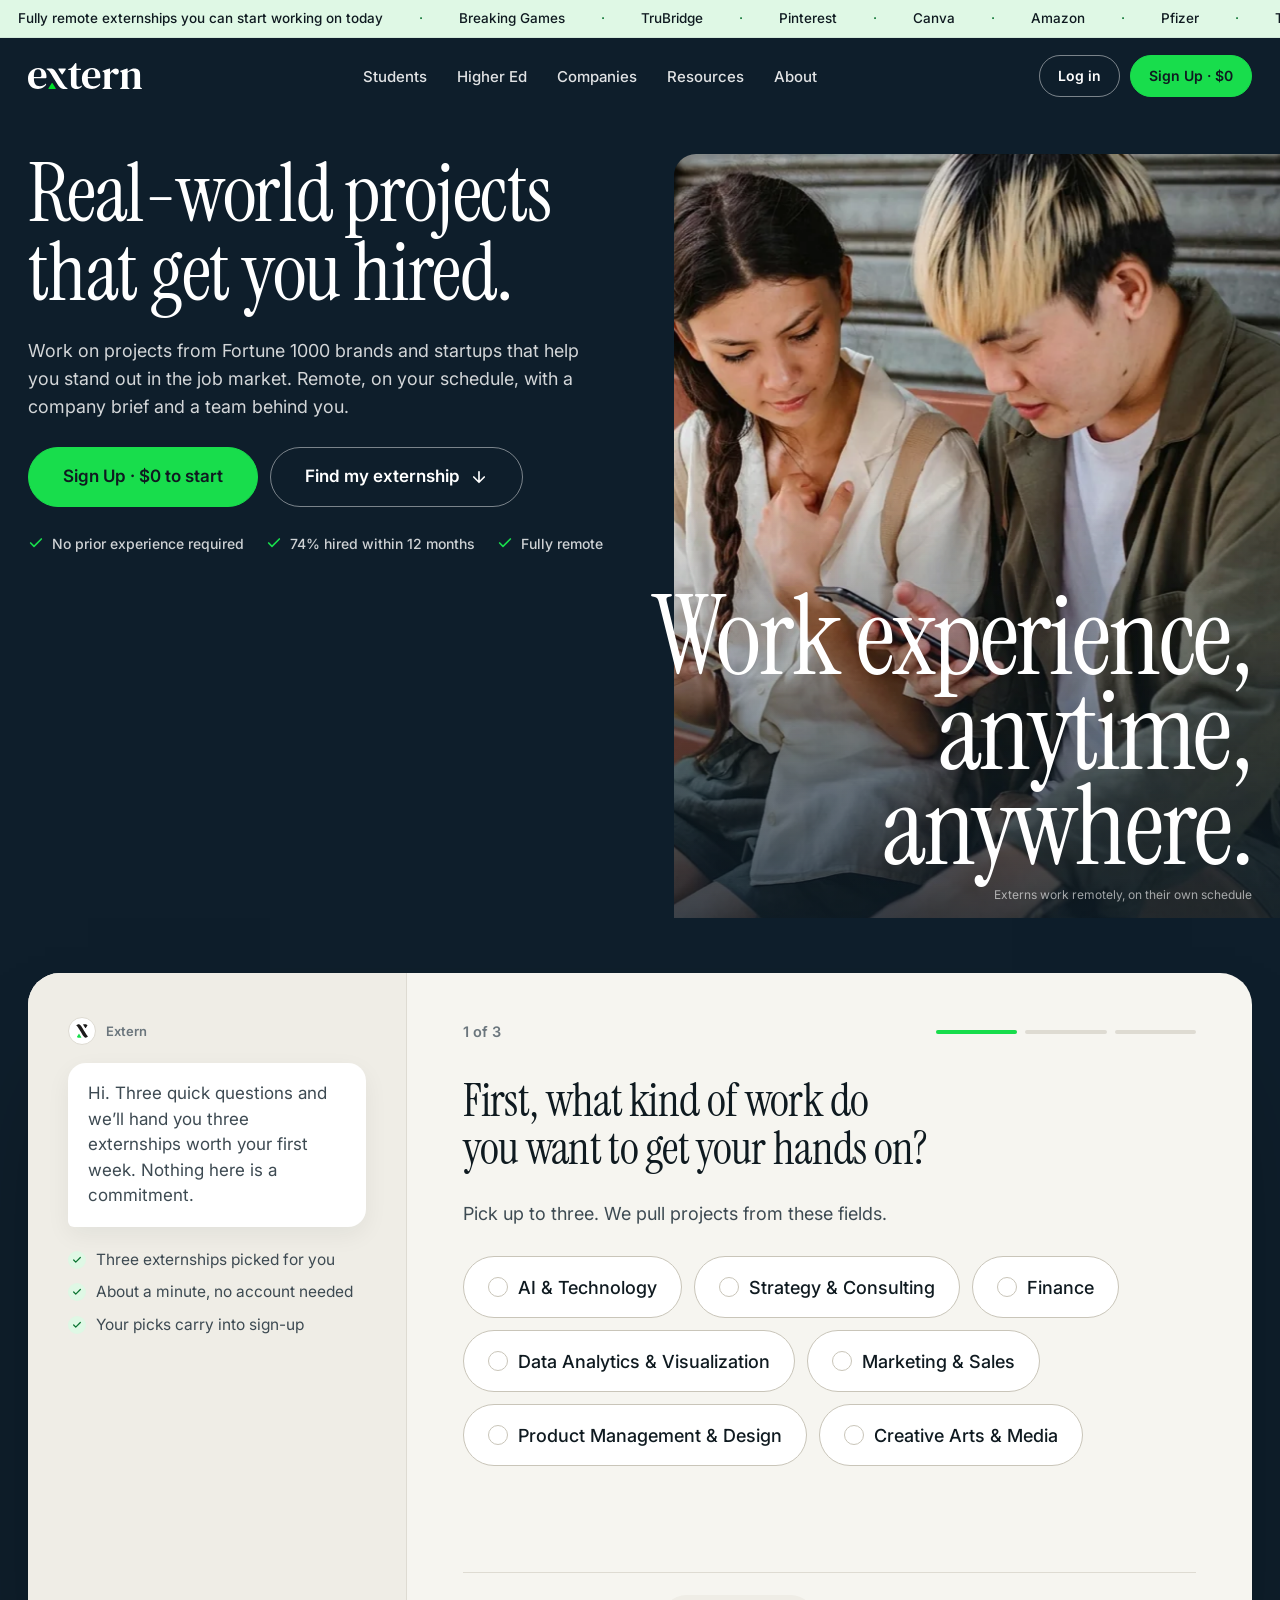
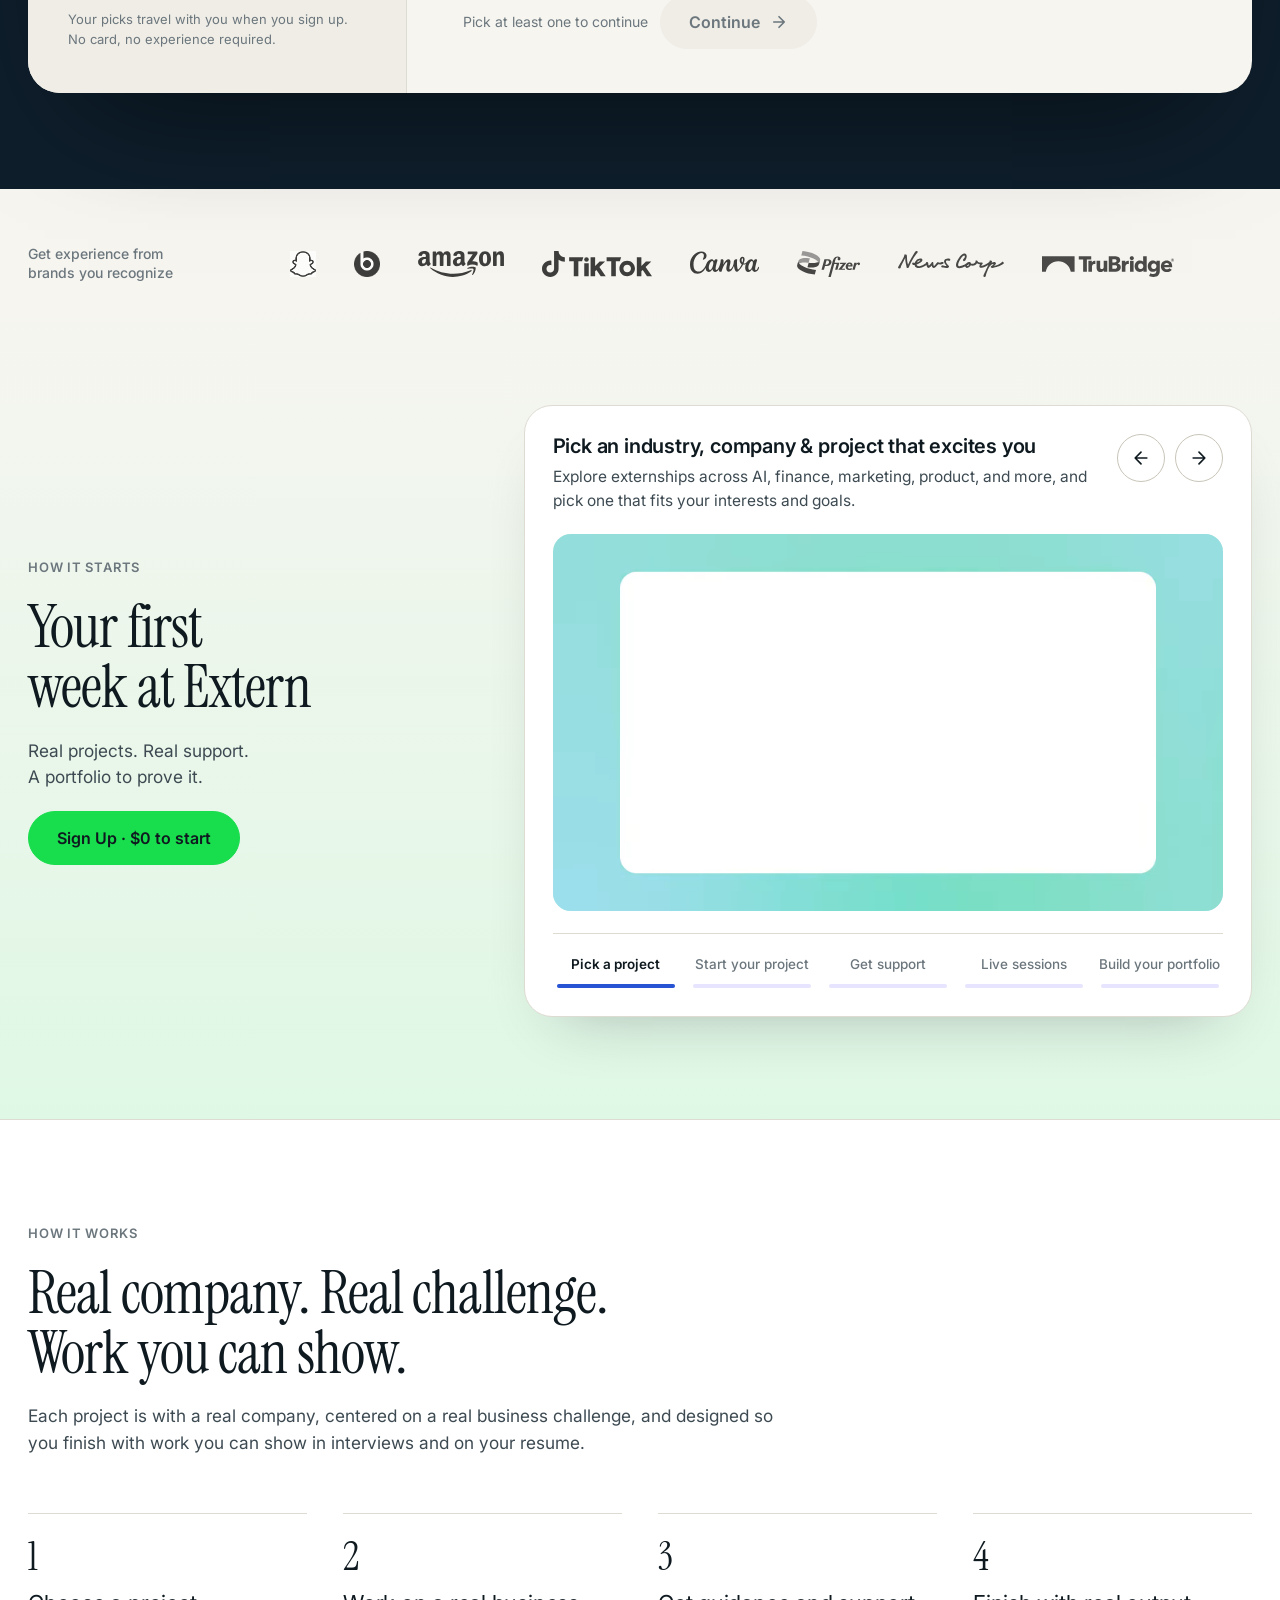
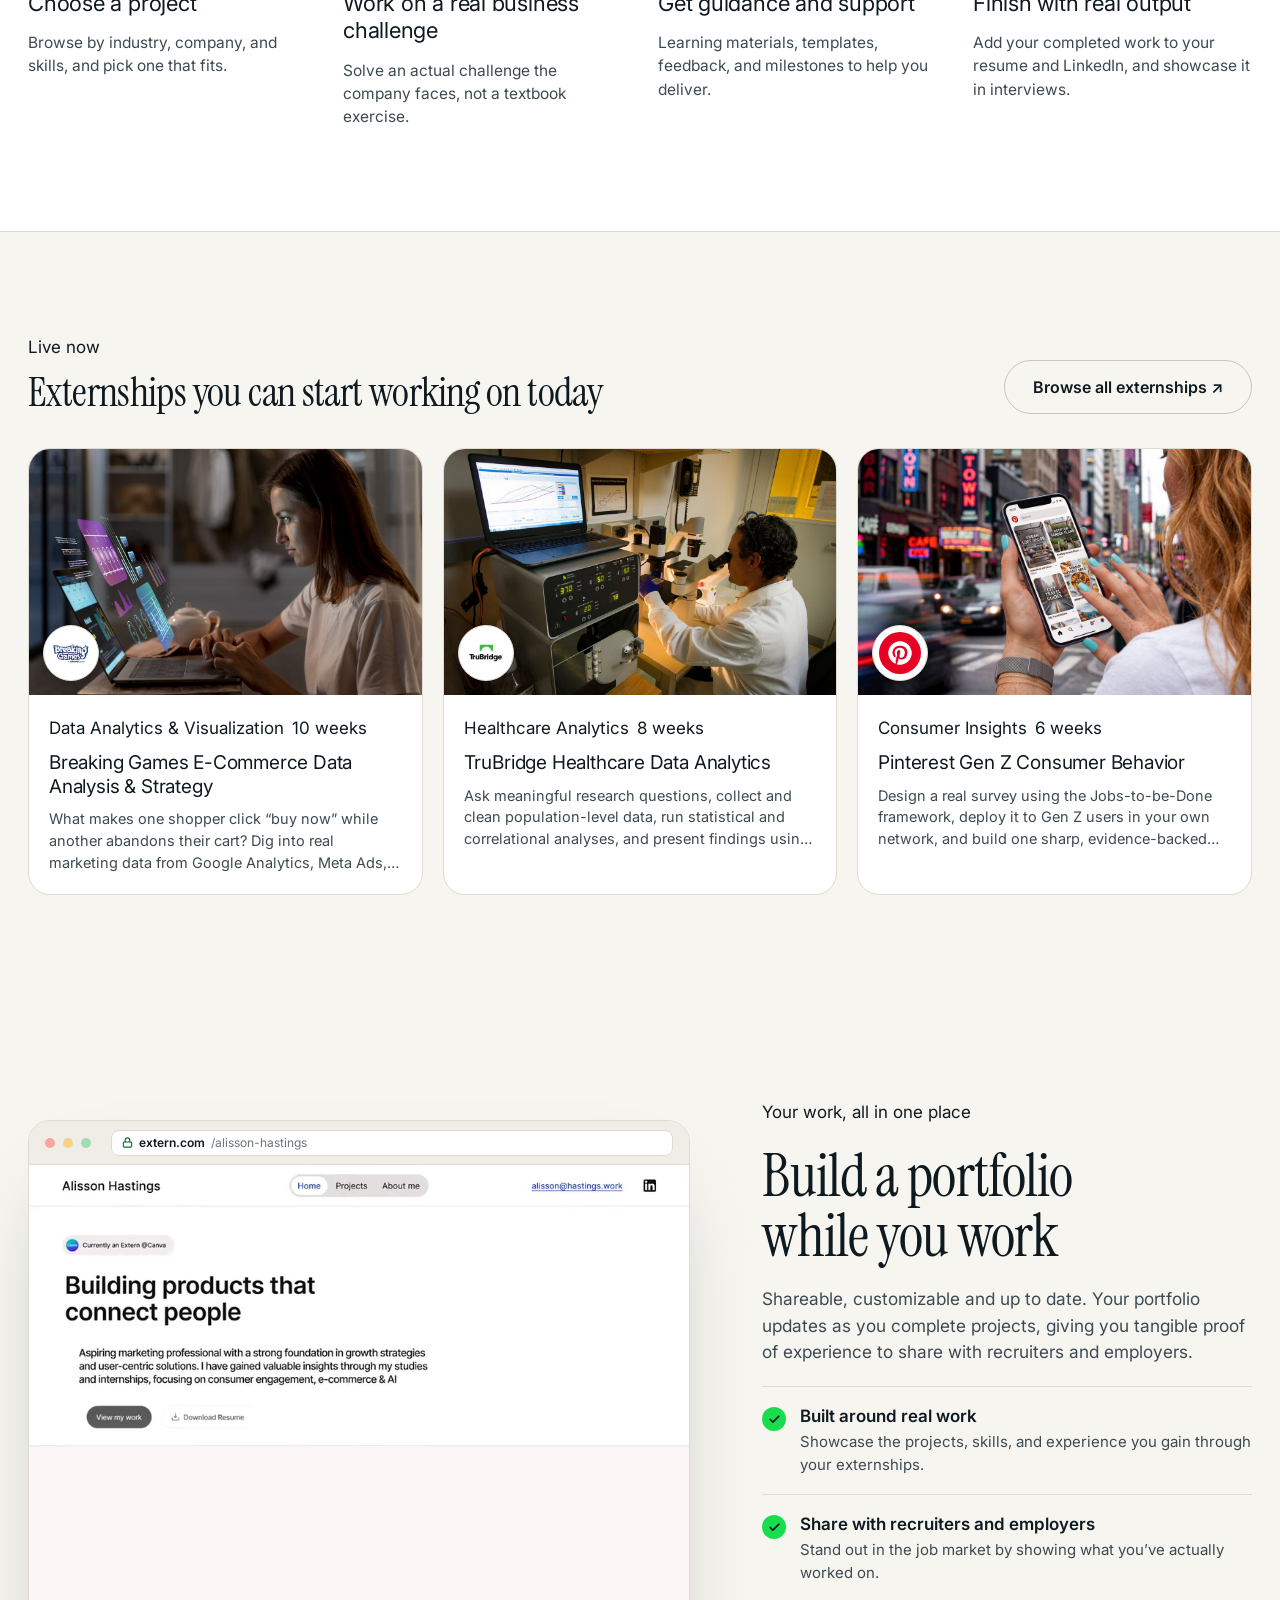
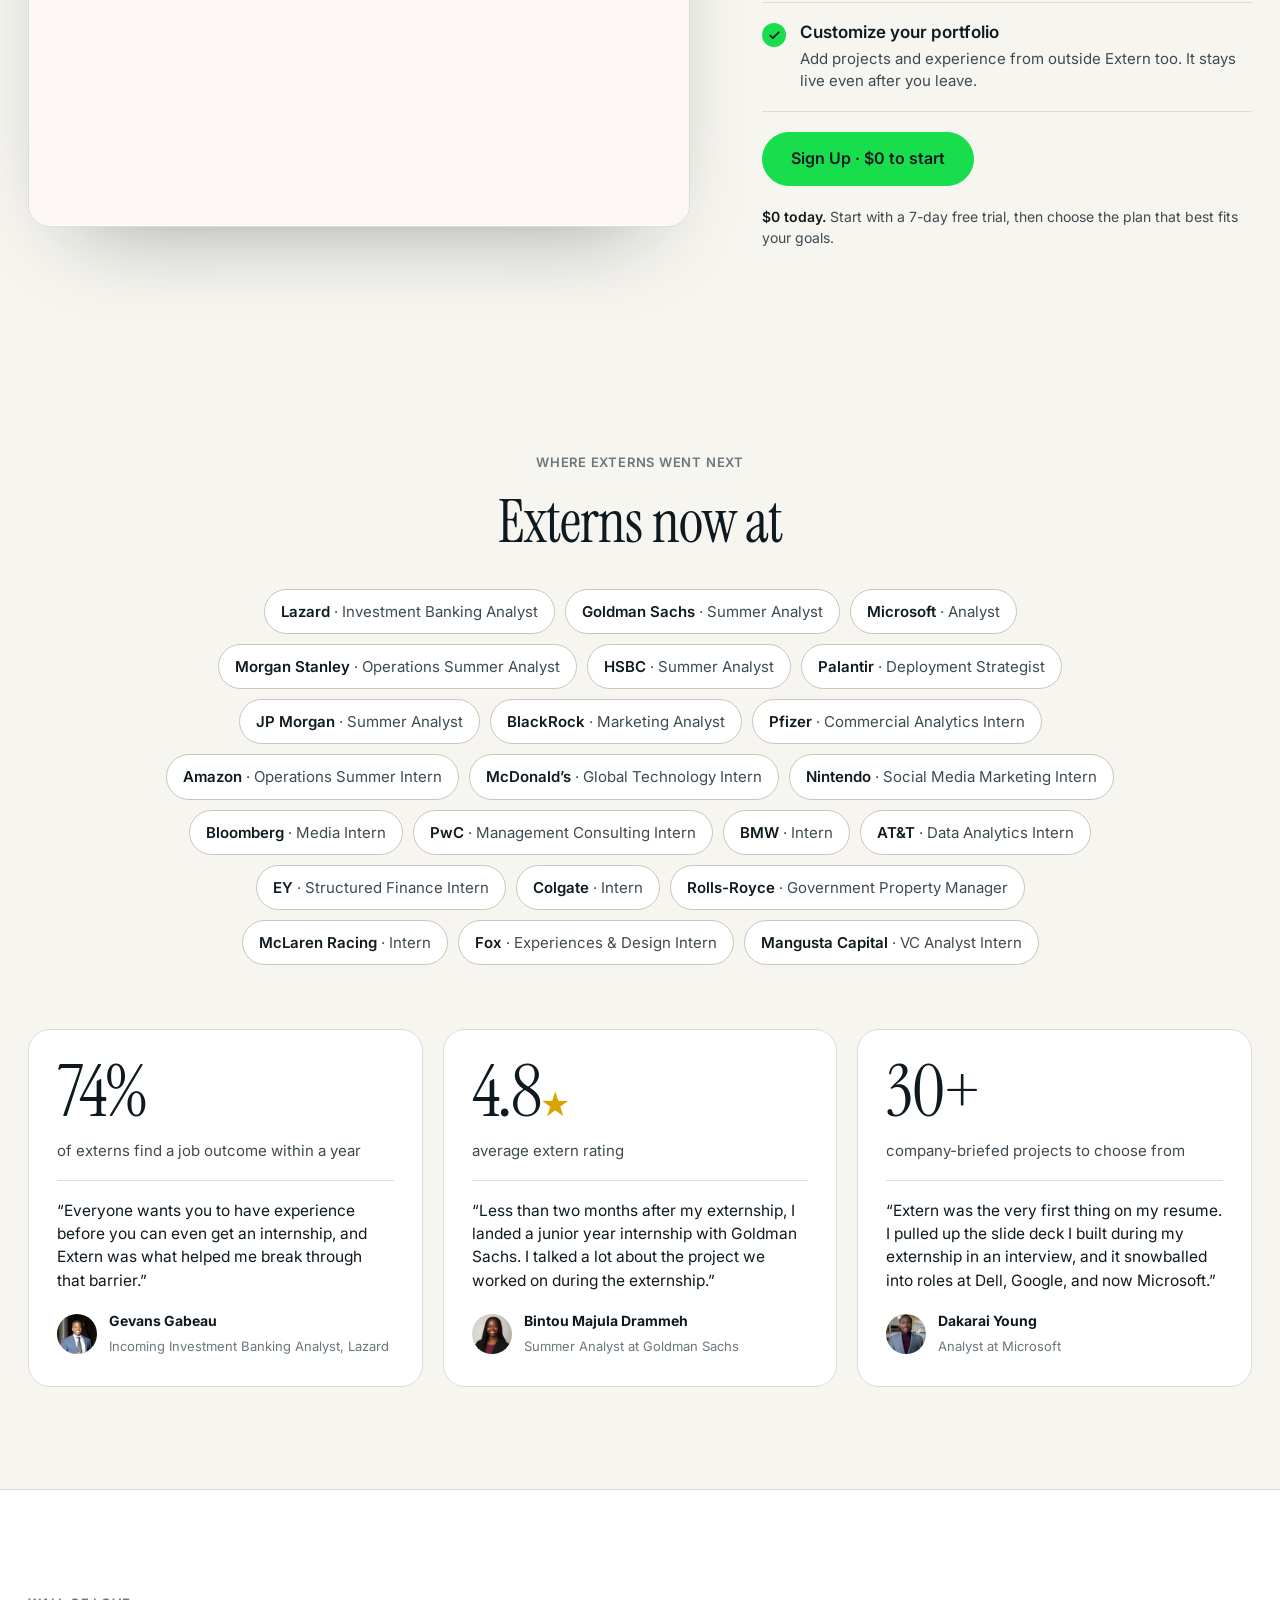
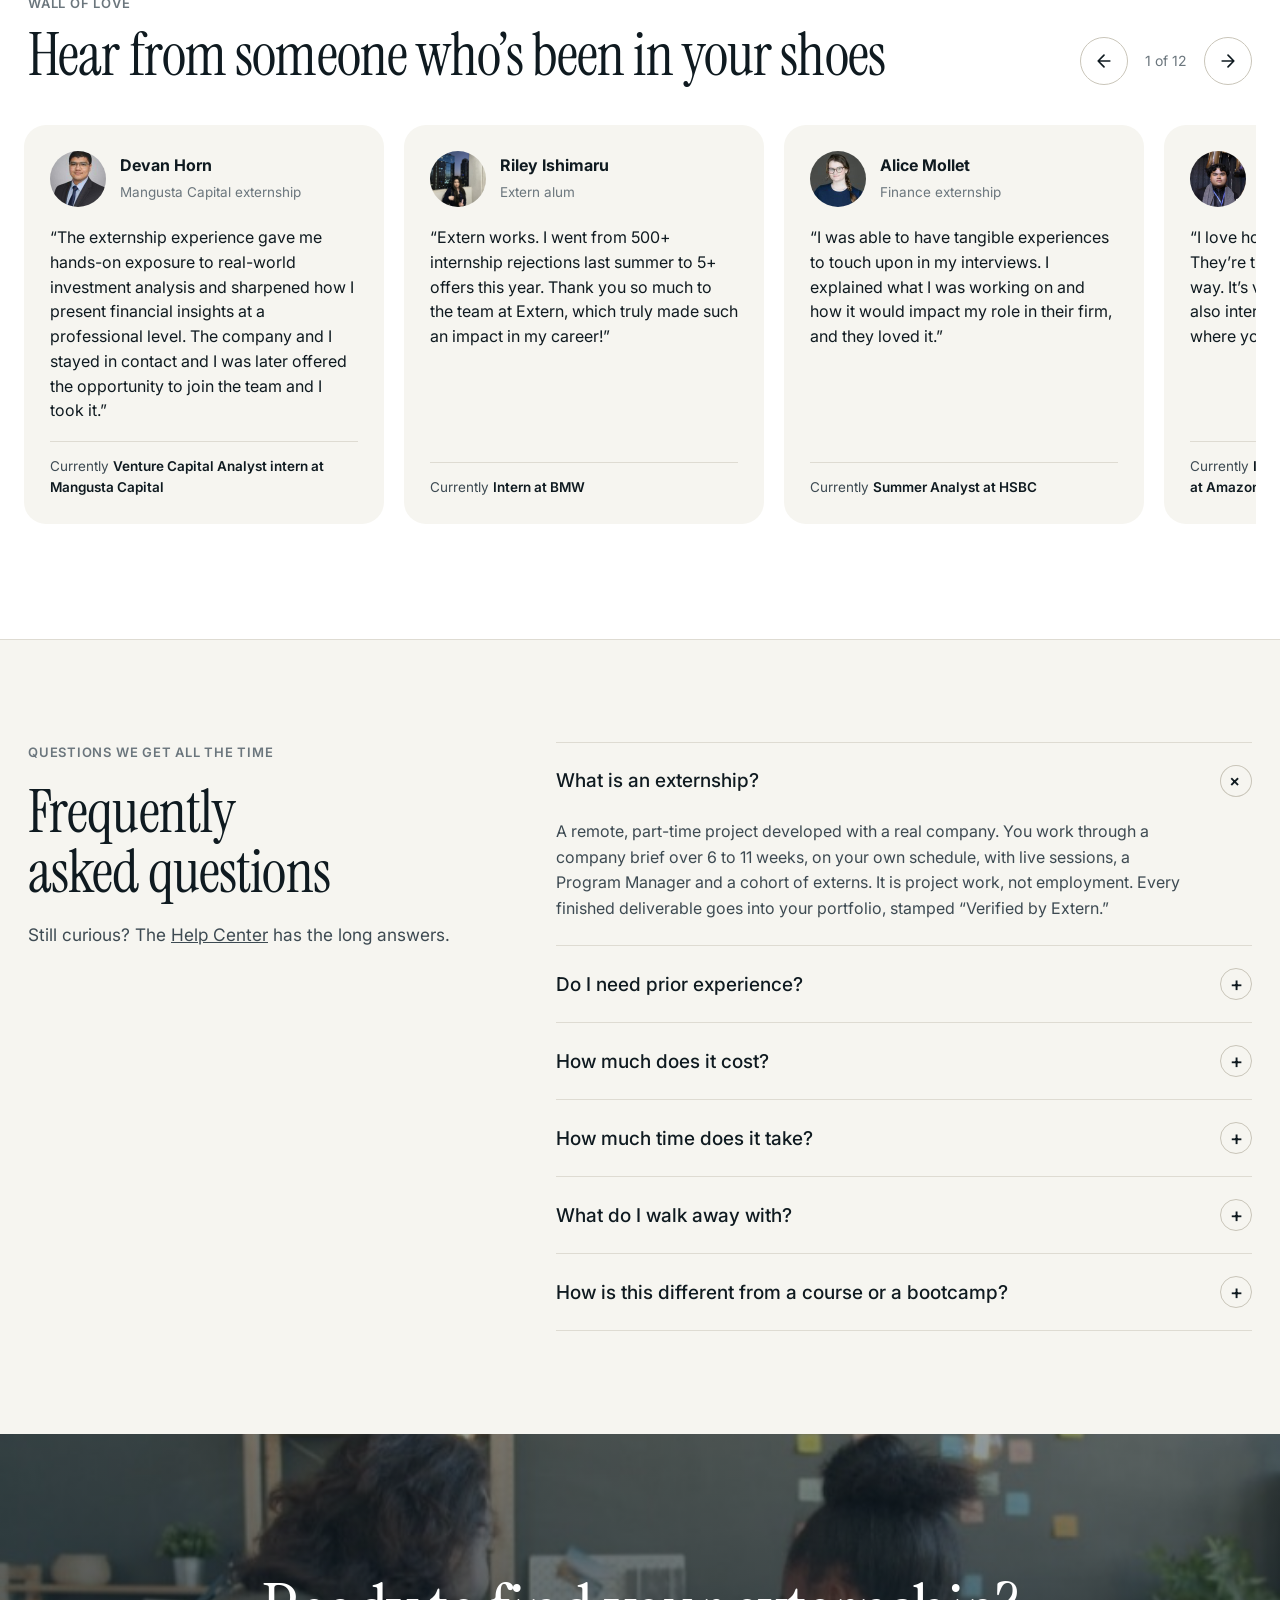
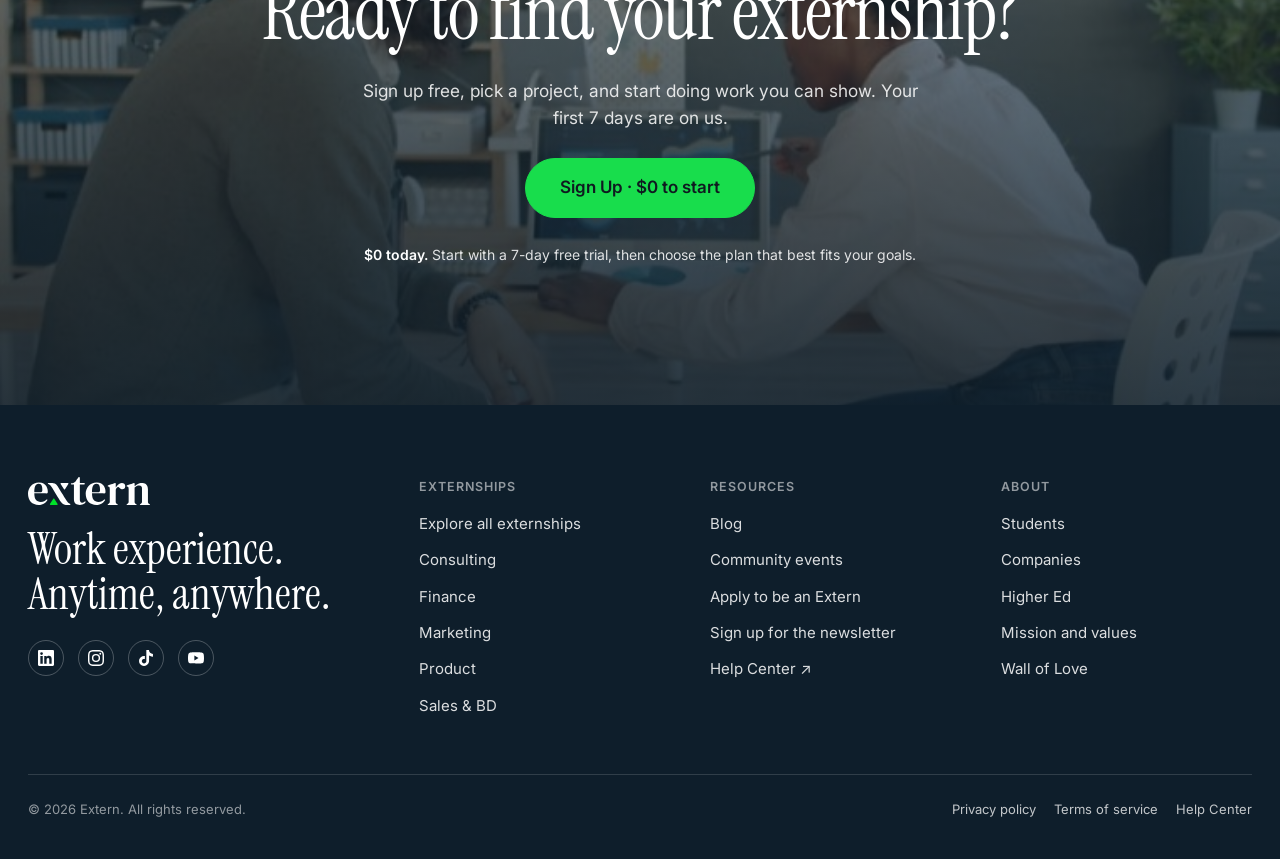
==== index.html @ e228551d "Nav links point at sibling pages; shared kit.css extracted Co-Authored-By: Claude Fable 5.1 <noreply" ====
<!doctype html>
<html lang="en">
<head>
<meta charset="utf-8">
<meta name="viewport" content="width=device-width, initial-scale=1">
<meta name="robots" content="noindex,nofollow">
<title>Extern · Real-world projects that get you hired</title>
<meta name="description" content="Work on projects from Fortune 1000 brands and startups that help you stand out in the job market. Sign up free.">
<link rel="icon" href="assets/extern_mark.svg">
<link rel="preconnect" href="https://fonts.googleapis.com">
<link rel="preconnect" href="https://fonts.gstatic.com" crossorigin>
<link href="https://fonts.googleapis.com/css2?family=Instrument+Serif:ital@0;1&family=Inter:wght@400;500;600;700&display=swap" rel="stylesheet">
<style>
:root{
  --cream:#f6f5f0;--cream2:#efede6;--paper:#fff;
  --ink:#0f1a20;--ink2:#3d4a52;--muted:#6b767d;--line:#dedbd2;--line2:#c9c5b9;
  --deep:#0e1e2b;--deep2:#14303e;
  --green:#18dd4c;--green-dk:#0fc43f;--green-soft:#dff8e5;--green-tx:#0b7431;
  --blue:#2853d2;--peach:#fde7d3;--lav:#e6e4ff;
  --r:22px;--rs:14px;--wrapmax:1360px;
}
@media (min-width:1800px){:root{--wrapmax:1560px}}
*{box-sizing:border-box}
html{scroll-behavior:smooth;-webkit-text-size-adjust:100%}
body{margin:0;background:var(--cream);color:var(--ink);font-family:Inter,system-ui,-apple-system,"Segoe UI",sans-serif;font-size:17px;line-height:1.55;-webkit-font-smoothing:antialiased}
img{max-width:100%;display:block}
a{color:inherit;text-decoration:none}
button{font-family:inherit;cursor:pointer}
p{margin:0}
h1,h2,h3{margin:0;font-weight:400}
.serif{font-family:"Instrument Serif",Georgia,serif;font-weight:400;letter-spacing:-.015em}
.wrap{max-width:var(--wrapmax);margin:0 auto;padding:0 28px}
section{padding:clamp(80px,8vw,120px) 0}
.eyebrow{font-size:13px;font-weight:600;letter-spacing:.06em;text-transform:uppercase;color:var(--muted)}
h1{font-size:clamp(46px,6.4vw,96px);line-height:.96;letter-spacing:-.02em;text-wrap:balance}
h2{font-size:clamp(38px,4.6vw,68px);line-height:1.02;letter-spacing:-.015em;text-wrap:balance}
h3{font-size:22px;line-height:1.25;letter-spacing:-.01em}
.lead{font-size:clamp(17px,1.35vw,20px);line-height:1.55;color:var(--ink2);text-wrap:pretty}
.fine{font-size:13px;color:var(--muted);line-height:1.5}
.terms{font-size:14px;color:var(--ink2);line-height:1.5}.terms b{color:var(--ink);font-weight:600}

/* buttons */
.btn{display:inline-flex;align-items:center;justify-content:center;gap:10px;height:54px;padding:0 28px;border-radius:999px;font-weight:600;font-size:16px;white-space:nowrap;border:1.5px solid transparent;transition:transform .15s,background .15s,color .15s,border-color .15s}
.btn:active{transform:scale(.98)}
.btn.primary{background:var(--green);color:var(--ink);border-color:var(--green)}
.btn.primary:hover{background:var(--green-dk);border-color:var(--green-dk)}
.btn.ghost{background:transparent;color:var(--ink);border-color:var(--line2)}
.btn.ghost:hover{background:rgba(15,26,32,.05)}
.btn.ghost.onDark{color:#fff;border-color:rgba(255,255,255,.45)}
.btn.ghost.onDark:hover{background:rgba(255,255,255,.1)}
.btn.sm{height:42px;padding:0 18px;font-size:14px}
.btn.lg{height:60px;padding:0 34px;font-size:17px}
.btn:focus-visible,a:focus-visible,button:focus-visible{outline:3px solid var(--blue);outline-offset:3px}
.onDark .btn:focus-visible,.onDark a:focus-visible{outline-color:#fff}

/* marquee bar */
.bar{background:var(--green-soft);color:var(--ink);font-size:13.5px;font-weight:500;overflow:hidden;height:38px;display:flex;align-items:center;border-bottom:1px solid rgba(15,26,32,.06)}
.bar .track{display:flex;gap:0;white-space:nowrap;animation:marq 42s linear infinite;will-change:transform}
.bar .track span{padding:0 18px}
.bar .track span::after{content:"·";margin-left:36px;color:var(--green-tx)}
@keyframes marq{to{transform:translateX(-50%)}}

/* nav */
.nav{height:76px;display:flex;align-items:center;justify-content:space-between;gap:24px}
.nav .logo img{height:26px;width:auto}
.nav ul{list-style:none;margin:0;padding:0;display:flex;gap:30px;align-items:center}
.nav ul a{font-size:15px;font-weight:500;color:rgba(255,255,255,.88)}
.nav ul a:hover{color:#fff}
.nav .acts{display:flex;gap:10px;align-items:center}
.burger{display:none;width:44px;height:44px;border:0;background:transparent;color:#fff;align-items:center;justify-content:center;border-radius:12px}
.burger svg{width:26px;height:26px}
.menu{display:none}
.menu.open{display:flex;flex-direction:column;gap:6px;padding:8px 0 20px}
.menu a{padding:12px 8px;border-radius:12px;color:#fff;font-size:17px;font-weight:500}
.menu a:hover{background:rgba(255,255,255,.08)}

/* hero */
.hero{background:var(--deep);color:#fff;padding:0;position:relative;overflow:hidden}
.hero .wrap{position:relative}
.heroGrid{display:grid;grid-template-columns:minmax(0,1.05fr) minmax(0,1fr);grid-template-rows:auto auto;column-gap:40px;align-items:start;padding:40px 0 0;position:relative}
.heroCopy{display:flex;flex-direction:column;gap:26px;padding-bottom:36px;position:relative;z-index:2;grid-column:1;grid-row:1}
.heroCopy .lead{color:rgba(255,255,255,.82);max-width:560px;font-size:clamp(17px,1.4vw,21px)}
.heroCopy .lead .short{display:none}
.heroCopy .row{display:flex;gap:12px;flex-wrap:wrap;align-items:center}
.trust{display:flex;gap:22px;flex-wrap:wrap;font-size:14px;color:rgba(255,255,255,.8);font-weight:500}
.trust span{display:inline-flex;gap:8px;align-items:center}
.trust svg{width:16px;height:16px;flex:0 0 auto;color:var(--green)}
.heroArt{position:relative;align-self:stretch;grid-column:2;grid-row:1/3}
.heroArt .photo{position:absolute;inset:0 calc((min(var(--wrapmax),100vw) - 100vw)/2 - 28px) 0 0;border-radius:var(--r) 0 0 0;overflow:hidden}
.heroArt .photo img{width:100%;height:100%;object-fit:cover;object-position:55% 35%;transform:scale(1.02);animation:kenburns 14s ease-out forwards}
@keyframes kenburns{to{transform:scale(1.08)}}
.heroArt .photo::after{content:"";position:absolute;inset:0;background:linear-gradient(180deg,rgba(14,30,43,0) 45%,rgba(14,30,43,.75) 100%)}
.bigline{grid-column:1/3;grid-row:2;position:relative;z-index:3;padding:0 0 44px;pointer-events:none;text-align:right;font-size:clamp(56px,8.6vw,150px);line-height:.86;letter-spacing:-.02em;color:#fff}
.bigline b{font-weight:400;display:block}
.bigline .l,.bigline .m,.bigline .r{padding:0}
.bigline .tw{display:inline-block;opacity:0;transform:translateY(24px);animation:rise .9s cubic-bezier(.2,.7,.2,1) forwards}
.bigline .tw:nth-child(2){animation-delay:.25s}.bigline .tw:nth-child(3){animation-delay:.5s}
@keyframes rise{to{opacity:1;transform:none}}
.cap{position:absolute;right:0;bottom:14px;z-index:4;font-size:12px;color:rgba(255,255,255,.6)}

/* logo strip */
.logos{padding:56px 0 20px}
.logos .inner{display:flex;align-items:center;gap:34px;flex-wrap:wrap;justify-content:space-between}
.logos p{font-size:14px;color:var(--muted);font-weight:500;max-width:150px;line-height:1.35}
.logos ul{list-style:none;margin:0;padding:0;display:flex;gap:38px;flex-wrap:wrap;align-items:center;justify-content:center;flex:1}
.logos img{height:26px;width:auto;opacity:.75;filter:grayscale(1) contrast(1.1)}
.logos li:hover img{opacity:1;filter:none}

/* generic split */
.split{display:grid;grid-template-columns:1fr 1fr;gap:64px;align-items:center}
.split>*{min-width:0}
.split.top{align-items:start}
.stack{display:flex;flex-direction:column;gap:20px;align-items:flex-start}
.stack.c{align-items:center;text-align:center}

/* first week: journey card */
.fw{background:linear-gradient(180deg,var(--cream) 0%,var(--green-soft) 100%)}
.fw .split{grid-template-columns:minmax(0,.8fr) minmax(0,1.35fr);align-items:center}
.jcard{min-width:0;background:var(--paper);border:1px solid var(--line);border-radius:28px;padding:28px;display:flex;flex-direction:column;gap:22px;box-shadow:0 30px 60px -36px rgba(15,26,32,.3)}
.jhead{display:flex;justify-content:space-between;gap:18px;align-items:flex-start}
.jhead h3{font-size:20px;line-height:1.25;letter-spacing:-.01em;font-weight:600}
.jhead p{font-size:15.5px;color:var(--ink2);line-height:1.5;margin-top:6px;max-width:640px}
.jhead .arrows{flex:0 0 auto}
.jmedia{position:relative;aspect-ratio:16/9;border-radius:18px;overflow:hidden;background:linear-gradient(135deg,#dff8e5 0%,#b9efe6 50%,#d8e6ff 100%)}
.jmedia video,.jmedia img{position:absolute;inset:0;width:100%;height:100%;object-fit:cover;opacity:0;transition:opacity .35s}
.jmedia video.on,.jmedia img.on{opacity:1}
.jtabs{display:flex;min-width:0;gap:10px;border-top:1px solid var(--line);padding-top:16px;overflow-x:auto;scrollbar-width:none}
.jtabs::-webkit-scrollbar{display:none}
.jtabs button{flex:1 1 0;min-width:0;white-space:nowrap;background:transparent;border:0;padding:6px 4px 0;display:flex;flex-direction:column;gap:12px;align-items:center;color:var(--muted);font-size:13.5px;font-weight:500;transition:color .15s}
.jtabs button:hover{color:var(--ink)}
.jtabs button.on{color:var(--ink);font-weight:600}
.jtabs .pb{width:100%;height:4px;border-radius:999px;background:var(--lav);overflow:hidden;position:relative}
.jtabs .pb i{position:absolute;inset:0;background:var(--blue);transform-origin:left;transform:scaleX(0)}
.jtabs button.on .pb i{animation:fill var(--dur,12s) linear forwards}
.jtabs button.done .pb i{transform:scaleX(1);background:var(--blue);opacity:.35}
@keyframes fill{to{transform:scaleX(1)}}

/* how it works */
.how{background:var(--paper);border-top:1px solid var(--line);border-bottom:1px solid var(--line)}
.how .head{max-width:760px;margin-bottom:56px}
.g4{display:grid;grid-template-columns:repeat(4,minmax(0,1fr));gap:36px}
.step{display:flex;flex-direction:column;gap:14px;padding-top:22px;border-top:1px solid var(--line)}
.step .num{font-family:"Instrument Serif",Georgia,serif;font-size:40px;line-height:1;color:var(--ink)}
.step p{color:var(--ink2);font-size:15.5px;line-height:1.5}

/* live projects head */
.feat .head{display:flex;justify-content:space-between;align-items:flex-end;gap:24px;flex-wrap:wrap;margin-bottom:34px}

/* matcher (conversational questionnaire) */
.match{background:var(--deep);color:#fff;padding:56px 0 96px;margin-top:-1px}
.match .intro{display:flex;flex-direction:column;gap:14px;align-items:center;text-align:center;max-width:880px;margin:0 auto 44px}
.match .intro h2{font-size:clamp(38px,4.2vw,64px)}

.match .intro .lead{color:rgba(255,255,255,.78)}
.mcard{background:var(--cream);color:var(--ink);border-radius:32px;display:grid;grid-template-columns:minmax(0,.62fr) minmax(0,1.38fr);overflow:hidden;box-shadow:0 60px 120px -60px rgba(0,0,0,.6);min-height:min(720px,82vh)}
.mrail{background:var(--cream2);padding:44px 40px;display:flex;flex-direction:column;gap:18px;border-right:1px solid var(--line)}
.mrail .who{display:flex;gap:10px;align-items:center;font-size:13px;font-weight:600;color:var(--muted)}
.mrail .who img{width:28px;height:28px;border-radius:50%;background:#fff;border:1px solid var(--line);padding:5px}
.mb{background:#fff;border-radius:18px 18px 18px 6px;padding:18px 20px;font-size:17px;line-height:1.5;box-shadow:0 8px 24px rgba(15,26,32,.06);max-width:100%}
.mb.q{color:var(--ink2)}
.mb.me{background:var(--ink);color:#fff;border-radius:18px 18px 6px 18px;align-self:flex-end;display:flex;flex-wrap:wrap;gap:6px}
.mb.me span{background:rgba(255,255,255,.14);border-radius:999px;padding:4px 10px;font-size:13px;font-weight:500}
.mb.enter{animation:pop .35s cubic-bezier(.2,.7,.2,1)}
@keyframes pop{from{opacity:0;transform:translateY(8px) scale(.98)}to{opacity:1;transform:none}}
.mget{list-style:none;margin:4px 0 0;padding:0;display:flex;flex-direction:column;gap:10px}
.mget li{display:flex;gap:10px;align-items:flex-start;font-size:15.5px;color:var(--ink2);line-height:1.45}
.mget li::before{content:"";width:18px;height:18px;border-radius:50%;background:var(--green-soft);flex:0 0 auto;margin-top:2px;background-image:url("data:image/svg+xml;utf8,<svg xmlns='http://www.w3.org/2000/svg' viewBox='0 0 24 24' fill='none' stroke='%230b7431' stroke-width='3' stroke-linecap='round' stroke-linejoin='round'><path d='M20 6 9 17l-5-5'/></svg>");background-size:10px;background-position:center;background-repeat:no-repeat}
.mrail .hint{margin-top:auto;font-size:13px;color:var(--muted);line-height:1.5}
.mmain{padding:48px 56px 44px;display:flex;flex-direction:column;gap:32px;min-width:0}
.mtop{display:flex;justify-content:space-between;align-items:center;gap:16px;font-size:14.5px;font-weight:600;color:var(--muted)}
.mprog{display:flex;gap:8px;flex:1;max-width:260px}
.mprog i{height:4px;flex:1;border-radius:999px;background:var(--line);position:relative;overflow:hidden}
.mprog i::after{content:"";position:absolute;inset:0;background:var(--ink);transform:scaleX(0);transform-origin:left;transition:transform .45s cubic-bezier(.2,.7,.2,1)}
.mprog i.done::after,.mprog i.on::after{transform:scaleX(1)}
.mprog i.on::after{background:var(--green)}
.mstep{display:none;flex-direction:column;gap:28px;flex:1}
.mstep.on{display:flex;animation:stepin .4s cubic-bezier(.2,.7,.2,1)}
@keyframes stepin{from{opacity:0;transform:translateX(18px)}to{opacity:1;transform:none}}
.mstep h3{font-family:"Instrument Serif",Georgia,serif;font-weight:400;font-size:clamp(32px,3.6vw,58px);line-height:1.05;letter-spacing:-.015em;text-wrap:balance}
.mstep .sub{font-size:18px;color:var(--ink2)}
.opts{display:flex;flex-wrap:wrap;gap:12px}
.opts button{border:1.5px solid var(--line2);background:#fff;color:var(--ink);border-radius:999px;padding:0 24px;height:62px;font-size:18px;font-weight:500;display:inline-flex;align-items:center;gap:10px;transition:all .15s;text-align:left}
.opts button:hover{border-color:var(--ink)}
.opts button i{width:20px;height:20px;border-radius:50%;border:1.5px solid var(--line2);display:inline-flex;align-items:center;justify-content:center;flex:0 0 auto;transition:all .15s}
.opts button i svg{width:11px;height:11px;opacity:0}
.opts button.on{background:var(--ink);color:#fff;border-color:var(--ink)}
.opts button.on i{background:var(--green);border-color:var(--green)}
.opts button.on i svg{opacity:1}
.opts.single button{height:auto;min-height:62px;padding:16px 24px;border-radius:20px;width:100%;max-width:560px}
.opts button[disabled]{opacity:.45;cursor:not-allowed}
.mfoot{display:flex;justify-content:space-between;align-items:center;gap:14px;margin-top:auto;padding-top:22px;border-top:1px solid var(--line);flex-wrap:wrap}
.mfoot .back{background:transparent;border:0;color:var(--ink2);font-size:15px;font-weight:500;display:inline-flex;gap:8px;align-items:center;padding:8px 4px}
.mfoot .back:hover{color:var(--ink)}
.mfoot .back[hidden],.mfoot .btn[hidden],.mfoot .cue[hidden]{display:none}
.mfoot .right{display:flex;gap:12px;align-items:center;flex-wrap:wrap;justify-content:flex-end}
.mfoot .cue{font-size:14px;color:var(--muted)}
.btn.next[disabled]{background:var(--cream2);border-color:var(--cream2);color:var(--muted);cursor:not-allowed}
.mres{display:grid;grid-template-columns:repeat(3,minmax(0,1fr));gap:14px}
.rcard{background:#fff;border:1px solid var(--line);border-radius:22px;padding:20px;display:flex;flex-direction:column;gap:12px;position:relative}
.rcard.top{border-color:var(--ink)}
.rcard .pick{position:absolute;top:14px;right:14px;font-size:11.5px;font-weight:700;letter-spacing:.04em;text-transform:uppercase;background:var(--green-soft);color:var(--green-tx);border-radius:999px;padding:5px 9px}
.rcard img{width:52px;height:52px;border-radius:14px;object-fit:cover;background:#fff;box-shadow:0 6px 18px rgba(15,26,32,.1)}
.rcard h4{margin:0;font-size:17px;line-height:1.3;font-weight:600}
.rcard .meta{font-size:13px;color:var(--muted)}
.rcard .why{font-size:14px;line-height:1.5;color:var(--ink2);flex:1}
.rcard .why b{color:var(--ink);font-weight:600}
.rcard .btn{width:100%}
.mecho{font-size:15px;color:var(--ink2);display:flex;flex-wrap:wrap;gap:6px;align-items:center}
.mecho span{background:#fff;border:1px solid var(--line);border-radius:999px;padding:5px 11px;font-size:13.5px;color:var(--ink);font-weight:500}

.live3{display:grid;grid-template-columns:repeat(3,minmax(0,1fr));gap:20px;margin-top:22px}
.pcard{background:var(--paper);border:1px solid var(--line);border-radius:var(--r);overflow:hidden;display:flex;flex-direction:column;transition:transform .2s,box-shadow .2s}
.pcard:hover{transform:translateY(-3px);box-shadow:0 22px 40px -20px rgba(15,26,32,.25)}
.pcard .img{position:relative;aspect-ratio:16/10;overflow:hidden}
.pcard .img img{width:100%;height:100%;object-fit:cover}
.pcard .img .sq{position:absolute;left:14px;bottom:14px;width:56px;height:56px;border-radius:50%;background:#fff;object-fit:contain;padding:6px;box-shadow:0 6px 16px rgba(0,0,0,.18)}
.pcard .b{padding:20px;display:flex;flex-direction:column;gap:10px;flex:1}
.pcard .b h3{font-size:19px}
.pcard .b p{font-size:14.5px;color:var(--ink2);line-height:1.5;display:-webkit-box;-webkit-line-clamp:3;-webkit-box-orient:vertical;overflow:hidden}
.pcard .meta{display:flex;gap:8px;flex-wrap:wrap}

/* portfolio section */
.pf .split{grid-template-columns:minmax(0,1.15fr) minmax(0,.85fr);gap:72px}
.browser{background:#fff;border:1px solid var(--line);border-radius:22px;overflow:hidden;box-shadow:0 40px 90px -50px rgba(15,26,32,.45)}
.browser .top{height:44px;display:flex;align-items:center;gap:8px;padding:0 16px;border-bottom:1px solid var(--line);background:var(--cream2)}
.browser .top i{width:10px;height:10px;border-radius:50%;background:var(--line2);display:inline-block}
.browser .top i:nth-child(1){background:#f5a6a0}.browser .top i:nth-child(2){background:#f3d38a}.browser .top i:nth-child(3){background:#9fdcae}
.browser .url{margin-left:12px;flex:1;height:26px;border-radius:8px;background:#fff;border:1px solid var(--line);font-size:12px;color:var(--muted);display:flex;align-items:center;padding:0 10px;gap:6px}
.browser .url b{color:var(--ink);font-weight:600}
.browser .url svg{width:11px;height:11px;color:var(--green-tx)}
.browser video,.browser img{display:block;width:100%;aspect-ratio:1/1;object-fit:cover}
.pfl{list-style:none;margin:0;padding:0;display:flex;flex-direction:column;border-top:1px solid var(--line)}
.pfl li{display:flex;gap:14px;padding:18px 0;border-bottom:1px solid var(--line)}
.pfl li i{width:24px;height:24px;border-radius:50%;background:var(--green);flex:0 0 auto;display:inline-flex;align-items:center;justify-content:center;margin-top:2px}
.pfl li i svg{width:13px;height:13px}
.pfl li b{display:block;font-size:17px;font-weight:600;line-height:1.3}
.pfl li span{display:block;font-size:15px;color:var(--ink2);line-height:1.5;margin-top:4px}

/* outcomes */
.out .cloud{display:flex;flex-wrap:wrap;gap:10px;justify-content:center;max-width:980px;margin:36px auto 0}
.out .cloud span{border:1px solid var(--line2);border-radius:999px;padding:10px 16px;font-size:15px;color:var(--ink2);background:var(--paper)}
.out .cloud span b{color:var(--ink);font-weight:600}
.statq{display:grid;grid-template-columns:repeat(3,minmax(0,1fr));gap:20px;margin-top:64px}
.sq{background:var(--paper);border:1px solid var(--line);border-radius:var(--r);padding:28px;display:flex;flex-direction:column;gap:18px}
.sq .big{font-family:"Instrument Serif",Georgia,serif;font-size:72px;line-height:.95;letter-spacing:-.02em}
.sq .big small{font-size:34px;color:#d9a400}
.sq .lab{font-size:15px;color:var(--ink2);margin-top:-6px}
.sq blockquote{margin:0;border-top:1px solid var(--line);padding-top:18px;font-size:15.5px;line-height:1.5;color:var(--ink)}
.sq .who{display:flex;gap:12px;align-items:center;margin-top:auto}
.sq .who img{width:40px;height:40px;border-radius:50%;object-fit:cover}
.sq .who b{display:block;font-size:14px}.sq .who span{font-size:13px;color:var(--muted)}

/* testimonial carousel */
.tst{background:var(--paper);border-top:1px solid var(--line);border-bottom:1px solid var(--line)}
.tst .head{display:flex;justify-content:space-between;align-items:flex-end;gap:20px;margin-bottom:36px;flex-wrap:wrap}
.arrows{display:flex;gap:10px;align-items:center}
.arrows button{width:48px;height:48px;flex:0 0 auto;border-radius:50%;border:1px solid var(--line2);background:transparent;display:inline-flex;align-items:center;justify-content:center;color:var(--ink)}
.arrows button:hover{background:var(--ink);color:#fff;border-color:var(--ink)}
.arrows .cnt{font-size:14px;color:var(--muted);min-width:56px;text-align:center}
.rail{display:flex;gap:20px;overflow-x:auto;scroll-snap-type:x mandatory;scrollbar-width:none;padding:4px 4px 12px;margin:0 -4px}
.rail::-webkit-scrollbar{display:none}
.tcard{flex:0 0 360px;scroll-snap-align:start;background:var(--cream);border-radius:var(--r);padding:26px;display:flex;flex-direction:column;gap:18px;min-height:340px}
.tcard .who{display:flex;gap:14px;align-items:center}
.tcard .who img{width:56px;height:56px;border-radius:50%;object-fit:cover}
.tcard .who b{display:block;font-size:16px}.tcard .who span{font-size:13.5px;color:var(--muted)}
.tcard blockquote{margin:0;font-size:16px;line-height:1.55;color:var(--ink)}
.tcard .now{margin-top:auto;font-size:13.5px;color:var(--ink2);border-top:1px solid var(--line);padding-top:14px}
.tcard .now b{color:var(--ink);font-weight:600}

/* faq */
.faq .split{grid-template-columns:.8fr 1.2fr;align-items:start}
.acc{border-top:1px solid var(--line)}
.acc details{border-bottom:1px solid var(--line)}
.acc summary{list-style:none;cursor:pointer;padding:22px 0;font-size:19px;font-weight:500;display:flex;justify-content:space-between;gap:20px;align-items:center}
.acc summary::-webkit-details-marker{display:none}
.acc summary i{width:32px;height:32px;border-radius:50%;border:1px solid var(--line2);display:inline-flex;align-items:center;justify-content:center;flex:0 0 auto;transition:transform .2s}
.acc summary i::before{content:"+";font-style:normal;font-size:20px;line-height:1;color:var(--ink)}
.acc details[open] summary i{transform:rotate(45deg)}
.acc .a{padding:0 0 24px;color:var(--ink2);font-size:16px;line-height:1.6;max-width:640px}

/* closing */
.close{position:relative;color:#fff;overflow:hidden;padding:0}
.close img{position:absolute;inset:0;width:100%;height:100%;object-fit:cover}
.close::after{content:"";position:absolute;inset:0;background:linear-gradient(180deg,rgba(14,30,43,.45),rgba(14,30,43,.85))}
.close .wrap{position:relative;z-index:2;padding-top:140px;padding-bottom:140px;display:flex;flex-direction:column;align-items:center;text-align:center;gap:26px}
.close h2{font-size:clamp(44px,6vw,84px)}
.close .lead{color:rgba(255,255,255,.85);max-width:560px}

/* footer */
footer{background:var(--deep);color:#fff;padding:72px 0 40px}
footer .top{display:grid;grid-template-columns:1.4fr repeat(3,minmax(0,1fr));gap:40px}
footer .tag2{font-family:"Instrument Serif",Georgia,serif;font-size:clamp(34px,3.4vw,46px);line-height:1.05;margin-top:22px;max-width:360px}
footer h4{margin:0 0 14px;font-size:12.5px;font-weight:600;letter-spacing:.08em;text-transform:uppercase;color:rgba(255,255,255,.55)}
footer ul{list-style:none;margin:0;padding:0;display:flex;flex-direction:column;gap:10px}
footer ul a{font-size:15px;color:rgba(255,255,255,.85)}footer ul a:hover{color:#fff}
footer .soc{display:flex;gap:14px;margin-top:22px}
footer .soc a{width:36px;height:36px;border-radius:50%;border:1px solid rgba(255,255,255,.25);display:inline-flex;align-items:center;justify-content:center}
footer .soc svg{width:16px;height:16px;fill:#fff}
footer .bot{display:flex;justify-content:space-between;gap:20px;flex-wrap:wrap;margin-top:56px;padding-top:24px;border-top:1px solid rgba(255,255,255,.14);font-size:13px;color:rgba(255,255,255,.55)}
footer .bot a{color:rgba(255,255,255,.75);margin-left:18px}

/* sticky mobile */
.sticky{display:none}

/* scroll-driven headline grow */
@supports (animation-timeline: view()) {
  @media (prefers-reduced-motion:no-preference){
    .grow{animation:grow linear both;animation-timeline:view();animation-range:entry 0% entry 70%;transform-origin:left bottom}
    .stack.c .grow,.close .grow{transform-origin:center bottom}
    @keyframes grow{from{opacity:.25;transform:scale(.9) translateY(14px)}to{opacity:1;transform:none}}
  }
}

/* reveal */
.rv{opacity:0;transform:translateY(18px);transition:opacity .7s ease,transform .7s cubic-bezier(.2,.7,.2,1)}
.rv.in{opacity:1;transform:none}

@media (max-width:1024px){
  .g4{grid-template-columns:repeat(2,minmax(0,1fr))}
  .statq{grid-template-columns:1fr}
  .live3{grid-template-columns:1fr}
  footer .top{grid-template-columns:1fr 1fr}
}
@media (max-width:860px){
  section{padding:72px 0}
  .nav ul{display:none}
  .nav .acts .ghost{display:none}
  .burger{display:inline-flex}
  .heroGrid{grid-template-columns:1fr;gap:0;padding-top:12px}
  .heroCopy{padding-bottom:26px;gap:18px}
  .heroCopy .lead .full{display:none}.heroCopy .lead .short{display:inline}
  .heroCopy .lead{font-size:17px}
  .heroCopy .row{flex-direction:column;align-items:stretch;gap:10px}
  .heroCopy .row .btn{width:100%}
  .heroCopy .row .btn.ghost{height:50px}
  .trust{gap:6px 14px;font-size:13px}
  .heroArt{height:420px;margin:0 -28px}
  .heroArt .photo{inset:0;border-radius:24px 24px 0 0}
  .heroArt .photo img{object-position:55% 30%}
  .heroArt{grid-column:1;grid-row:2}
  .bigline{position:absolute;left:0;right:0;bottom:26px;grid-column:1;padding:0 20px;font-size:clamp(52px,15vw,74px)}
  .cap{right:20px;bottom:8px}
  .split,.fw .split,.faq .split,.pf .split{grid-template-columns:1fr;gap:36px}
  .match{padding:40px 0 56px}
  .mcard{min-height:0}
  .mmain{padding:24px 20px 22px;gap:22px}
  .mstep h3{font-size:clamp(30px,8.6vw,38px)}
  .mstep .sub{font-size:15.5px}
  .opts button{height:50px;font-size:15px;padding:0 16px}
  .mcard{grid-template-columns:1fr;border-radius:24px;min-height:0}
  .mrail{border-right:0;border-bottom:1px solid var(--line);padding:16px 20px;gap:10px}
  .mrail .hint,.mrail .mb.q,.mrail .who,.mrail .mget{display:none}
  .mrail:not(:has([data-echo])){display:none}
  .mres{grid-template-columns:1fr}
  .mfoot .right{width:100%;justify-content:space-between}
  .mfoot .btn{flex:1}
  .logos .inner{flex-direction:column;align-items:flex-start;gap:22px}
  .logos p{max-width:none}
  .logos ul{justify-content:flex-start;gap:26px}
  .logos img{height:22px}
  .jcard{padding:18px;border-radius:22px}
  .jhead{flex-direction:column-reverse;gap:12px}
  .jhead .arrows{align-self:flex-end}
  .jtabs button{min-width:132px;font-size:13.5px}
  .pf .split{gap:36px}
  .browser .top{height:38px}
  .tcard{flex-basis:300px;min-height:0}
  .live3{display:flex;overflow-x:auto;scroll-snap-type:x mandatory;scrollbar-width:none;gap:14px;margin:22px -28px 0;padding:0 28px 8px}
  .live3::-webkit-scrollbar{display:none}
  .live3 .pcard{flex:0 0 82%;scroll-snap-align:start}
  .out .cloud{display:grid;grid-auto-flow:column;grid-template-rows:repeat(3,auto);gap:8px;justify-content:start;overflow-x:auto;scrollbar-width:none;margin:28px -28px 0;padding:0 28px 8px;max-width:none}
  .out .cloud::-webkit-scrollbar{display:none}
  .out .cloud span{white-space:nowrap;font-size:14px;padding:9px 14px}
  .sticky{display:flex;position:fixed;left:0;right:0;bottom:0;z-index:50;padding:10px 16px calc(10px + env(safe-area-inset-bottom));background:rgba(246,245,240,.92);backdrop-filter:blur(12px);border-top:1px solid var(--line);gap:12px;align-items:center;justify-content:space-between;transform:translateY(110%);transition:transform .3s}
  .sticky.show{transform:none}
  .sticky .t{font-size:13px;color:var(--ink2);line-height:1.3}
  .sticky .t b{display:block;color:var(--ink);font-size:14px}
  .sticky .btn{flex:0 0 auto}
  body{padding-bottom:72px}
}
@media (max-width:480px){
  h1{font-size:clamp(40px,11.5vw,52px)}
  h2{font-size:clamp(34px,9.6vw,44px)}
  .bigline{font-size:clamp(46px,14.5vw,64px)}
  .heroArt{height:400px}
  .g4{grid-template-columns:1fr}
  .sq .big{font-size:60px}
}
@media (prefers-reduced-motion:reduce){
  *{animation:none!important;transition:none!important}
  .rv{opacity:1;transform:none}
  .bigline .tw{opacity:1;transform:none}
  .bar .track{animation:none}
  .jtabs button.on .pb i{transform:scaleX(1)}
}
</style>
</head>
<body>

<!-- announcement marquee -->
<div class="bar" aria-hidden="true">
  <div class="track" id="marq">
    <span>Fully remote externships you can start working on today</span><span>Breaking Games</span><span>TruBridge</span><span>Pinterest</span><span>Canva</span><span>Amazon</span><span>Pfizer</span><span>TikTok</span><span>Hydroficient</span><span>No prior experience required</span><span>$0 to start</span>
  </div>
</div>

<header class="hero onDark">
  <div class="wrap">
    <nav class="nav" aria-label="Primary">
      <a class="logo" href="index.html" aria-label="Extern home"><img src="assets/extern_white.svg" alt="Extern"></a>
      <ul>
        <li><a href="students.html">Students</a></li>
        <li><a href="higher-ed.html">Higher Ed</a></li>
        <li><a href="companies.html">Companies</a></li>
        <li><a href="resources.html">Resources</a></li>
        <li><a href="about.html">About</a></li>
      </ul>
      <div class="acts">
        <a class="btn ghost onDark sm" href="https://app.extern.com/sign-in">Log in</a>
        <a class="btn primary sm" href="https://app.extern.com/sign-up" data-cta="nav">Sign Up · $0</a>
        <button class="burger" id="burger" aria-label="Open menu" aria-expanded="false" aria-controls="menu">
          <svg viewBox="0 0 24 24" fill="none" stroke="currentColor" stroke-width="2" stroke-linecap="round"><path d="M4 7h16M4 12h16M4 17h16"/></svg>
        </button>
      </div>
    </nav>
    <div class="menu" id="menu">
      <a href="students.html">Students</a>
      <a href="higher-ed.html">Higher Ed</a>
      <a href="companies.html">Companies</a>
      <a href="resources.html">Resources</a>
      <a href="about.html">About</a>
      <a href="https://app.extern.com/sign-in">Log in</a>
    </div>

    <div class="heroGrid" id="top">
      <div class="heroCopy">
        <h1 class="serif">Real-world projects that get you hired.</h1>
        <p class="lead"><span class="full">Work on projects from Fortune 1000 brands and startups that help you stand out in the job market. Remote, on your schedule, with a company brief and a team behind you.</span><span class="short">Work on projects from Fortune 1000 brands and startups. Remote, on your schedule, with a team behind you.</span></p>
        <div class="row">
          <a class="btn primary lg" href="https://app.extern.com/sign-up" data-cta="hero">Sign Up · $0 to start</a>
          <a class="btn ghost onDark lg" href="#match">Find my externship <svg width="18" height="18" viewBox="0 0 24 24" fill="none" stroke="currentColor" stroke-width="2.2" stroke-linecap="round" stroke-linejoin="round" aria-hidden="true"><path d="M12 5v14M5 12l7 7 7-7"/></svg></a>
        </div>
        <div class="trust">
          <span><svg viewBox="0 0 24 24" fill="none" stroke="currentColor" stroke-width="2.5" stroke-linecap="round" stroke-linejoin="round"><path d="M20 6 9 17l-5-5"/></svg>No prior experience required</span>
          <span><svg viewBox="0 0 24 24" fill="none" stroke="currentColor" stroke-width="2.5" stroke-linecap="round" stroke-linejoin="round"><path d="M20 6 9 17l-5-5"/></svg>74% hired within 12 months</span>
          <span><svg viewBox="0 0 24 24" fill="none" stroke="currentColor" stroke-width="2.5" stroke-linecap="round" stroke-linejoin="round"><path d="M20 6 9 17l-5-5"/></svg>Fully remote</span>
        </div>
      </div>
      <div class="heroArt">
        <div class="photo"><img src="assets/hero_portfolio.webp" alt="Two students reviewing a project together on their phones" fetchpriority="high"></div>
      </div>
      <div class="bigline serif" aria-hidden="true">
        <b class="l"><span class="tw">Work experience,</span></b>
        <b class="m"><span class="tw">anytime,</span></b>
        <b class="r"><span class="tw">anywhere.</span></b>
      </div>
      <p class="cap">Externs work remotely, on their own schedule</p>
    </div>
  </div>
</header>

<!-- matcher -->
<section class="match onDark" id="match">
  <div class="wrap">
    <div class="mcard rv" id="mcard">
      <aside class="mrail" id="mrail" aria-live="polite">
        <div class="who"><img src="assets/extern_mark.svg" alt="">Extern</div>
        <div class="mb q">Hi. Three quick questions and we’ll hand you three externships worth your first week. Nothing here is a commitment.</div>
        <ul class="mget"><li>Three externships picked for you</li><li>About a minute, no account needed</li><li>Your picks carry into sign-up</li></ul>
        <p class="hint">Your picks travel with you when you sign up. No card, no experience required.</p>
      </aside>
      <div class="mmain">
        <div class="mtop"><span id="mcount">1 of 3</span><div class="mprog" id="mprog"><i class="on"></i><i></i><i></i></div></div>

        <div class="mstep on" data-step="0">
          <h3>First, what kind of work do you want to get your hands on?</h3>
          <p class="sub">Pick up to three. We pull projects from these fields.</p>
          <div class="opts" data-q="focus" data-max="3"></div>
        </div>
        <div class="mstep" data-step="1">
          <h3>Got it. What do you want to walk away with?</h3>
          <p class="sub">Pick up to three. This decides which projects we surface first.</p>
          <div class="opts" data-q="goal" data-max="3"></div>
        </div>
        <div class="mstep" data-step="2">
          <h3>Last one. Where are you right now?</h3>
          <p class="sub">One pick. We match the level of the project, not just the topic.</p>
          <div class="opts single" data-q="stage" data-max="1"></div>
        </div>
        <div class="mstep" data-step="3">
          <h3 id="rtitle">Here’s where we’d start you.</h3>
          <div class="mecho" id="mecho"></div>
          <div class="mres" id="mres"></div>
          <p class="sub">All three are remote, part-time and open now. Sign up free to open any of them.</p>
        </div>

        <div class="mfoot">
          <button type="button" class="back" id="mback" hidden><svg width="16" height="16" viewBox="0 0 24 24" fill="none" stroke="currentColor" stroke-width="2" stroke-linecap="round" stroke-linejoin="round"><path d="M19 12H5M12 19l-7-7 7-7"/></svg>Back</button>
          <div class="right">
            <span class="cue" id="mcue">Pick at least one to continue</span>
            <button type="button" class="btn primary next" id="mnext" disabled><span>Continue </span><svg width="18" height="18" viewBox="0 0 24 24" fill="none" stroke="currentColor" stroke-width="2.2" stroke-linecap="round" stroke-linejoin="round"><path d="M5 12h14M12 5l7 7-7 7"/></svg></button>
          </div>
        </div>
      </div>
    </div>
  </div>
</section>

<!-- logo strip -->
<div class="logos">
  <div class="wrap inner rv">
    <p>Get experience from brands you recognize</p>
    <ul aria-label="Partner companies">
      <li><img src="assets/partner_snapchat.png" alt="Snapchat"></li>
      <li><img src="assets/partner_beats.png" alt="Beats by Dre"></li>
      <li><img src="assets/partner_canva.svg" alt="Canva"></li>
      <li><img src="assets/partner_tiktok.svg" alt="Amazon"></li>
      <li><img src="assets/partner_amazon.svg" alt="TikTok"></li>
      <li><img src="assets/partner_pfizer.svg" alt="Pfizer"></li>
      <li><img src="assets/partner_news_corp.svg" alt="News Corp"></li>
      <li><img src="assets/partner_trubridge.svg" alt="TruBridge"></li>
    </ul>
  </div>
</div>

<!-- first week -->
<section class="fw" id="first-week">
  <div class="wrap split">
    <div class="stack rv">
      <span class="eyebrow">How it starts</span>
      <h2 class="serif grow">Your first week at Extern</h2>
      <p class="lead">Real projects. Real support.<br>A portfolio to prove it.</p>
      <a class="btn primary" href="https://app.extern.com/sign-up" data-cta="first-week">Sign Up · $0 to start</a>
    </div>
    <div class="jcard rv" id="journey">
      <div class="jhead">
        <div><h3 id="jt">Pick an industry, company &amp; project that excites you</h3><p id="jd">Explore externships across AI, finance, marketing, product, and more, and pick one that fits your interests and goals.</p></div>
        <div class="arrows">
          <button type="button" id="jprev" aria-label="Previous step"><svg width="20" height="20" viewBox="0 0 24 24" fill="none" stroke="currentColor" stroke-width="2" stroke-linecap="round" stroke-linejoin="round"><path d="M19 12H5M12 19l-7-7 7-7"/></svg></button>
          <button type="button" id="jnext" aria-label="Next step"><svg width="20" height="20" viewBox="0 0 24 24" fill="none" stroke="currentColor" stroke-width="2" stroke-linecap="round" stroke-linejoin="round"><path d="M5 12h14M12 5l7 7-7 7"/></svg></button>
        </div>
      </div>
      <div class="jmedia" id="jmedia"></div>
      <div class="jtabs" id="jtabs" role="tablist" aria-label="Your first week"></div>
    </div>
  </div>
</section>

<!-- how it works -->
<section class="how" id="how">
  <div class="wrap">
    <div class="head stack rv">
      <span class="eyebrow">How it works</span>
      <h2 class="serif grow">Real company. Real challenge. Work you can show.</h2>
      <p class="lead">Each project is with a real company, centered on a real business challenge, and designed so you finish with work you can show in interviews and on your resume.</p>
    </div>
    <div class="g4 rv">
      <div class="step"><span class="num">1</span><h3>Choose a project</h3><p>Browse by industry, company, and skills, and pick one that fits.</p></div>
      <div class="step"><span class="num">2</span><h3>Work on a real business challenge</h3><p>Solve an actual challenge the company faces, not a textbook exercise.</p></div>
      <div class="step"><span class="num">3</span><h3>Get guidance and support</h3><p>Learning materials, templates, feedback, and milestones to help you deliver.</p></div>
      <div class="step"><span class="num">4</span><h3>Finish with real output</h3><p>Add your completed work to your resume and LinkedIn, and showcase it in interviews.</p></div>
    </div>
  </div>
</section>

<!-- live projects -->
<section class="feat" id="projects">
  <div class="wrap">
    <div class="head rv">
      <div class="stack" style="gap:12px">
        <span class="tag live">Live now</span>
        <h2 class="serif grow" style="font-size:clamp(30px,3.2vw,44px)">Externships you can start working on today</h2>
      </div>
      <a class="btn ghost" href="https://www.extern.com/externships">Browse all externships ↗</a>
    </div>
    <div class="live3 rv">
      <a class="pcard" href="https://app.extern.com/sign-up" data-cta="card-breaking">
        <div class="img"><img src="assets/card_breaking.jpg" alt="" loading="lazy"><img class="sq" src="assets/sq_breaking.png" alt="Breaking Games"></div>
        <div class="b">
          <div class="meta"><span class="tag">Data Analytics &amp; Visualization</span><span class="tag">10 weeks</span></div>
          <h3>Breaking Games E-Commerce Data Analysis &amp; Strategy</h3>
          <p>What makes one shopper click “buy now” while another abandons their cart? Dig into real marketing data from Google Analytics, Meta Ads, and Shopify to uncover what drives clicks, conversions, and repeat purchases.</p>
        </div>
      </a>
      <a class="pcard" href="https://app.extern.com/sign-up" data-cta="card-trubridge">
        <div class="img"><img src="assets/card_trubridge.jpg" alt="" loading="lazy"><img class="sq" src="assets/sq_trubridge.png" alt="TruBridge"></div>
        <div class="b">
          <div class="meta"><span class="tag">Healthcare Analytics</span><span class="tag">8 weeks</span></div>
          <h3>TruBridge Healthcare Data Analytics</h3>
          <p>Ask meaningful research questions, collect and clean population-level data, run statistical and correlational analyses, and present findings using AI tools like ChatGPT, Claude, and Gamma.</p>
        </div>
      </a>
      <a class="pcard" href="https://app.extern.com/sign-up" data-cta="card-pinterest">
        <div class="img"><img src="assets/card_pinterest.jpg" alt="" loading="lazy"><img class="sq" src="assets/sq_pinterest.png" alt="Pinterest"></div>
        <div class="b">
          <div class="meta"><span class="tag">Consumer Insights</span><span class="tag">6 weeks</span></div>
          <h3>Pinterest Gen Z Consumer Behavior</h3>
          <p>Design a real survey using the Jobs-to-be-Done framework, deploy it to Gen Z users in your own network, and build one sharp, evidence-backed insight into an advertiser pitch for Pinterest’s own sales team.</p>
        </div>
      </a>
    </div>
  </div>
</section>

<!-- portfolio -->
<section class="pf" id="portfolio">
  <div class="wrap split">
    <div class="browser rv" id="pfbrowser">
      <div class="top"><i></i><i></i><i></i><div class="url"><svg viewBox="0 0 24 24" fill="none" stroke="currentColor" stroke-width="2.5" stroke-linecap="round" stroke-linejoin="round"><rect x="3" y="11" width="18" height="11" rx="2"/><path d="M7 11V7a5 5 0 0 1 10 0v4"/></svg><b>extern.com</b>/alisson-hastings</div></div>
      <video id="pfvid" muted playsinline loop preload="metadata" poster="assets/journey/portfolio-loop-poster.jpg" aria-label="An Extern portfolio filling in as projects are completed">
        <source src="assets/journey/portfolio-loop.webm" type="video/webm">
        <source src="assets/journey/portfolio-loop.mp4" type="video/mp4">
      </video>
    </div>
    <div class="stack rv">
      <span class="tag b">Your work, all in one place</span>
      <h2 class="serif grow">Build a portfolio while you work</h2>
      <p class="lead">Shareable, customizable and up to date. Your portfolio updates as you complete projects, giving you tangible proof of experience to share with recruiters and employers.</p>
      <ul class="pfl">
        <li><i><svg viewBox="0 0 24 24" fill="none" stroke="#0f1a20" stroke-width="3.2" stroke-linecap="round" stroke-linejoin="round"><path d="M20 6 9 17l-5-5"/></svg></i><div><b>Built around real work</b><span>Showcase the projects, skills, and experience you gain through your externships.</span></div></li>
        <li><i><svg viewBox="0 0 24 24" fill="none" stroke="#0f1a20" stroke-width="3.2" stroke-linecap="round" stroke-linejoin="round"><path d="M20 6 9 17l-5-5"/></svg></i><div><b>Share with recruiters and employers</b><span>Stand out in the job market by showing what you’ve actually worked on.</span></div></li>
        <li><i><svg viewBox="0 0 24 24" fill="none" stroke="#0f1a20" stroke-width="3.2" stroke-linecap="round" stroke-linejoin="round"><path d="M20 6 9 17l-5-5"/></svg></i><div><b>Customize your portfolio</b><span>Add projects and experience from outside Extern too. It stays live even after you leave.</span></div></li>
      </ul>
      <a class="btn primary" href="https://app.extern.com/sign-up" data-cta="portfolio">Sign Up · $0 to start</a>
      <p class="terms"><b>$0 today.</b> Start with a 7-day free trial, then choose the plan that best fits your goals.</p>
    </div>
  </div>
</section>

<!-- outcomes -->
<section class="out" id="outcomes">
  <div class="wrap">
    <div class="stack c rv" style="max-width:760px;margin:0 auto">
      <span class="eyebrow">Where externs went next</span>
      <h2 class="serif grow">Externs now at</h2>
    </div>
    <div class="cloud rv" aria-label="Roles externs went on to hold">
      <span><b>Lazard</b> · Investment Banking Analyst</span><span><b>Goldman Sachs</b> · Summer Analyst</span><span><b>Microsoft</b> · Analyst</span><span><b>Morgan Stanley</b> · Operations Summer Analyst</span><span><b>HSBC</b> · Summer Analyst</span><span><b>Palantir</b> · Deployment Strategist</span><span><b>JP Morgan</b> · Summer Analyst</span><span><b>BlackRock</b> · Marketing Analyst</span><span><b>Pfizer</b> · Commercial Analytics Intern</span><span><b>Amazon</b> · Operations Summer Intern</span><span><b>McDonald’s</b> · Global Technology Intern</span><span><b>Nintendo</b> · Social Media Marketing Intern</span><span><b>Bloomberg</b> · Media Intern</span><span><b>PwC</b> · Management Consulting Intern</span><span><b>BMW</b> · Intern</span><span><b>AT&amp;T</b> · Data Analytics Intern</span><span><b>EY</b> · Structured Finance Intern</span><span><b>Colgate</b> · Intern</span><span><b>Rolls-Royce</b> · Government Property Manager</span><span><b>McLaren Racing</b> · Intern</span><span><b>Fox</b> · Experiences &amp; Design Intern</span><span><b>Mangusta Capital</b> · VC Analyst Intern</span>
    </div>
    <div class="statq rv">
      <div class="sq">
        <div class="big">74%</div><div class="lab">of externs find a job outcome within a year</div>
        <blockquote>“Everyone wants you to have experience before you can even get an internship, and Extern was what helped me break through that barrier.”</blockquote>
        <div class="who"><img src="assets/face_gevans-gabeau.jpg" alt=""><div><b>Gevans Gabeau</b><span>Incoming Investment Banking Analyst, Lazard</span></div></div>
      </div>
      <div class="sq">
        <div class="big">4.8<small>★</small></div><div class="lab">average extern rating</div>
        <blockquote>“Less than two months after my externship, I landed a junior year internship with Goldman Sachs. I talked a lot about the project we worked on during the externship.”</blockquote>
        <div class="who"><img src="assets/face_bintou-drammeh.jpg" alt=""><div><b>Bintou Majula Drammeh</b><span>Summer Analyst at Goldman Sachs</span></div></div>
      </div>
      <div class="sq">
        <div class="big">30+</div><div class="lab">company-briefed projects to choose from</div>
        <blockquote>“Extern was the very first thing on my resume. I pulled up the slide deck I built during my externship in an interview, and it snowballed into roles at Dell, Google, and now Microsoft.”</blockquote>
        <div class="who"><img src="assets/face_dakarai-young.png" alt=""><div><b>Dakarai Young</b><span>Analyst at Microsoft</span></div></div>
      </div>
    </div>
  </div>
</section>

<!-- testimonials carousel -->
<section class="tst" id="stories">
  <div class="wrap">
    <div class="head rv">
      <div class="stack" style="gap:12px">
        <span class="eyebrow">Wall of love</span>
        <h2 class="serif grow">Hear from someone who’s been in your shoes</h2>
      </div>
      <div class="arrows">
        <button type="button" id="prev" aria-label="Previous"><svg width="20" height="20" viewBox="0 0 24 24" fill="none" stroke="currentColor" stroke-width="2" stroke-linecap="round" stroke-linejoin="round"><path d="M19 12H5M12 19l-7-7 7-7"/></svg></button>
        <span class="cnt" id="cnt">1 of 12</span>
        <button type="button" id="next" aria-label="Next"><svg width="20" height="20" viewBox="0 0 24 24" fill="none" stroke="currentColor" stroke-width="2" stroke-linecap="round" stroke-linejoin="round"><path d="M5 12h14M12 5l7 7-7 7"/></svg></button>
      </div>
    </div>
    <div class="rail rv" id="rail">
      <div class="tcard"><div class="who"><img src="assets/face_devan-horn.jpg" alt=""><div><b>Devan Horn</b><span>Mangusta Capital externship</span></div></div><blockquote>“The externship experience gave me hands-on exposure to real-world investment analysis and sharpened how I present financial insights at a professional level. The company and I stayed in contact and I was later offered the opportunity to join the team and I took it.”</blockquote><p class="now">Currently <b>Venture Capital Analyst intern at Mangusta Capital</b></p></div>
      <div class="tcard"><div class="who"><img src="assets/face_riley-ishimaru.jpg" alt=""><div><b>Riley Ishimaru</b><span>Extern alum</span></div></div><blockquote>“Extern works. I went from 500+ internship rejections last summer to 5+ offers this year. Thank you so much to the team at Extern, which truly made such an impact in my career!”</blockquote><p class="now">Currently <b>Intern at BMW</b></p></div>
      <div class="tcard"><div class="who"><img src="assets/face_alice-mollet.jpg" alt=""><div><b>Alice Mollet</b><span>Finance externship</span></div></div><blockquote>“I was able to have tangible experiences to touch upon in my interviews. I explained what I was working on and how it would impact my role in their firm, and they loved it.”</blockquote><p class="now">Currently <b>Summer Analyst at HSBC</b></p></div>
      <div class="tcard"><div class="who"><img src="assets/face_gabrielle-villagonzalo.jpg" alt=""><div><b>Gabrielle Villagonzalo</b><span>Extern alum</span></div></div><blockquote>“I love how Extern guides their externs. They’re there with you every step of the way. It’s very beginner friendly and it’s also interactive learning that meets you where you’re at.”</blockquote><p class="now">Currently <b>Incoming Operations Summer Intern at Amazon</b></p></div>
      <div class="tcard"><div class="who"><img src="assets/face_khalid-farah.jpg" alt=""><div><b>Khalid Farah</b><span>Finance externship</span></div></div><blockquote>“The project felt real, practical, useful, and using AI made things easier to understand. Overall, it was a good experience that showed me how things actually work.”</blockquote><p class="now">Currently <b>Private Equity Summer Analyst at Ally Equity Partners</b></p></div>
      <div class="tcard"><div class="who"><img src="assets/face_chance-lim.jpg" alt=""><div><b>Chance Lim</b><span>Extern alum</span></div></div><blockquote>“Gaining real world experience with Extern, I was able to secure 2 full time offers in FinTech and 5 internship offers from Fortune 500 companies as an international student.”</blockquote><p class="now">Currently <b>Associate Product Manager at Sage</b></p></div>
      <div class="tcard"><div class="who"><img src="assets/face_daniel-shaker.jpg" alt=""><div><b>Daniel Shaker</b><span>Finance externship</span></div></div><blockquote>“Overall it was a great experience and great way to learn new skills. They really take the time to guide you and when you’re learning new skills, you’re also learning about the tools which is huge.”</blockquote><p class="now">Currently <b>Incoming Operations Summer Analyst at Morgan Stanley</b></p></div>
      <div class="tcard"><div class="who"><img src="assets/face_alejandra-campos.jpg" alt=""><div><b>Alejandra Campos</b><span>Extern alum</span></div></div><blockquote>“I was only able to get amazing opportunities because I finally had experience on my resume from my externships.”</blockquote><p class="now">Currently <b>Marketing Analyst at BlackRock</b></p></div>
      <div class="tcard"><div class="who"><img src="assets/face_elizabeth-guzman-de-anda.jpg" alt=""><div><b>Elizabeth Guzman De Anda</b><span>Data externship</span></div></div><blockquote>“My Master’s program is more transactional. You do the assignments, you learn the theory, but Extern helped me see how to actually use those skills in a business context.”</blockquote><p class="now">Currently <b>Data &amp; Operations Analyst at University of San Francisco</b></p></div>
      <div class="tcard"><div class="who"><img src="assets/face_garrett-boyce.png" alt=""><div><b>Garrett Boyce</b><span>HP Tech Ventures externship</span></div></div><blockquote>“If I hadn’t done an externship, I’d be spending hours watching YouTube videos to understand which careers I might enjoy! Externships should be a requirement for every college student.”</blockquote><p class="now">Currently <b>Deployment Strategist at Palantir</b></p></div>
      <div class="tcard"><div class="who"><img src="assets/face_alyssa-jhingree.jpg" alt=""><div><b>Alyssa Jhingree</b><span>VC externship</span></div></div><blockquote>“Positive aspects included hands-on experience in structuring investment memos and utilizing AI to streamline content creation. This is the type of experience that matters when interviewing.”</blockquote><p class="now">Currently <b>Intern at McLaren Racing</b></p></div>
      <div class="tcard"><div class="who"><img src="assets/face_sabine-kabuika.png" alt=""><div><b>Sabine Kabuika</b><span>Extern alum</span></div></div><blockquote>“I got to work with real data and present insights that mattered. Those externships gave me the confidence and portfolio to land my next opportunity.”</blockquote><p class="now">Currently <b>Global Technology Intern at McDonald’s</b></p></div>
    </div>
  </div>
</section>

<!-- faq -->
<section class="faq" id="faq">
  <div class="wrap split">
    <div class="stack rv">
      <span class="eyebrow">Questions we get all the time</span>
      <h2 class="serif grow">Frequently asked questions</h2>
      <p class="lead">Still curious? The <a href="https://intercom.help/externhelp/en" style="text-decoration:underline">Help Center</a> has the long answers.</p>
    </div>
    <div class="acc rv">
      <details open><summary>What is an externship?<i></i></summary><div class="a">A remote, part-time project developed with a real company. You work through a company brief over 6 to 11 weeks, on your own schedule, with live sessions, a Program Manager and a cohort of externs. It is project work, not employment. Every finished deliverable goes into your portfolio, stamped “Verified by Extern.”</div></details>
      <details><summary>Do I need prior experience?<i></i></summary><div class="a">No. There is no experience or GPA requirement. Guaranteed acceptance to every externship and project. Learning materials, templates, feedback and milestones are built in.</div></details>
      <details><summary>How much does it cost?<i></i></summary><div class="a">Signing up is free and takes about a minute. Your first project starts with a 7-day free trial. After that you choose the plan that best fits your goals. Paying buys growth and permanence, never access.</div></details>
      <details><summary>How much time does it take?<i></i></summary><div class="a">Externships run 6 to 11 weeks, part-time and fully remote. Live sessions are recorded. Externs regularly finish alongside school or a job.</div></details>
      <details><summary>What do I walk away with?<i></i></summary><div class="a">Real output you can show: a memo, a model, a dashboard, a deck or a prototype, built for a real company. It lives in a shareable portfolio you can send to recruiters, and it stays live even after you leave Extern.</div></details>
      <details><summary>How is this different from a course or a bootcamp?<i></i></summary><div class="a">You are not watching lectures. You are solving an actual challenge the company faces, with the company in the loop, and you finish with work you can put on your resume and talk through in interviews.</div></details>
    </div>
  </div>
</section>

<!-- closing -->
<section class="close onDark">
  <img src="assets/step_do_the_work.jpg" alt="" loading="lazy">
  <div class="wrap rv">
    <h2 class="serif grow">Ready to find your externship?</h2>
    <p class="lead">Sign up free, pick a project, and start doing work you can show. Your first 7 days are on us.</p>
    <a class="btn primary lg" href="https://app.extern.com/sign-up" data-cta="closing">Sign Up · $0 to start</a>
    <p class="terms" style="color:rgba(255,255,255,.85)"><b style="color:#fff">$0 today.</b> Start with a 7-day free trial, then choose the plan that best fits your goals.</p>
  </div>
</section>

<footer>
  <div class="wrap">
    <div class="top">
      <div>
        <img src="assets/extern_white.svg" alt="Extern" style="height:28px;width:auto">
        <p class="tag2">Work experience. Anytime, anywhere.</p>
        <div class="soc">
          <a href="https://www.linkedin.com/company/externhq/" aria-label="LinkedIn"><svg viewBox="0 0 24 24"><path d="M20.45 20.45h-3.55v-5.57c0-1.33-.03-3.04-1.85-3.04-1.85 0-2.14 1.45-2.14 2.94v5.67H9.36V9h3.41v1.56h.05c.48-.9 1.64-1.85 3.37-1.85 3.6 0 4.27 2.37 4.27 5.46v6.28zM5.34 7.43a2.06 2.06 0 1 1 0-4.12 2.06 2.06 0 0 1 0 4.12zM7.12 20.45H3.56V9h3.56v11.45zM22.22 0H1.77C.79 0 0 .77 0 1.73v20.54C0 23.23.79 24 1.77 24h20.45c.98 0 1.78-.77 1.78-1.73V1.73C24 .77 23.2 0 22.22 0z"/></svg></a>
          <a href="https://www.instagram.com/externhq/" aria-label="Instagram"><svg viewBox="0 0 24 24"><path d="M12 2.16c3.2 0 3.58.01 4.85.07 3.25.15 4.77 1.69 4.92 4.92.06 1.27.07 1.65.07 4.85s-.01 3.58-.07 4.85c-.15 3.23-1.66 4.77-4.92 4.92-1.27.06-1.64.07-4.85.07s-3.58-.01-4.85-.07c-3.26-.15-4.77-1.7-4.92-4.92C2.17 15.58 2.16 15.2 2.16 12s.01-3.58.07-4.85C2.38 3.92 3.9 2.38 7.15 2.23 8.42 2.17 8.8 2.16 12 2.16zM12 0C8.74 0 8.33.01 7.05.07 2.7.27.27 2.69.07 7.05.01 8.33 0 8.74 0 12s.01 3.67.07 4.95c.2 4.36 2.62 6.78 6.98 6.98C8.33 23.99 8.74 24 12 24s3.67-.01 4.95-.07c4.35-.2 6.78-2.62 6.98-6.98.06-1.28.07-1.69.07-4.95s-.01-3.67-.07-4.95c-.2-4.35-2.62-6.78-6.98-6.98C15.67.01 15.26 0 12 0zm0 5.84A6.16 6.16 0 1 0 12 18.16 6.16 6.16 0 0 0 12 5.84zM12 16a4 4 0 1 1 0-8 4 4 0 0 1 0 8zm6.4-11.85a1.44 1.44 0 1 0 0 2.88 1.44 1.44 0 0 0 0-2.88z"/></svg></a>
          <a href="https://www.tiktok.com/@externhq" aria-label="TikTok"><svg viewBox="0 0 24 24"><path d="M12.53.02C13.84 0 15.14.01 16.44 0c.08 1.53.63 3.09 1.75 4.17 1.12 1.11 2.7 1.62 4.24 1.79v4.03c-1.44-.05-2.89-.35-4.2-.97-.57-.26-1.1-.59-1.62-.93-.01 2.92.01 5.84-.02 8.75-.08 1.4-.54 2.79-1.35 3.94-1.31 1.92-3.58 3.17-5.91 3.21-1.43.08-2.86-.31-4.08-1.03-2.02-1.19-3.44-3.37-3.65-5.71-.02-.5-.03-1-.01-1.49.18-1.9 1.12-3.72 2.58-4.96 1.66-1.44 3.98-2.13 6.15-1.72.02 1.48-.04 2.96-.04 4.44-.99-.32-2.15-.23-3.02.37-.63.41-1.11 1.04-1.36 1.75-.21.51-.15 1.07-.14 1.61.24 1.64 1.82 3.02 3.5 2.87 1.12-.01 2.19-.66 2.77-1.61.19-.33.4-.67.41-1.06.1-1.79.06-3.57.07-5.36.01-4.03-.01-8.05.02-12.07z"/></svg></a>
          <a href="https://www.youtube.com/@externhq" aria-label="YouTube"><svg viewBox="0 0 24 24"><path d="M23.5 6.19a3.02 3.02 0 0 0-2.12-2.14C19.5 3.55 12 3.55 12 3.55s-7.5 0-9.38.5A3.02 3.02 0 0 0 .5 6.19C0 8.07 0 12 0 12s0 3.93.5 5.81a3.02 3.02 0 0 0 2.12 2.14c1.88.5 9.38.5 9.38.5s7.5 0 9.38-.5a3.02 3.02 0 0 0 2.12-2.14C24 15.93 24 12 24 12s0-3.93-.5-5.81zM9.55 15.57V8.43L15.82 12l-6.27 3.57z"/></svg></a>
        </div>
      </div>
      <div><h4>Externships</h4><ul>
        <li><a href="https://www.extern.com/externships">Explore all externships</a></li>
        <li><a href="https://www.extern.com/explore/consulting">Consulting</a></li>
        <li><a href="https://www.extern.com/explore/finance">Finance</a></li>
        <li><a href="https://www.extern.com/explore/marketing">Marketing</a></li>
        <li><a href="https://www.extern.com/explore/product">Product</a></li>
        <li><a href="https://www.extern.com/explore/sales-business-development">Sales &amp; BD</a></li>
      </ul></div>
      <div><h4>Resources</h4><ul>
        <li><a href="https://www.extern.com/blog">Blog</a></li>
        <li><a href="https://www.extern.com/events">Community events</a></li>
        <li><a href="https://app.extern.com/sign-up">Apply to be an Extern</a></li>
        <li><a href="https://www.extern.com/the-edge-newsletter/join">Sign up for the newsletter</a></li>
        <li><a href="https://intercom.help/externhelp/en">Help Center ↗</a></li>
      </ul></div>
      <div><h4>About</h4><ul>
        <li><a href="students.html">Students</a></li>
        <li><a href="companies.html">Companies</a></li>
        <li><a href="higher-ed.html">Higher Ed</a></li>
        <li><a href="about.html">Mission and values</a></li>
        <li><a href="https://www.extern.com/wall-of-love">Wall of Love</a></li>
      </ul></div>
    </div>
    <div class="bot">
      <span>© 2026 Extern. All rights reserved.</span>
      <span><a href="https://www.extern.com/privacy-policy">Privacy policy</a><a href="https://www.extern.com/terms-of-service">Terms of service</a><a href="https://intercom.help/externhelp/en">Help Center</a></span>
    </div>
  </div>
</footer>

<div class="sticky" id="sticky">
  <div class="t"><b>Real projects that get you hired</b>$0 to start · no experience required</div>
  <a class="btn primary" href="https://app.extern.com/sign-up" data-cta="sticky">Sign Up · $0</a>
</div>

<script>
(function(){
  var reduce=window.matchMedia('(prefers-reduced-motion: reduce)').matches;

  // marquee: duplicate content once for a seamless loop
  var m=document.getElementById('marq'); m.innerHTML+=m.innerHTML;

  // mobile menu
  var burger=document.getElementById('burger'),menu=document.getElementById('menu');
  burger.addEventListener('click',function(){var o=menu.classList.toggle('open');burger.setAttribute('aria-expanded',o);});

  // reveal on scroll
  var rv=document.querySelectorAll('.rv');
  if(reduce||!('IntersectionObserver' in window)){rv.forEach(function(e){e.classList.add('in')});}
  else{var io=new IntersectionObserver(function(es){es.forEach(function(e){if(e.isIntersecting){e.target.classList.add('in');io.unobserve(e.target);}})},{rootMargin:'0px 0px -8% 0px',threshold:.08});rv.forEach(function(e){io.observe(e)});}

  // first week: journey card (videos from the live homepage)
  var J=[
    {label:'Pick a project',title:'Pick an industry, company & project that excites you',d:'Explore externships across AI, finance, marketing, product, and more, and pick one that fits your interests and goals.',v:'pick-a-project',ms:20042},
    {label:'Start your project',title:'Meet the company and start doing the work',d:'Meet the company, understand the problem you’re solving, and start making an impact from day one.',v:'start-your-project',ms:12542},
    {label:'Get support',title:'Meet your Program Manager & community',d:'Connect with your Program Manager and fellow externs, ask questions, and get feedback and support as you work.',v:'get-support',ms:12542},
    {label:'Live sessions',title:'Join live sessions & events',d:'Meet company leaders, join project sessions and workshops, and connect with externs from around the world.',v:'live-sessions',ms:15042},
    {label:'Build your portfolio',title:'Build a shareable portfolio as you work',d:'Your work automatically becomes part of a shareable portfolio. Recruiters can see what you’ve actually built.',v:'build-your-portfolio',ms:20042}
  ];
  var jm=document.getElementById('jmedia'),jtabs=document.getElementById('jtabs'),jt=document.getElementById('jt'),jd=document.getElementById('jd'),jcur=0,jtimer=null,jpaused=false,jvis=false;
  J.forEach(function(st,i){
    var b=document.createElement('button');b.type='button';b.setAttribute('role','tab');b.innerHTML='<span>'+st.label+'</span><span class="pb"><i></i></span>';b.style.setProperty('--dur',st.ms+'ms');b.addEventListener('click',function(){jshow(i,true)});jtabs.appendChild(b);
    if(reduce){var im=document.createElement('img');im.src='assets/journey/'+st.v+'-poster.webp';im.alt='';jm.appendChild(im);}
    else{var v=document.createElement('video');v.muted=true;v.playsInline=true;v.setAttribute('playsinline','');v.setAttribute('muted','');v.preload=i===0?'auto':'metadata';v.poster='assets/journey/'+st.v+'-poster.webp';v.innerHTML='<source src="assets/journey/'+st.v+'.webm" type="video/webm"><source src="assets/journey/'+st.v+'.mp4" type="video/mp4">';v.addEventListener('ended',function(){if(!jpaused)jshow((jcur+1)%J.length)});jm.appendChild(v);}
  });
  var jmedia=[].slice.call(jm.children),jbtns=[].slice.call(jtabs.children);
  function jshow(i,user){
    jcur=i;jt.textContent=J[i].title;jd.textContent=J[i].d;
    jbtns.forEach(function(b,k){b.classList.toggle('on',k===i);b.classList.toggle('done',k<i);b.setAttribute('aria-selected',k===i);var bar=b.querySelector('.pb i');bar.style.animation='none';void bar.offsetWidth;bar.style.animation='';});
    jmedia.forEach(function(m,k){m.classList.toggle('on',k===i);if(m.tagName==='VIDEO'){if(k===i){try{m.currentTime=0}catch(e){}if(jvis&&!reduce){m.play().catch(function(){})}}else{m.pause()}}});
    if(user&&jbtns[i].scrollIntoView){jbtns[i].scrollIntoView({block:'nearest',inline:'center',behavior:'smooth'})}
    if(reduce){clearTimeout(jtimer);jtimer=setTimeout(function(){jshow((jcur+1)%J.length)},J[i].ms)}
  }
  document.getElementById('jnext').addEventListener('click',function(){jshow((jcur+1)%J.length,true)});
  document.getElementById('jprev').addEventListener('click',function(){jshow((jcur-1+J.length)%J.length,true)});
  var fw=document.getElementById('journey');
  fw.addEventListener('mouseenter',function(){jpaused=true;var v=jmedia[jcur];if(v.tagName==='VIDEO')v.pause();});
  fw.addEventListener('mouseleave',function(){jpaused=false;var v=jmedia[jcur];if(v.tagName==='VIDEO'&&jvis)v.play().catch(function(){});});
  if('IntersectionObserver' in window){new IntersectionObserver(function(es){es.forEach(function(e){jvis=e.isIntersecting;var v=jmedia[jcur];if(v.tagName==='VIDEO'){if(jvis&&!jpaused)v.play().catch(function(){});else v.pause();}})},{threshold:.25}).observe(fw);}else{jvis=true}
  jshow(0);

  // conversational matcher
  var PROG=[
    {slug:'canva',co:'Canva',logo:'assets/co_canva.png',title:'Canva Data Visualization & AI Design',weeks:'6 weeks',focus:['Creative Arts & Media','Data Analytics & Visualization'],gives:[1,2],why:'Infographics and interactive data stories built with Canva and Flourish, shown at the Canva AI Design Challenge.'},
    {slug:'imh',co:'Institute of Mental Health',logo:'assets/co_institute_of_mental_health.png',title:'Healthcare Operations & Consulting',weeks:'6 weeks',focus:['Strategy & Consulting'],gives:[3,5],why:'Map how care coordination really works and hand the team recommendations they can act on.'},
    {slug:'bereal',co:'BeReal',logo:'assets/co_bereal.png',title:'BeReal Product Management',weeks:'8 weeks',focus:['Product Management & Design'],gives:[1,3],why:'Benchmark competitors, design a growth feature and defend a product recommendation.'},
    {slug:'beats',co:'Beats by Dre',logo:'assets/co_beats_by_dr_dre.png',title:'Beats by Dre Consumer Behavior & Market Analysis',weeks:'8 weeks',focus:['Data Analytics & Visualization','Marketing & Sales'],gives:[1,2],why:'Design a survey, analyze real consumer data with AI tools and explain what makes people buy.'},
    {slug:'amazon',co:'Amazon',logo:'assets/co_amazon.png',title:'Amazon Operational Strategy & People Analytics',weeks:'8 weeks',focus:['Data Analytics & Visualization','Strategy & Consulting'],gives:[1,0],why:'Scrape real employee reviews, run sentiment analysis in Python and recommend how Amazon keeps new hires.'},
    {slug:'hydroficient',co:'Hydroficient',logo:'assets/co_hydroficient.png',title:'Hydroficient IoT Cyber Defense',weeks:'8 weeks',focus:['AI & Technology'],gives:[2,0],why:'Attack and defend real IoT infrastructure, then hand the company a security playbook.'},
    {slug:'yinan',co:'Yinan Zhao',logo:'assets/co_yinan_zhao.png',title:'Value Investing & Financial Modeling',weeks:'11 weeks',focus:['Finance'],gives:[2,0,5],why:'Read the 10-K, build the model in Excel, set a price target and pitch an investment memo to a panel.'},
    {slug:'tiktok',co:'TikTok',logo:'assets/co_tiktok.png',title:'TikTok Social Media Content & Brand Strategy',weeks:'6 weeks',focus:['Marketing & Sales','Creative Arts & Media'],gives:[1,3],why:'Define a brand’s voice and build the content system, hooks and captions behind it.'},
    {slug:'pfizer',co:'Pfizer',logo:'assets/co_pfizer.png',title:'Pfizer Advanced: AI-Powered Document Insights',weeks:'10 weeks',focus:['AI & Technology','Data Analytics & Visualization'],gives:[1,2],adv:true,why:'Prototype document intelligence with OCR, LLMs and RAG on real enterprise PDF workflows.'},
    {slug:'breaking',co:'Breaking Games',logo:'assets/sq_breaking.png',title:'Breaking Games E-Commerce Data Analysis & Strategy',weeks:'10 weeks',focus:['Data Analytics & Visualization','Marketing & Sales'],gives:[2,0],why:'Real Google Analytics, Meta Ads and Shopify data. Find the drop-offs and turn them into revenue.'},
    {slug:'trubridge',co:'TruBridge',logo:'assets/sq_trubridge.png',title:'TruBridge Healthcare Data Analytics',weeks:'8 weeks',focus:['Data Analytics & Visualization'],gives:[2,3],why:'Ask a research question, clean population-level data and present findings with AI tools.'},
    {slug:'pinterest',co:'Pinterest',logo:'assets/sq_pinterest.png',title:'Pinterest Gen Z Consumer Behavior',weeks:'6 weeks',focus:['Marketing & Sales','Strategy & Consulting'],gives:[1,0],why:'A real survey, a real insight and an advertiser pitch built for Pinterest’s own sales team.'}
  ];
  var Q={
    focus:['AI & Technology','Strategy & Consulting','Finance','Data Analytics & Visualization','Marketing & Sales','Product Management & Design','Creative Arts & Media'],
    goal:['Real work I can talk about in interviews','Recognizable company names on my resume','One specific skill, practiced for real','A first look at a new field','A professional certificate','Structured feedback on my work'],
    stage:['Little work experience so far','Some experience, but my career hasn’t really started','Started my career, thinking about a change','Established, coming back after a break','Firmly established in my career']
  };
  var QLABEL={focus:'Fields',goal:'Walk away with',stage:'Right now'};
  var ans={focus:[],goal:[],stage:[]},step=0,ORDER=['focus','goal','stage'];
  var steps=[].slice.call(document.querySelectorAll('.mstep')),prog=[].slice.call(document.querySelectorAll('#mprog i')),mcount=document.getElementById('mcount'),mnext=document.getElementById('mnext'),mback=document.getElementById('mback'),mcue=document.getElementById('mcue'),mrail=document.getElementById('mrail'),mcard=document.getElementById('mcard');
  var CHECK='<i><svg viewBox="0 0 24 24" fill="none" stroke="#0f1a20" stroke-width="3.5" stroke-linecap="round" stroke-linejoin="round"><path d="M20 6 9 17l-5-5"/></svg></i>';
  document.querySelectorAll('.opts').forEach(function(box){
    var q=box.dataset.q,max=+box.dataset.max;
    Q[q].forEach(function(label){
      var b=document.createElement('button');b.type='button';b.innerHTML=CHECK+'<span>'+label+'</span>';b.setAttribute('aria-pressed','false');
      b.addEventListener('click',function(){
        var on=b.classList.contains('on');
        if(max===1){ans[q]=[label];[].slice.call(box.children).forEach(function(x){x.classList.remove('on');x.setAttribute('aria-pressed','false')});b.classList.add('on');b.setAttribute('aria-pressed','true');}
        else if(on){b.classList.remove('on');b.setAttribute('aria-pressed','false');ans[q]=ans[q].filter(function(x){return x!==label})}
        else if(ans[q].length<max){b.classList.add('on');b.setAttribute('aria-pressed','true');ans[q].push(label)}
        [].slice.call(box.children).forEach(function(x){x.disabled=max>1&&ans[q].length>=max&&!x.classList.contains('on')});
        cue();
      });
      box.appendChild(b);
    });
  });
  function cue(){
    var q=ORDER[step]; if(!q)return;
    var n=ans[q].length,max=+document.querySelector('.opts[data-q="'+q+'"]').dataset.max;
    mnext.disabled=n===0;
    mcue.textContent=n===0?(max===1?'Pick one to continue':'Pick at least one to continue'):(max===1?'Nice.':(n+' of '+max+' picked'));
  }
  function railEcho(q){
    var old=mrail.querySelector('[data-echo="'+q+'"]'); if(old)old.remove();
    var b=document.createElement('div');b.className='mb me enter';b.dataset.echo=q;b.innerHTML='<small style="width:100%;font-size:11.5px;opacity:.6;font-weight:600">'+QLABEL[q]+'</small>'+ans[q].map(function(a){return '<span>'+a+'</span>'}).join('');
    mrail.insertBefore(b,mrail.querySelector('.hint'));
  }
  function go(i){
    step=i;
    steps.forEach(function(st,k){st.classList.toggle('on',k===i)});
    prog.forEach(function(p,k){p.classList.toggle('done',k<i);p.classList.toggle('on',k===i)});
    mback.hidden=i===0;
    var r=document.querySelector('.mfoot .right .restart'); if(r)r.remove();
    if(i<3){mcount.textContent=(i+1)+' of 3';mnext.hidden=false;mcue.hidden=false;mnext.firstChild.textContent=i===2?'Show my externships ':'Continue ';cue();}
    else{mcount.textContent='Your externships';mnext.hidden=true;mcue.hidden=true;results();}
    if(mcard.getBoundingClientRect().top<0)mcard.scrollIntoView({behavior:reduce?'auto':'smooth',block:'start'});
  }
  function results(){
    var stageIdx=Q.stage.indexOf(ans.stage[0]),goalIdx=ans.goal.map(function(g){return Q.goal.indexOf(g)});
    var scored=PROG.map(function(p,i){var f=p.focus.filter(function(x){return ans.focus.indexOf(x)>-1}).length;var g=p.gives.filter(function(x){return goalIdx.indexOf(x)>-1}).length;return {p:p,sc:f*3+g+(p.adv?(stageIdx>=2?1:-1):0),i:i}}).sort(function(a,b){return b.sc-a.sc||a.i-b.i}).slice(0,3);
    var params='?focus='+encodeURIComponent(ans.focus.join('|'))+'&goal='+encodeURIComponent(ans.goal.join('|'))+'&stage='+encodeURIComponent(ans.stage[0]||'');
    document.getElementById('mecho').innerHTML='Based on '+ans.focus.map(function(a){return '<span>'+a+'</span>'}).join('')+' and wanting '+ans.goal.map(function(a){return '<span>'+a.charAt(0).toLowerCase()+a.slice(1)+'</span>'}).join('');
    document.getElementById('mres').innerHTML=scored.map(function(x,k){var m=x.p.focus.filter(function(f){return ans.focus.indexOf(f)>-1});return '<div class="rcard'+(k===0?' top':'')+'">'+(k===0?'<span class="pick">Top pick</span>':'')+'<img src="'+x.p.logo+'" alt="'+x.p.co+'"><h4>'+x.p.title+'</h4><div class="meta">'+x.p.co+' · '+x.p.weeks+' · Remote</div><p class="why">'+(m.length?'<b>Matches '+m.join(' and ')+'.</b> ':'')+x.p.why+'</p><a class="btn primary" href="https://app.extern.com/sign-up'+params+'&program='+x.p.slug+'" data-cta="match-'+x.p.slug+'">Learn More</a></div>'}).join('');
    var restart=document.createElement('button');restart.type='button';restart.className='back restart';restart.textContent='Start over';
    restart.addEventListener('click',function(){ans={focus:[],goal:[],stage:[]};document.querySelectorAll('.opts button').forEach(function(b){b.classList.remove('on');b.disabled=false;b.setAttribute('aria-pressed','false')});mrail.querySelectorAll('[data-echo]').forEach(function(e){e.remove()});go(0);});
    document.querySelector('.mfoot .right').appendChild(restart);
  }
  mnext.addEventListener('click',function(){if(mnext.disabled)return;railEcho(ORDER[step]);go(step+1)});
  mback.addEventListener('click',function(){go(step-1)});
  cue();

  // testimonial rail
  var rail=document.getElementById('rail'),cards=rail.children,cnt=document.getElementById('cnt');
  function idx(){var c=cards[0],w=c.offsetWidth+20;return Math.min(cards.length,Math.round(rail.scrollLeft/w)+1)}
  function upd(){cnt.textContent=idx()+' of '+cards.length}
  rail.addEventListener('scroll',function(){requestAnimationFrame(upd)});
  document.getElementById('next').addEventListener('click',function(){rail.scrollBy({left:cards[0].offsetWidth+20,behavior:reduce?'auto':'smooth'})});
  document.getElementById('prev').addEventListener('click',function(){rail.scrollBy({left:-(cards[0].offsetWidth+20),behavior:reduce?'auto':'smooth'})});
  upd();

  // portfolio animation in the trial band
  var pv=document.getElementById('pfvid');
  if(pv&&!reduce&&'IntersectionObserver' in window){new IntersectionObserver(function(es){es.forEach(function(e){if(e.isIntersecting)pv.play().catch(function(){});else pv.pause();})},{threshold:.3}).observe(pv);}

  // sticky mobile CTA after the hero
  var sticky=document.getElementById('sticky'),hero=document.querySelector('.hero');
  function onScroll(){var r=hero.getBoundingClientRect();sticky.classList.toggle('show',r.bottom<0);}
  window.addEventListener('scroll',onScroll,{passive:true});onScroll();
})();
</script>
</body>
</html>
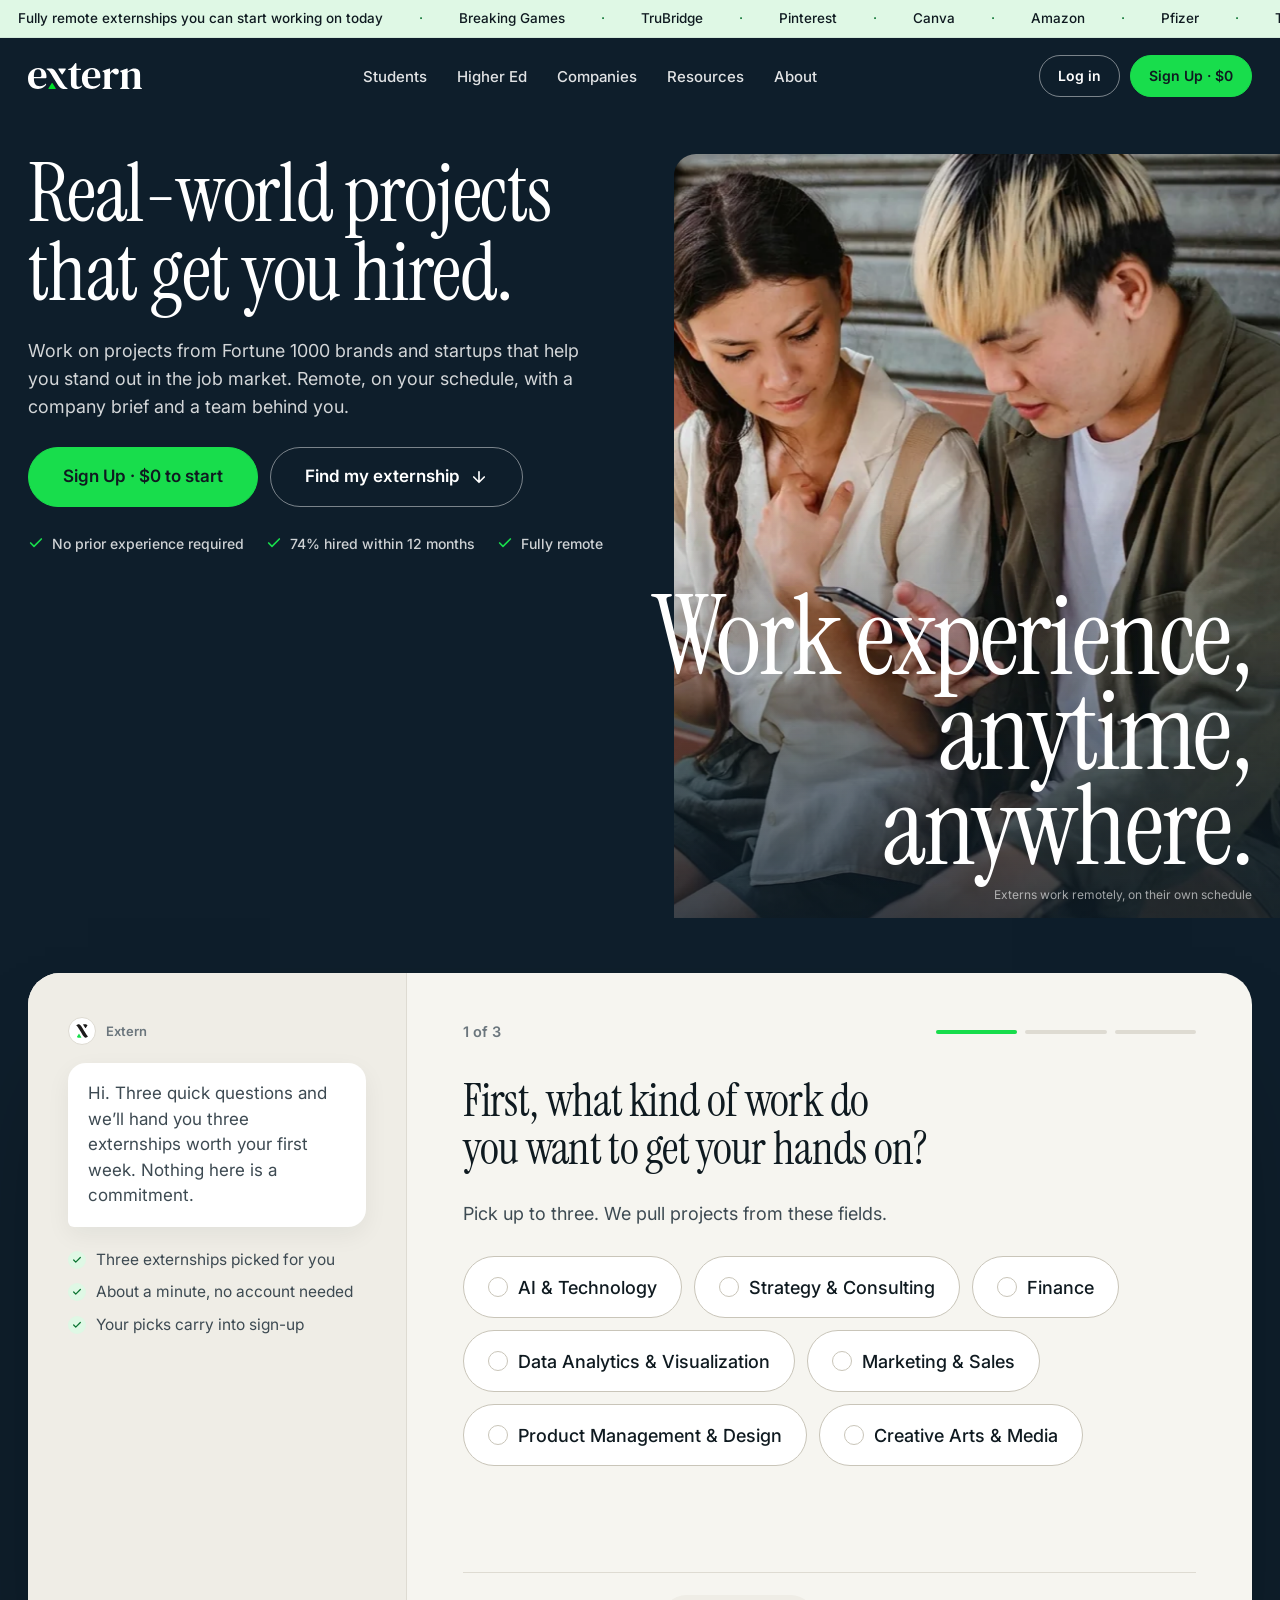
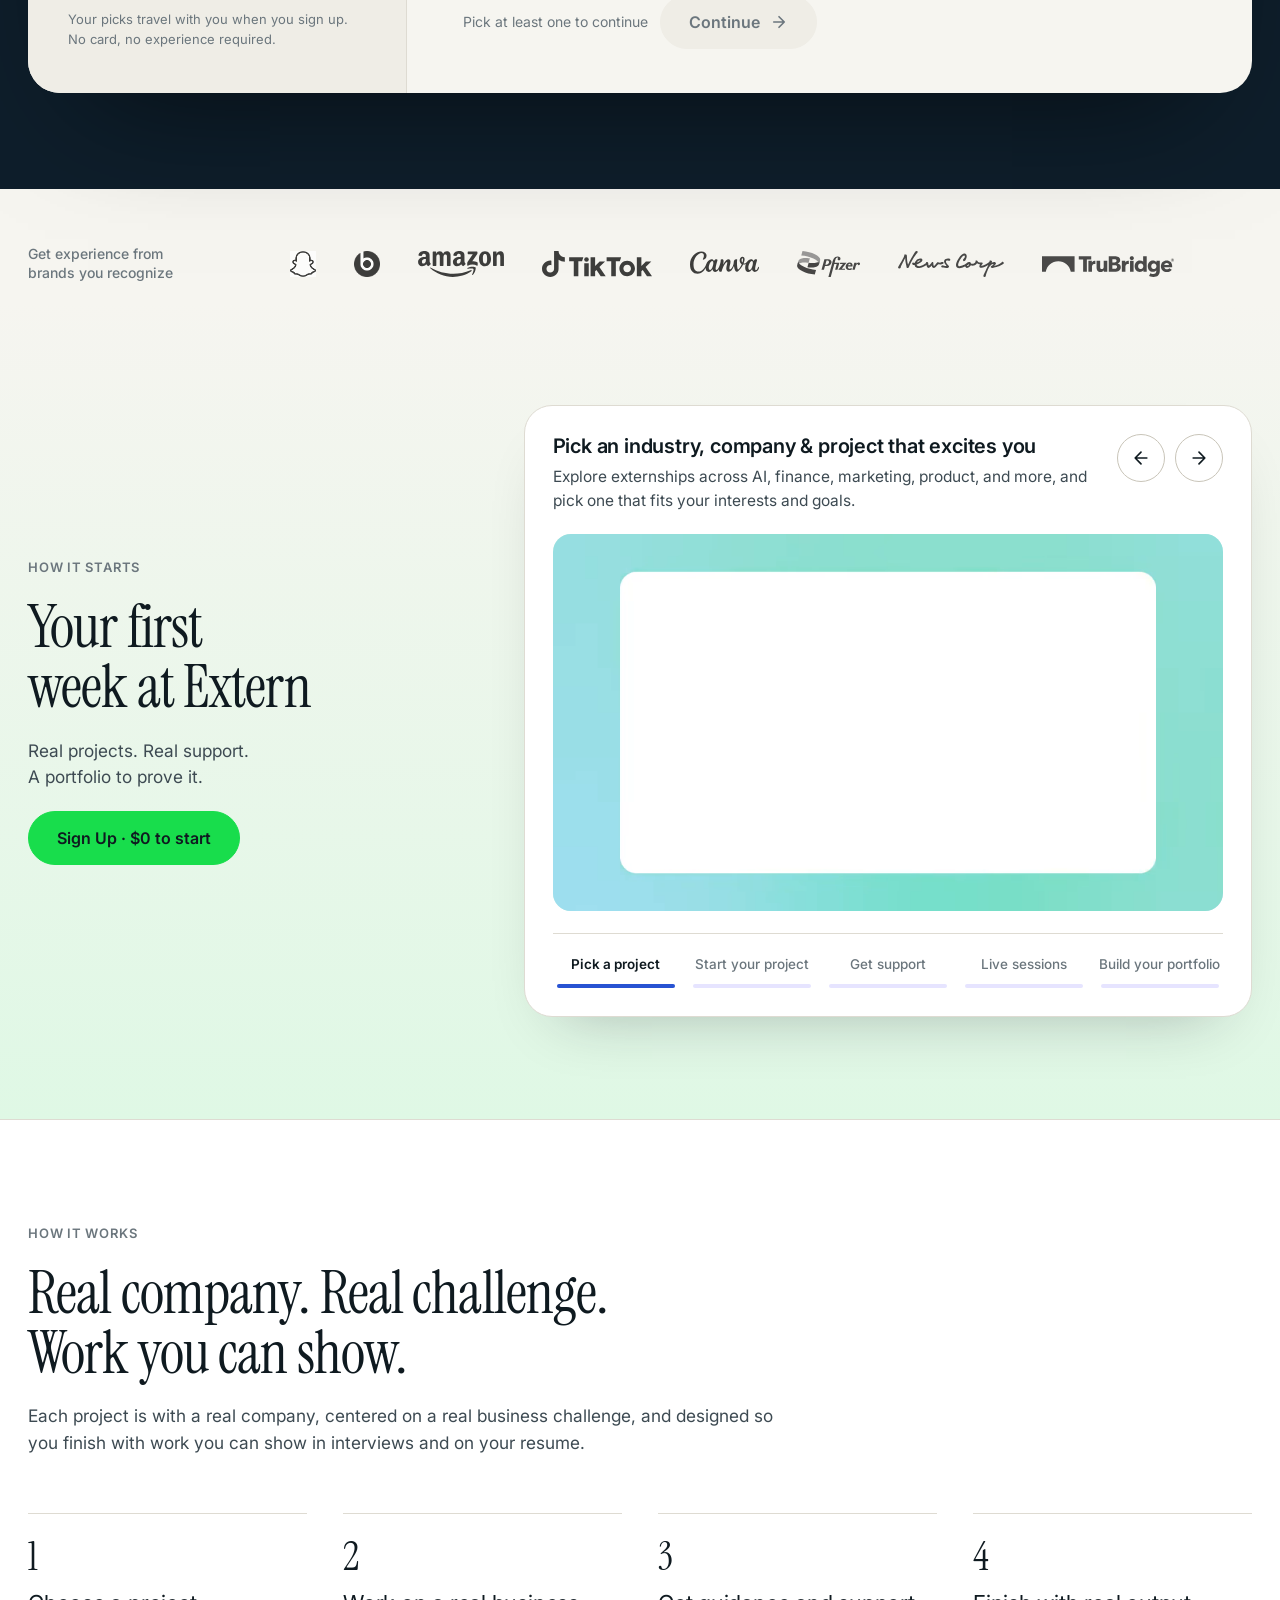
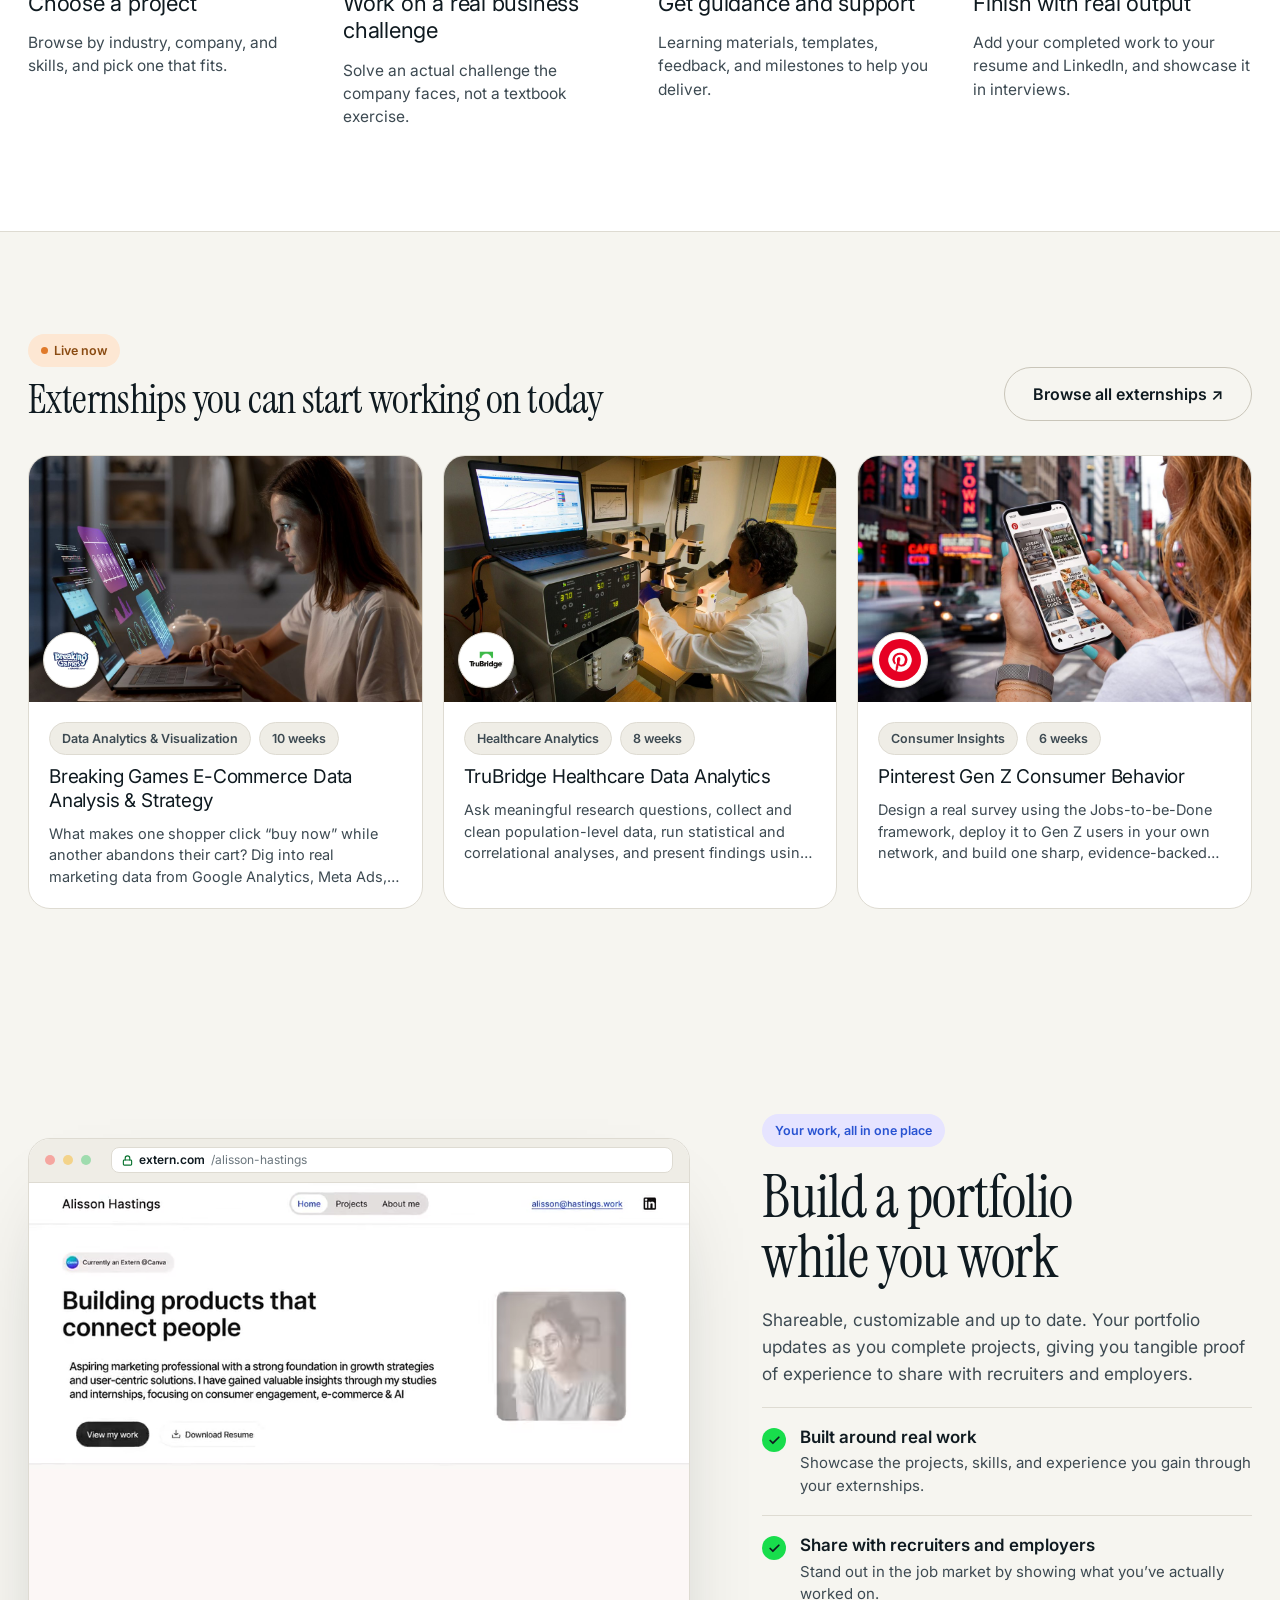
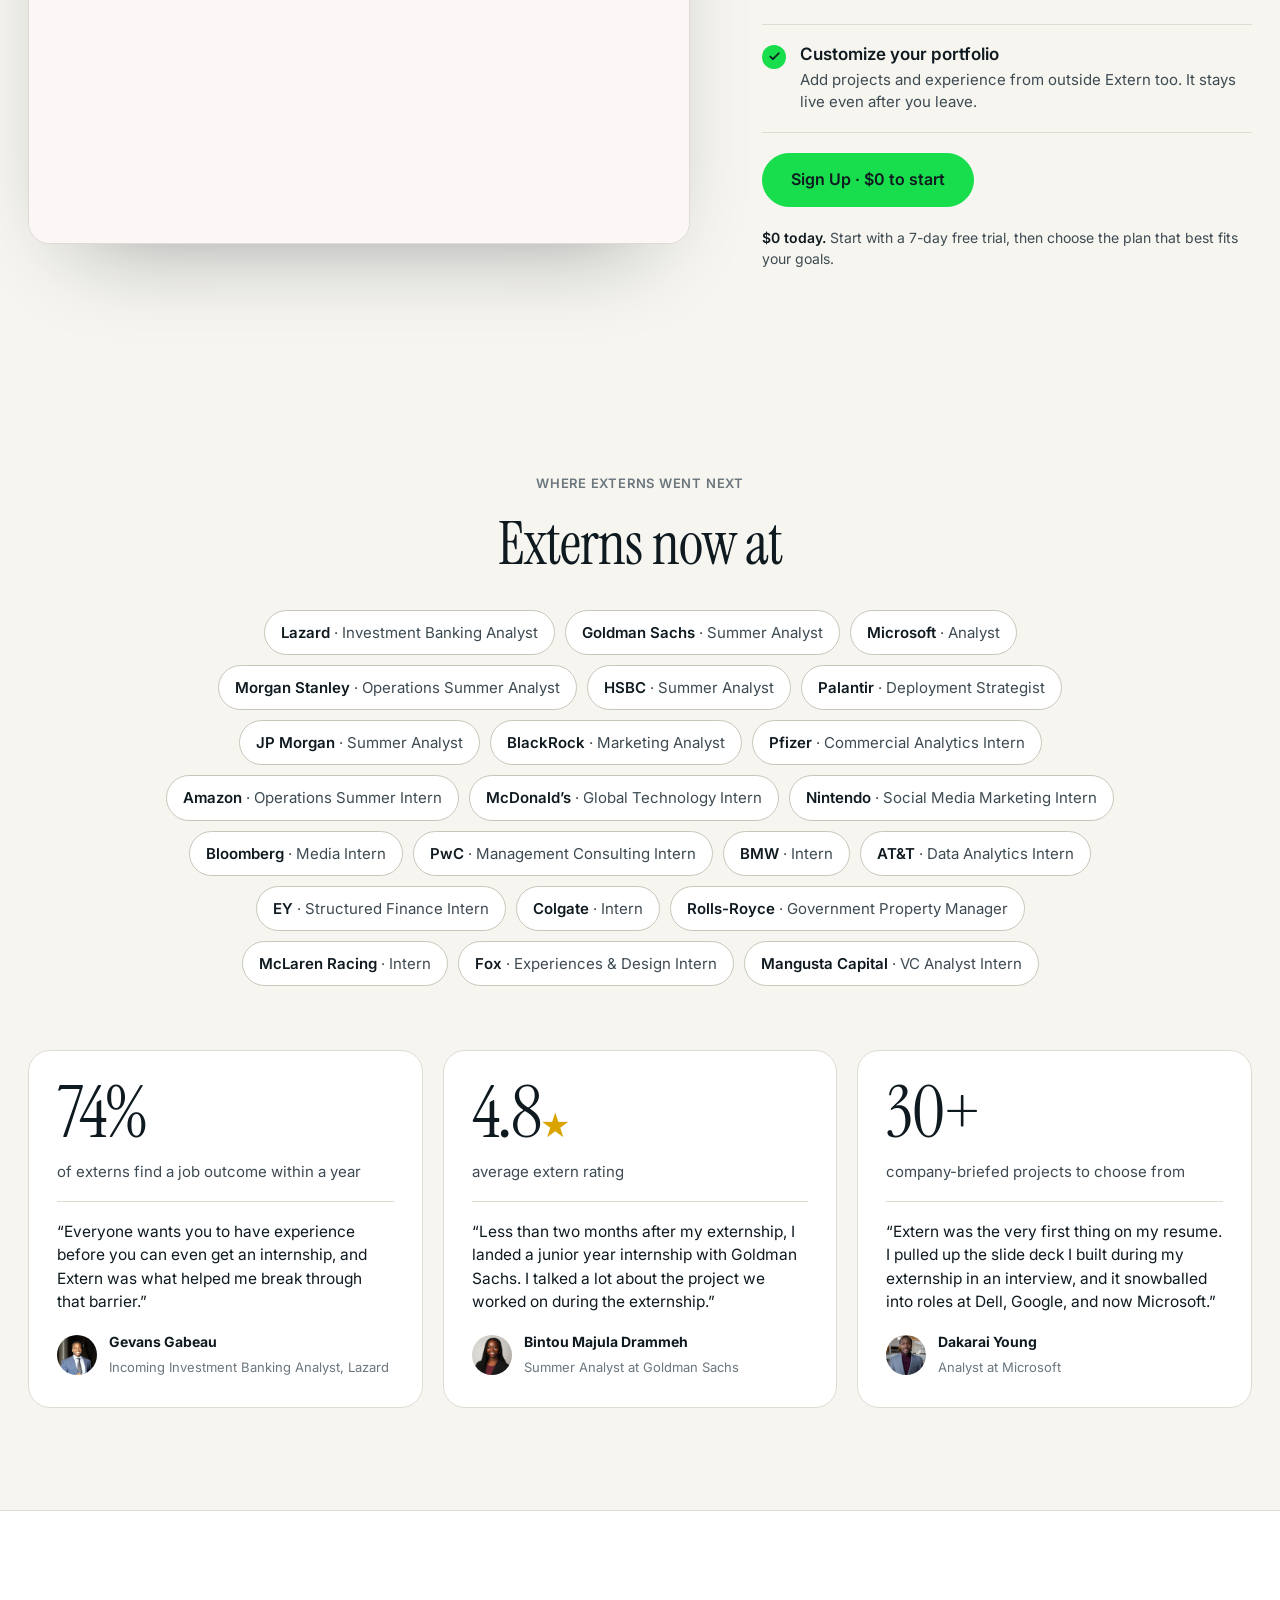
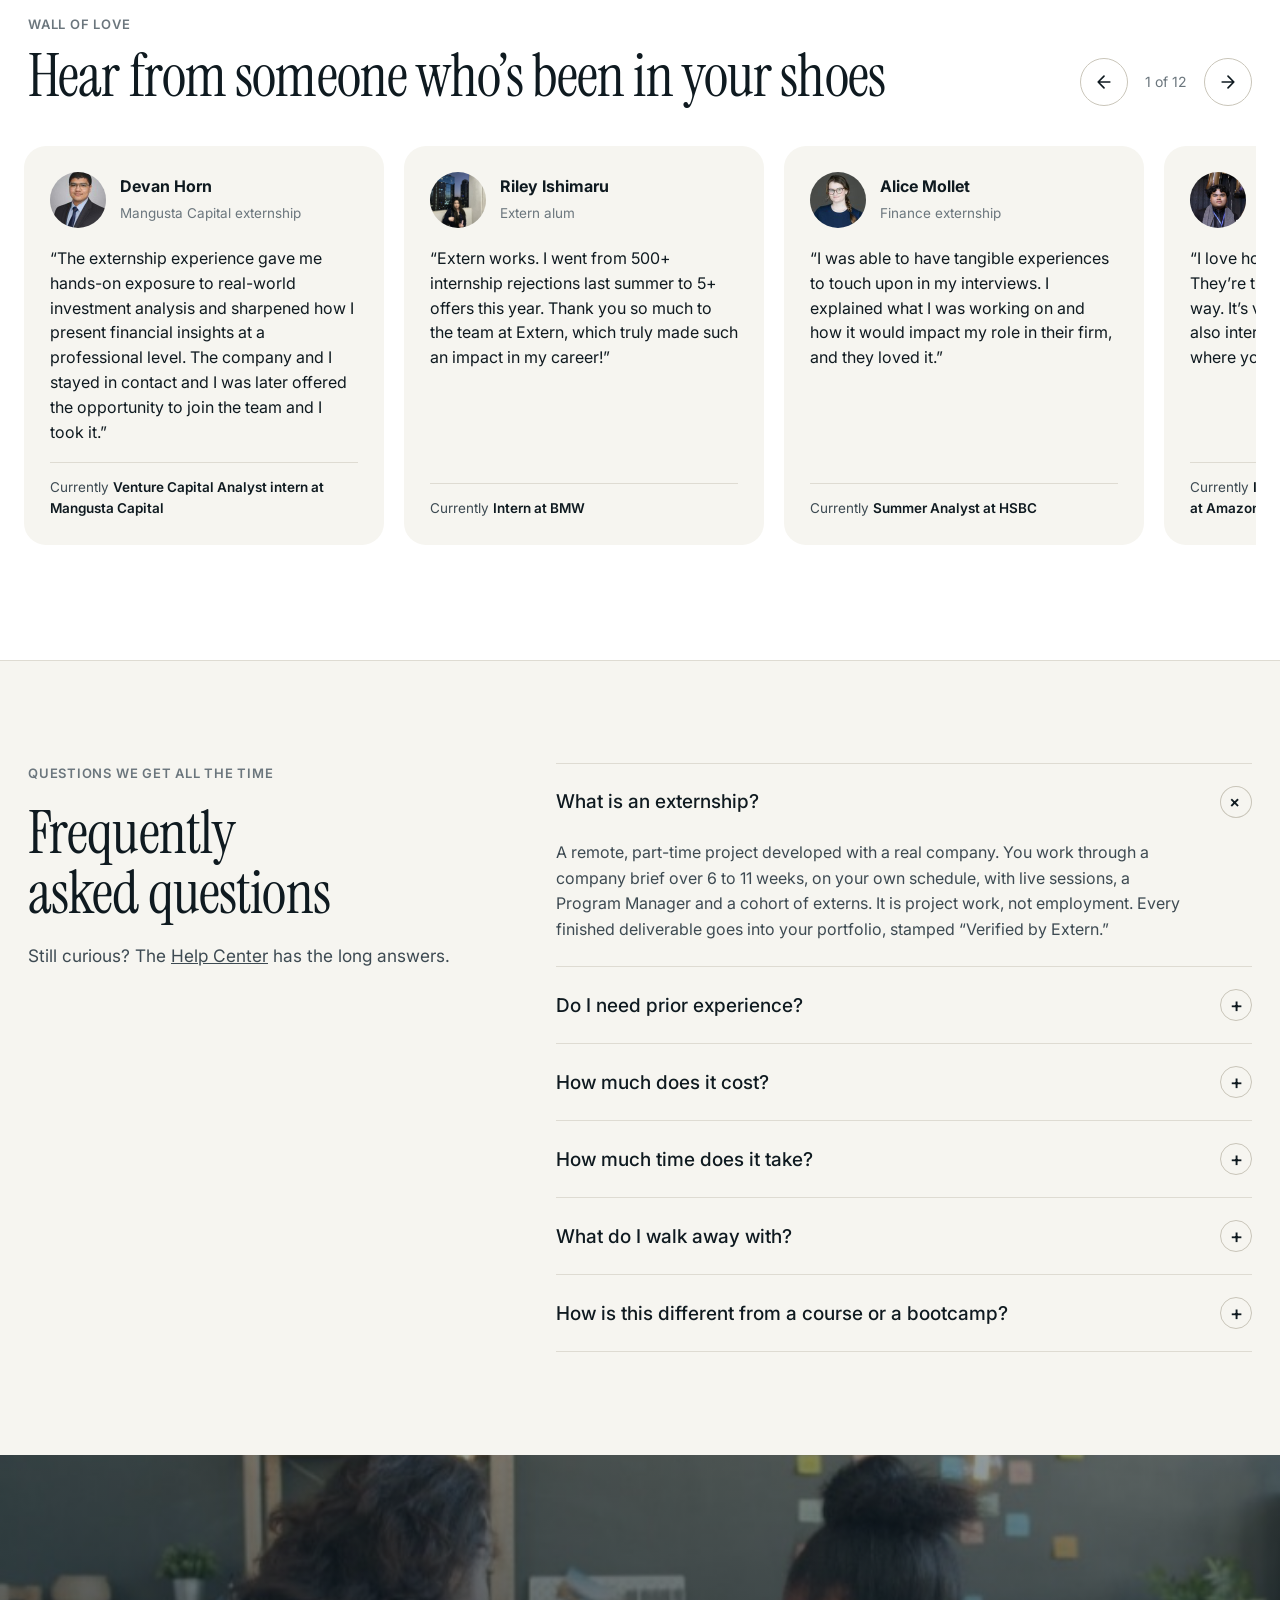
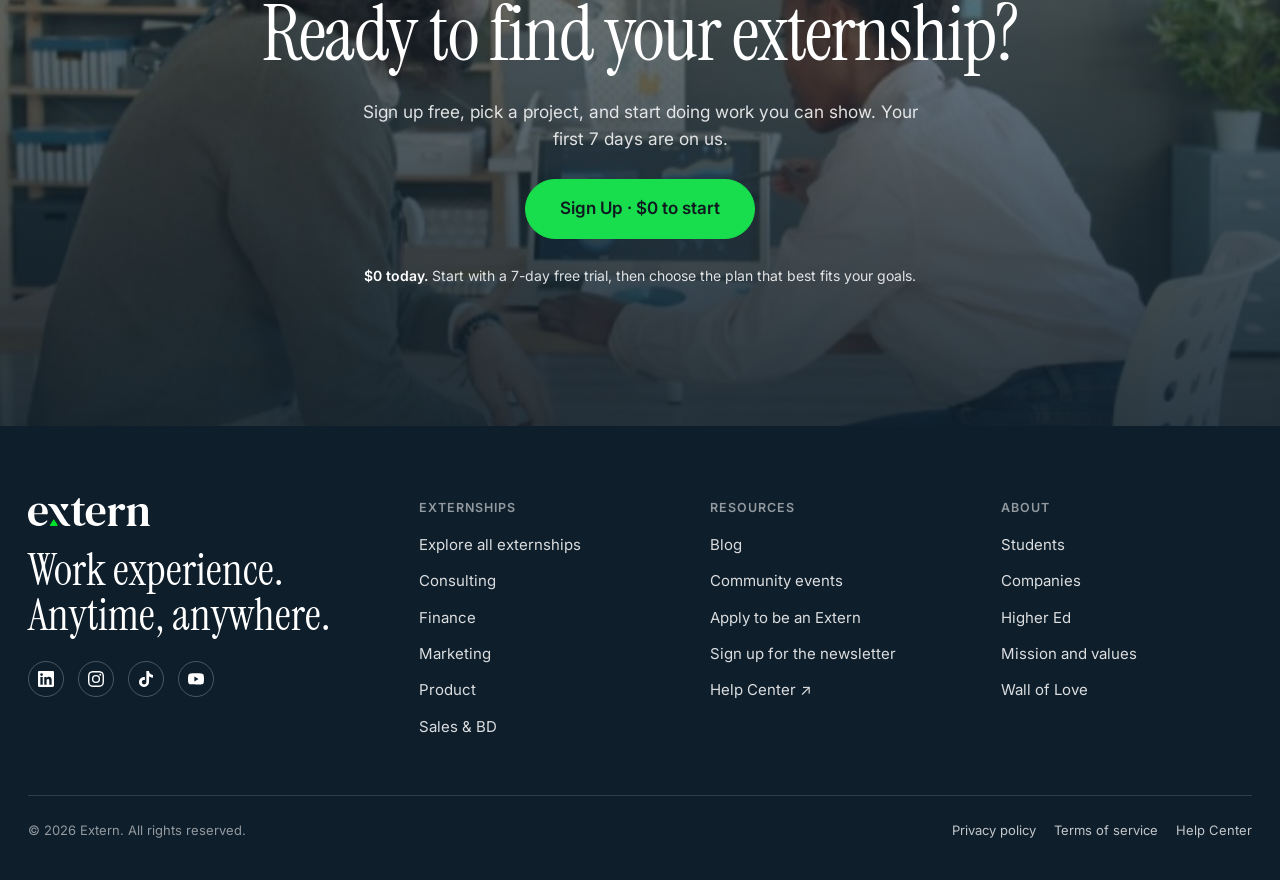
==== commit c3587747: "Restore chip styles; add About, Higher Ed and Resources pages in the homepage design Co-Authored-By:" ====
--- a/index.html
+++ b/index.html
@@ -142,6 +142,13 @@
 .step{display:flex;flex-direction:column;gap:14px;padding-top:22px;border-top:1px solid var(--line)}
 .step .num{font-family:"Instrument Serif",Georgia,serif;font-size:40px;line-height:1;color:var(--ink)}
 .step p{color:var(--ink2);font-size:15.5px;line-height:1.5}
+
+.tag{display:inline-flex;align-items:center;gap:6px;font-size:12.5px;font-weight:600;border-radius:999px;padding:6px 12px;background:var(--cream2);color:var(--ink2);border:1px solid var(--line)}
+.tag.ex{background:#fff;color:var(--muted)}
+.tag.live{background:var(--peach);color:#8a4b12;border-color:transparent}
+.tag.live::before{content:"";width:7px;height:7px;border-radius:50%;background:#e07a2a}
+.tag.g{background:var(--green-soft);color:var(--green-tx);border-color:transparent}
+.tag.b{background:var(--lav);color:var(--blue);border-color:transparent}
 
 /* live projects head */
 .feat .head{display:flex;justify-content:space-between;align-items:flex-end;gap:24px;flex-wrap:wrap;margin-bottom:34px}
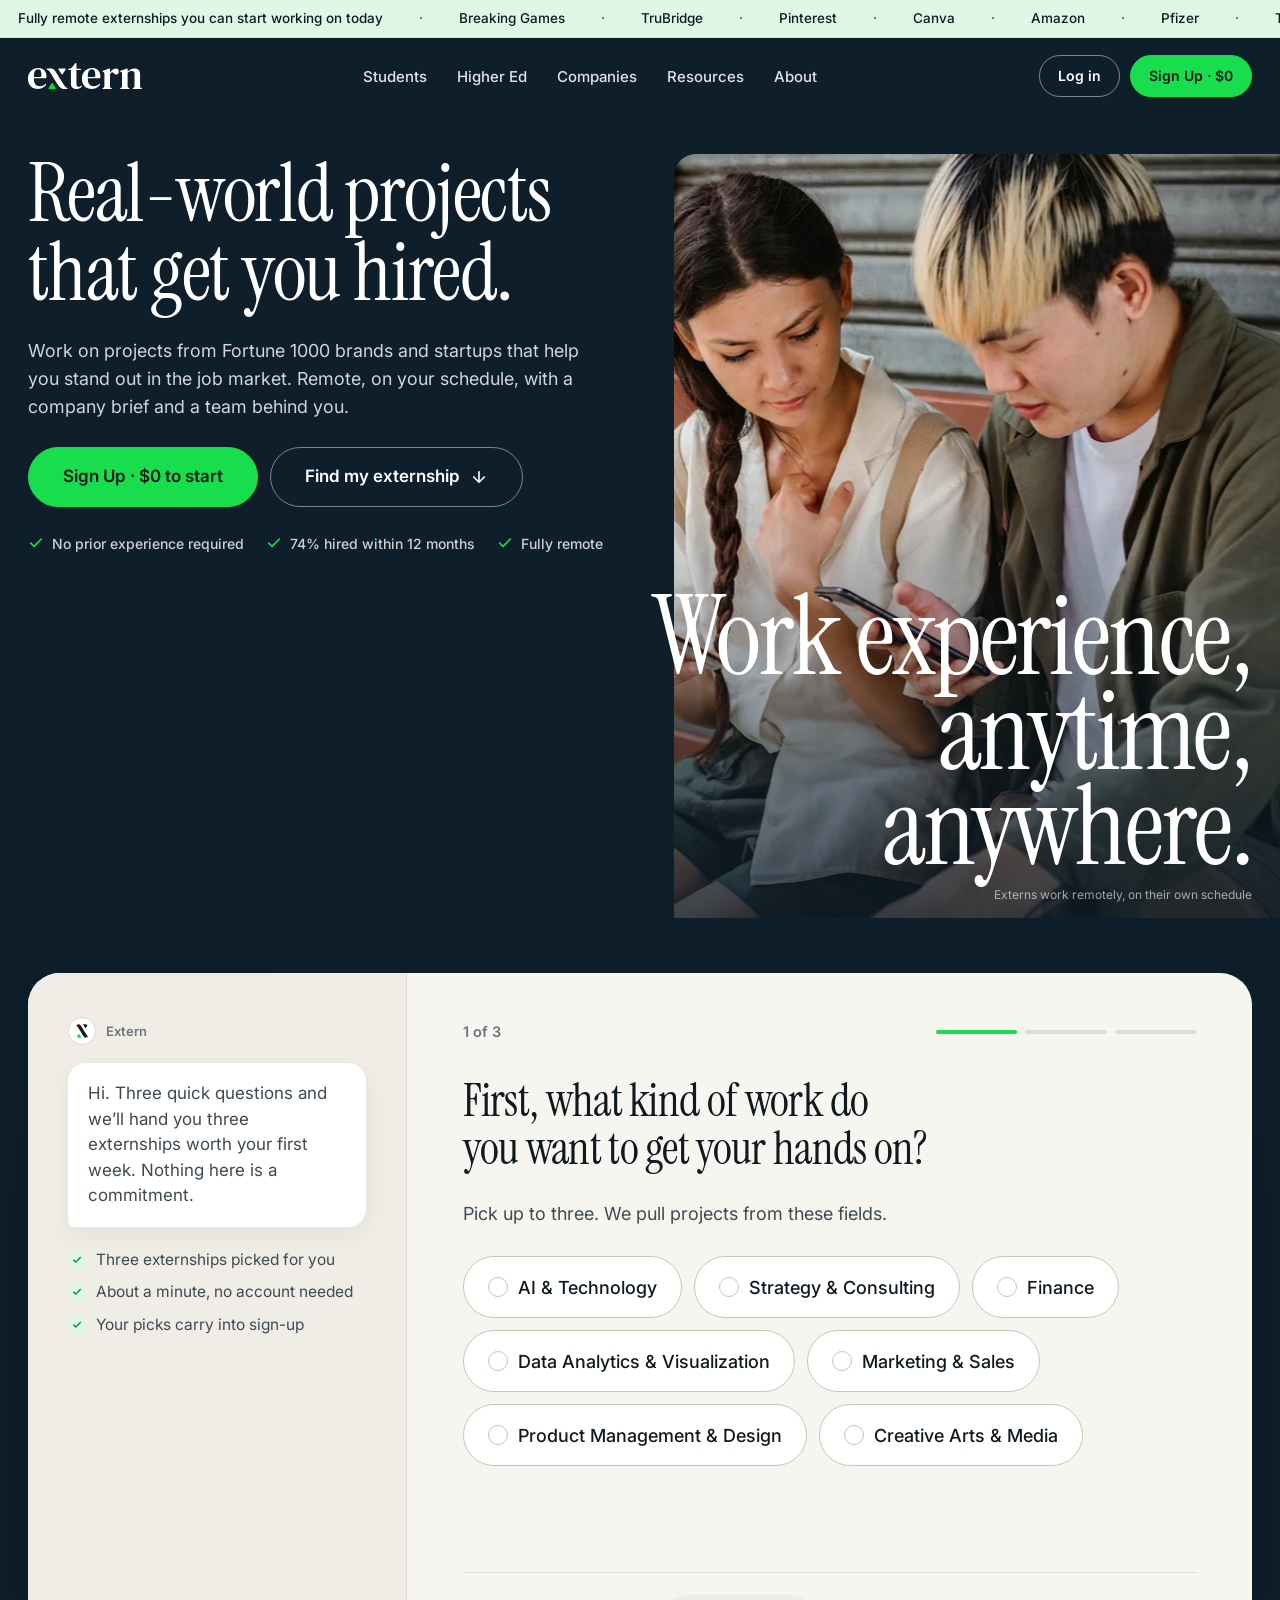
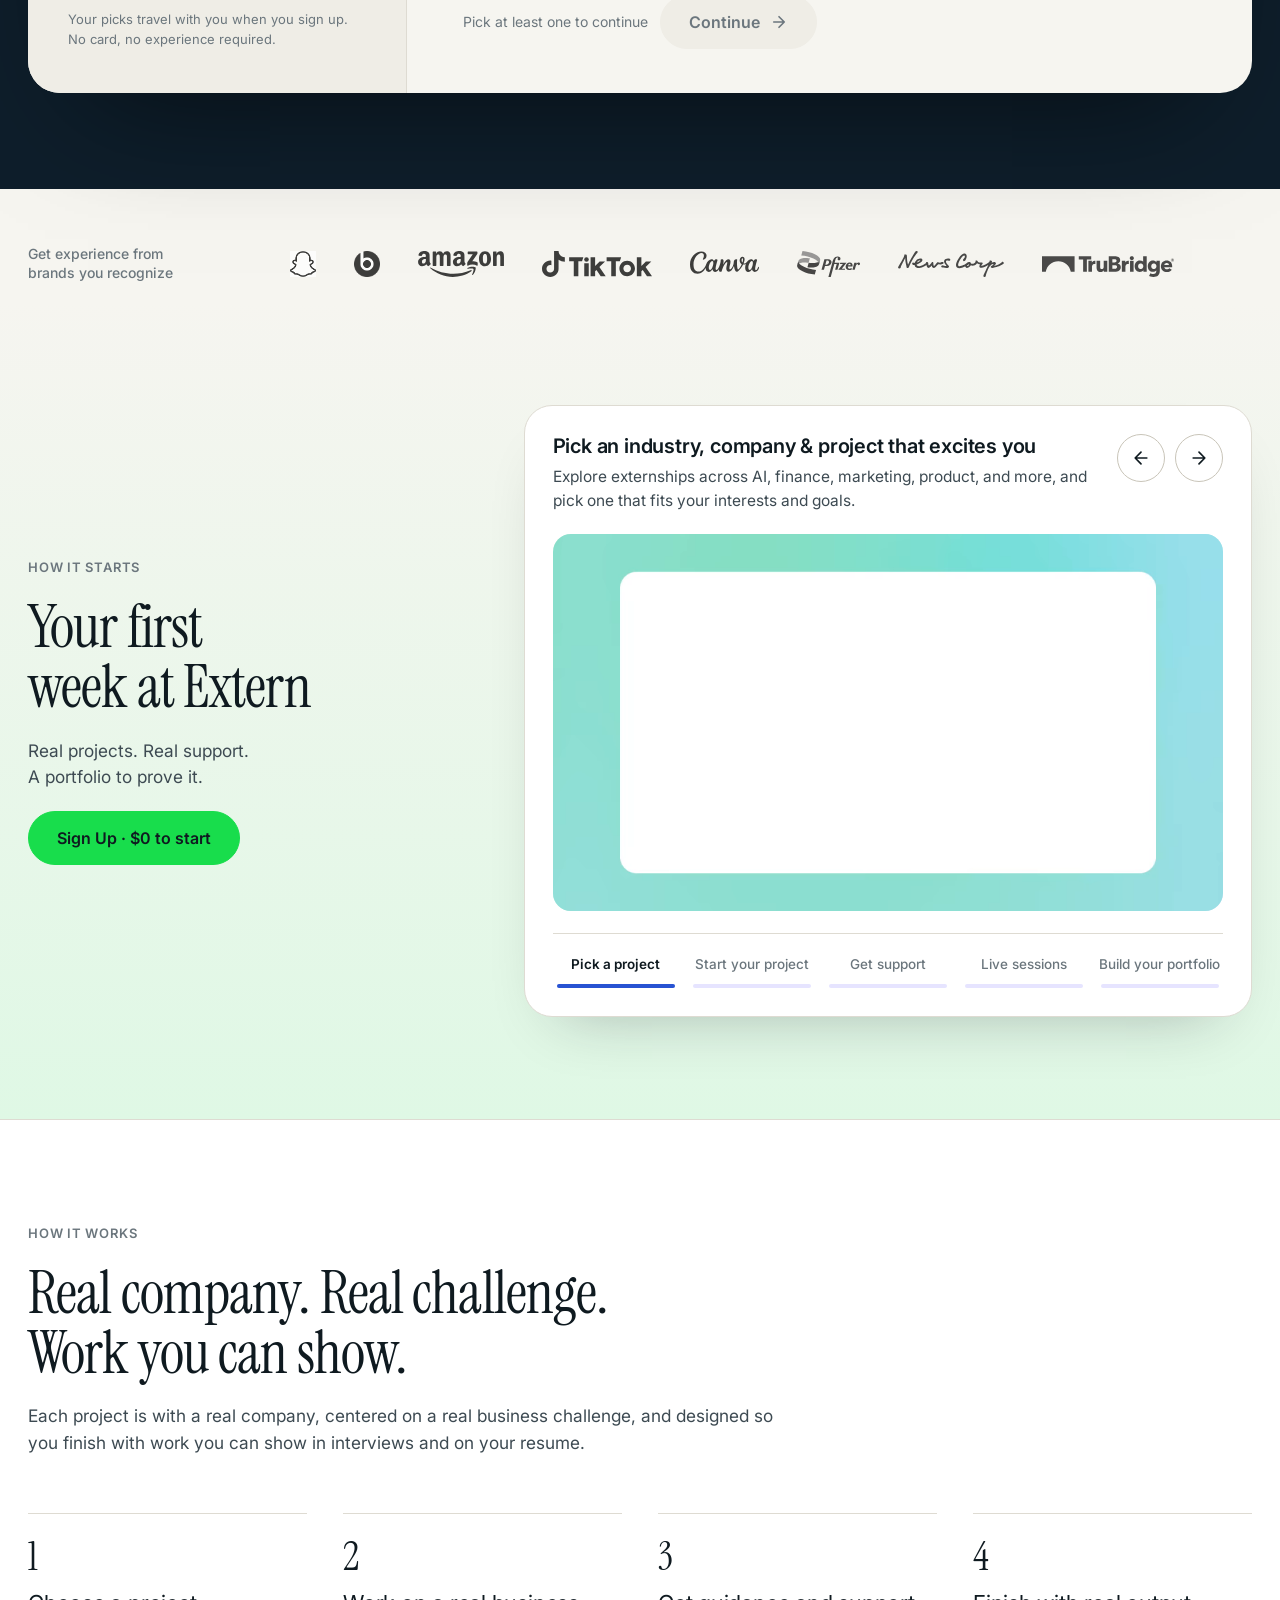
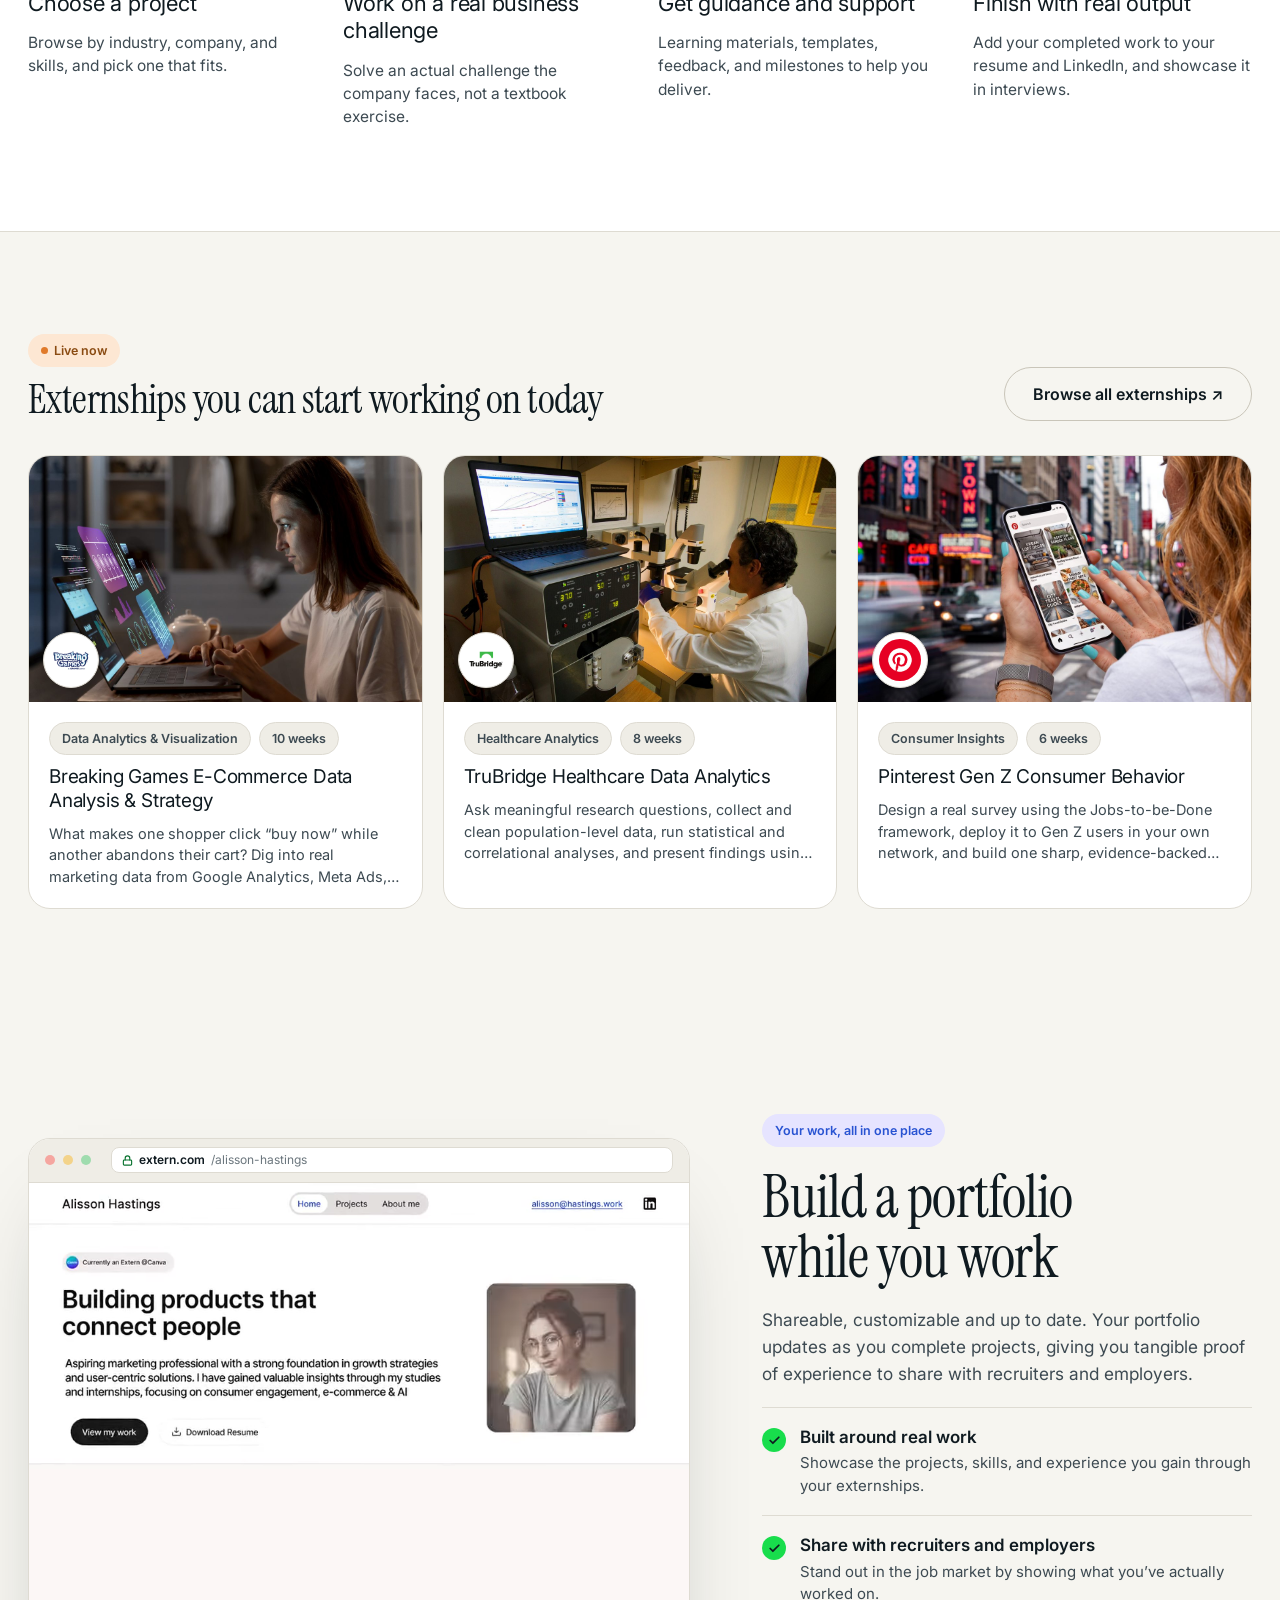
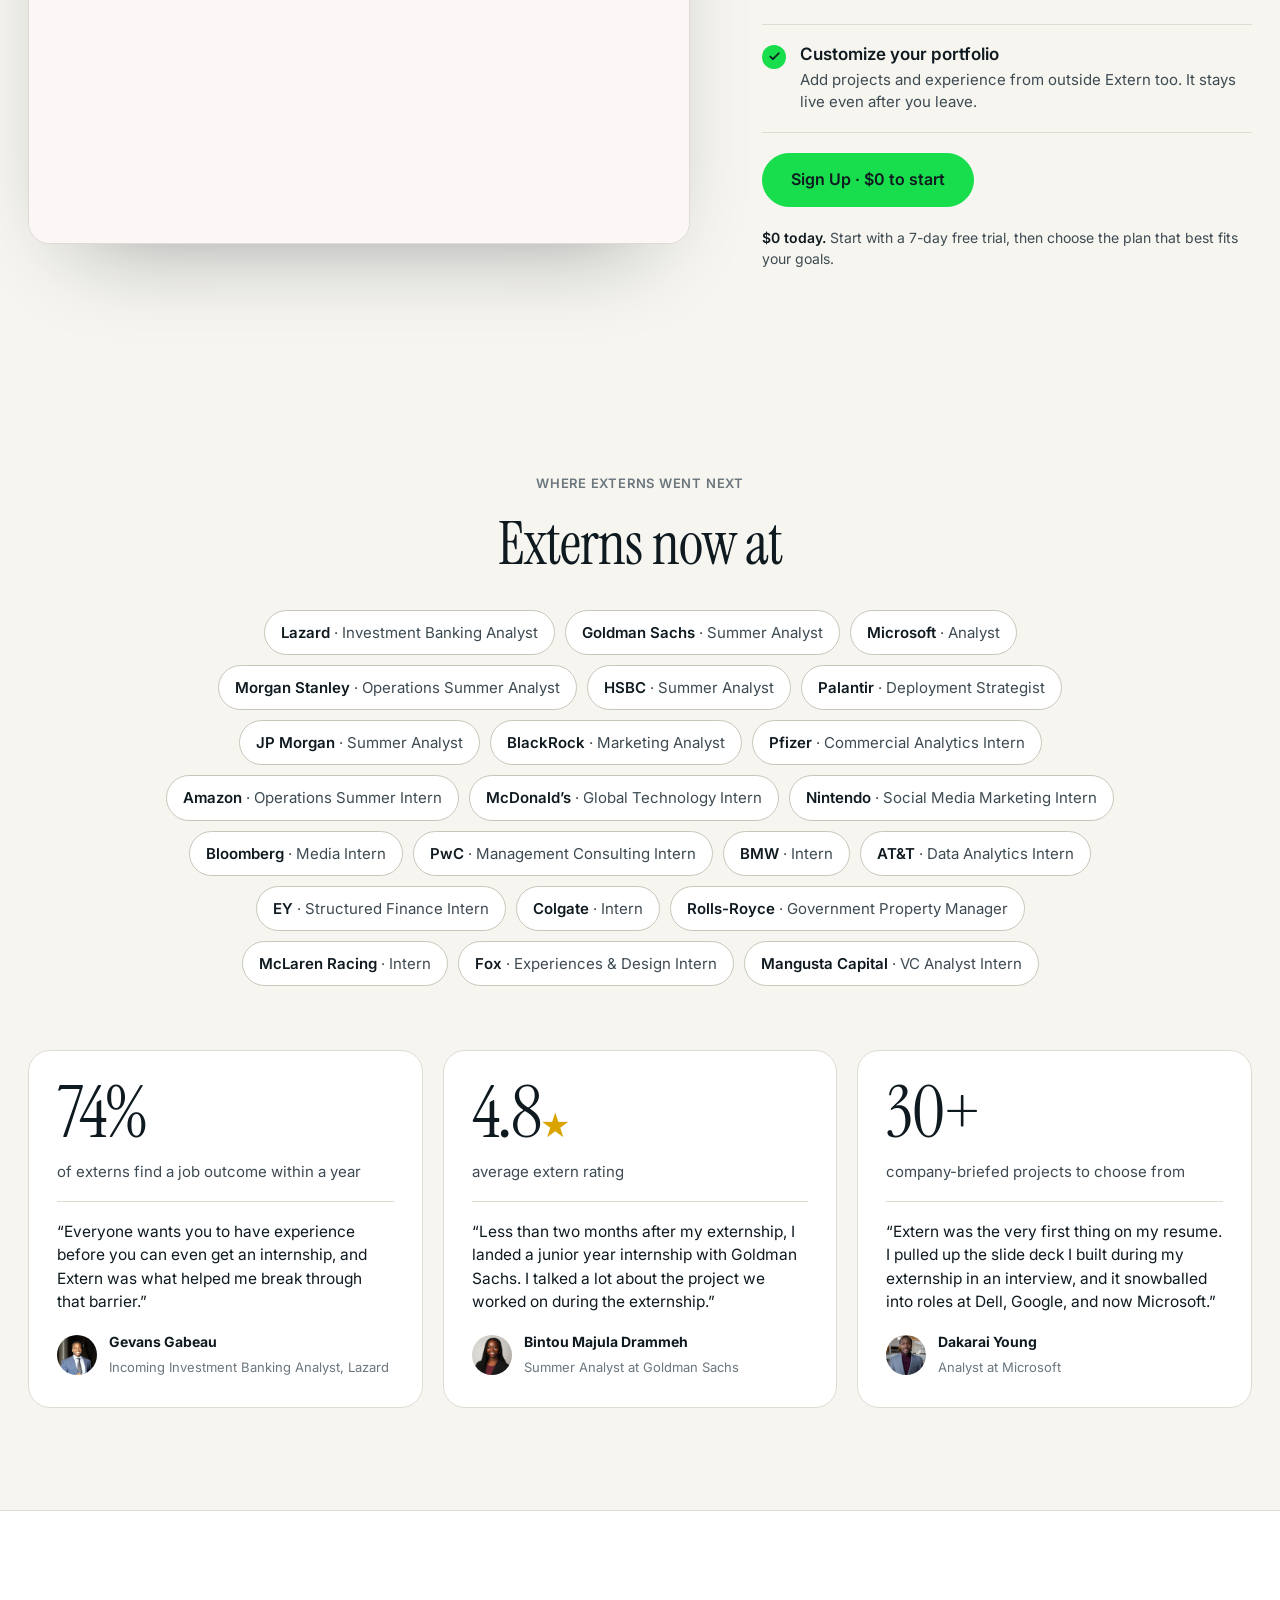
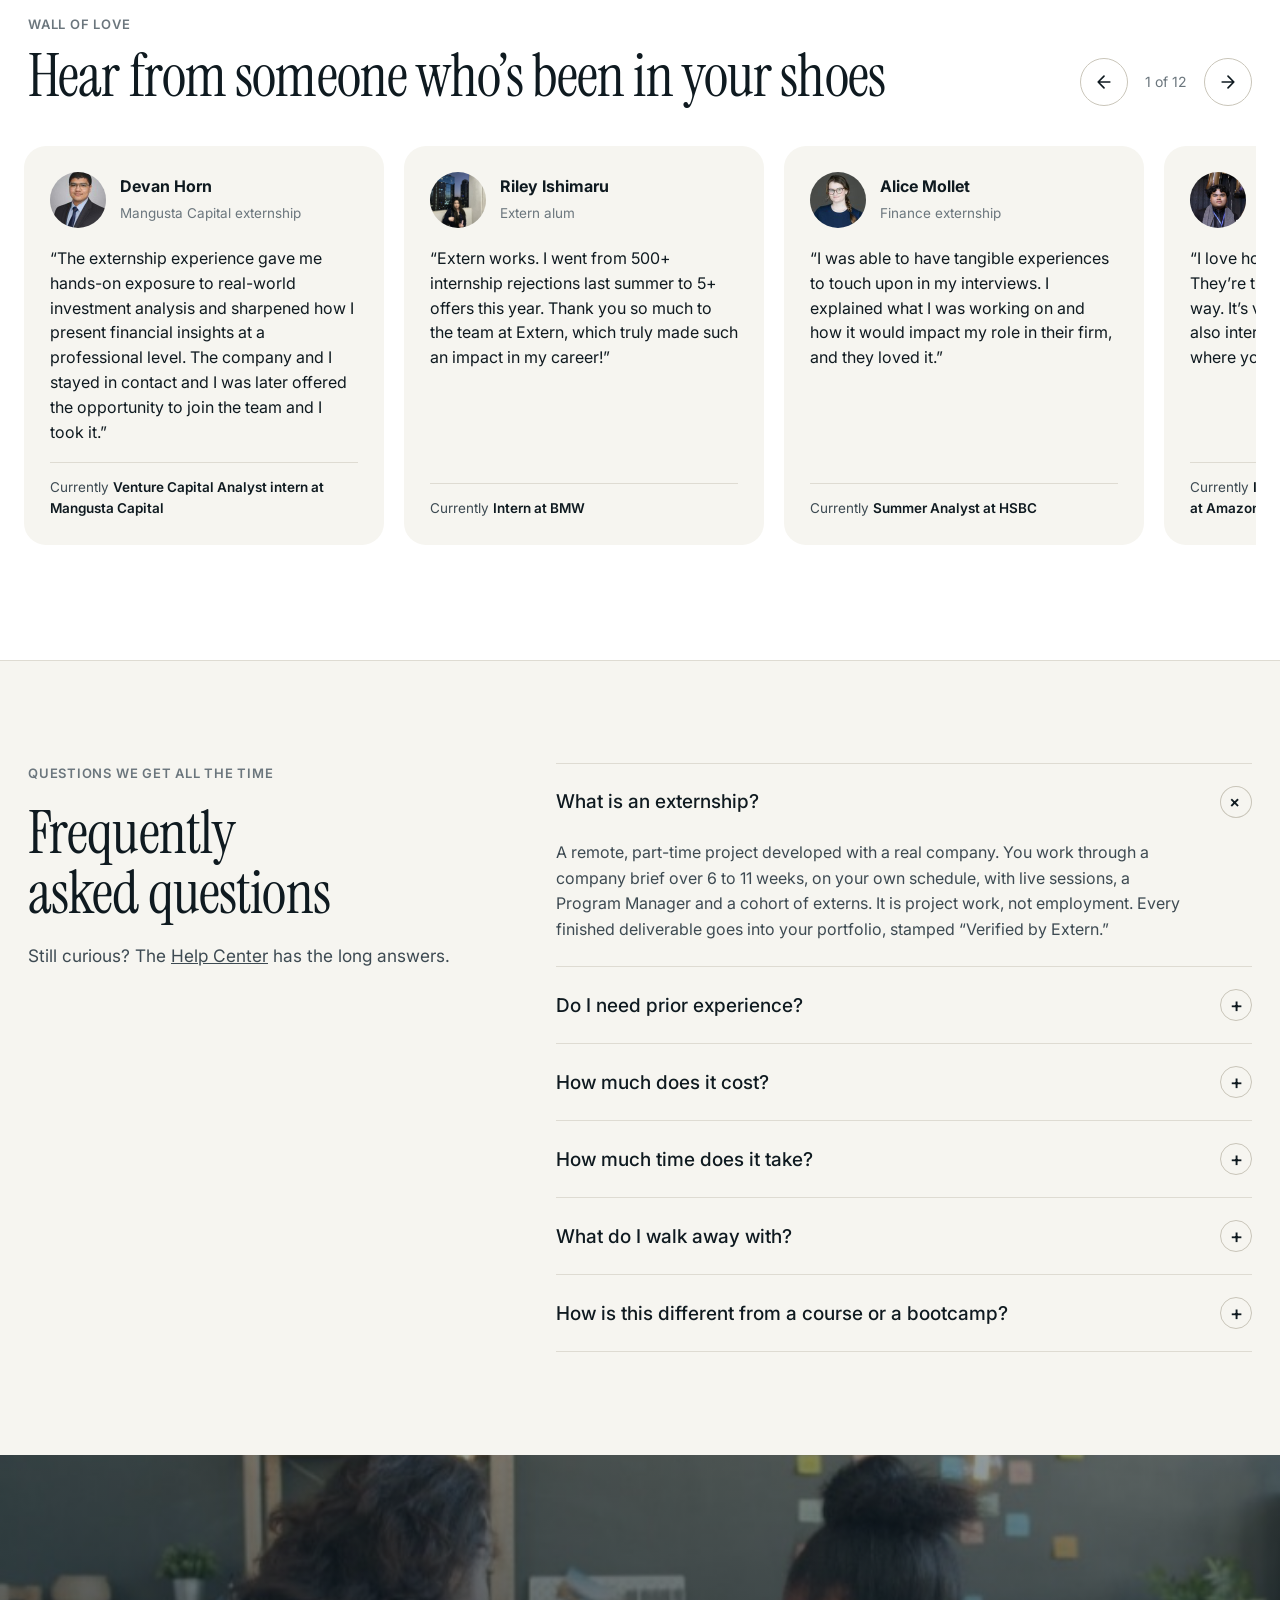
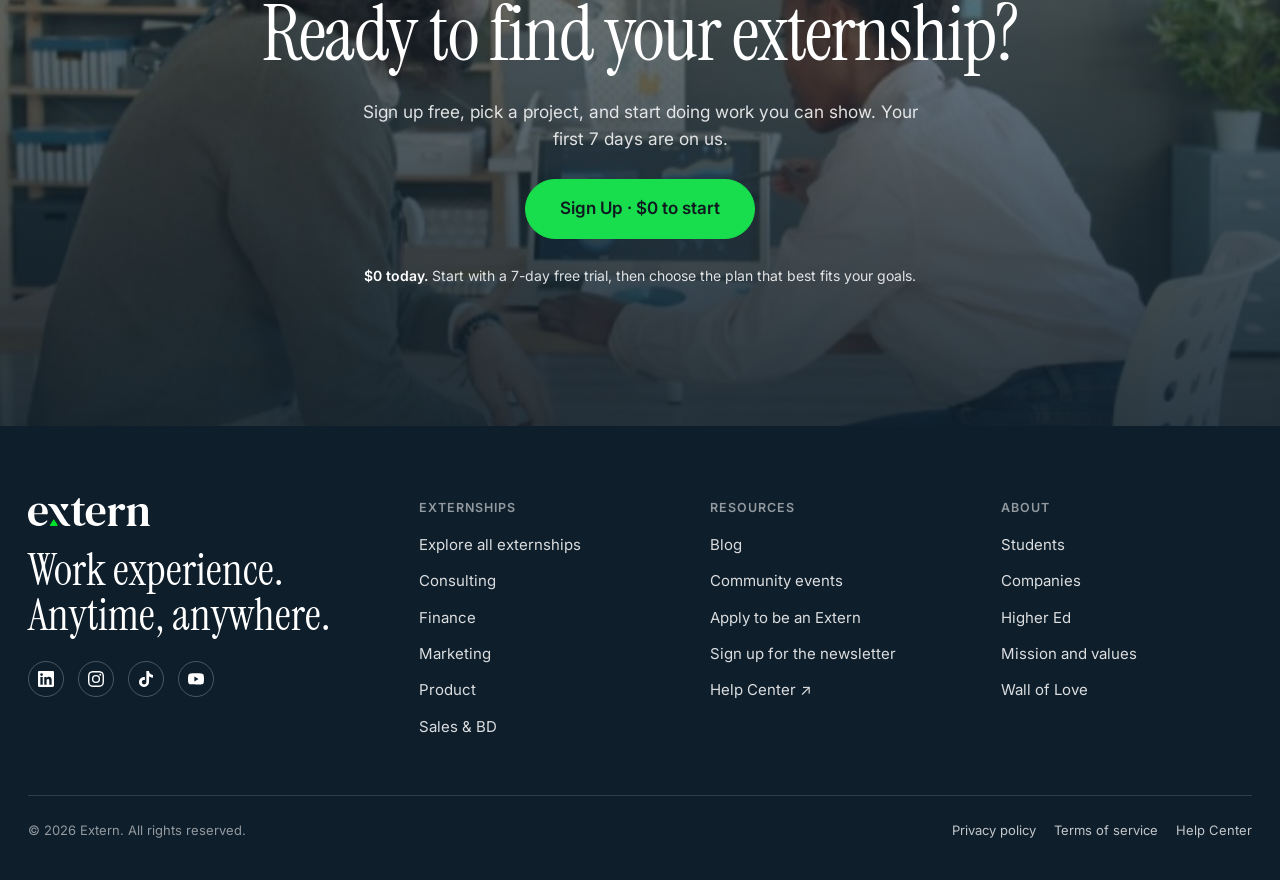
==== commit b0202df2: "Add Students and Companies pages; fix partner logo files; drop unverified stat Co-Authored-By: Claud" ====
--- a/index.html
+++ b/index.html
@@ -520,9 +520,9 @@
     <ul aria-label="Partner companies">
       <li><img src="assets/partner_snapchat.png" alt="Snapchat"></li>
       <li><img src="assets/partner_beats.png" alt="Beats by Dre"></li>
+      <li><img src="assets/partner_amazon.svg" alt="Amazon"></li>
+      <li><img src="assets/partner_tiktok.svg" alt="TikTok"></li>
       <li><img src="assets/partner_canva.svg" alt="Canva"></li>
-      <li><img src="assets/partner_tiktok.svg" alt="Amazon"></li>
-      <li><img src="assets/partner_amazon.svg" alt="TikTok"></li>
       <li><img src="assets/partner_pfizer.svg" alt="Pfizer"></li>
       <li><img src="assets/partner_news_corp.svg" alt="News Corp"></li>
       <li><img src="assets/partner_trubridge.svg" alt="TruBridge"></li>
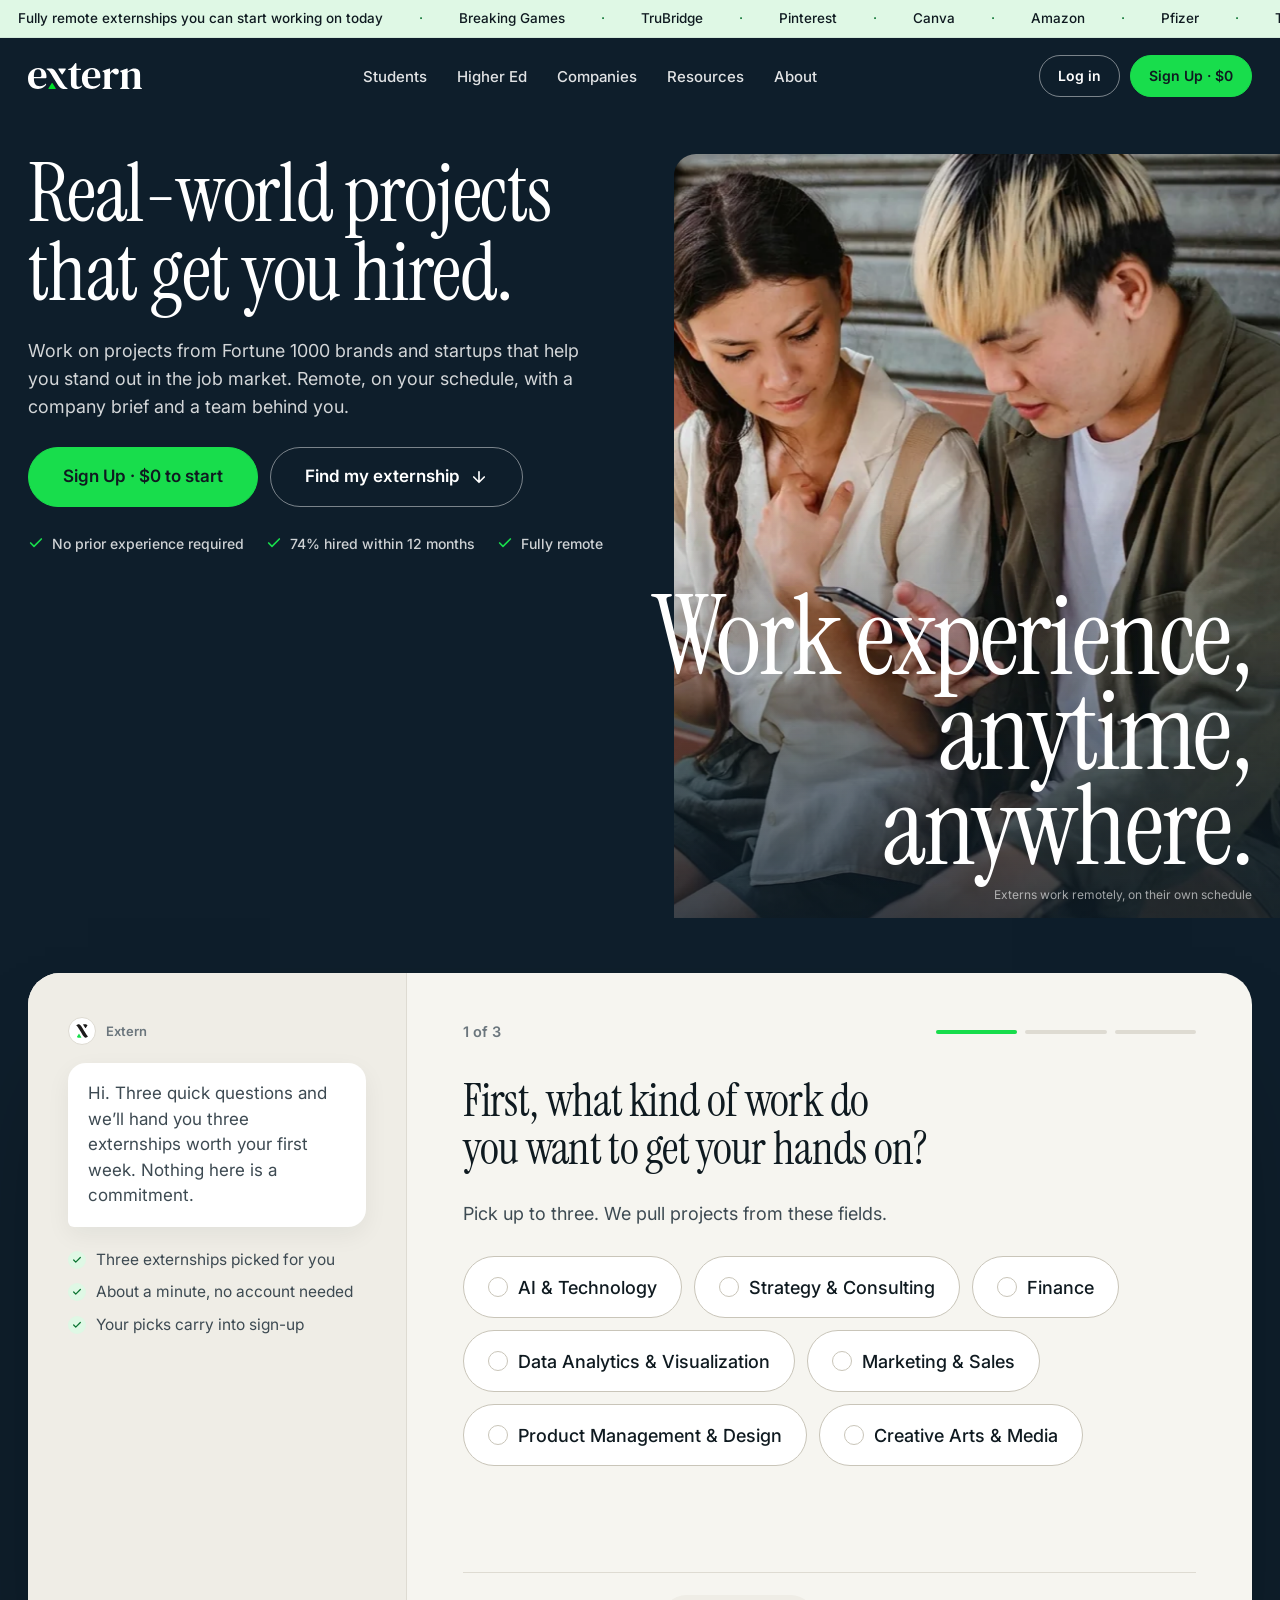
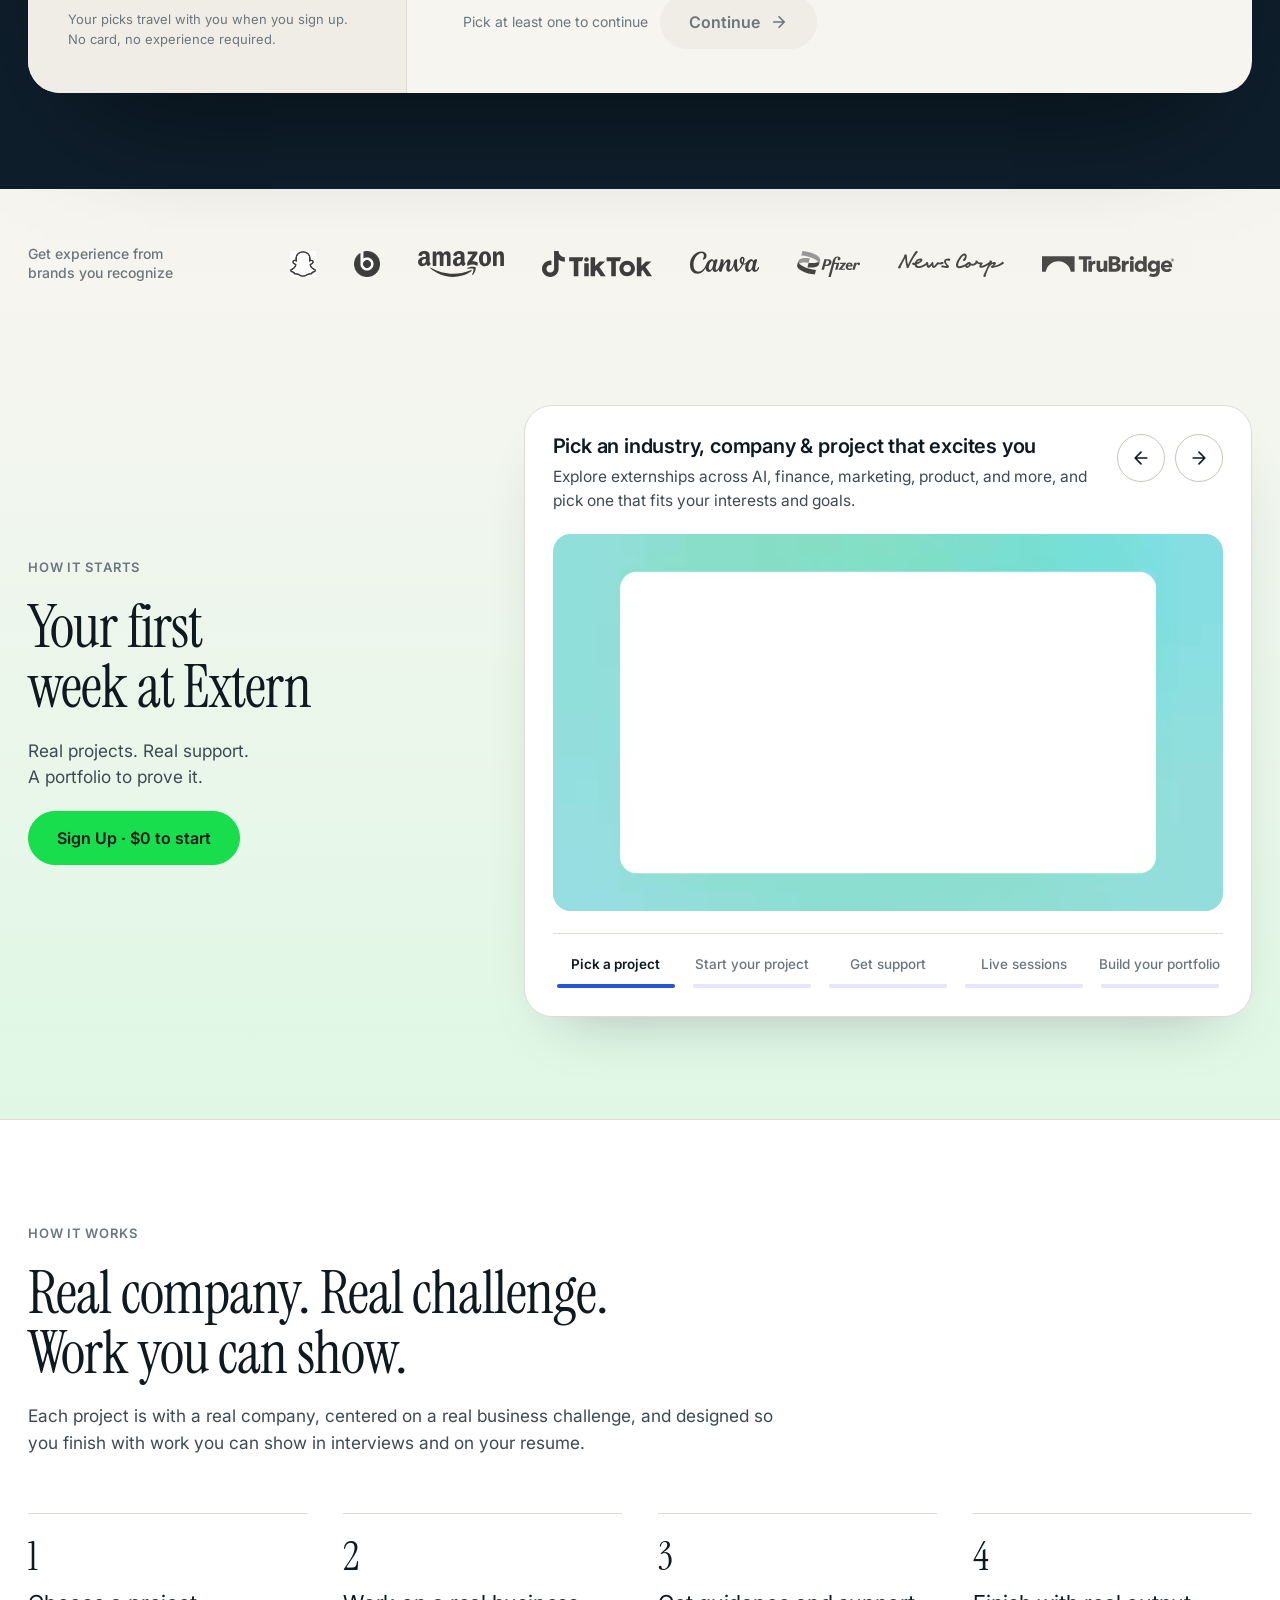
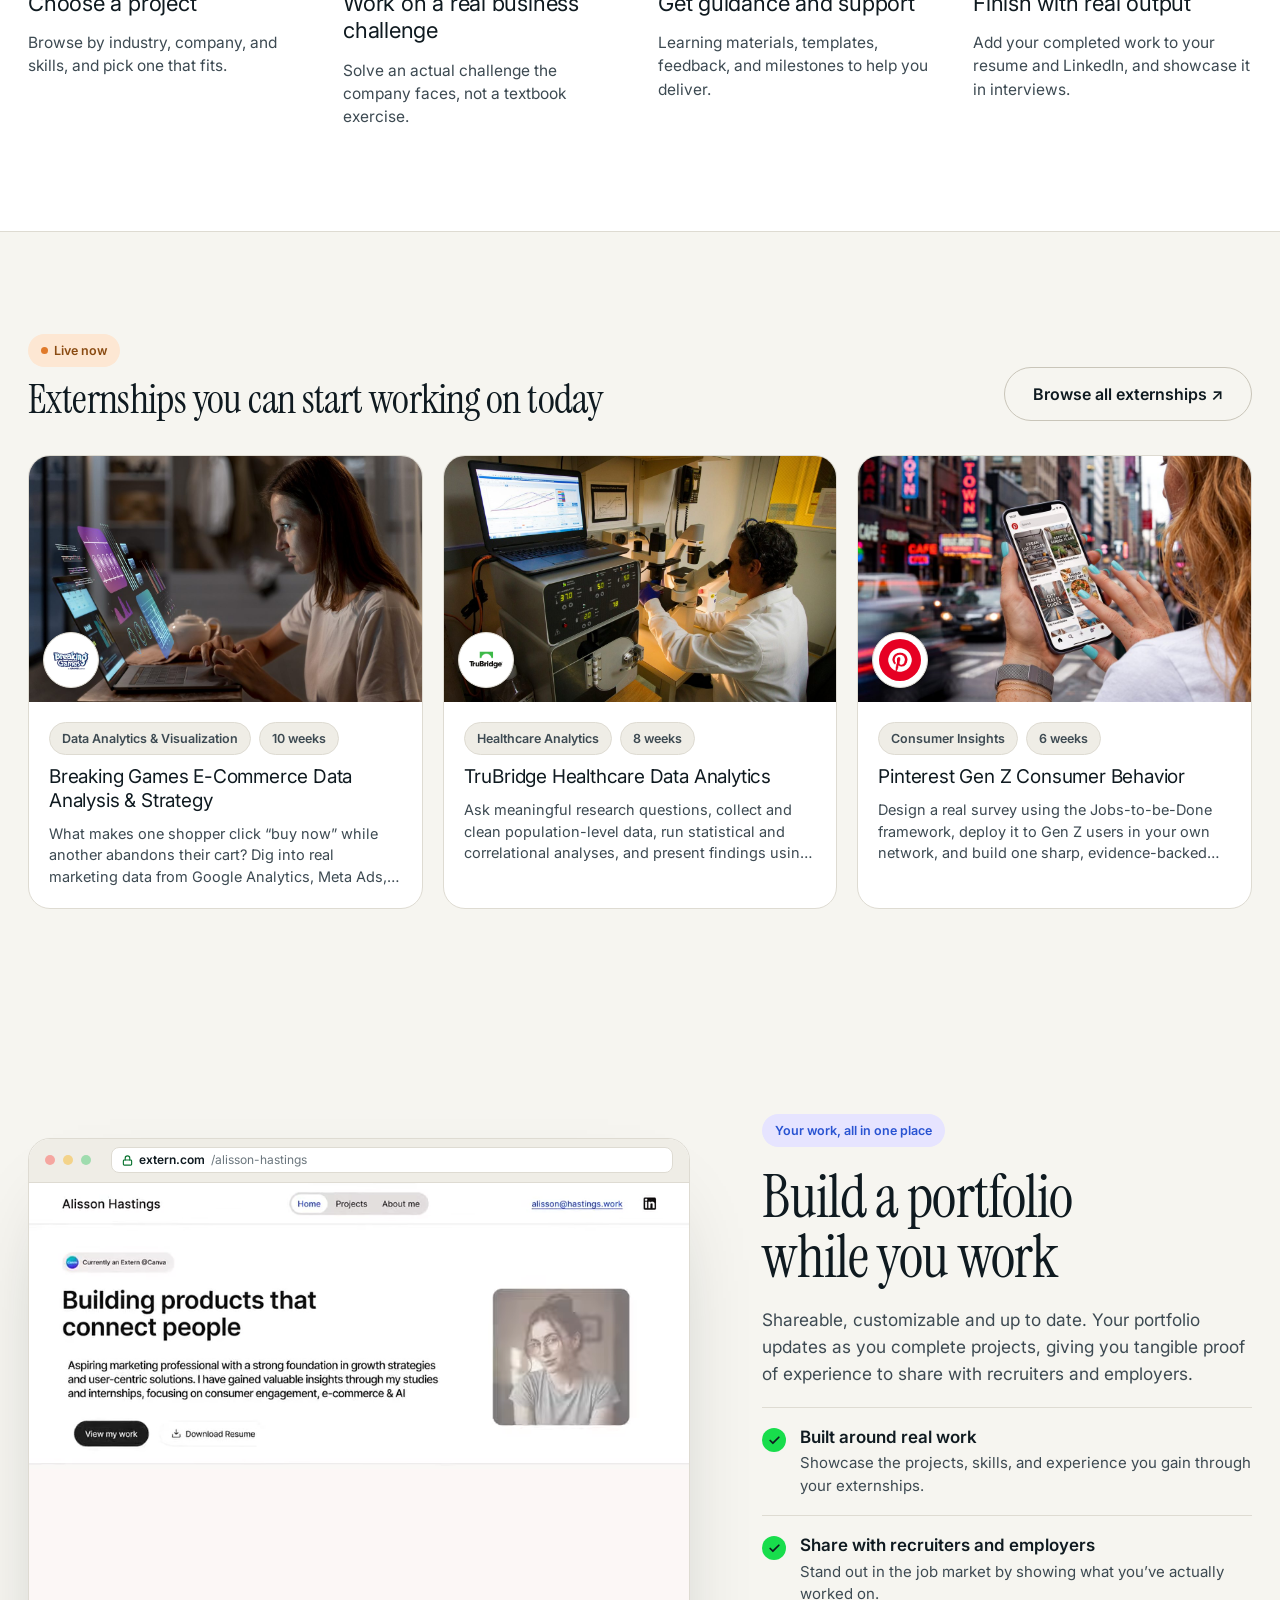
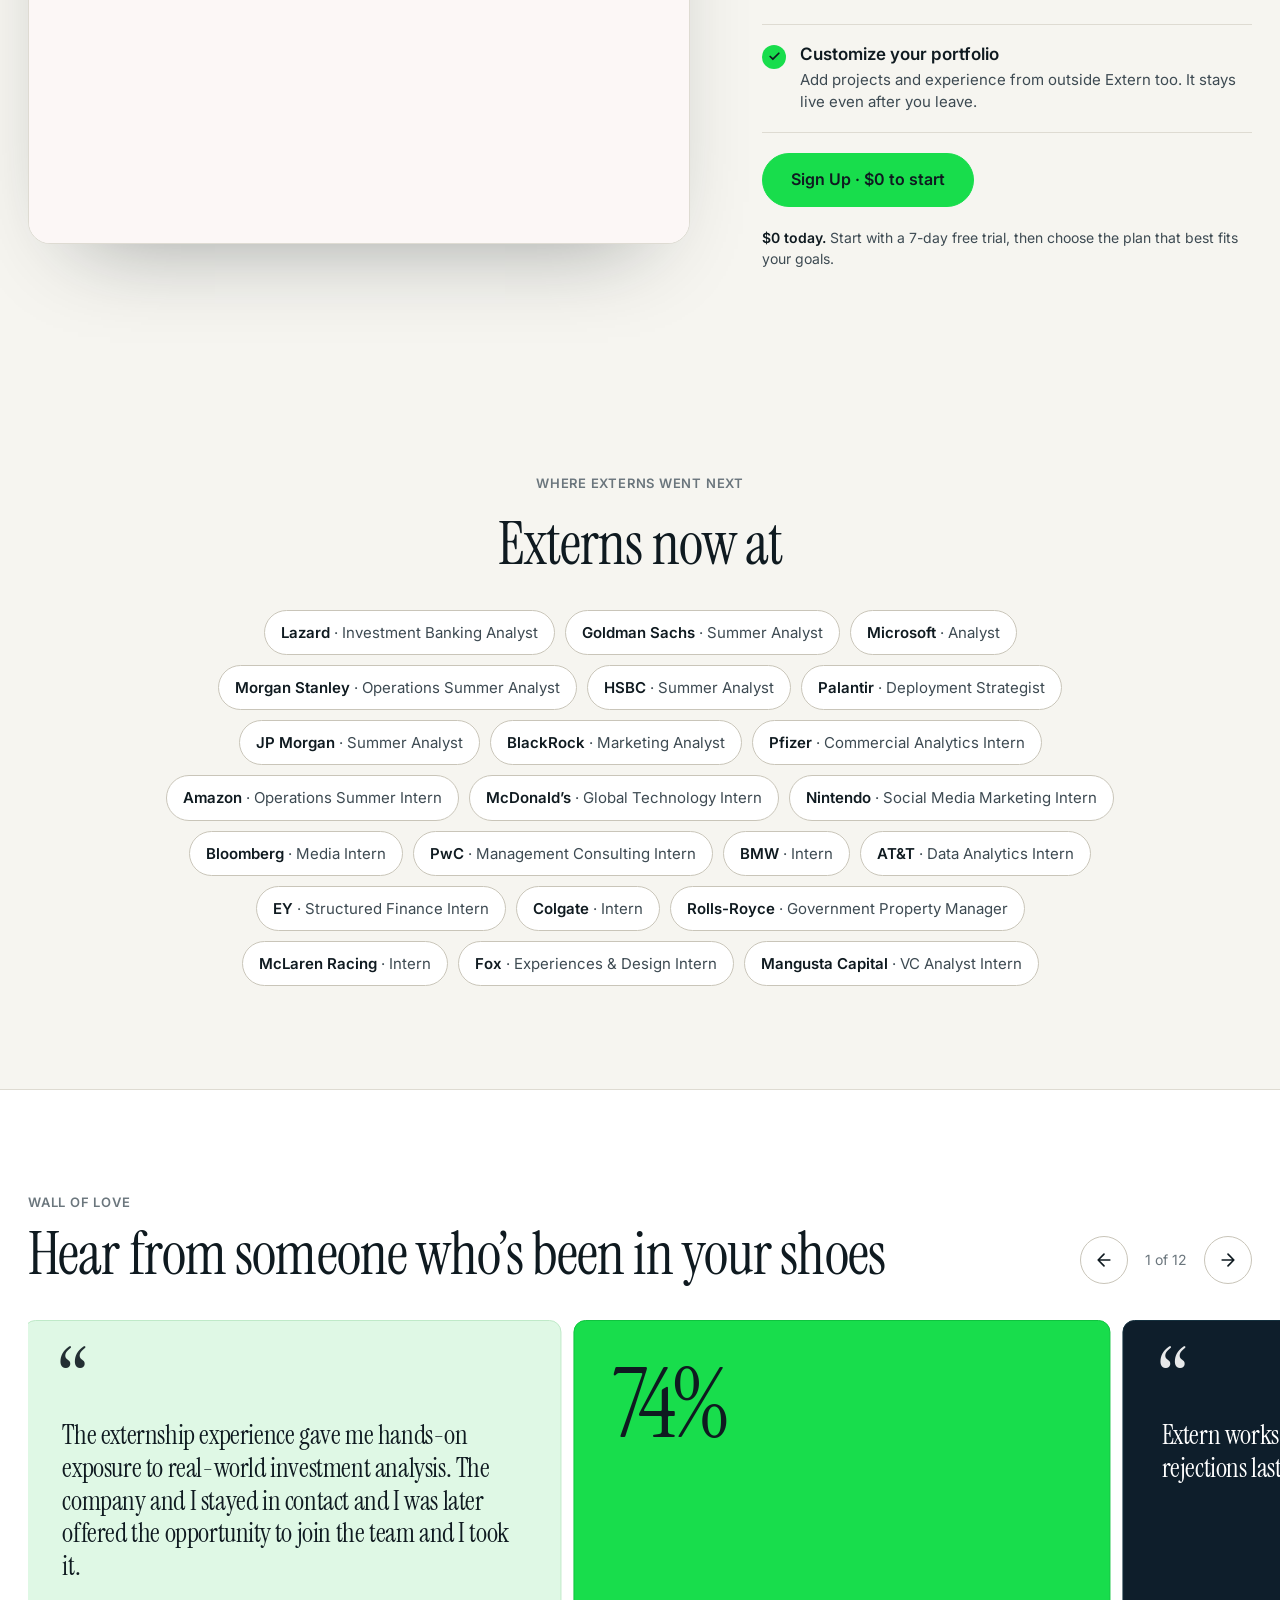
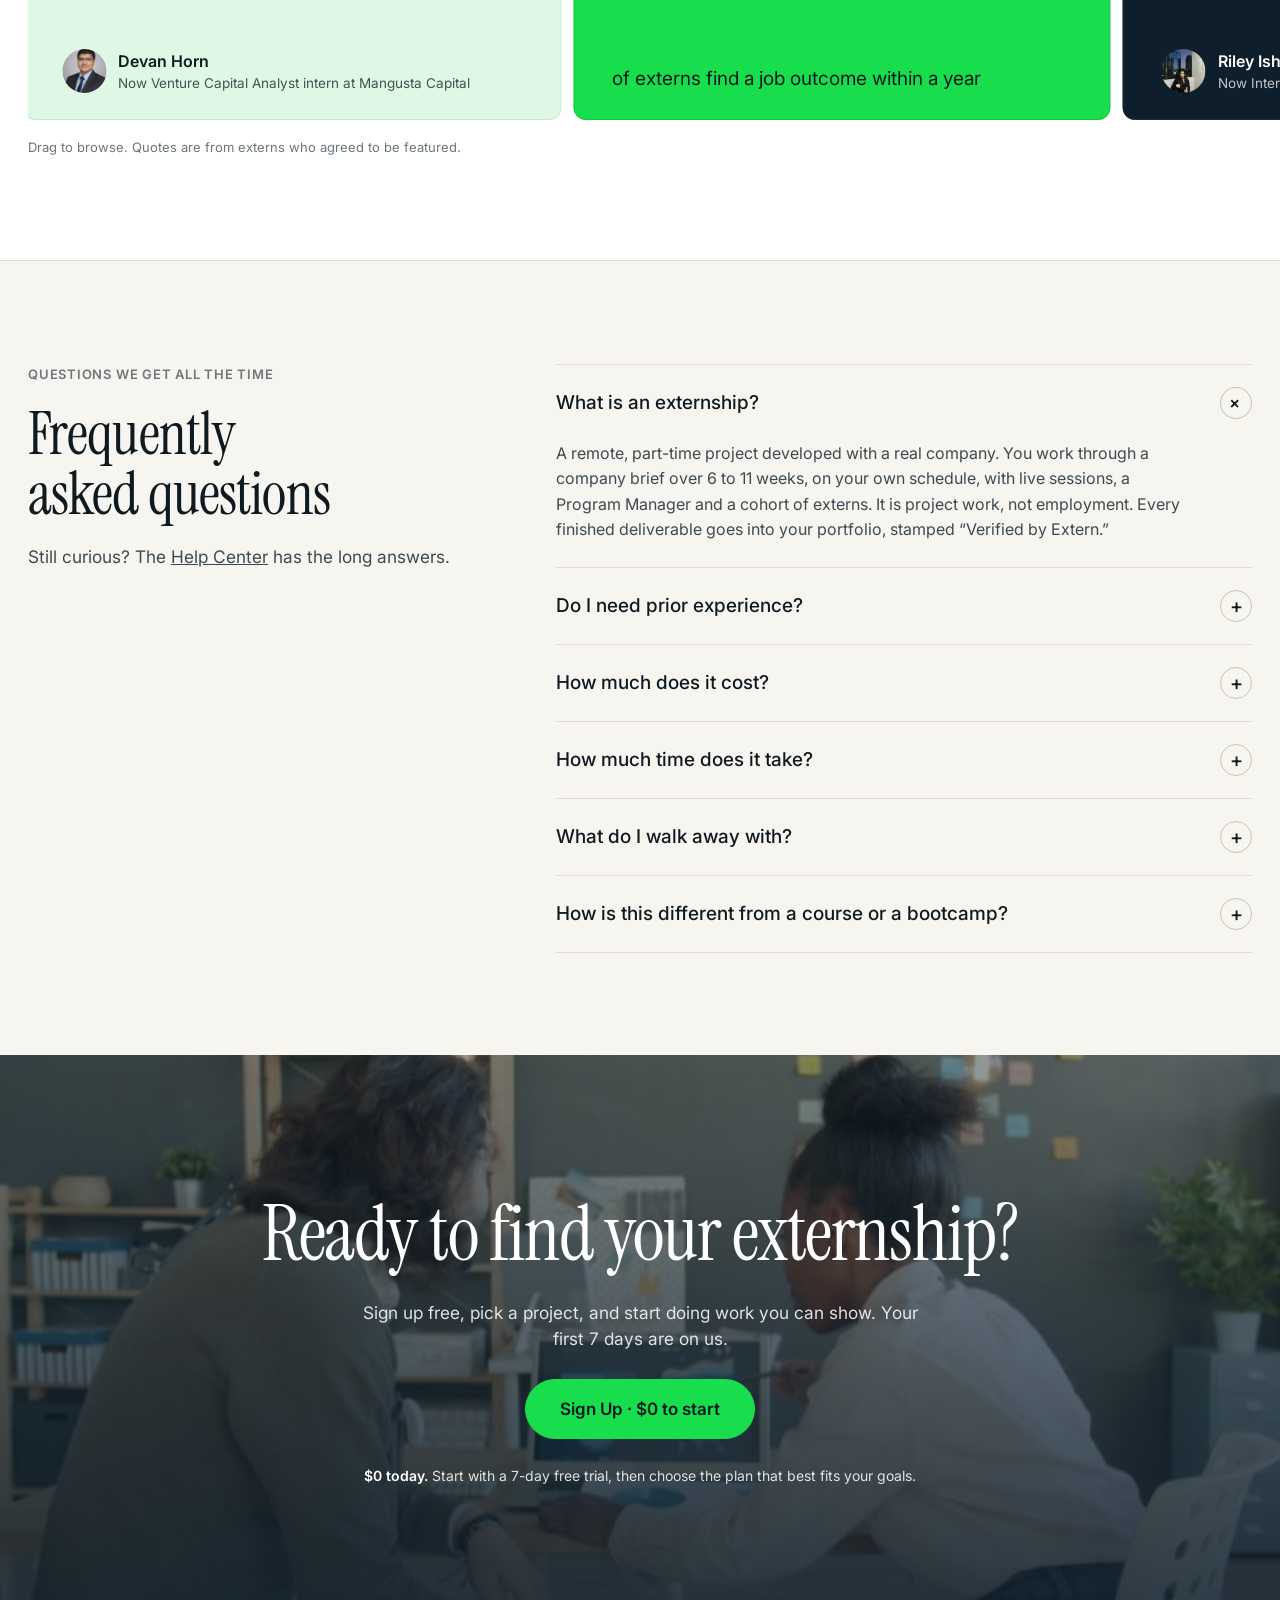
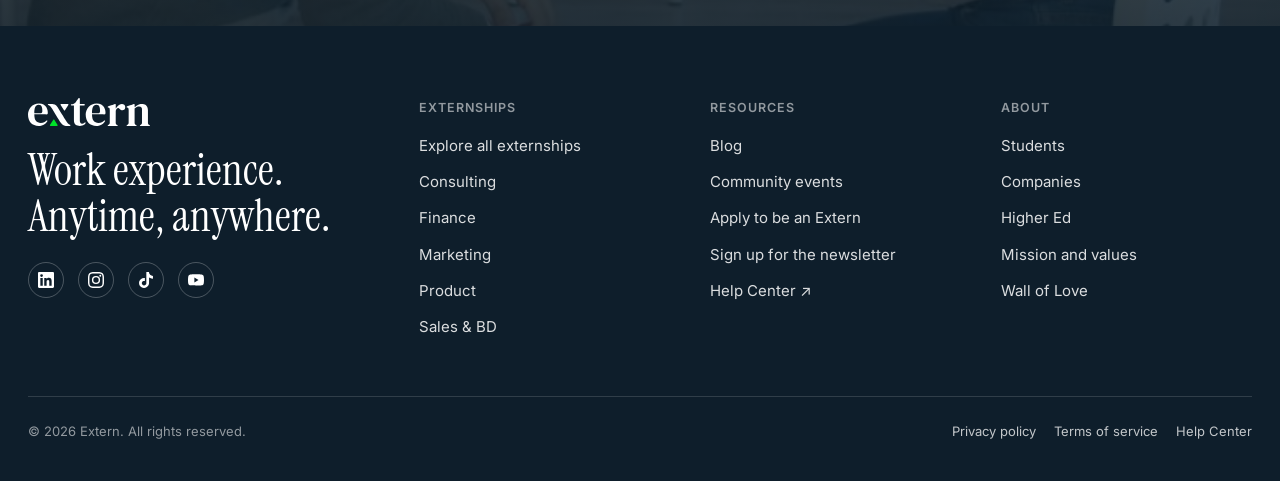
==== commit 10331036: "Wall of love: Dandelion-style drag rail with colored quote and count-up stat cards Co-Authored-By: C" ====
--- a/index.html
+++ b/index.html
@@ -257,22 +257,42 @@
 .sq .who img{width:40px;height:40px;border-radius:50%;object-fit:cover}
 .sq .who b{display:block;font-size:14px}.sq .who span{font-size:13px;color:var(--muted)}
 
-/* testimonial carousel */
-.tst{background:var(--paper);border-top:1px solid var(--line);border-bottom:1px solid var(--line)}
+/* wall of love: drag rail of colored quote + stat cards (Dandelion-style) */
+.tst{background:var(--paper);border-top:1px solid var(--line);border-bottom:1px solid var(--line);overflow:hidden}
 .tst .head{display:flex;justify-content:space-between;align-items:flex-end;gap:20px;margin-bottom:36px;flex-wrap:wrap}
 .arrows{display:flex;gap:10px;align-items:center}
-.arrows button{width:48px;height:48px;flex:0 0 auto;border-radius:50%;border:1px solid var(--line2);background:transparent;display:inline-flex;align-items:center;justify-content:center;color:var(--ink)}
+.arrows button{width:48px;height:48px;border-radius:50%;border:1px solid var(--line2);background:transparent;display:inline-flex;align-items:center;justify-content:center;color:var(--ink);flex:0 0 auto}
 .arrows button:hover{background:var(--ink);color:#fff;border-color:var(--ink)}
 .arrows .cnt{font-size:14px;color:var(--muted);min-width:56px;text-align:center}
-.rail{display:flex;gap:20px;overflow-x:auto;scroll-snap-type:x mandatory;scrollbar-width:none;padding:4px 4px 12px;margin:0 -4px}
-.rail::-webkit-scrollbar{display:none}
-.tcard{flex:0 0 360px;scroll-snap-align:start;background:var(--cream);border-radius:var(--r);padding:26px;display:flex;flex-direction:column;gap:18px;min-height:340px}
-.tcard .who{display:flex;gap:14px;align-items:center}
-.tcard .who img{width:56px;height:56px;border-radius:50%;object-fit:cover}
-.tcard .who b{display:block;font-size:16px}.tcard .who span{font-size:13.5px;color:var(--muted)}
-.tcard blockquote{margin:0;font-size:16px;line-height:1.55;color:var(--ink)}
-.tcard .now{margin-top:auto;font-size:13.5px;color:var(--ink2);border-top:1px solid var(--line);padding-top:14px}
-.tcard .now b{color:var(--ink);font-weight:600}
+.vp{width:calc(100% + (100vw - min(var(--wrapmax),100vw))/2 + 28px);overflow:hidden;cursor:grab;user-select:none;-webkit-user-select:none}
+.vp.drag{cursor:grabbing}
+.rail{display:flex;gap:12px;will-change:transform;touch-action:pan-y pinch-zoom}
+.qc{margin:0;flex:0 0 min(560px,42vw);min-height:400px;border-radius:12px;padding:40px 38px 26px;display:flex;flex-direction:column;position:relative;border:1px solid transparent}
+.qc .qm{font-family:"Instrument Serif",Georgia,serif;font-size:96px;line-height:.6;height:44px;opacity:.9}
+.qc blockquote{margin:14px 0 30px;font-family:"Instrument Serif",Georgia,serif;font-size:clamp(24px,2.1vw,34px);line-height:1.22;letter-spacing:-.015em;max-width:17em}
+.qc .who{margin-top:auto;display:flex;gap:12px;align-items:center}
+.qc .who img,.qc .who .av{width:44px;height:44px;border-radius:50%;object-fit:cover;background:rgba(255,255,255,.4);display:inline-flex;align-items:center;justify-content:center;font-weight:700}
+.qc .who b{display:block;font-size:16px;font-weight:600}
+.qc .who span{display:block;font-size:13.5px;opacity:.75;line-height:1.35}
+.qc.c1{background:var(--green-soft);color:var(--ink);border-color:#bfe9c8}
+.qc.c2{background:var(--deep);color:#fff;border-color:var(--deep2)}
+.qc.c3{background:var(--lav);color:#1d2a7a;border-color:#cfcbff}
+.qc.c4{background:var(--peach);color:#5a2b05;border-color:#f6d3b6}
+.qc.c5{background:var(--ink);color:#fff;border-color:#2b2f33}
+.qc.stat{justify-content:space-between}
+.qc.stat .num{font-family:"Instrument Serif",Georgia,serif;font-size:clamp(76px,7.6vw,124px);line-height:.9;letter-spacing:-.04em;font-variant-numeric:tabular-nums}
+.qc.stat .num small{font-size:.42em;color:#e6a100;vertical-align:.5em}
+.qc.stat p{margin:auto 0 0;font-size:19px;line-height:1.42;max-width:440px}
+.qc.stat.s1{background:var(--green);color:var(--ink);border-color:var(--green-dk)}
+.qc.stat.s2{background:#fff;color:var(--ink);border-color:var(--line2)}
+.qc.stat.s3{background:var(--blue);color:#fff;border-color:#1f43ad}
+@media (max-width:860px){
+  .vp{width:calc(100% + 28px)}
+  .qc{flex-basis:min(82vw,460px);min-height:380px;padding:30px 24px 22px}
+  .qc blockquote{font-size:clamp(22px,5.8vw,28px)}
+  .qc.stat .num{font-size:clamp(70px,20vw,100px)}
+  .qc.stat p{font-size:16px}
+}
 
 /* faq */
 .faq .split{grid-template-columns:.8fr 1.2fr;align-items:start}
@@ -644,27 +664,10 @@
     <div class="cloud rv" aria-label="Roles externs went on to hold">
       <span><b>Lazard</b> · Investment Banking Analyst</span><span><b>Goldman Sachs</b> · Summer Analyst</span><span><b>Microsoft</b> · Analyst</span><span><b>Morgan Stanley</b> · Operations Summer Analyst</span><span><b>HSBC</b> · Summer Analyst</span><span><b>Palantir</b> · Deployment Strategist</span><span><b>JP Morgan</b> · Summer Analyst</span><span><b>BlackRock</b> · Marketing Analyst</span><span><b>Pfizer</b> · Commercial Analytics Intern</span><span><b>Amazon</b> · Operations Summer Intern</span><span><b>McDonald’s</b> · Global Technology Intern</span><span><b>Nintendo</b> · Social Media Marketing Intern</span><span><b>Bloomberg</b> · Media Intern</span><span><b>PwC</b> · Management Consulting Intern</span><span><b>BMW</b> · Intern</span><span><b>AT&amp;T</b> · Data Analytics Intern</span><span><b>EY</b> · Structured Finance Intern</span><span><b>Colgate</b> · Intern</span><span><b>Rolls-Royce</b> · Government Property Manager</span><span><b>McLaren Racing</b> · Intern</span><span><b>Fox</b> · Experiences &amp; Design Intern</span><span><b>Mangusta Capital</b> · VC Analyst Intern</span>
     </div>
-    <div class="statq rv">
-      <div class="sq">
-        <div class="big">74%</div><div class="lab">of externs find a job outcome within a year</div>
-        <blockquote>“Everyone wants you to have experience before you can even get an internship, and Extern was what helped me break through that barrier.”</blockquote>
-        <div class="who"><img src="assets/face_gevans-gabeau.jpg" alt=""><div><b>Gevans Gabeau</b><span>Incoming Investment Banking Analyst, Lazard</span></div></div>
-      </div>
-      <div class="sq">
-        <div class="big">4.8<small>★</small></div><div class="lab">average extern rating</div>
-        <blockquote>“Less than two months after my externship, I landed a junior year internship with Goldman Sachs. I talked a lot about the project we worked on during the externship.”</blockquote>
-        <div class="who"><img src="assets/face_bintou-drammeh.jpg" alt=""><div><b>Bintou Majula Drammeh</b><span>Summer Analyst at Goldman Sachs</span></div></div>
-      </div>
-      <div class="sq">
-        <div class="big">30+</div><div class="lab">company-briefed projects to choose from</div>
-        <blockquote>“Extern was the very first thing on my resume. I pulled up the slide deck I built during my externship in an interview, and it snowballed into roles at Dell, Google, and now Microsoft.”</blockquote>
-        <div class="who"><img src="assets/face_dakarai-young.png" alt=""><div><b>Dakarai Young</b><span>Analyst at Microsoft</span></div></div>
-      </div>
-    </div>
   </div>
 </section>
 
-<!-- testimonials carousel -->
+<!-- wall of love: drag rail -->
 <section class="tst" id="stories">
   <div class="wrap">
     <div class="head rv">
@@ -678,20 +681,21 @@
         <button type="button" id="next" aria-label="Next"><svg width="20" height="20" viewBox="0 0 24 24" fill="none" stroke="currentColor" stroke-width="2" stroke-linecap="round" stroke-linejoin="round"><path d="M5 12h14M12 5l7 7-7 7"/></svg></button>
       </div>
     </div>
-    <div class="rail rv" id="rail">
-      <div class="tcard"><div class="who"><img src="assets/face_devan-horn.jpg" alt=""><div><b>Devan Horn</b><span>Mangusta Capital externship</span></div></div><blockquote>“The externship experience gave me hands-on exposure to real-world investment analysis and sharpened how I present financial insights at a professional level. The company and I stayed in contact and I was later offered the opportunity to join the team and I took it.”</blockquote><p class="now">Currently <b>Venture Capital Analyst intern at Mangusta Capital</b></p></div>
-      <div class="tcard"><div class="who"><img src="assets/face_riley-ishimaru.jpg" alt=""><div><b>Riley Ishimaru</b><span>Extern alum</span></div></div><blockquote>“Extern works. I went from 500+ internship rejections last summer to 5+ offers this year. Thank you so much to the team at Extern, which truly made such an impact in my career!”</blockquote><p class="now">Currently <b>Intern at BMW</b></p></div>
-      <div class="tcard"><div class="who"><img src="assets/face_alice-mollet.jpg" alt=""><div><b>Alice Mollet</b><span>Finance externship</span></div></div><blockquote>“I was able to have tangible experiences to touch upon in my interviews. I explained what I was working on and how it would impact my role in their firm, and they loved it.”</blockquote><p class="now">Currently <b>Summer Analyst at HSBC</b></p></div>
-      <div class="tcard"><div class="who"><img src="assets/face_gabrielle-villagonzalo.jpg" alt=""><div><b>Gabrielle Villagonzalo</b><span>Extern alum</span></div></div><blockquote>“I love how Extern guides their externs. They’re there with you every step of the way. It’s very beginner friendly and it’s also interactive learning that meets you where you’re at.”</blockquote><p class="now">Currently <b>Incoming Operations Summer Intern at Amazon</b></p></div>
-      <div class="tcard"><div class="who"><img src="assets/face_khalid-farah.jpg" alt=""><div><b>Khalid Farah</b><span>Finance externship</span></div></div><blockquote>“The project felt real, practical, useful, and using AI made things easier to understand. Overall, it was a good experience that showed me how things actually work.”</blockquote><p class="now">Currently <b>Private Equity Summer Analyst at Ally Equity Partners</b></p></div>
-      <div class="tcard"><div class="who"><img src="assets/face_chance-lim.jpg" alt=""><div><b>Chance Lim</b><span>Extern alum</span></div></div><blockquote>“Gaining real world experience with Extern, I was able to secure 2 full time offers in FinTech and 5 internship offers from Fortune 500 companies as an international student.”</blockquote><p class="now">Currently <b>Associate Product Manager at Sage</b></p></div>
-      <div class="tcard"><div class="who"><img src="assets/face_daniel-shaker.jpg" alt=""><div><b>Daniel Shaker</b><span>Finance externship</span></div></div><blockquote>“Overall it was a great experience and great way to learn new skills. They really take the time to guide you and when you’re learning new skills, you’re also learning about the tools which is huge.”</blockquote><p class="now">Currently <b>Incoming Operations Summer Analyst at Morgan Stanley</b></p></div>
-      <div class="tcard"><div class="who"><img src="assets/face_alejandra-campos.jpg" alt=""><div><b>Alejandra Campos</b><span>Extern alum</span></div></div><blockquote>“I was only able to get amazing opportunities because I finally had experience on my resume from my externships.”</blockquote><p class="now">Currently <b>Marketing Analyst at BlackRock</b></p></div>
-      <div class="tcard"><div class="who"><img src="assets/face_elizabeth-guzman-de-anda.jpg" alt=""><div><b>Elizabeth Guzman De Anda</b><span>Data externship</span></div></div><blockquote>“My Master’s program is more transactional. You do the assignments, you learn the theory, but Extern helped me see how to actually use those skills in a business context.”</blockquote><p class="now">Currently <b>Data &amp; Operations Analyst at University of San Francisco</b></p></div>
-      <div class="tcard"><div class="who"><img src="assets/face_garrett-boyce.png" alt=""><div><b>Garrett Boyce</b><span>HP Tech Ventures externship</span></div></div><blockquote>“If I hadn’t done an externship, I’d be spending hours watching YouTube videos to understand which careers I might enjoy! Externships should be a requirement for every college student.”</blockquote><p class="now">Currently <b>Deployment Strategist at Palantir</b></p></div>
-      <div class="tcard"><div class="who"><img src="assets/face_alyssa-jhingree.jpg" alt=""><div><b>Alyssa Jhingree</b><span>VC externship</span></div></div><blockquote>“Positive aspects included hands-on experience in structuring investment memos and utilizing AI to streamline content creation. This is the type of experience that matters when interviewing.”</blockquote><p class="now">Currently <b>Intern at McLaren Racing</b></p></div>
-      <div class="tcard"><div class="who"><img src="assets/face_sabine-kabuika.png" alt=""><div><b>Sabine Kabuika</b><span>Extern alum</span></div></div><blockquote>“I got to work with real data and present insights that mattered. Those externships gave me the confidence and portfolio to land my next opportunity.”</blockquote><p class="now">Currently <b>Global Technology Intern at McDonald’s</b></p></div>
-    </div>
+    <div class="vp rv" id="vp"><div class="rail" id="rail">
+      <figure class="qc c1"><span class="qm" aria-hidden="true">“</span><blockquote>The externship experience gave me hands-on exposure to real-world investment analysis. The company and I stayed in contact and I was later offered the opportunity to join the team and I took it.</blockquote><figcaption class="who"><img src="assets/face_devan-horn.jpg" alt=""><div><b>Devan Horn</b><span>Now Venture Capital Analyst intern at Mangusta Capital</span></div></figcaption></figure>
+      <article class="qc stat s1" aria-label="74% of externs find a job outcome within a year"><span class="num" data-count="74" data-suffix="%">74%</span><p>of externs find a job outcome within a year</p></article>
+      <figure class="qc c2"><span class="qm" aria-hidden="true">“</span><blockquote>Extern works. I went from 500+ internship rejections last summer to 5+ offers this year.</blockquote><figcaption class="who"><img src="assets/face_riley-ishimaru.jpg" alt=""><div><b>Riley Ishimaru</b><span>Now Intern at BMW</span></div></figcaption></figure>
+      <figure class="qc c3"><span class="qm" aria-hidden="true">“</span><blockquote>I was able to have tangible experiences to touch upon in my interviews. I explained what I was working on and how it would impact my role in their firm, and they loved it.</blockquote><figcaption class="who"><img src="assets/face_alice-mollet.jpg" alt=""><div><b>Alice Mollet</b><span>Now Summer Analyst at HSBC</span></div></figcaption></figure>
+      <article class="qc stat s2" aria-label="4.8★ average extern rating across completed externships"><span class="num" data-count="4.8" data-dec="1">4.8<small>★</small></span><p>average extern rating across completed externships</p></article>
+      <figure class="qc c4"><span class="qm" aria-hidden="true">“</span><blockquote>I love how Extern guides their externs. They’re there with you every step of the way. It’s very beginner friendly.</blockquote><figcaption class="who"><img src="assets/face_gabrielle-villagonzalo.jpg" alt=""><div><b>Gabrielle Villagonzalo</b><span>Now Incoming Operations Summer Intern at Amazon</span></div></figcaption></figure>
+      <figure class="qc c5"><span class="qm" aria-hidden="true">“</span><blockquote>Extern was the very first thing on my resume. I pulled up the slide deck I built during my externship in an interview, and it snowballed into roles at Dell, Google, and now Microsoft.</blockquote><figcaption class="who"><img src="assets/face_dakarai-young.png" alt=""><div><b>Dakarai Young</b><span>Now Analyst at Microsoft</span></div></figcaption></figure>
+      <article class="qc stat s3" aria-label="30+ company-briefed projects to choose from, all remote"><span class="num" data-count="30" data-suffix="+">30+</span><p>company-briefed projects to choose from, all remote</p></article>
+      <figure class="qc c1"><span class="qm" aria-hidden="true">“</span><blockquote>Less than two months after my externship, I landed a junior year internship with Goldman Sachs. I talked a lot about the project we worked on during the externship.</blockquote><figcaption class="who"><img src="assets/face_bintou-drammeh.jpg" alt=""><div><b>Bintou Majula Drammeh</b><span>Now Summer Analyst at Goldman Sachs</span></div></figcaption></figure>
+      <figure class="qc c3"><span class="qm" aria-hidden="true">“</span><blockquote>The project felt real, practical, useful, and using AI made things easier to understand. Overall, it was a good experience that showed me how things actually work.</blockquote><figcaption class="who"><img src="assets/face_khalid-farah.jpg" alt=""><div><b>Khalid Farah</b><span>Now Private Equity Summer Analyst at Ally Equity Partners</span></div></figcaption></figure>
+      <figure class="qc c2"><span class="qm" aria-hidden="true">“</span><blockquote>Gaining real world experience with Extern, I was able to secure 2 full time offers in FinTech and 5 internship offers from Fortune 500 companies as an international student.</blockquote><figcaption class="who"><img src="assets/face_chance-lim.jpg" alt=""><div><b>Chance Lim</b><span>Now Associate Product Manager at Sage</span></div></figcaption></figure>
+      <figure class="qc c4"><span class="qm" aria-hidden="true">“</span><blockquote>My Master’s program is more transactional. You do the assignments, you learn the theory, but Extern helped me see how to actually use those skills in a business context.</blockquote><figcaption class="who"><img src="assets/face_elizabeth-guzman-de-anda.jpg" alt=""><div><b>Elizabeth Guzman De Anda</b><span>Now Data &amp; Operations Analyst at University of San Francisco</span></div></figcaption></figure>
+    </div></div>
+    <p class="fine rv" style="margin-top:18px">Drag to browse. Quotes are from externs who agreed to be featured.</p>
   </div>
 </section>
 
@@ -893,16 +897,41 @@
   mback.addEventListener('click',function(){go(step-1)});
   cue();
 
-  // testimonial rail
-  var rail=document.getElementById('rail'),cards=rail.children,cnt=document.getElementById('cnt');
-  function idx(){var c=cards[0],w=c.offsetWidth+20;return Math.min(cards.length,Math.round(rail.scrollLeft/w)+1)}
-  function upd(){cnt.textContent=idx()+' of '+cards.length}
-  rail.addEventListener('scroll',function(){requestAnimationFrame(upd)});
-  document.getElementById('next').addEventListener('click',function(){rail.scrollBy({left:cards[0].offsetWidth+20,behavior:reduce?'auto':'smooth'})});
-  document.getElementById('prev').addEventListener('click',function(){rail.scrollBy({left:-(cards[0].offsetWidth+20),behavior:reduce?'auto':'smooth'})});
-  upd();
-
-  // portfolio animation in the trial band
+// wall of love: infinite drag rail with drift + count-up stats
+  var vp=document.getElementById('vp'),rail=document.getElementById('rail'),cnt=document.getElementById('cnt');
+  var N=rail.children.length;
+  rail.innerHTML+=rail.innerHTML; // duplicate for seamless wrap
+  var cards=[].slice.call(rail.children),GAP=12;
+  function cw(){return cards[0].getBoundingClientRect().width+GAP}
+  var x=0,vx=0,drift=reduce?0:-0.35,dragging=false,startX=0,lastX=0,lastT=0,hover=false,inview=false,half=0;
+  function measure(){half=cw()*N}
+  measure(); window.addEventListener('resize',measure);
+  function wrap(){if(x<=-half)x+=half;if(x>0)x-=half}
+  function render(){rail.style.transform='translate3d('+x+'px,0,0)';var i=Math.round(-x/cw())%N;if(i<0)i+=N;cnt.textContent=(i+1)+' of '+N;}
+  function tick(){
+    if(!dragging){
+      if(Math.abs(vx)>0.05){x+=vx;vx*=0.94}else if(inview&&!hover){x+=drift}
+      wrap();render();
+    }
+    requestAnimationFrame(tick);
+  }
+  requestAnimationFrame(tick);
+  vp.addEventListener('mouseenter',function(){hover=true});vp.addEventListener('mouseleave',function(){hover=false});
+  vp.addEventListener('pointerdown',function(e){dragging=true;vp.classList.add('drag');startX=lastX=e.clientX;lastT=performance.now();vx=0;vp.setPointerCapture(e.pointerId)});
+  vp.addEventListener('pointermove',function(e){if(!dragging)return;var dx=e.clientX-lastX,t=performance.now();x+=dx;vx=dx/Math.max(1,t-lastT)*16;lastX=e.clientX;lastT=t;wrap();render();});
+  function endDrag(e){if(!dragging)return;dragging=false;vp.classList.remove('drag');if(Math.abs(e.clientX-startX)>6){var sup=function(ev){ev.preventDefault();ev.stopPropagation()};vp.addEventListener('click',sup,{once:true,capture:true})}}
+  vp.addEventListener('pointerup',endDrag);vp.addEventListener('pointercancel',endDrag);
+  function glide(target){var steps=0,from=x,d=target-from;vx=0;(function step(){steps++;var t=Math.min(1,steps/28),e=1-Math.pow(1-t,3);x=from+d*e;wrap();render();if(t<1)requestAnimationFrame(step)})()}
+  document.getElementById('next').addEventListener('click',function(){glide(Math.round(x/cw())*cw()-cw())});
+  document.getElementById('prev').addEventListener('click',function(){glide(Math.round(x/cw())*cw()+cw())});
+  // count-up on stats
+  var counted=false;
+  function countUp(el){var to=parseFloat(el.dataset.count),dec=+(el.dataset.dec||0),suf=el.dataset.suffix||'',small=el.querySelector('small'),t0=null;(function f(ts){if(!t0)t0=ts;var p=Math.min(1,(ts-t0)/1400),e=1-Math.pow(1-p,3),v=(to*e).toFixed(dec);el.textContent=v+suf;if(small)el.appendChild(small);if(p<1)requestAnimationFrame(f)})}
+  function countUpAll(){if(counted||reduce)return;counted=true;cards.forEach(function(c){var n=c.querySelector('.num');if(n)requestAnimationFrame(function(ts){countUp(n)(ts)})})}
+  if('IntersectionObserver' in window){new IntersectionObserver(function(es){es.forEach(function(e){inview=e.isIntersecting;if(inview)countUpAll();})},{threshold:.2}).observe(vp);}else{inview=true;countUpAll();}
+  render();
+
+    // portfolio animation in the trial band
   var pv=document.getElementById('pfvid');
   if(pv&&!reduce&&'IntersectionObserver' in window){new IntersectionObserver(function(es){es.forEach(function(e){if(e.isIntersecting)pv.play().catch(function(){});else pv.pause();})},{threshold:.3}).observe(pv);}
 
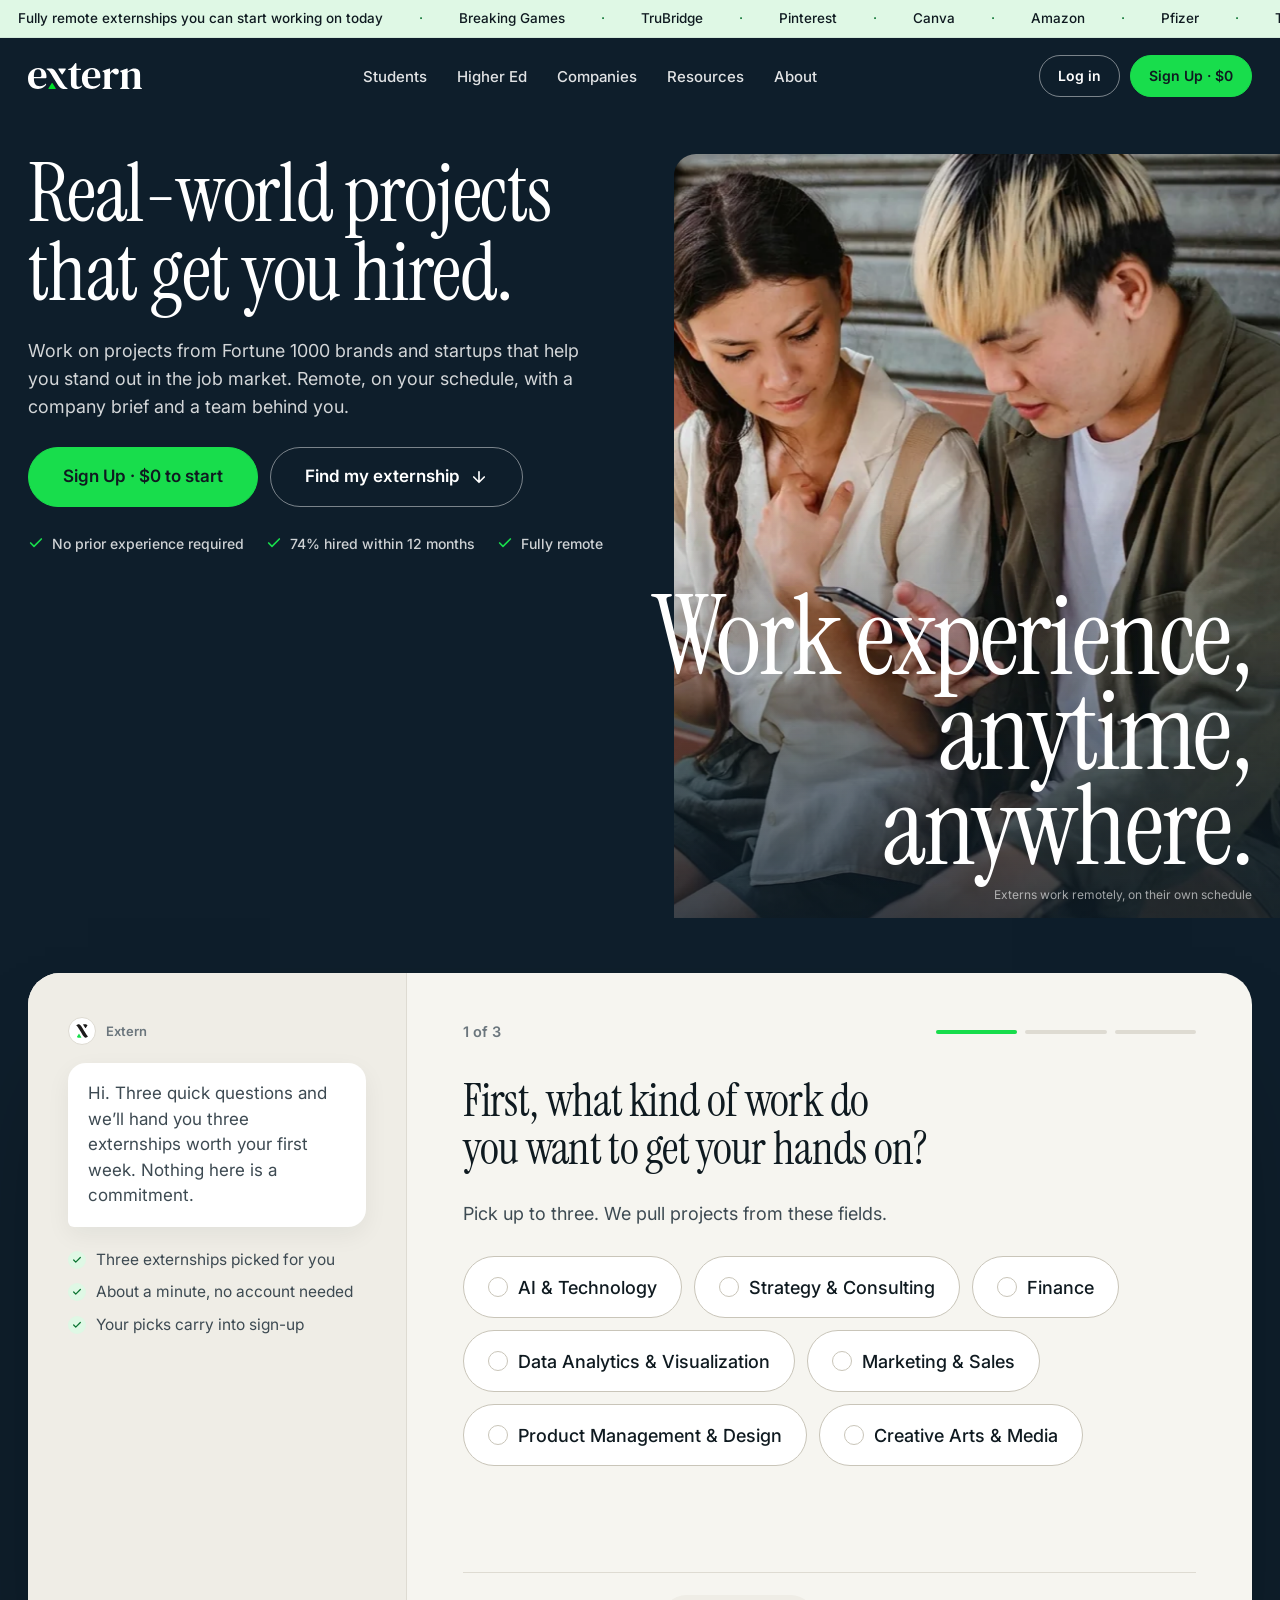
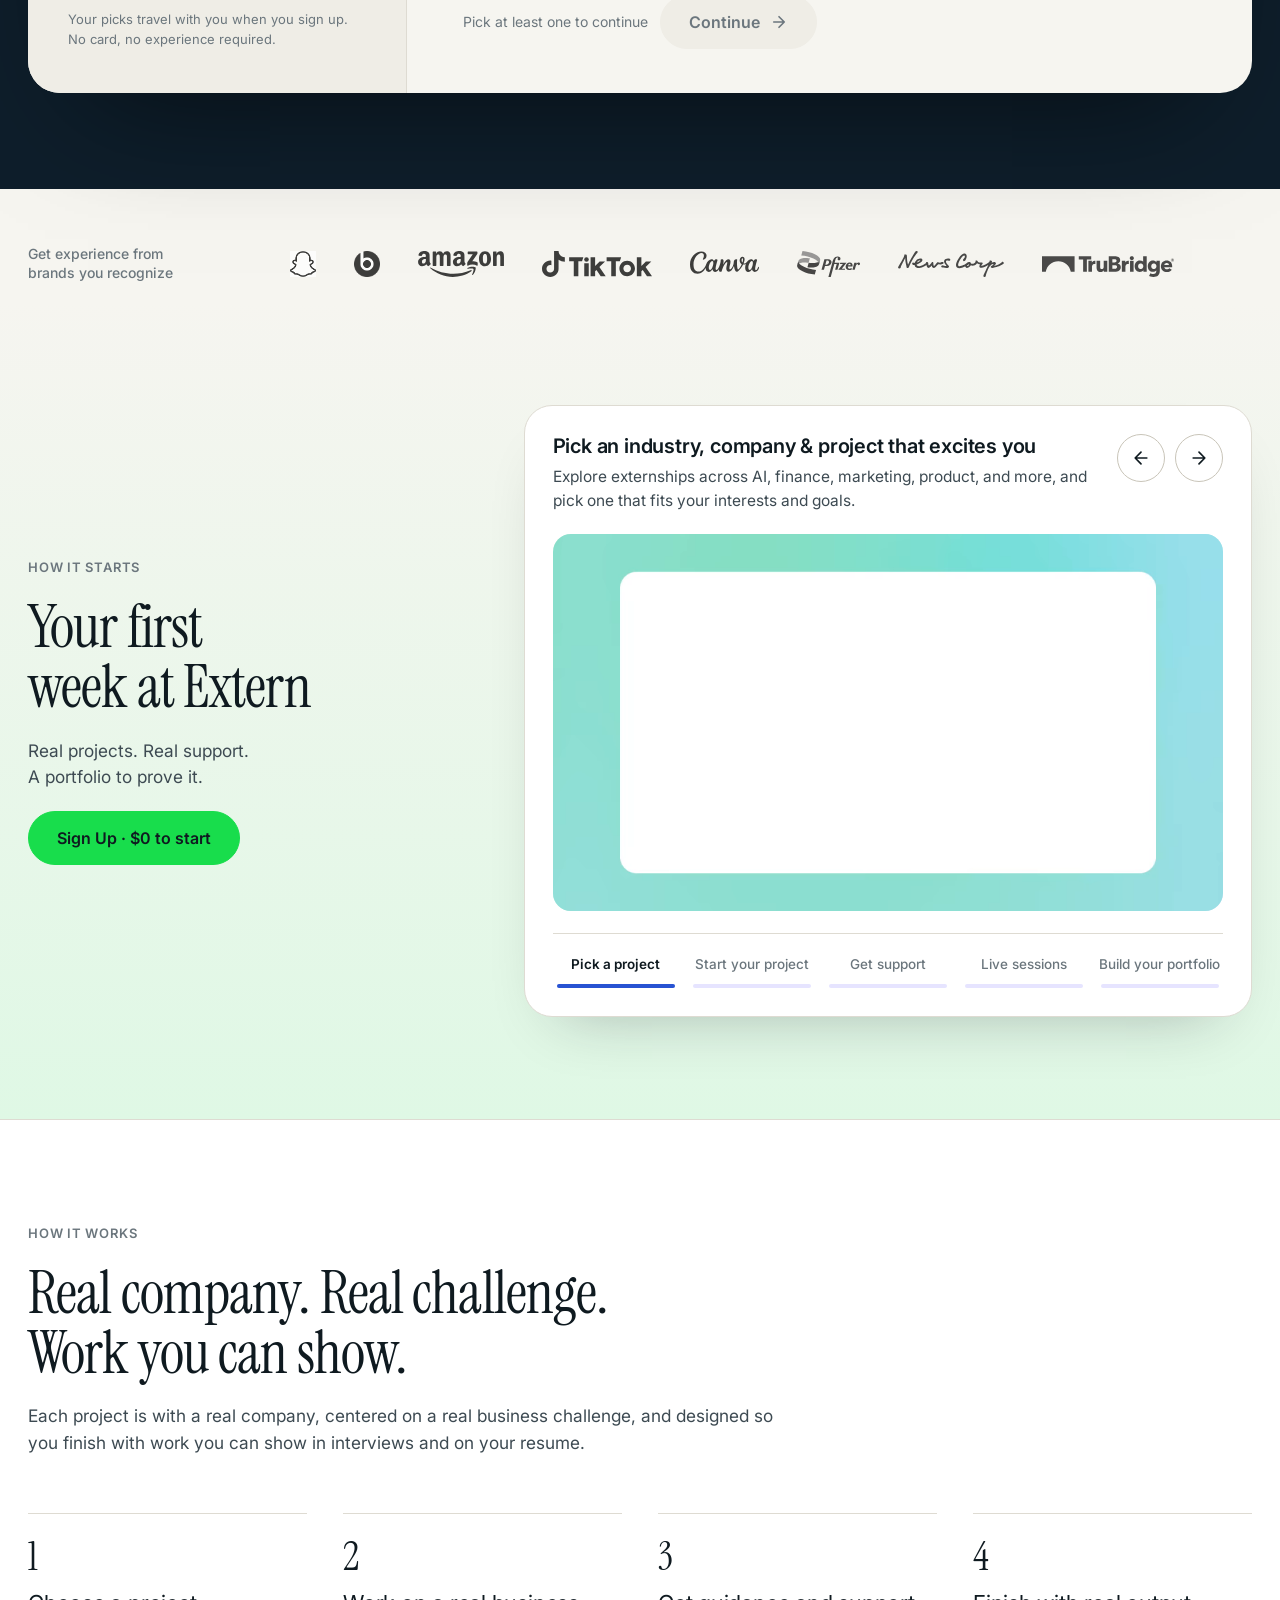
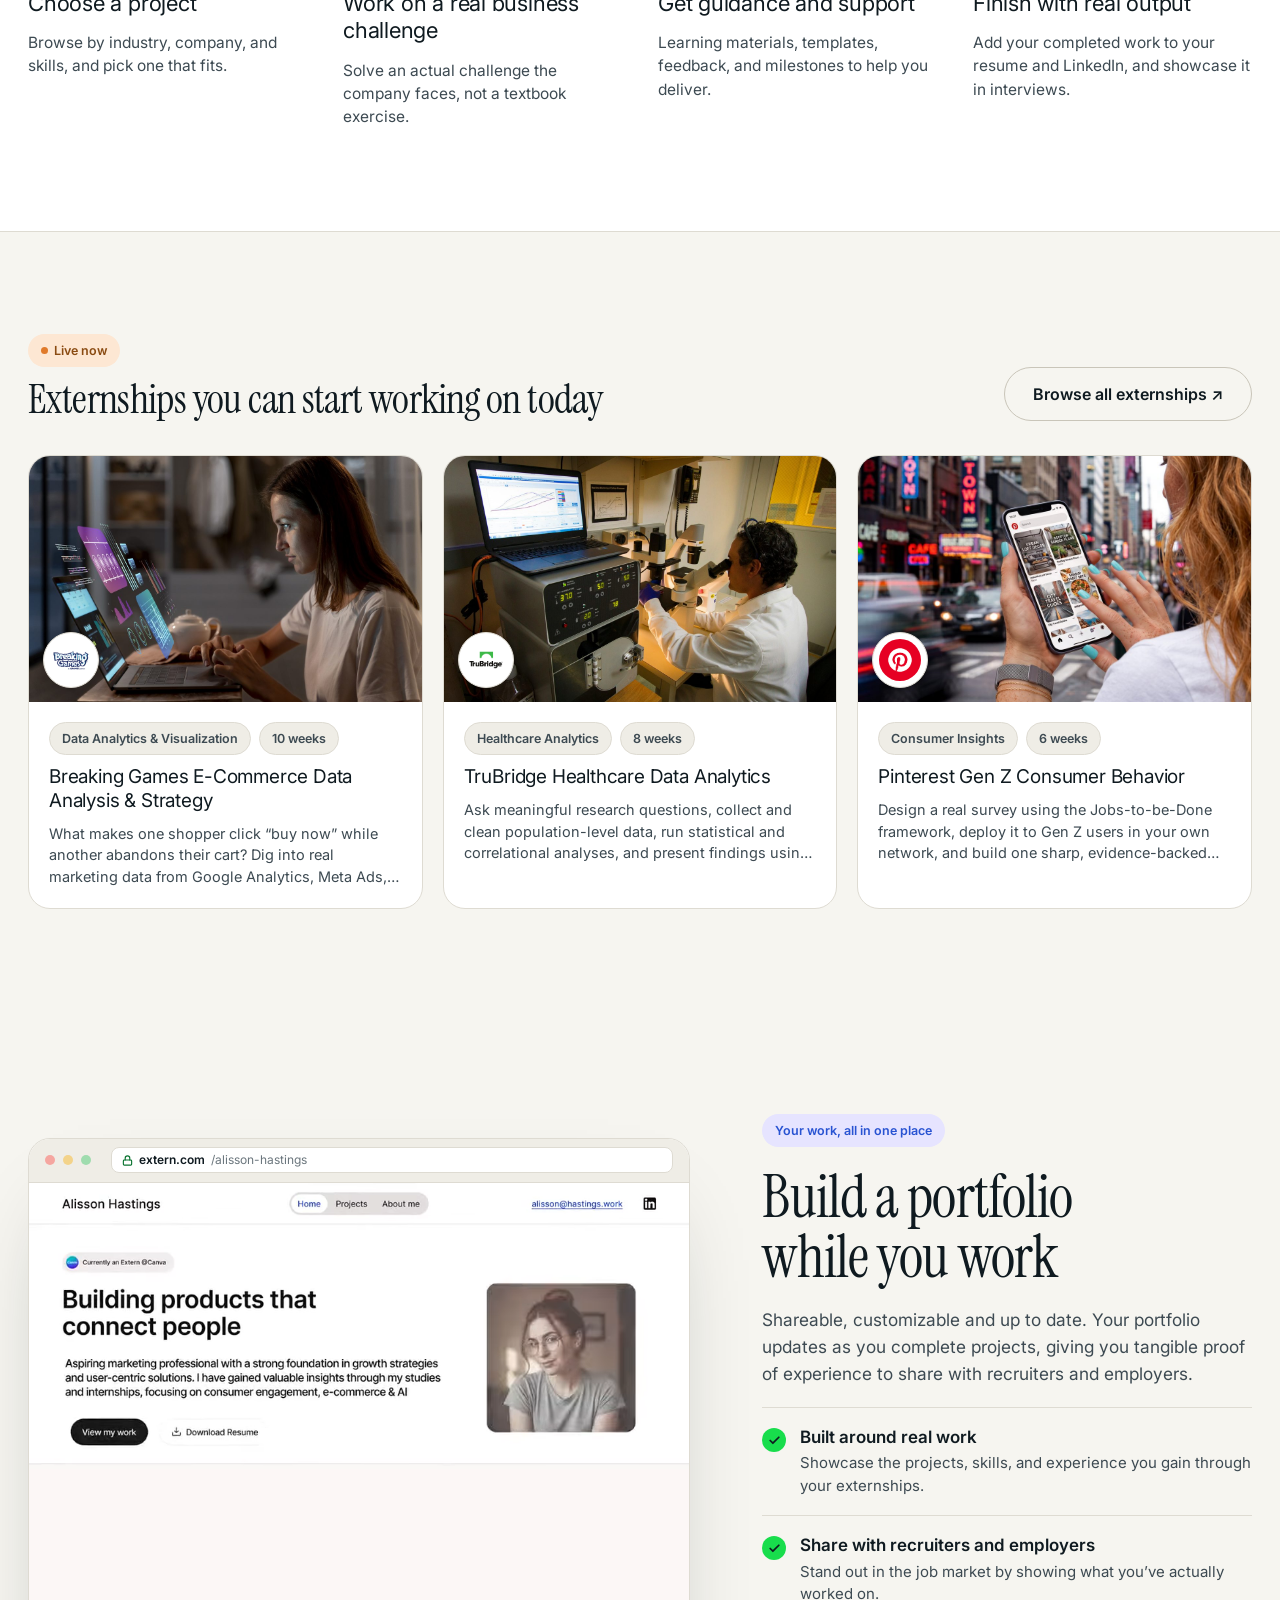
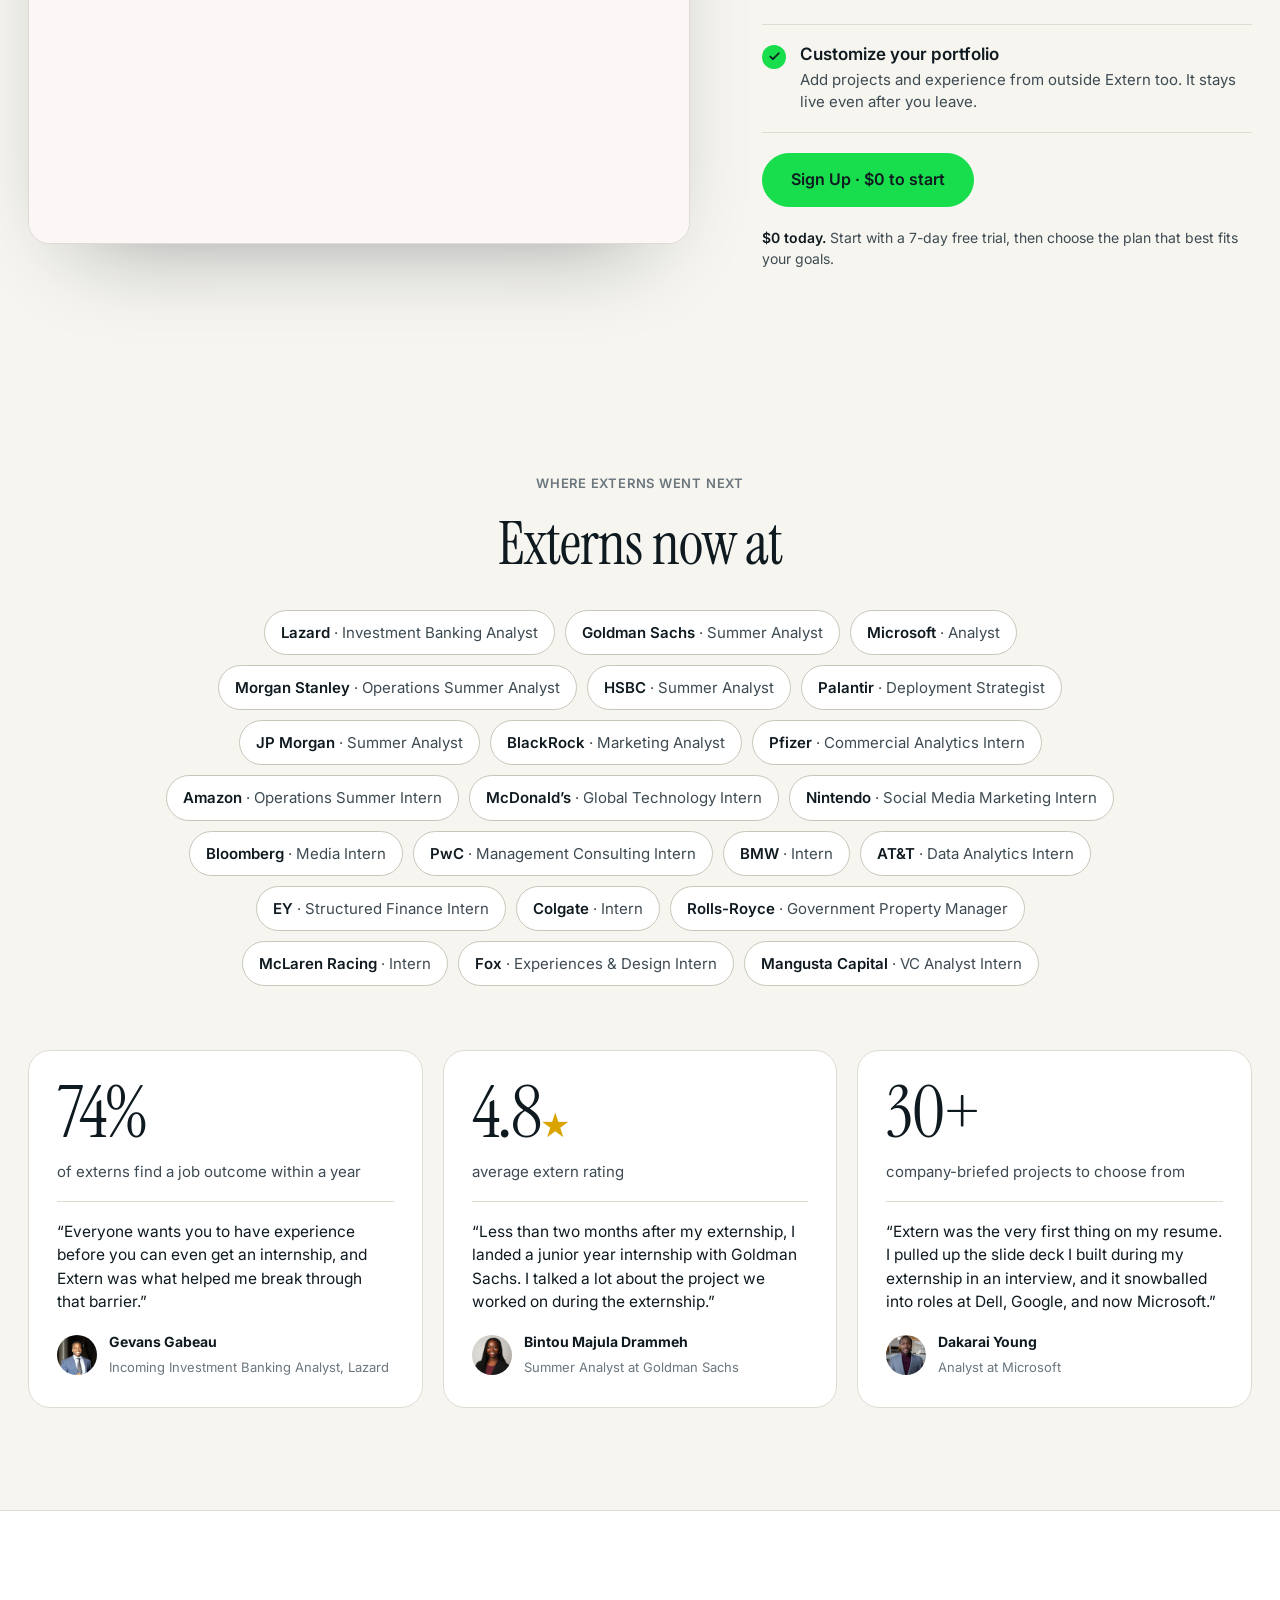
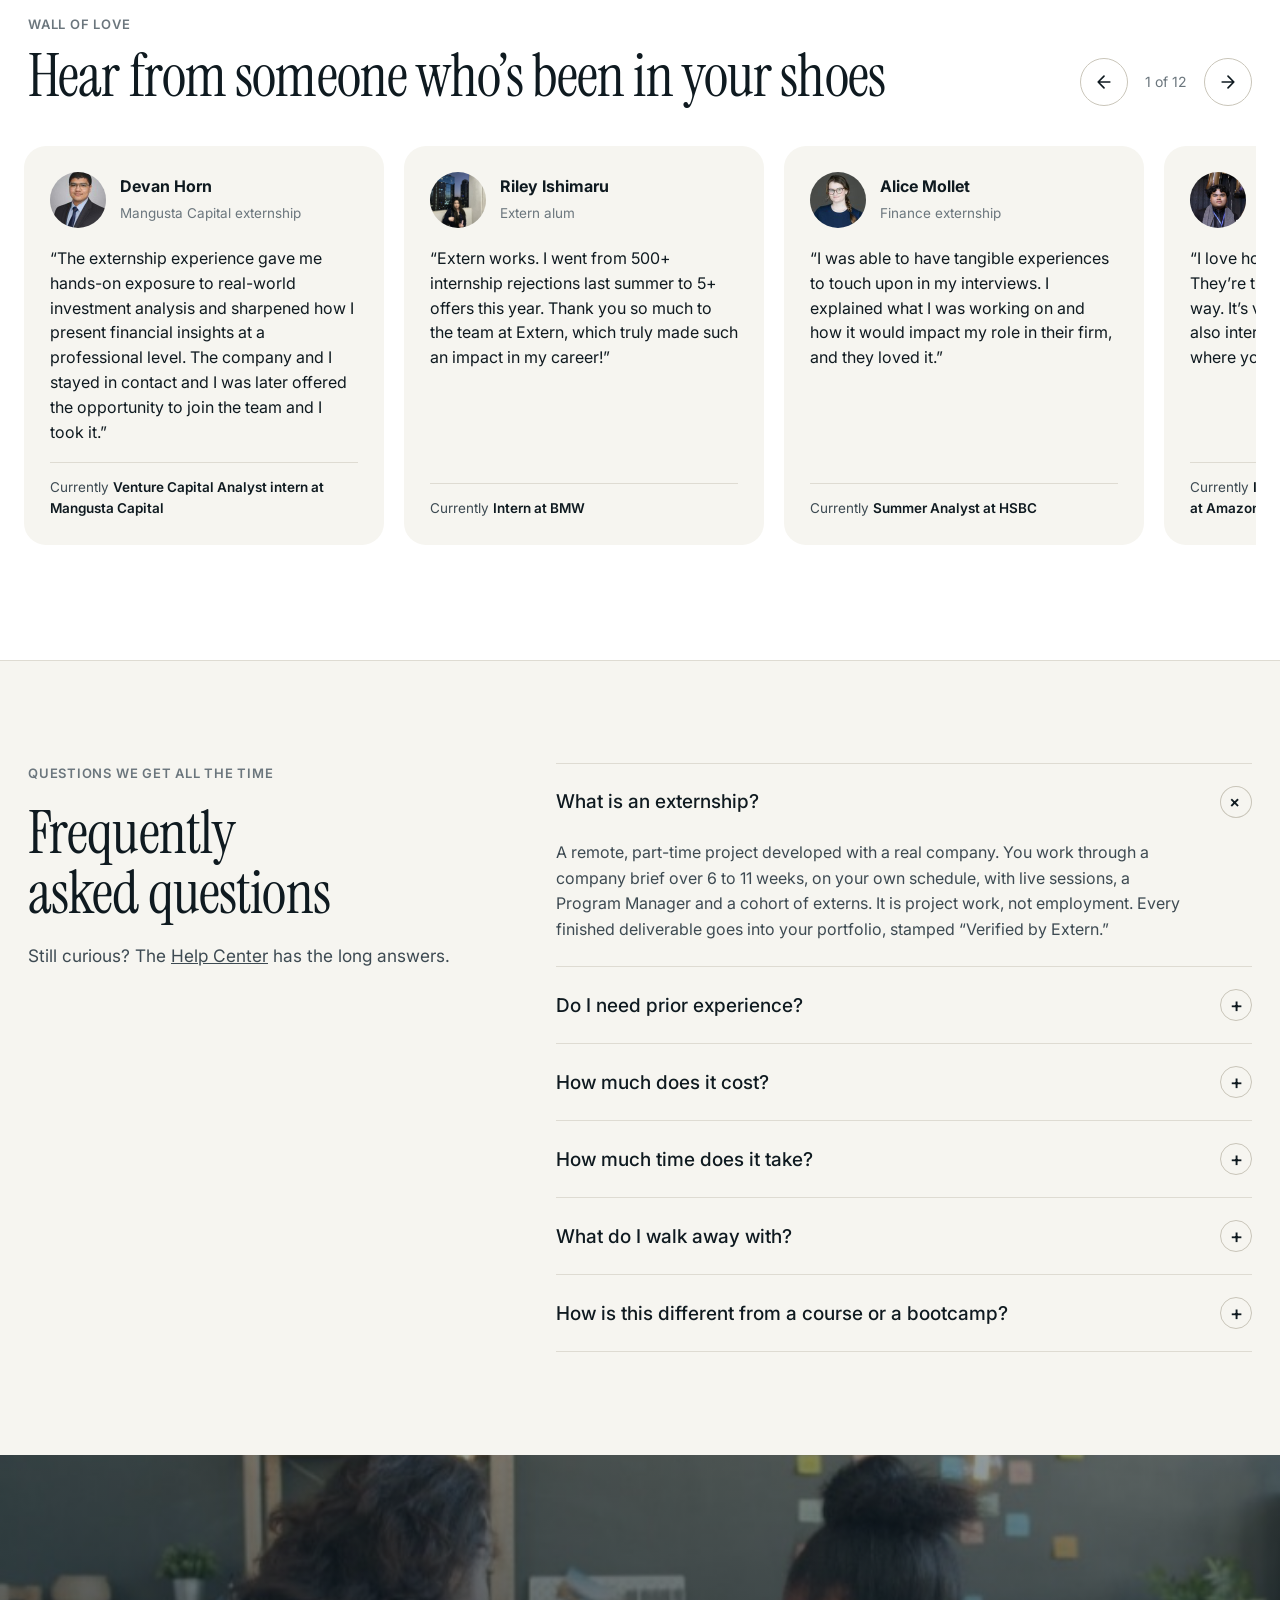
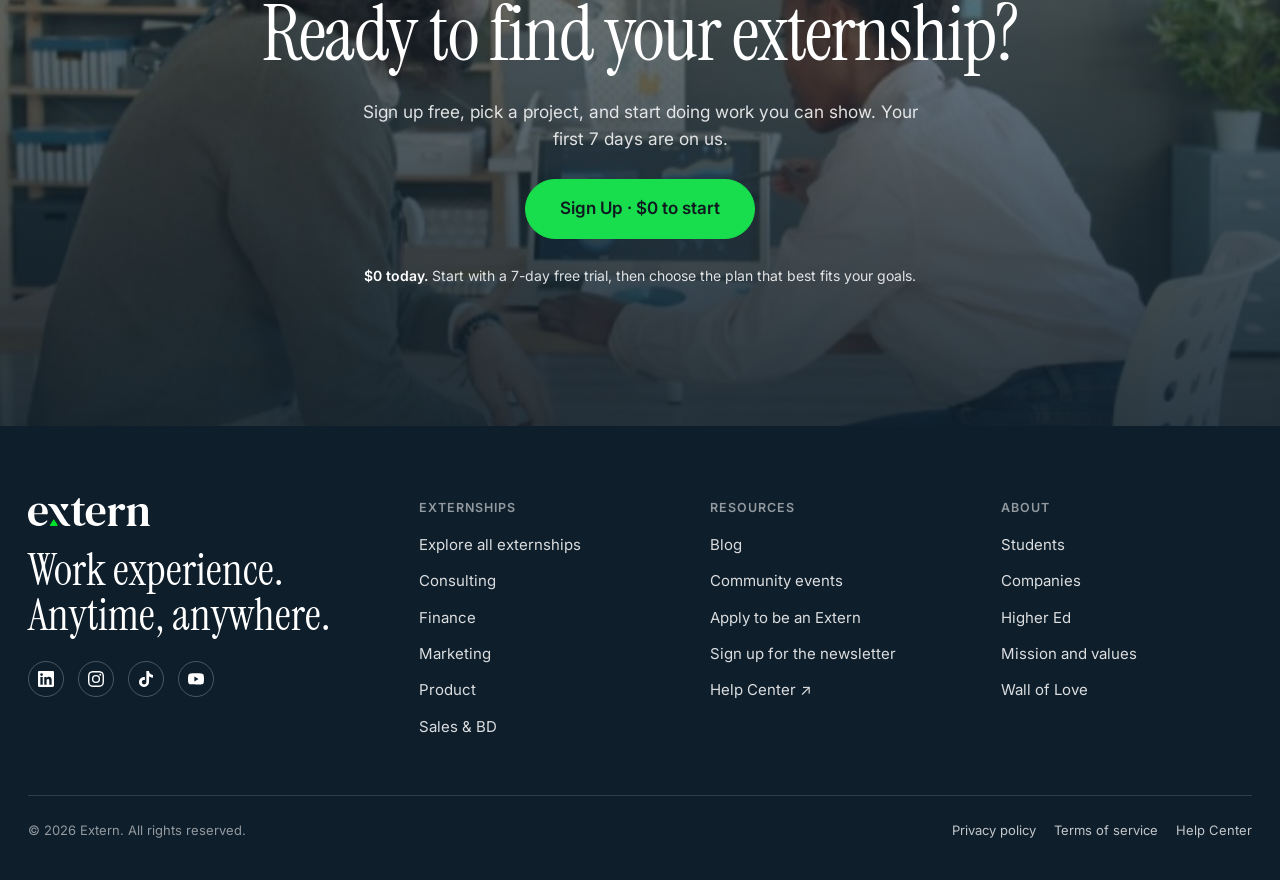
==== commit accd9259: "Revert the wall-of-love drag rail; back to the card carousel and stat cards Co-Authored-By: Claude F" ====
--- a/index.html
+++ b/index.html
@@ -257,42 +257,22 @@
 .sq .who img{width:40px;height:40px;border-radius:50%;object-fit:cover}
 .sq .who b{display:block;font-size:14px}.sq .who span{font-size:13px;color:var(--muted)}
 
-/* wall of love: drag rail of colored quote + stat cards (Dandelion-style) */
-.tst{background:var(--paper);border-top:1px solid var(--line);border-bottom:1px solid var(--line);overflow:hidden}
+/* testimonial carousel */
+.tst{background:var(--paper);border-top:1px solid var(--line);border-bottom:1px solid var(--line)}
 .tst .head{display:flex;justify-content:space-between;align-items:flex-end;gap:20px;margin-bottom:36px;flex-wrap:wrap}
 .arrows{display:flex;gap:10px;align-items:center}
-.arrows button{width:48px;height:48px;border-radius:50%;border:1px solid var(--line2);background:transparent;display:inline-flex;align-items:center;justify-content:center;color:var(--ink);flex:0 0 auto}
+.arrows button{width:48px;height:48px;flex:0 0 auto;border-radius:50%;border:1px solid var(--line2);background:transparent;display:inline-flex;align-items:center;justify-content:center;color:var(--ink)}
 .arrows button:hover{background:var(--ink);color:#fff;border-color:var(--ink)}
 .arrows .cnt{font-size:14px;color:var(--muted);min-width:56px;text-align:center}
-.vp{width:calc(100% + (100vw - min(var(--wrapmax),100vw))/2 + 28px);overflow:hidden;cursor:grab;user-select:none;-webkit-user-select:none}
-.vp.drag{cursor:grabbing}
-.rail{display:flex;gap:12px;will-change:transform;touch-action:pan-y pinch-zoom}
-.qc{margin:0;flex:0 0 min(560px,42vw);min-height:400px;border-radius:12px;padding:40px 38px 26px;display:flex;flex-direction:column;position:relative;border:1px solid transparent}
-.qc .qm{font-family:"Instrument Serif",Georgia,serif;font-size:96px;line-height:.6;height:44px;opacity:.9}
-.qc blockquote{margin:14px 0 30px;font-family:"Instrument Serif",Georgia,serif;font-size:clamp(24px,2.1vw,34px);line-height:1.22;letter-spacing:-.015em;max-width:17em}
-.qc .who{margin-top:auto;display:flex;gap:12px;align-items:center}
-.qc .who img,.qc .who .av{width:44px;height:44px;border-radius:50%;object-fit:cover;background:rgba(255,255,255,.4);display:inline-flex;align-items:center;justify-content:center;font-weight:700}
-.qc .who b{display:block;font-size:16px;font-weight:600}
-.qc .who span{display:block;font-size:13.5px;opacity:.75;line-height:1.35}
-.qc.c1{background:var(--green-soft);color:var(--ink);border-color:#bfe9c8}
-.qc.c2{background:var(--deep);color:#fff;border-color:var(--deep2)}
-.qc.c3{background:var(--lav);color:#1d2a7a;border-color:#cfcbff}
-.qc.c4{background:var(--peach);color:#5a2b05;border-color:#f6d3b6}
-.qc.c5{background:var(--ink);color:#fff;border-color:#2b2f33}
-.qc.stat{justify-content:space-between}
-.qc.stat .num{font-family:"Instrument Serif",Georgia,serif;font-size:clamp(76px,7.6vw,124px);line-height:.9;letter-spacing:-.04em;font-variant-numeric:tabular-nums}
-.qc.stat .num small{font-size:.42em;color:#e6a100;vertical-align:.5em}
-.qc.stat p{margin:auto 0 0;font-size:19px;line-height:1.42;max-width:440px}
-.qc.stat.s1{background:var(--green);color:var(--ink);border-color:var(--green-dk)}
-.qc.stat.s2{background:#fff;color:var(--ink);border-color:var(--line2)}
-.qc.stat.s3{background:var(--blue);color:#fff;border-color:#1f43ad}
-@media (max-width:860px){
-  .vp{width:calc(100% + 28px)}
-  .qc{flex-basis:min(82vw,460px);min-height:380px;padding:30px 24px 22px}
-  .qc blockquote{font-size:clamp(22px,5.8vw,28px)}
-  .qc.stat .num{font-size:clamp(70px,20vw,100px)}
-  .qc.stat p{font-size:16px}
-}
+.rail{display:flex;gap:20px;overflow-x:auto;scroll-snap-type:x mandatory;scrollbar-width:none;padding:4px 4px 12px;margin:0 -4px}
+.rail::-webkit-scrollbar{display:none}
+.tcard{flex:0 0 360px;scroll-snap-align:start;background:var(--cream);border-radius:var(--r);padding:26px;display:flex;flex-direction:column;gap:18px;min-height:340px}
+.tcard .who{display:flex;gap:14px;align-items:center}
+.tcard .who img{width:56px;height:56px;border-radius:50%;object-fit:cover}
+.tcard .who b{display:block;font-size:16px}.tcard .who span{font-size:13.5px;color:var(--muted)}
+.tcard blockquote{margin:0;font-size:16px;line-height:1.55;color:var(--ink)}
+.tcard .now{margin-top:auto;font-size:13.5px;color:var(--ink2);border-top:1px solid var(--line);padding-top:14px}
+.tcard .now b{color:var(--ink);font-weight:600}
 
 /* faq */
 .faq .split{grid-template-columns:.8fr 1.2fr;align-items:start}
@@ -664,10 +644,27 @@
     <div class="cloud rv" aria-label="Roles externs went on to hold">
       <span><b>Lazard</b> · Investment Banking Analyst</span><span><b>Goldman Sachs</b> · Summer Analyst</span><span><b>Microsoft</b> · Analyst</span><span><b>Morgan Stanley</b> · Operations Summer Analyst</span><span><b>HSBC</b> · Summer Analyst</span><span><b>Palantir</b> · Deployment Strategist</span><span><b>JP Morgan</b> · Summer Analyst</span><span><b>BlackRock</b> · Marketing Analyst</span><span><b>Pfizer</b> · Commercial Analytics Intern</span><span><b>Amazon</b> · Operations Summer Intern</span><span><b>McDonald’s</b> · Global Technology Intern</span><span><b>Nintendo</b> · Social Media Marketing Intern</span><span><b>Bloomberg</b> · Media Intern</span><span><b>PwC</b> · Management Consulting Intern</span><span><b>BMW</b> · Intern</span><span><b>AT&amp;T</b> · Data Analytics Intern</span><span><b>EY</b> · Structured Finance Intern</span><span><b>Colgate</b> · Intern</span><span><b>Rolls-Royce</b> · Government Property Manager</span><span><b>McLaren Racing</b> · Intern</span><span><b>Fox</b> · Experiences &amp; Design Intern</span><span><b>Mangusta Capital</b> · VC Analyst Intern</span>
     </div>
+    <div class="statq rv">
+      <div class="sq">
+        <div class="big">74%</div><div class="lab">of externs find a job outcome within a year</div>
+        <blockquote>“Everyone wants you to have experience before you can even get an internship, and Extern was what helped me break through that barrier.”</blockquote>
+        <div class="who"><img src="assets/face_gevans-gabeau.jpg" alt=""><div><b>Gevans Gabeau</b><span>Incoming Investment Banking Analyst, Lazard</span></div></div>
+      </div>
+      <div class="sq">
+        <div class="big">4.8<small>★</small></div><div class="lab">average extern rating</div>
+        <blockquote>“Less than two months after my externship, I landed a junior year internship with Goldman Sachs. I talked a lot about the project we worked on during the externship.”</blockquote>
+        <div class="who"><img src="assets/face_bintou-drammeh.jpg" alt=""><div><b>Bintou Majula Drammeh</b><span>Summer Analyst at Goldman Sachs</span></div></div>
+      </div>
+      <div class="sq">
+        <div class="big">30+</div><div class="lab">company-briefed projects to choose from</div>
+        <blockquote>“Extern was the very first thing on my resume. I pulled up the slide deck I built during my externship in an interview, and it snowballed into roles at Dell, Google, and now Microsoft.”</blockquote>
+        <div class="who"><img src="assets/face_dakarai-young.png" alt=""><div><b>Dakarai Young</b><span>Analyst at Microsoft</span></div></div>
+      </div>
+    </div>
   </div>
 </section>
 
-<!-- wall of love: drag rail -->
+<!-- testimonials carousel -->
 <section class="tst" id="stories">
   <div class="wrap">
     <div class="head rv">
@@ -681,21 +678,20 @@
         <button type="button" id="next" aria-label="Next"><svg width="20" height="20" viewBox="0 0 24 24" fill="none" stroke="currentColor" stroke-width="2" stroke-linecap="round" stroke-linejoin="round"><path d="M5 12h14M12 5l7 7-7 7"/></svg></button>
       </div>
     </div>
-    <div class="vp rv" id="vp"><div class="rail" id="rail">
-      <figure class="qc c1"><span class="qm" aria-hidden="true">“</span><blockquote>The externship experience gave me hands-on exposure to real-world investment analysis. The company and I stayed in contact and I was later offered the opportunity to join the team and I took it.</blockquote><figcaption class="who"><img src="assets/face_devan-horn.jpg" alt=""><div><b>Devan Horn</b><span>Now Venture Capital Analyst intern at Mangusta Capital</span></div></figcaption></figure>
-      <article class="qc stat s1" aria-label="74% of externs find a job outcome within a year"><span class="num" data-count="74" data-suffix="%">74%</span><p>of externs find a job outcome within a year</p></article>
-      <figure class="qc c2"><span class="qm" aria-hidden="true">“</span><blockquote>Extern works. I went from 500+ internship rejections last summer to 5+ offers this year.</blockquote><figcaption class="who"><img src="assets/face_riley-ishimaru.jpg" alt=""><div><b>Riley Ishimaru</b><span>Now Intern at BMW</span></div></figcaption></figure>
-      <figure class="qc c3"><span class="qm" aria-hidden="true">“</span><blockquote>I was able to have tangible experiences to touch upon in my interviews. I explained what I was working on and how it would impact my role in their firm, and they loved it.</blockquote><figcaption class="who"><img src="assets/face_alice-mollet.jpg" alt=""><div><b>Alice Mollet</b><span>Now Summer Analyst at HSBC</span></div></figcaption></figure>
-      <article class="qc stat s2" aria-label="4.8★ average extern rating across completed externships"><span class="num" data-count="4.8" data-dec="1">4.8<small>★</small></span><p>average extern rating across completed externships</p></article>
-      <figure class="qc c4"><span class="qm" aria-hidden="true">“</span><blockquote>I love how Extern guides their externs. They’re there with you every step of the way. It’s very beginner friendly.</blockquote><figcaption class="who"><img src="assets/face_gabrielle-villagonzalo.jpg" alt=""><div><b>Gabrielle Villagonzalo</b><span>Now Incoming Operations Summer Intern at Amazon</span></div></figcaption></figure>
-      <figure class="qc c5"><span class="qm" aria-hidden="true">“</span><blockquote>Extern was the very first thing on my resume. I pulled up the slide deck I built during my externship in an interview, and it snowballed into roles at Dell, Google, and now Microsoft.</blockquote><figcaption class="who"><img src="assets/face_dakarai-young.png" alt=""><div><b>Dakarai Young</b><span>Now Analyst at Microsoft</span></div></figcaption></figure>
-      <article class="qc stat s3" aria-label="30+ company-briefed projects to choose from, all remote"><span class="num" data-count="30" data-suffix="+">30+</span><p>company-briefed projects to choose from, all remote</p></article>
-      <figure class="qc c1"><span class="qm" aria-hidden="true">“</span><blockquote>Less than two months after my externship, I landed a junior year internship with Goldman Sachs. I talked a lot about the project we worked on during the externship.</blockquote><figcaption class="who"><img src="assets/face_bintou-drammeh.jpg" alt=""><div><b>Bintou Majula Drammeh</b><span>Now Summer Analyst at Goldman Sachs</span></div></figcaption></figure>
-      <figure class="qc c3"><span class="qm" aria-hidden="true">“</span><blockquote>The project felt real, practical, useful, and using AI made things easier to understand. Overall, it was a good experience that showed me how things actually work.</blockquote><figcaption class="who"><img src="assets/face_khalid-farah.jpg" alt=""><div><b>Khalid Farah</b><span>Now Private Equity Summer Analyst at Ally Equity Partners</span></div></figcaption></figure>
-      <figure class="qc c2"><span class="qm" aria-hidden="true">“</span><blockquote>Gaining real world experience with Extern, I was able to secure 2 full time offers in FinTech and 5 internship offers from Fortune 500 companies as an international student.</blockquote><figcaption class="who"><img src="assets/face_chance-lim.jpg" alt=""><div><b>Chance Lim</b><span>Now Associate Product Manager at Sage</span></div></figcaption></figure>
-      <figure class="qc c4"><span class="qm" aria-hidden="true">“</span><blockquote>My Master’s program is more transactional. You do the assignments, you learn the theory, but Extern helped me see how to actually use those skills in a business context.</blockquote><figcaption class="who"><img src="assets/face_elizabeth-guzman-de-anda.jpg" alt=""><div><b>Elizabeth Guzman De Anda</b><span>Now Data &amp; Operations Analyst at University of San Francisco</span></div></figcaption></figure>
-    </div></div>
-    <p class="fine rv" style="margin-top:18px">Drag to browse. Quotes are from externs who agreed to be featured.</p>
+    <div class="rail rv" id="rail">
+      <div class="tcard"><div class="who"><img src="assets/face_devan-horn.jpg" alt=""><div><b>Devan Horn</b><span>Mangusta Capital externship</span></div></div><blockquote>“The externship experience gave me hands-on exposure to real-world investment analysis and sharpened how I present financial insights at a professional level. The company and I stayed in contact and I was later offered the opportunity to join the team and I took it.”</blockquote><p class="now">Currently <b>Venture Capital Analyst intern at Mangusta Capital</b></p></div>
+      <div class="tcard"><div class="who"><img src="assets/face_riley-ishimaru.jpg" alt=""><div><b>Riley Ishimaru</b><span>Extern alum</span></div></div><blockquote>“Extern works. I went from 500+ internship rejections last summer to 5+ offers this year. Thank you so much to the team at Extern, which truly made such an impact in my career!”</blockquote><p class="now">Currently <b>Intern at BMW</b></p></div>
+      <div class="tcard"><div class="who"><img src="assets/face_alice-mollet.jpg" alt=""><div><b>Alice Mollet</b><span>Finance externship</span></div></div><blockquote>“I was able to have tangible experiences to touch upon in my interviews. I explained what I was working on and how it would impact my role in their firm, and they loved it.”</blockquote><p class="now">Currently <b>Summer Analyst at HSBC</b></p></div>
+      <div class="tcard"><div class="who"><img src="assets/face_gabrielle-villagonzalo.jpg" alt=""><div><b>Gabrielle Villagonzalo</b><span>Extern alum</span></div></div><blockquote>“I love how Extern guides their externs. They’re there with you every step of the way. It’s very beginner friendly and it’s also interactive learning that meets you where you’re at.”</blockquote><p class="now">Currently <b>Incoming Operations Summer Intern at Amazon</b></p></div>
+      <div class="tcard"><div class="who"><img src="assets/face_khalid-farah.jpg" alt=""><div><b>Khalid Farah</b><span>Finance externship</span></div></div><blockquote>“The project felt real, practical, useful, and using AI made things easier to understand. Overall, it was a good experience that showed me how things actually work.”</blockquote><p class="now">Currently <b>Private Equity Summer Analyst at Ally Equity Partners</b></p></div>
+      <div class="tcard"><div class="who"><img src="assets/face_chance-lim.jpg" alt=""><div><b>Chance Lim</b><span>Extern alum</span></div></div><blockquote>“Gaining real world experience with Extern, I was able to secure 2 full time offers in FinTech and 5 internship offers from Fortune 500 companies as an international student.”</blockquote><p class="now">Currently <b>Associate Product Manager at Sage</b></p></div>
+      <div class="tcard"><div class="who"><img src="assets/face_daniel-shaker.jpg" alt=""><div><b>Daniel Shaker</b><span>Finance externship</span></div></div><blockquote>“Overall it was a great experience and great way to learn new skills. They really take the time to guide you and when you’re learning new skills, you’re also learning about the tools which is huge.”</blockquote><p class="now">Currently <b>Incoming Operations Summer Analyst at Morgan Stanley</b></p></div>
+      <div class="tcard"><div class="who"><img src="assets/face_alejandra-campos.jpg" alt=""><div><b>Alejandra Campos</b><span>Extern alum</span></div></div><blockquote>“I was only able to get amazing opportunities because I finally had experience on my resume from my externships.”</blockquote><p class="now">Currently <b>Marketing Analyst at BlackRock</b></p></div>
+      <div class="tcard"><div class="who"><img src="assets/face_elizabeth-guzman-de-anda.jpg" alt=""><div><b>Elizabeth Guzman De Anda</b><span>Data externship</span></div></div><blockquote>“My Master’s program is more transactional. You do the assignments, you learn the theory, but Extern helped me see how to actually use those skills in a business context.”</blockquote><p class="now">Currently <b>Data &amp; Operations Analyst at University of San Francisco</b></p></div>
+      <div class="tcard"><div class="who"><img src="assets/face_garrett-boyce.png" alt=""><div><b>Garrett Boyce</b><span>HP Tech Ventures externship</span></div></div><blockquote>“If I hadn’t done an externship, I’d be spending hours watching YouTube videos to understand which careers I might enjoy! Externships should be a requirement for every college student.”</blockquote><p class="now">Currently <b>Deployment Strategist at Palantir</b></p></div>
+      <div class="tcard"><div class="who"><img src="assets/face_alyssa-jhingree.jpg" alt=""><div><b>Alyssa Jhingree</b><span>VC externship</span></div></div><blockquote>“Positive aspects included hands-on experience in structuring investment memos and utilizing AI to streamline content creation. This is the type of experience that matters when interviewing.”</blockquote><p class="now">Currently <b>Intern at McLaren Racing</b></p></div>
+      <div class="tcard"><div class="who"><img src="assets/face_sabine-kabuika.png" alt=""><div><b>Sabine Kabuika</b><span>Extern alum</span></div></div><blockquote>“I got to work with real data and present insights that mattered. Those externships gave me the confidence and portfolio to land my next opportunity.”</blockquote><p class="now">Currently <b>Global Technology Intern at McDonald’s</b></p></div>
+    </div>
   </div>
 </section>
 
@@ -897,41 +893,16 @@
   mback.addEventListener('click',function(){go(step-1)});
   cue();
 
-// wall of love: infinite drag rail with drift + count-up stats
-  var vp=document.getElementById('vp'),rail=document.getElementById('rail'),cnt=document.getElementById('cnt');
-  var N=rail.children.length;
-  rail.innerHTML+=rail.innerHTML; // duplicate for seamless wrap
-  var cards=[].slice.call(rail.children),GAP=12;
-  function cw(){return cards[0].getBoundingClientRect().width+GAP}
-  var x=0,vx=0,drift=reduce?0:-0.35,dragging=false,startX=0,lastX=0,lastT=0,hover=false,inview=false,half=0;
-  function measure(){half=cw()*N}
-  measure(); window.addEventListener('resize',measure);
-  function wrap(){if(x<=-half)x+=half;if(x>0)x-=half}
-  function render(){rail.style.transform='translate3d('+x+'px,0,0)';var i=Math.round(-x/cw())%N;if(i<0)i+=N;cnt.textContent=(i+1)+' of '+N;}
-  function tick(){
-    if(!dragging){
-      if(Math.abs(vx)>0.05){x+=vx;vx*=0.94}else if(inview&&!hover){x+=drift}
-      wrap();render();
-    }
-    requestAnimationFrame(tick);
-  }
-  requestAnimationFrame(tick);
-  vp.addEventListener('mouseenter',function(){hover=true});vp.addEventListener('mouseleave',function(){hover=false});
-  vp.addEventListener('pointerdown',function(e){dragging=true;vp.classList.add('drag');startX=lastX=e.clientX;lastT=performance.now();vx=0;vp.setPointerCapture(e.pointerId)});
-  vp.addEventListener('pointermove',function(e){if(!dragging)return;var dx=e.clientX-lastX,t=performance.now();x+=dx;vx=dx/Math.max(1,t-lastT)*16;lastX=e.clientX;lastT=t;wrap();render();});
-  function endDrag(e){if(!dragging)return;dragging=false;vp.classList.remove('drag');if(Math.abs(e.clientX-startX)>6){var sup=function(ev){ev.preventDefault();ev.stopPropagation()};vp.addEventListener('click',sup,{once:true,capture:true})}}
-  vp.addEventListener('pointerup',endDrag);vp.addEventListener('pointercancel',endDrag);
-  function glide(target){var steps=0,from=x,d=target-from;vx=0;(function step(){steps++;var t=Math.min(1,steps/28),e=1-Math.pow(1-t,3);x=from+d*e;wrap();render();if(t<1)requestAnimationFrame(step)})()}
-  document.getElementById('next').addEventListener('click',function(){glide(Math.round(x/cw())*cw()-cw())});
-  document.getElementById('prev').addEventListener('click',function(){glide(Math.round(x/cw())*cw()+cw())});
-  // count-up on stats
-  var counted=false;
-  function countUp(el){var to=parseFloat(el.dataset.count),dec=+(el.dataset.dec||0),suf=el.dataset.suffix||'',small=el.querySelector('small'),t0=null;(function f(ts){if(!t0)t0=ts;var p=Math.min(1,(ts-t0)/1400),e=1-Math.pow(1-p,3),v=(to*e).toFixed(dec);el.textContent=v+suf;if(small)el.appendChild(small);if(p<1)requestAnimationFrame(f)})}
-  function countUpAll(){if(counted||reduce)return;counted=true;cards.forEach(function(c){var n=c.querySelector('.num');if(n)requestAnimationFrame(function(ts){countUp(n)(ts)})})}
-  if('IntersectionObserver' in window){new IntersectionObserver(function(es){es.forEach(function(e){inview=e.isIntersecting;if(inview)countUpAll();})},{threshold:.2}).observe(vp);}else{inview=true;countUpAll();}
-  render();
-
-    // portfolio animation in the trial band
+  // testimonial rail
+  var rail=document.getElementById('rail'),cards=rail.children,cnt=document.getElementById('cnt');
+  function idx(){var c=cards[0],w=c.offsetWidth+20;return Math.min(cards.length,Math.round(rail.scrollLeft/w)+1)}
+  function upd(){cnt.textContent=idx()+' of '+cards.length}
+  rail.addEventListener('scroll',function(){requestAnimationFrame(upd)});
+  document.getElementById('next').addEventListener('click',function(){rail.scrollBy({left:cards[0].offsetWidth+20,behavior:reduce?'auto':'smooth'})});
+  document.getElementById('prev').addEventListener('click',function(){rail.scrollBy({left:-(cards[0].offsetWidth+20),behavior:reduce?'auto':'smooth'})});
+  upd();
+
+  // portfolio animation in the trial band
   var pv=document.getElementById('pfvid');
   if(pv&&!reduce&&'IntersectionObserver' in window){new IntersectionObserver(function(es){es.forEach(function(e){if(e.isIntersecting)pv.play().catch(function(){});else pv.pause();})},{threshold:.3}).observe(pv);}
 
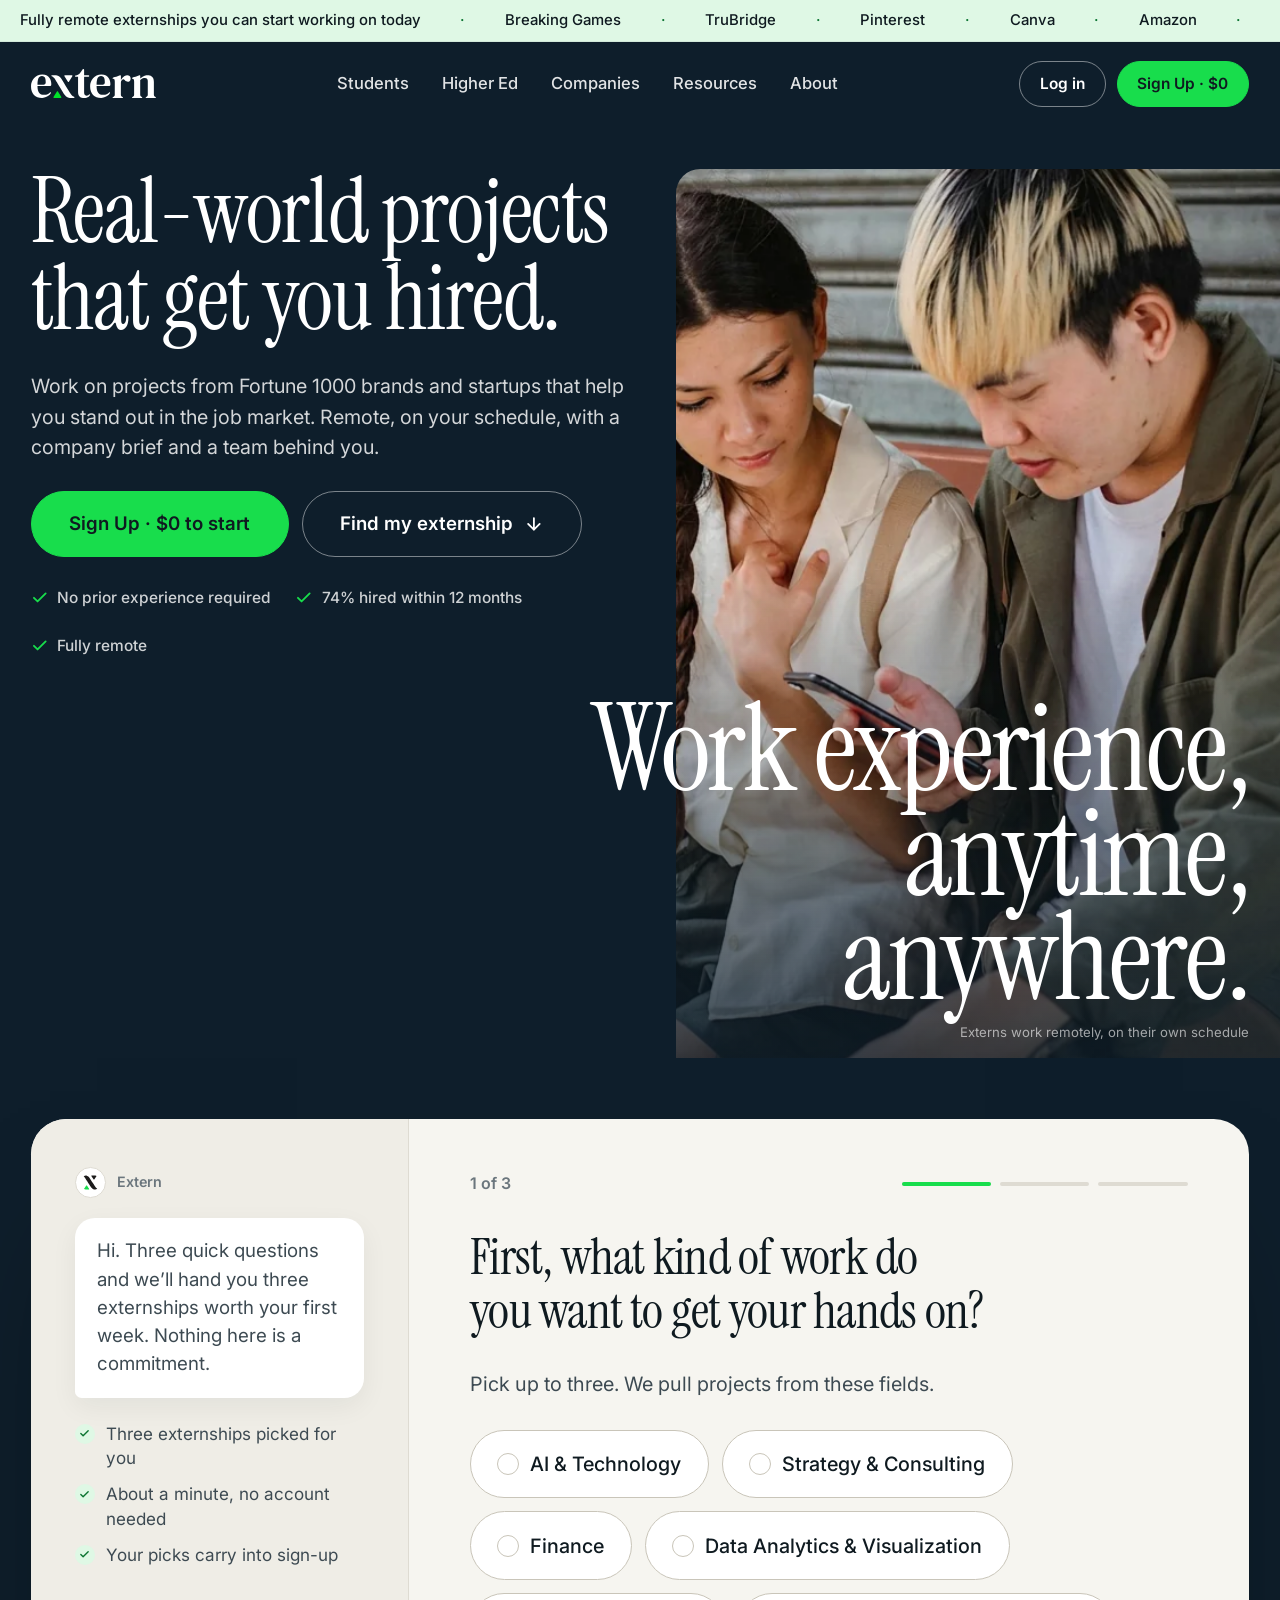
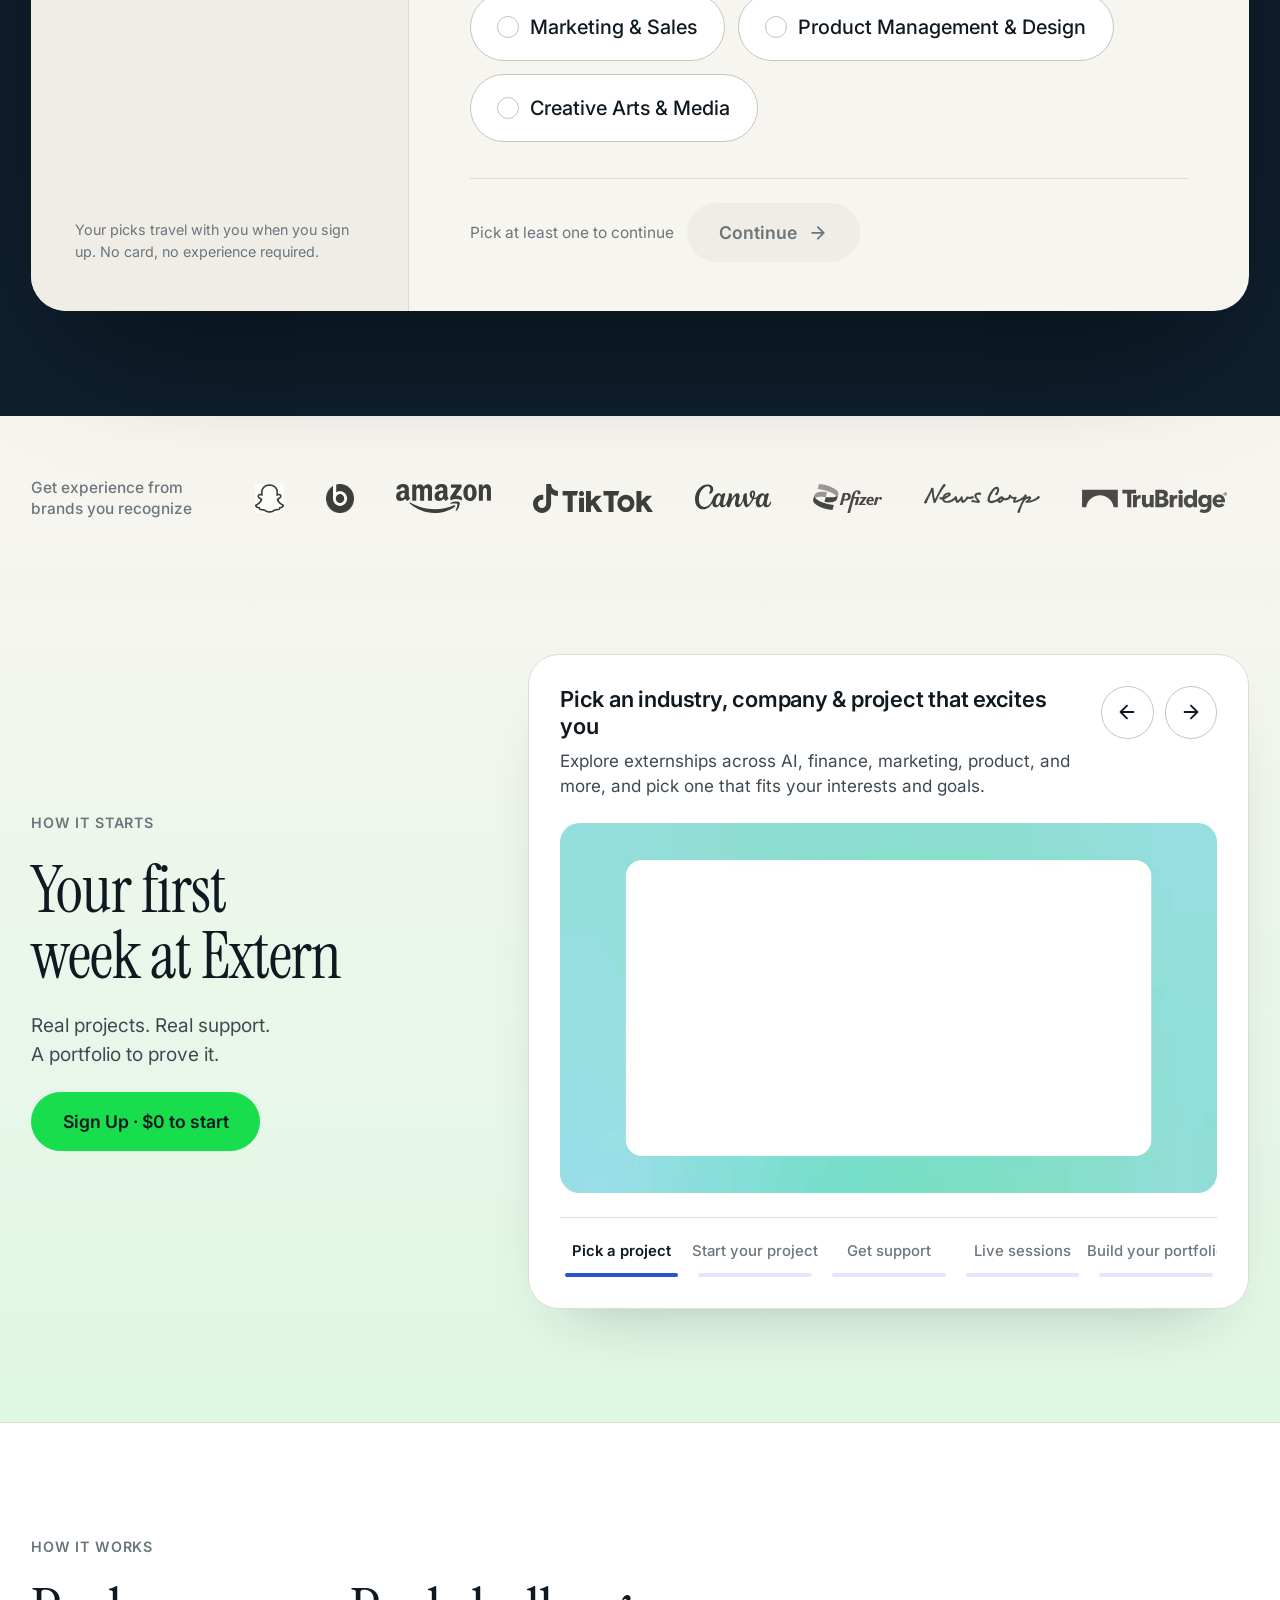
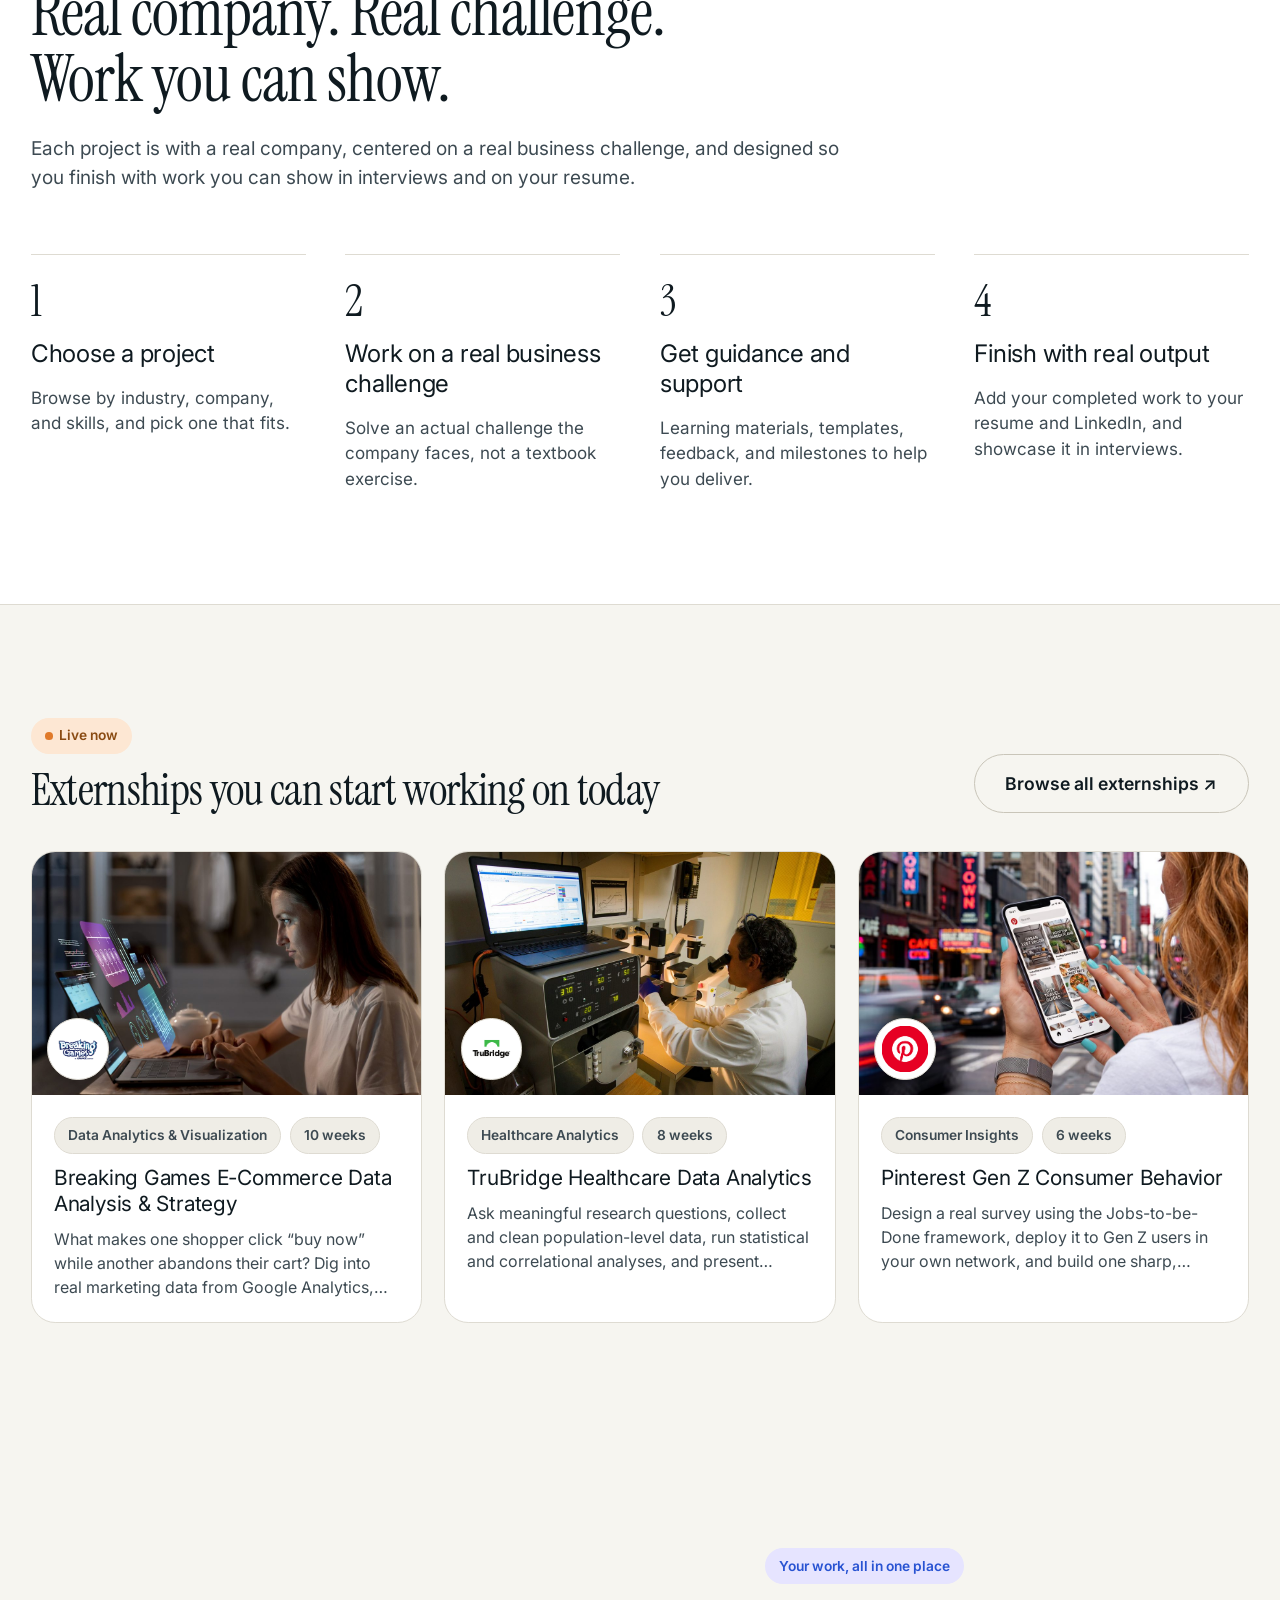
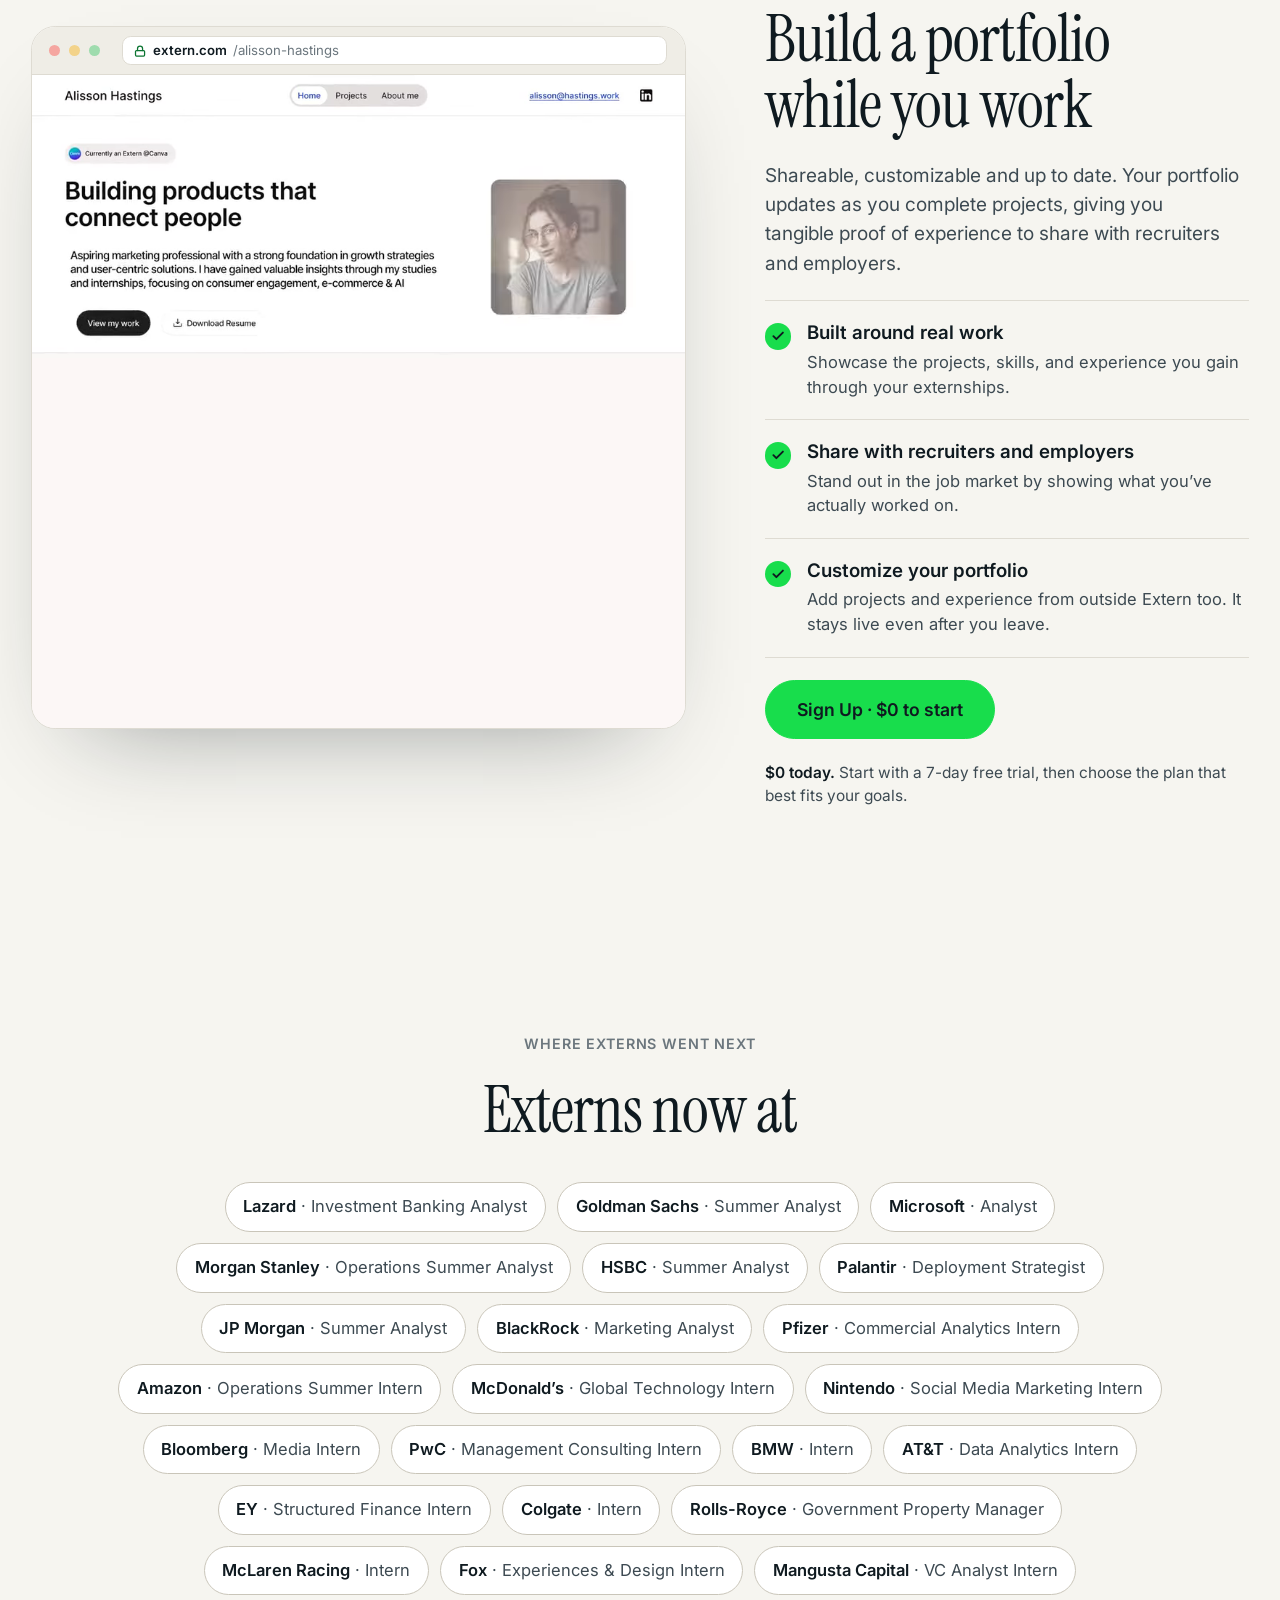
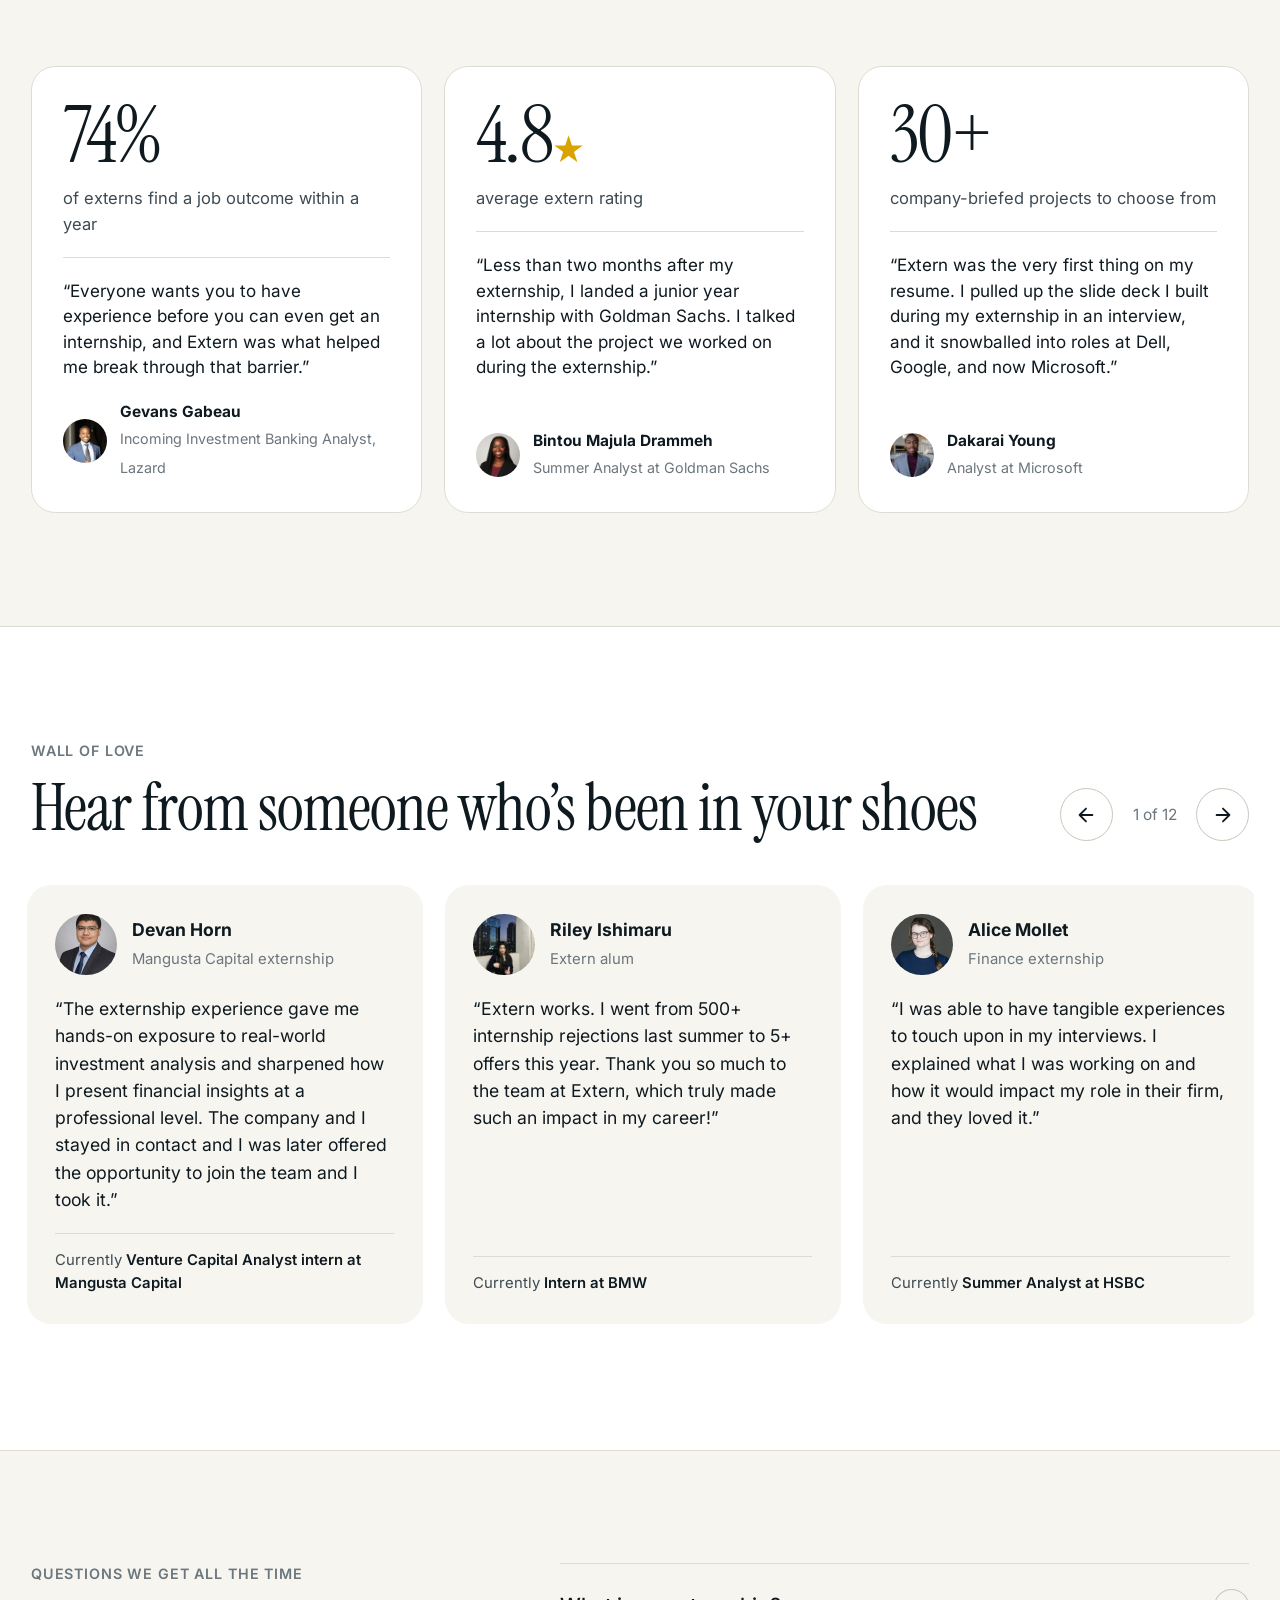
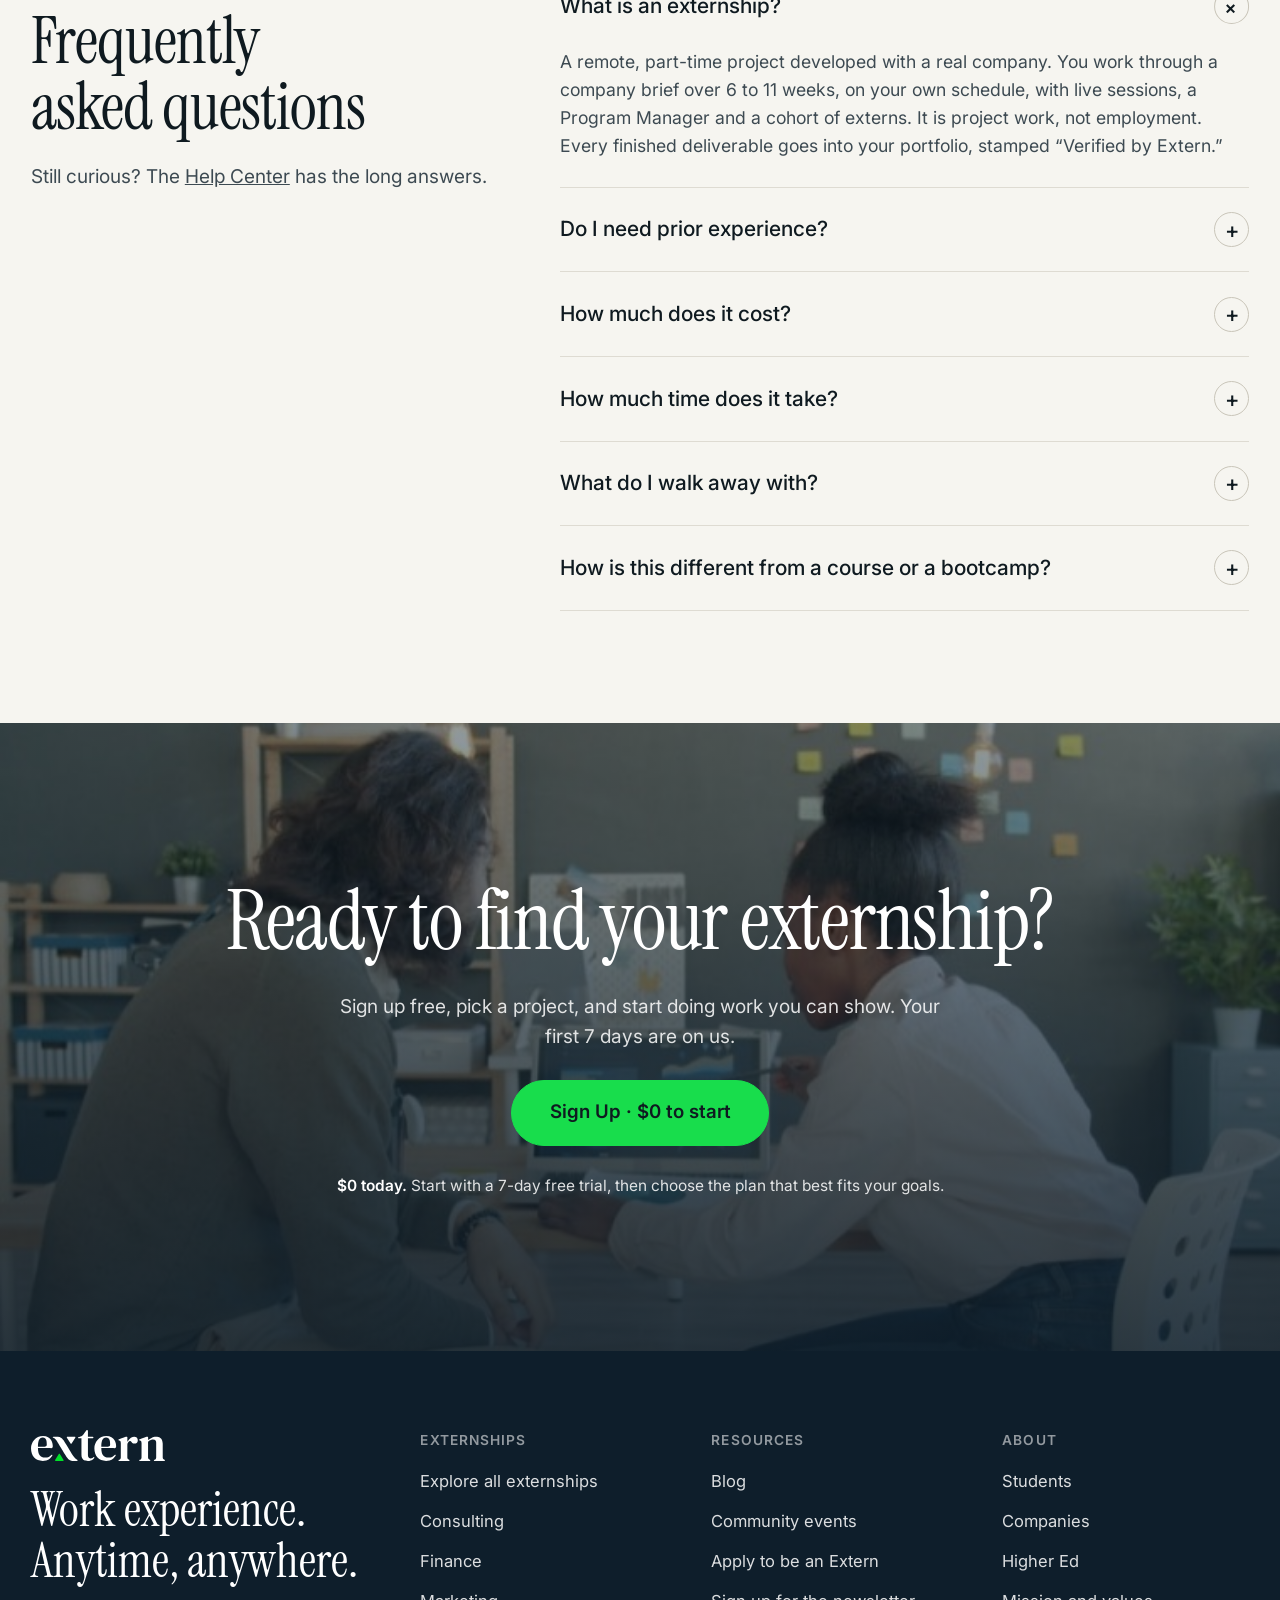
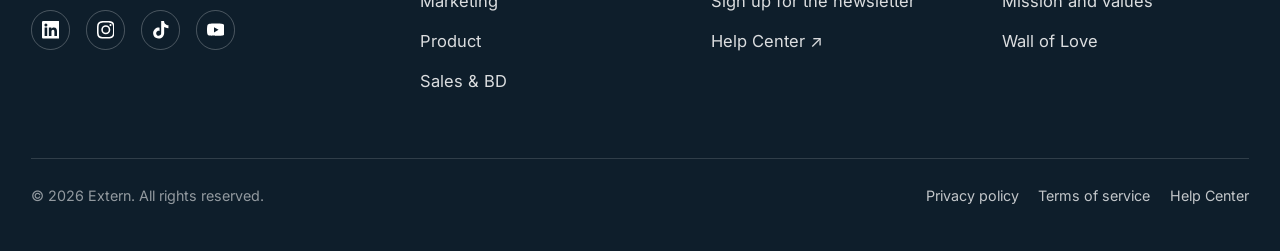
==== commit 59d51918: "Desktop renders at 110% (html zoom above 948px); phones unchanged Co-Authored-By: Claude Fable 5.1 <" ====
--- a/index.html
+++ b/index.html
@@ -20,6 +20,8 @@
   --r:22px;--rs:14px;--wrapmax:1360px;
 }
 @media (min-width:1800px){:root{--wrapmax:1560px}}
+/* Desktop renders at 110%: Jay picked this scale in Chrome (2026-09-27). Phones keep 100%. */
+@media (min-width:948px){html{zoom:1.1}}
 *{box-sizing:border-box}
 html{scroll-behavior:smooth;-webkit-text-size-adjust:100%}
 body{margin:0;background:var(--cream);color:var(--ink);font-family:Inter,system-ui,-apple-system,"Segoe UI",sans-serif;font-size:17px;line-height:1.55;-webkit-font-smoothing:antialiased}
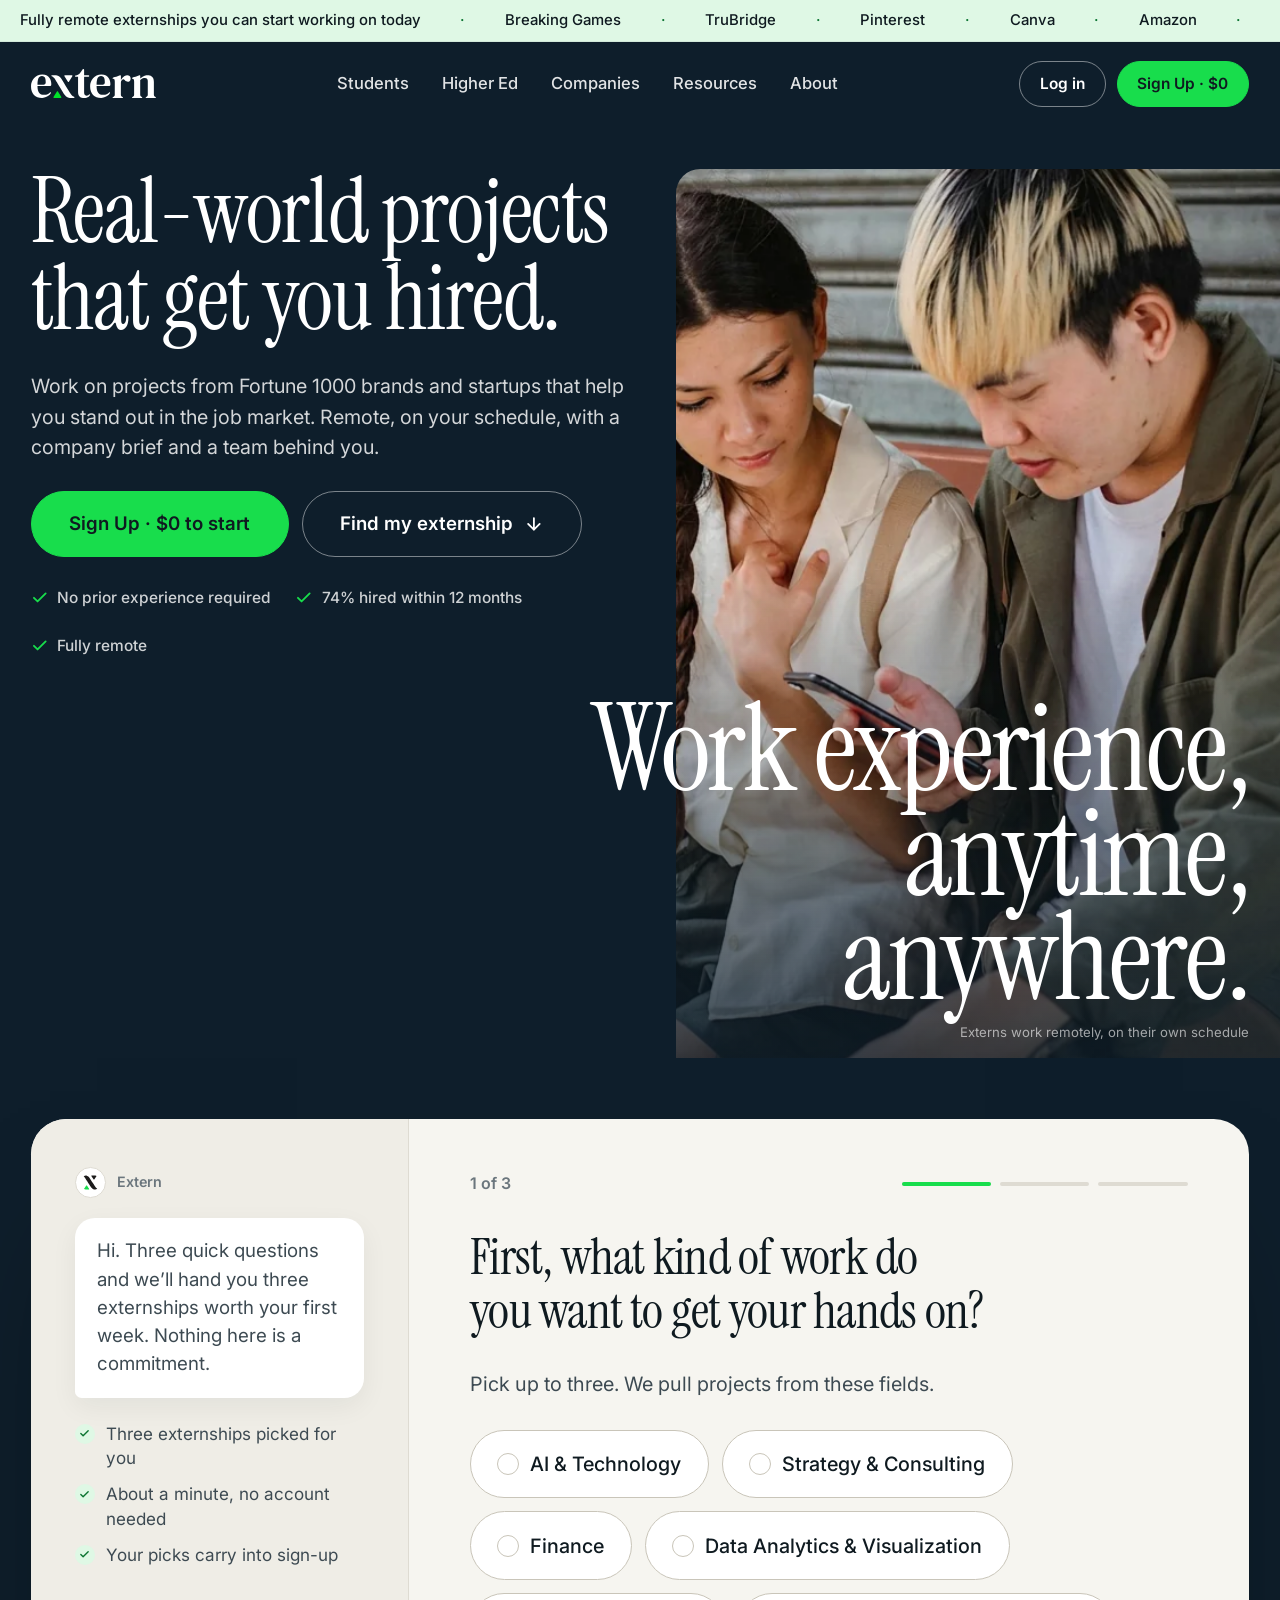
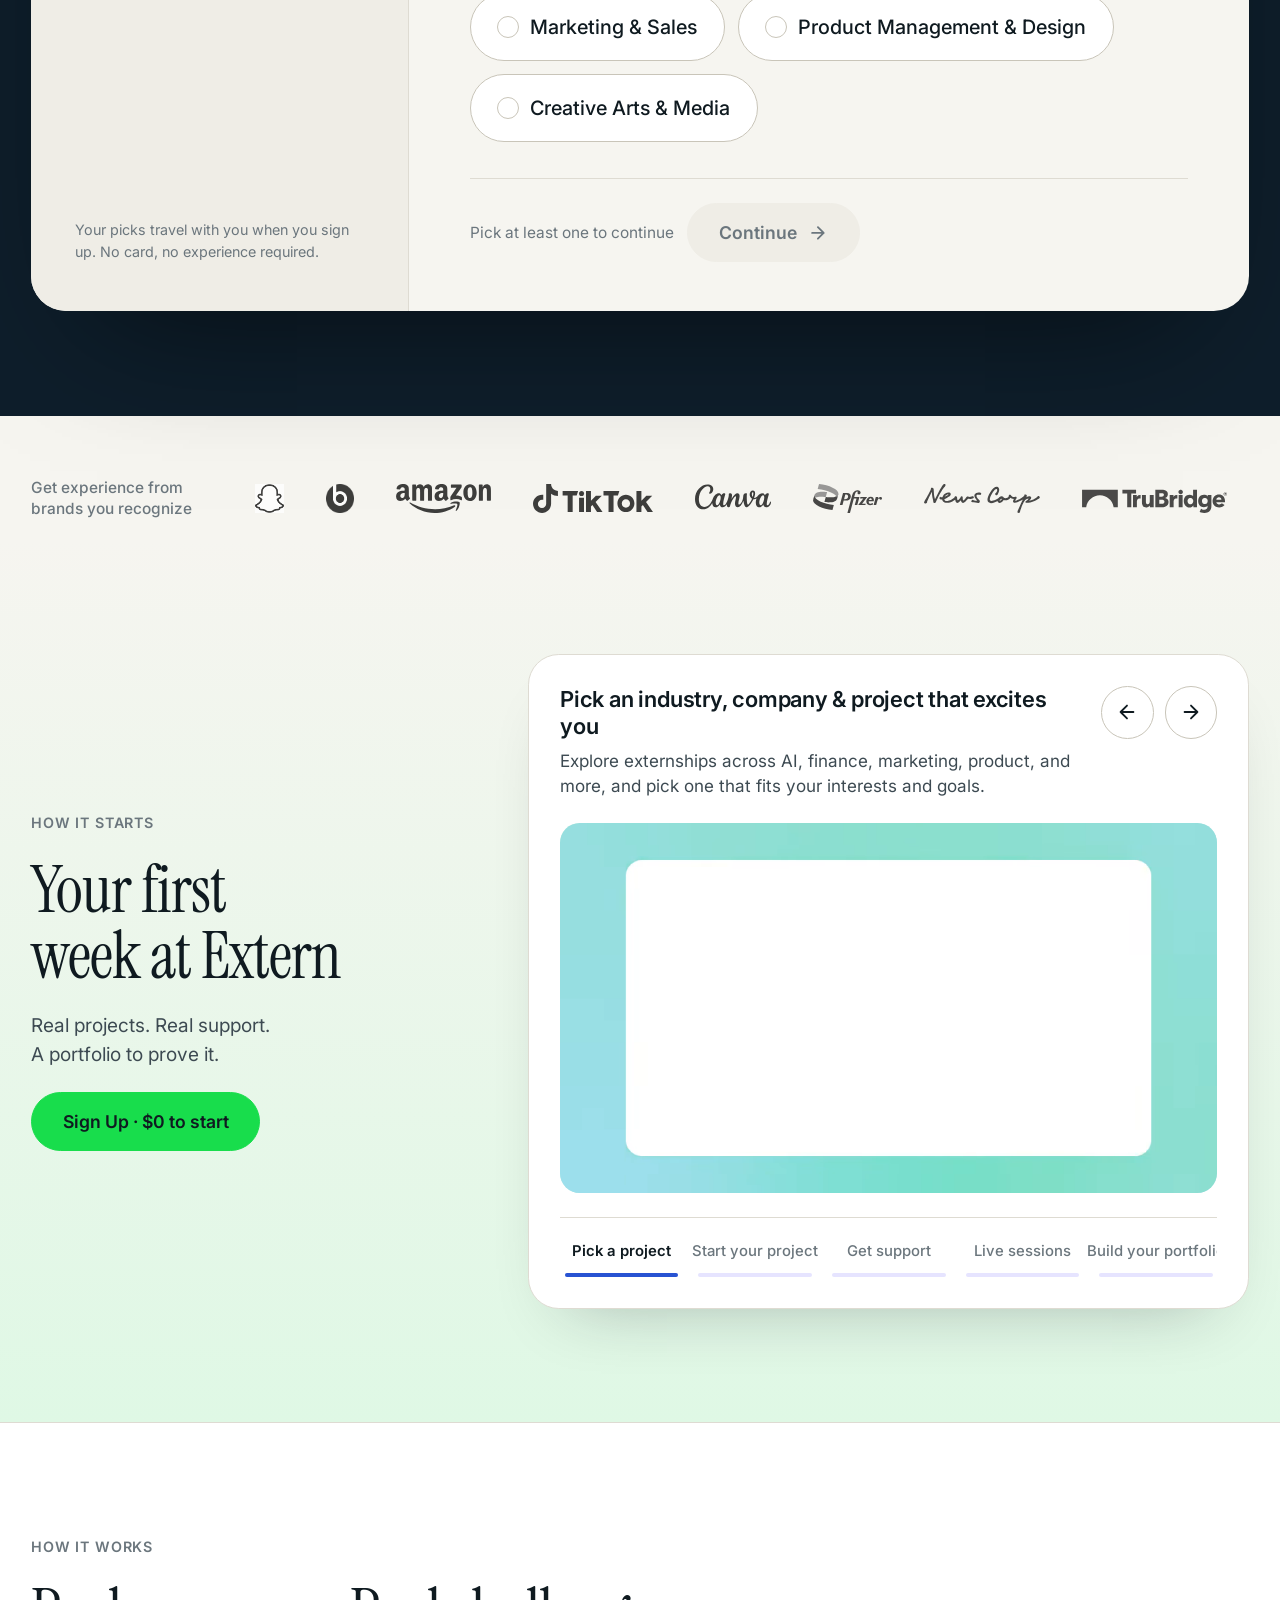
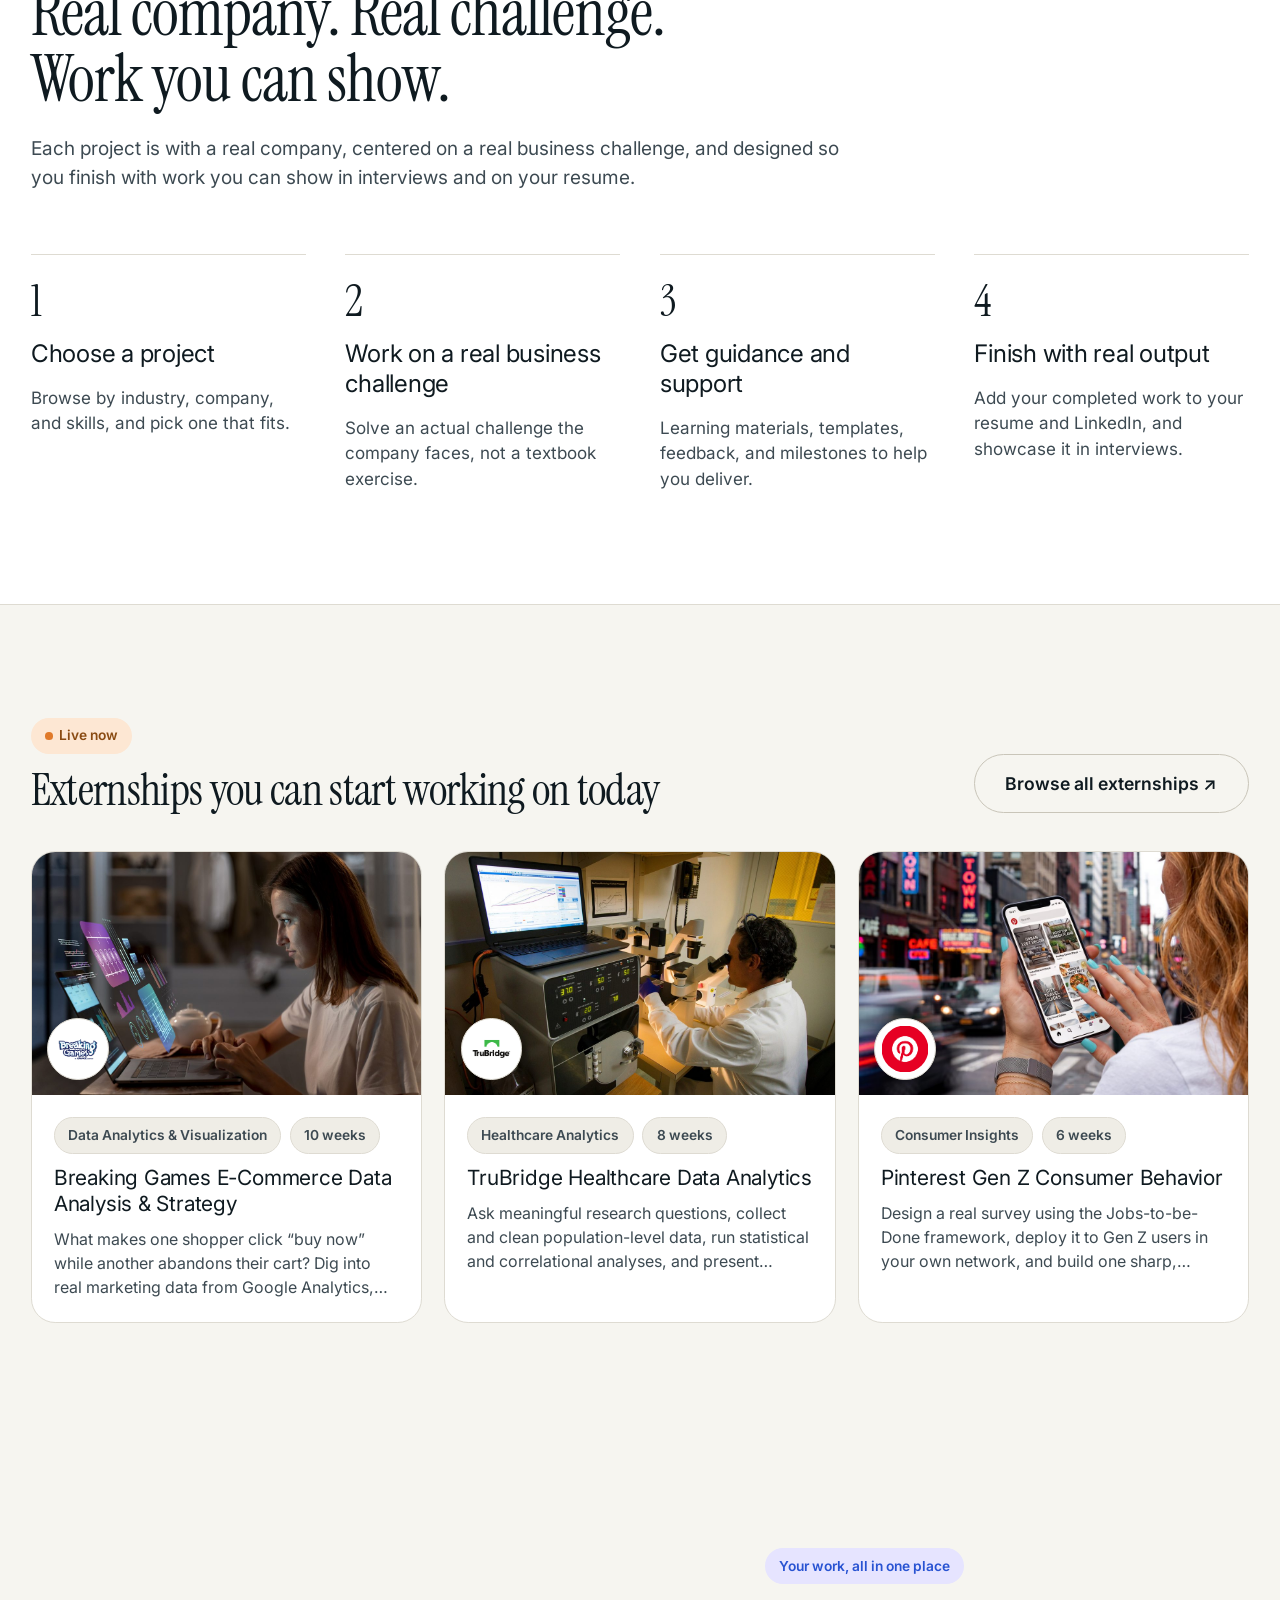
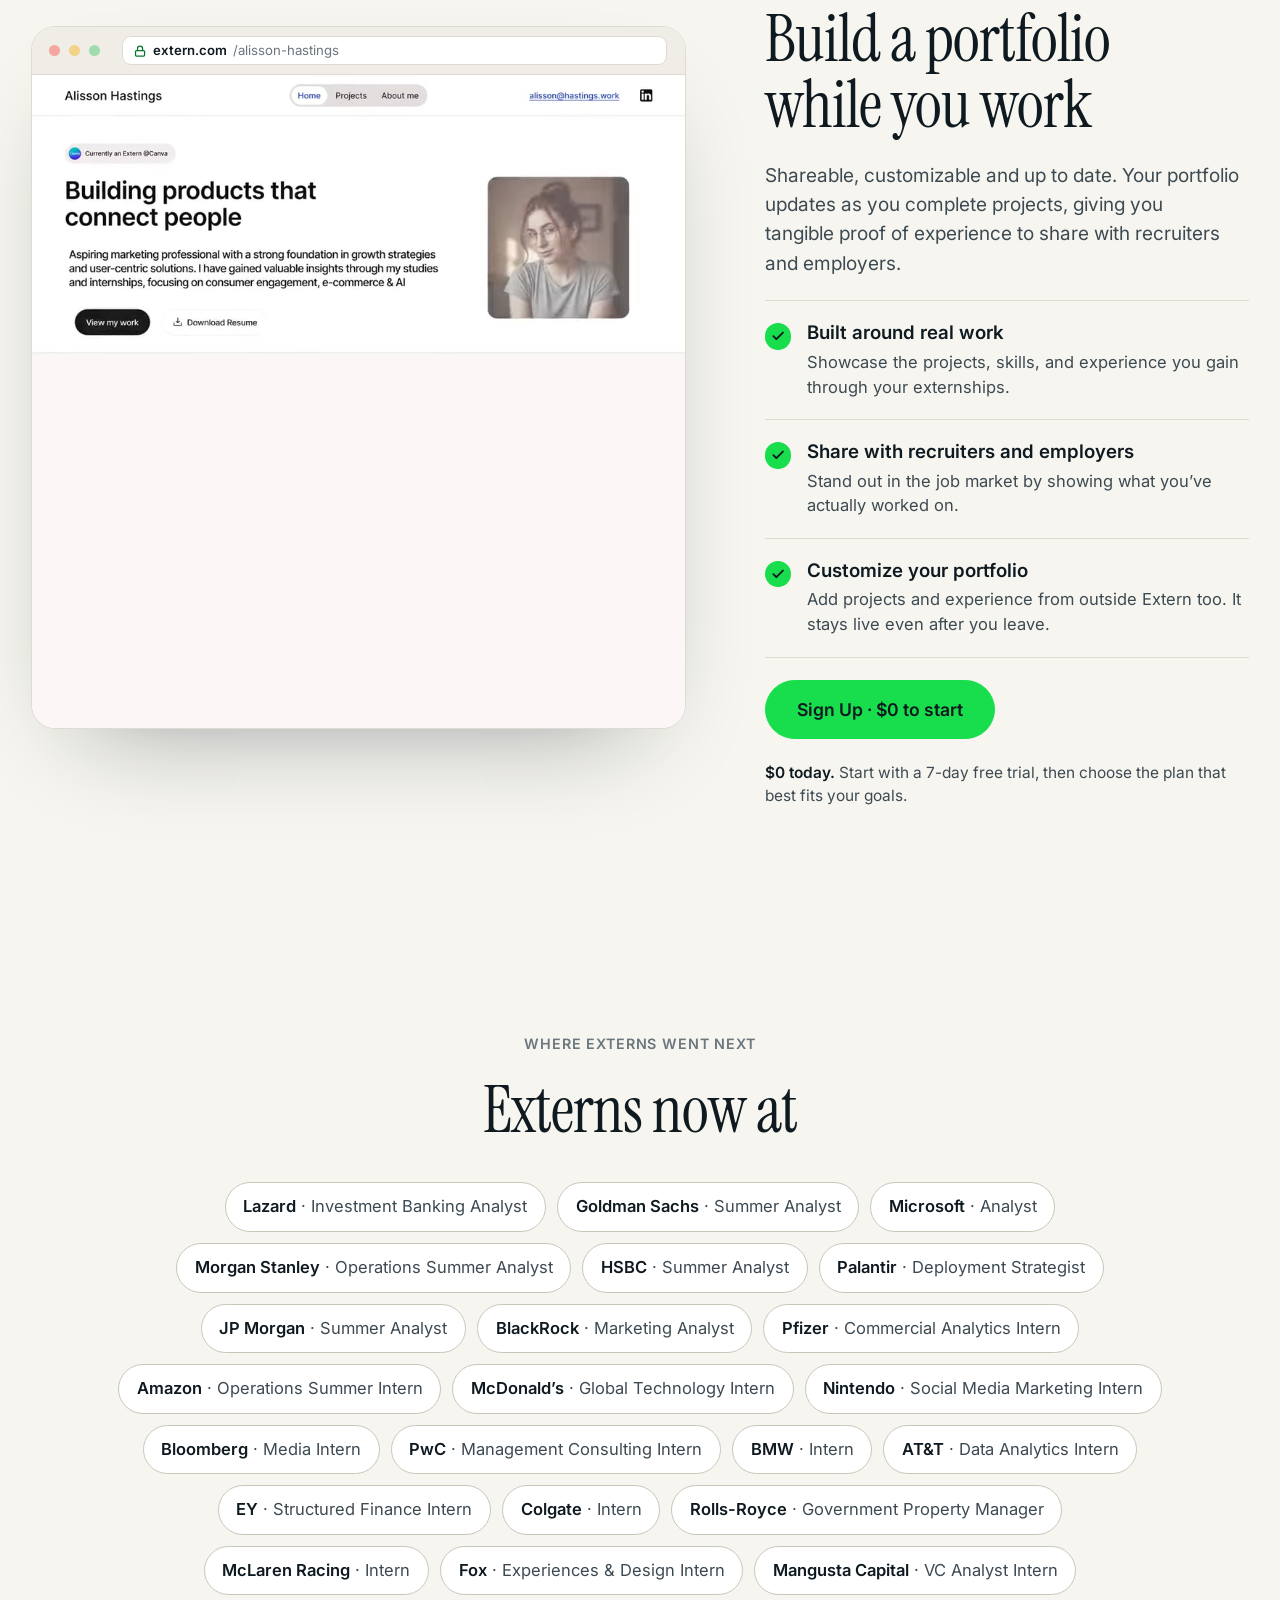
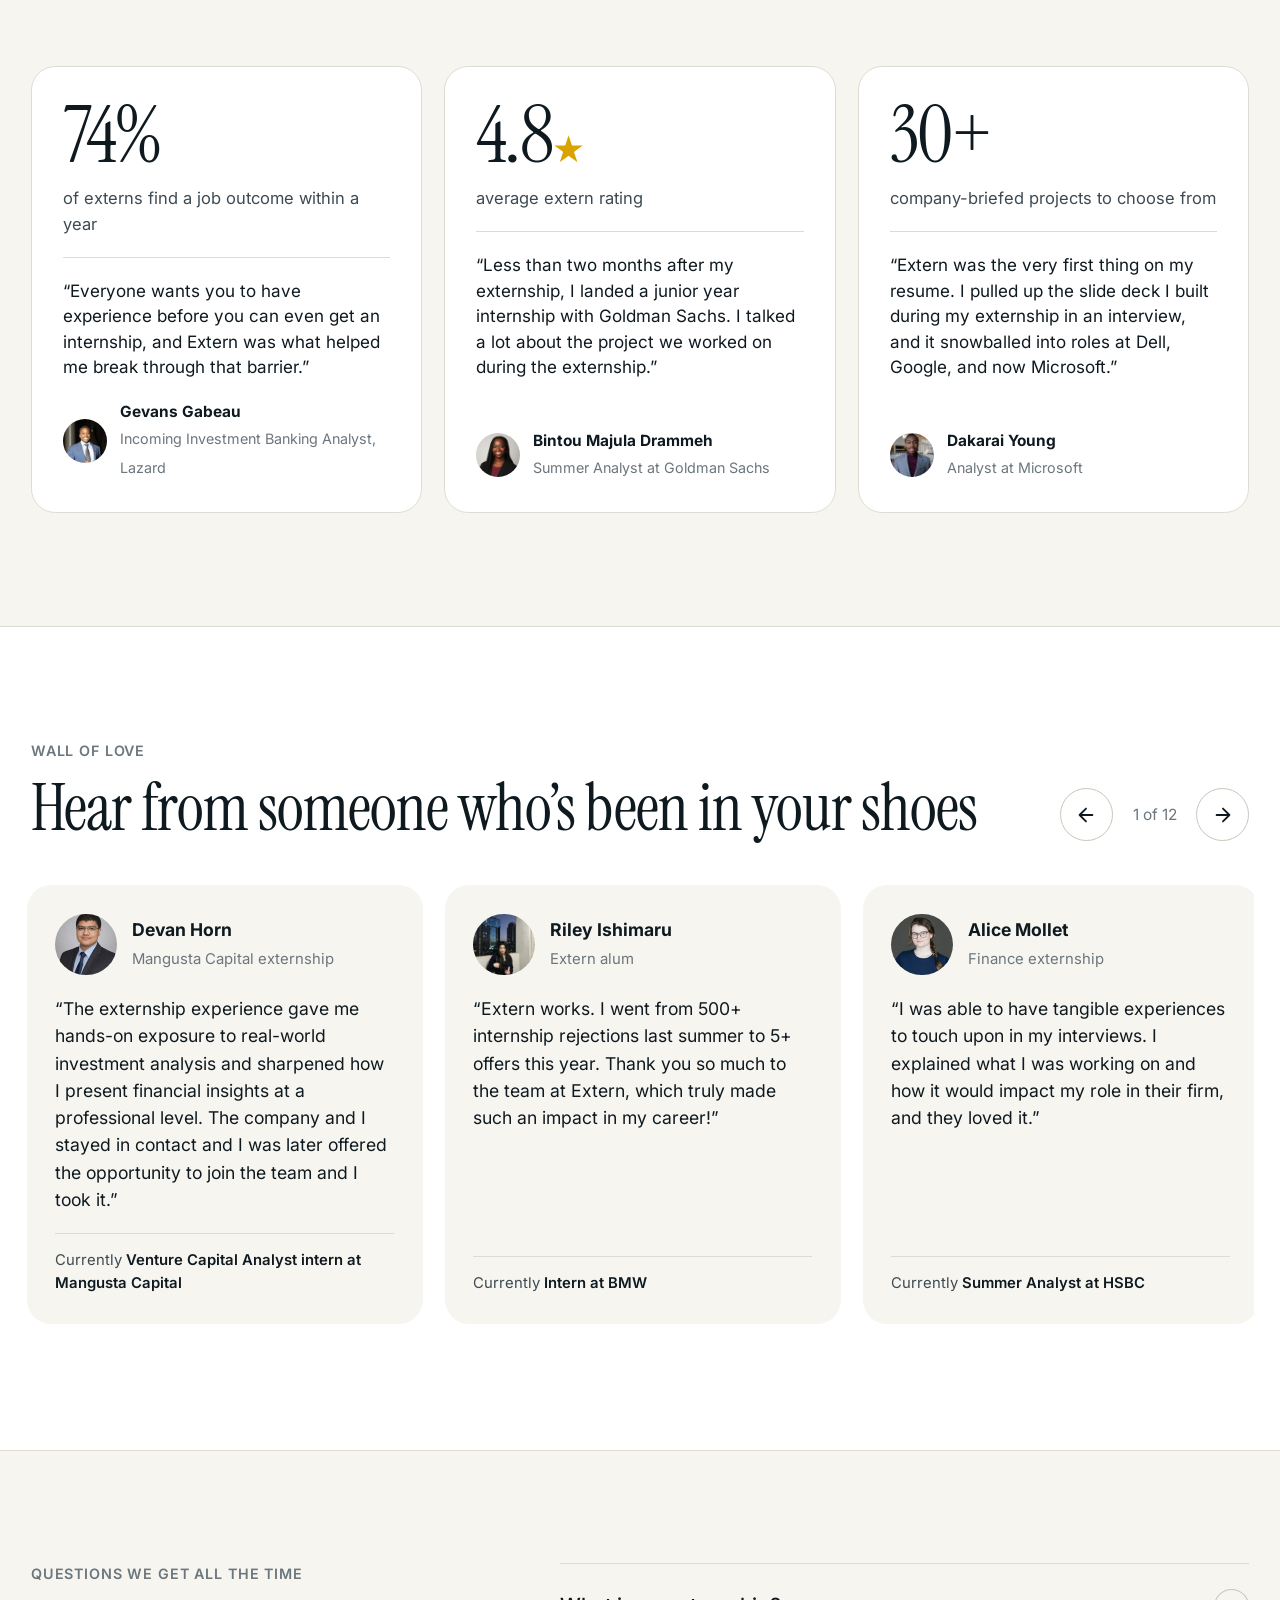
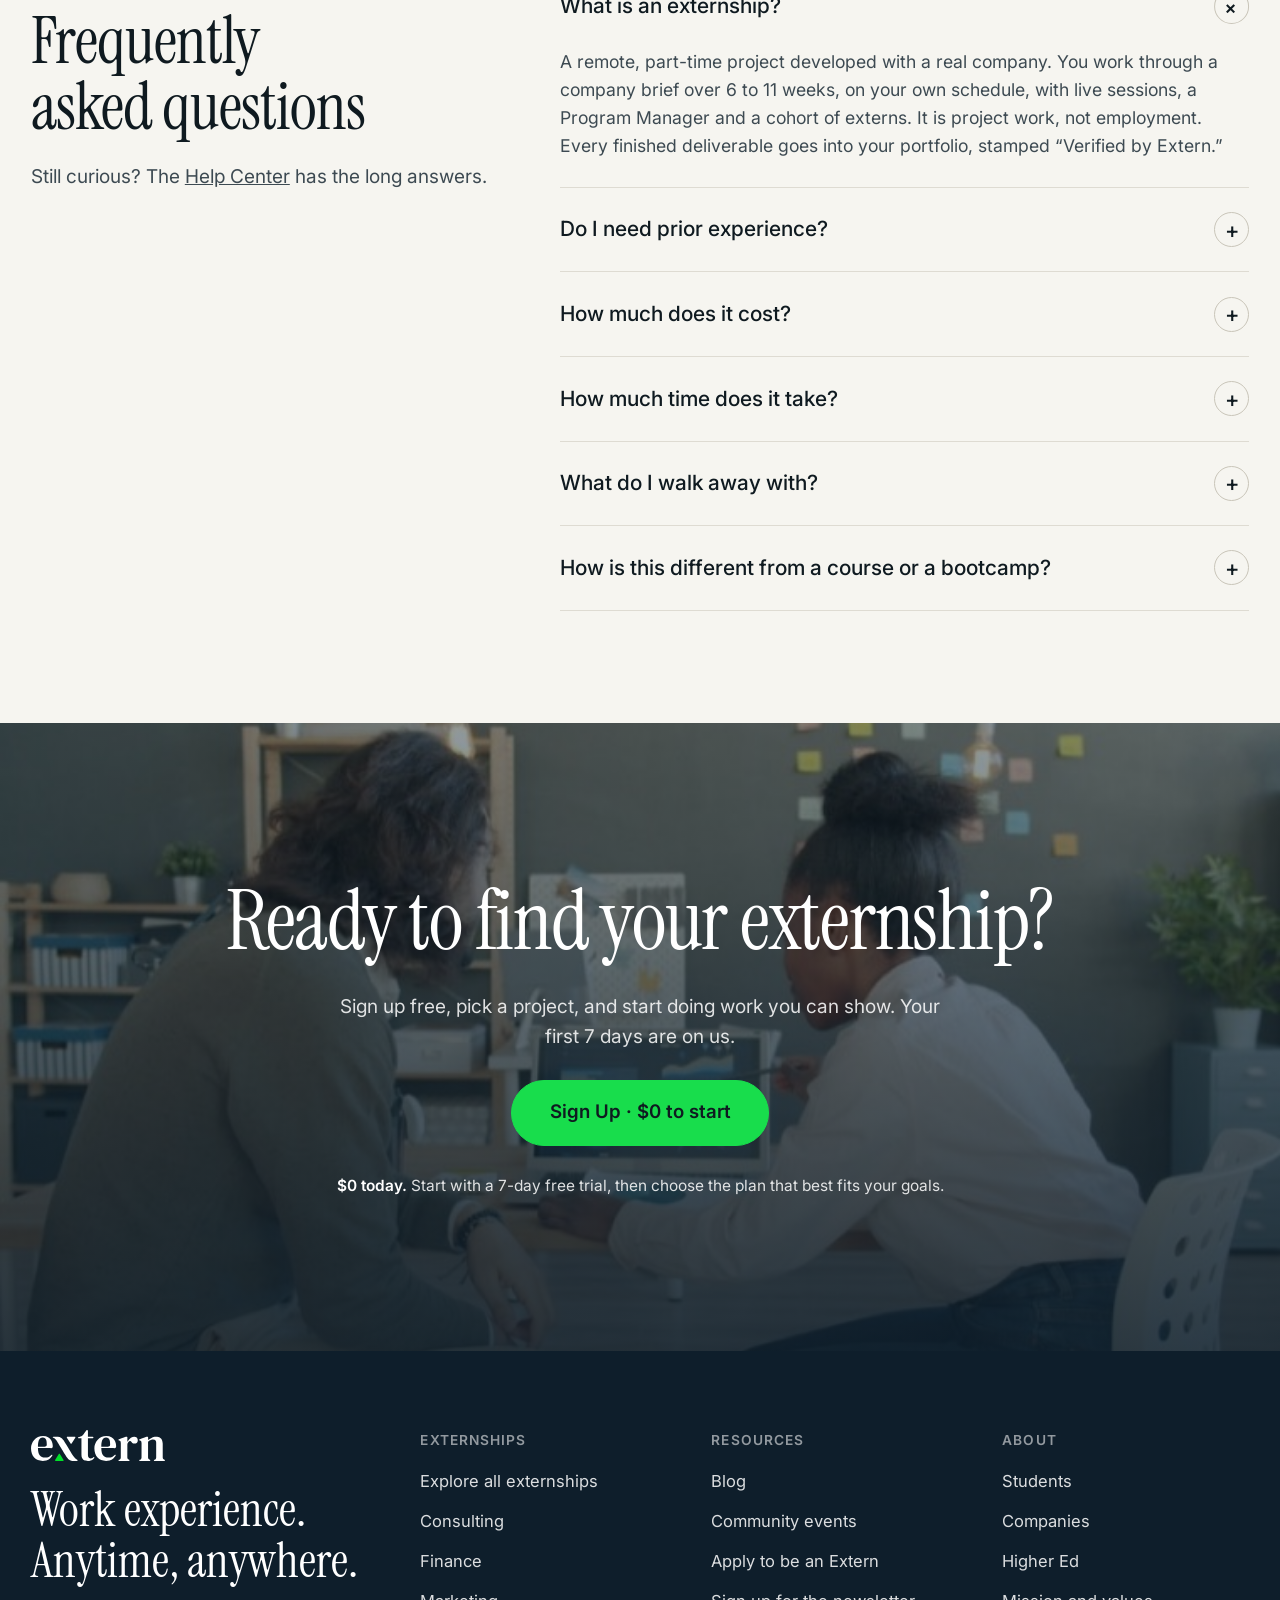
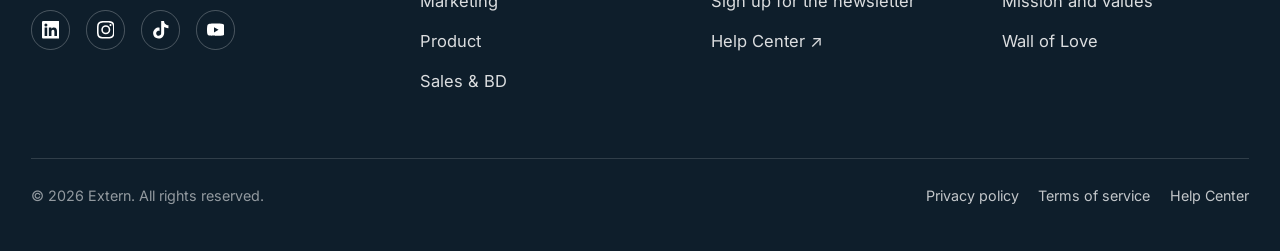
==== commit 41e292cb: "Matcher hands off to sign-up: campaign tag, answer codes, all three picks on the link Co-Authored-By" ====
--- a/index.html
+++ b/index.html
@@ -842,6 +842,10 @@
     stage:['Little work experience so far','Some experience, but my career hasn’t really started','Started my career, thinking about a change','Established, coming back after a break','Firmly established in my career']
   };
   var QLABEL={focus:'Fields',goal:'Walk away with',stage:'Right now'};
+  var CODE={'AI & Technology':'ai','Strategy & Consulting':'consulting','Finance':'finance','Data Analytics & Visualization':'data','Marketing & Sales':'marketing','Product Management & Design':'product','Creative Arts & Media':'creative',
+    'Real work I can talk about in interviews':'interviews','Recognizable company names on my resume':'names','One specific skill, practiced for real':'skill','A first look at a new field':'newfield','A professional certificate':'certificate','Structured feedback on my work':'feedback',
+    'Little work experience so far':'starting','Some experience, but my career hasn\u2019t really started':'early','Started my career, thinking about a change':'switching','Established, coming back after a break':'returning','Firmly established in my career':'established'};
+  function codes(list){return list.map(function(l){return CODE[l]||''}).filter(Boolean).join(',')}
   var ans={focus:[],goal:[],stage:[]},step=0,ORDER=['focus','goal','stage'];
   var steps=[].slice.call(document.querySelectorAll('.mstep')),prog=[].slice.call(document.querySelectorAll('#mprog i')),mcount=document.getElementById('mcount'),mnext=document.getElementById('mnext'),mback=document.getElementById('mback'),mcue=document.getElementById('mcue'),mrail=document.getElementById('mrail'),mcard=document.getElementById('mcard');
   var CHECK='<i><svg viewBox="0 0 24 24" fill="none" stroke="#0f1a20" stroke-width="3.5" stroke-linecap="round" stroke-linejoin="round"><path d="M20 6 9 17l-5-5"/></svg></i>';
@@ -884,7 +888,10 @@
   function results(){
     var stageIdx=Q.stage.indexOf(ans.stage[0]),goalIdx=ans.goal.map(function(g){return Q.goal.indexOf(g)});
     var scored=PROG.map(function(p,i){var f=p.focus.filter(function(x){return ans.focus.indexOf(x)>-1}).length;var g=p.gives.filter(function(x){return goalIdx.indexOf(x)>-1}).length;return {p:p,sc:f*3+g+(p.adv?(stageIdx>=2?1:-1):0),i:i}}).sort(function(a,b){return b.sc-a.sc||a.i-b.i}).slice(0,3);
-    var params='?focus='+encodeURIComponent(ans.focus.join('|'))+'&goal='+encodeURIComponent(ans.goal.join('|'))+'&stage='+encodeURIComponent(ans.stage[0]||'');
+    // Hand-off to app.extern.com/sign-up: the campaign tag switches the sign-up page into its matcher layout; answers
+    // travel as short codes (CODE, mirrored in the app's matcher-arrival.ts), picks as our slugs, nothing personal.
+    var picks=scored.map(function(x){return x.p.slug}).join(',');
+    var params='?utm_source=extern_homepage&utm_medium=matcher&utm_campaign=homepage_match&focus='+codes(ans.focus)+'&goal='+codes(ans.goal)+'&stage='+codes(ans.stage)+'&picks='+picks;
     document.getElementById('mecho').innerHTML='Based on '+ans.focus.map(function(a){return '<span>'+a+'</span>'}).join('')+' and wanting '+ans.goal.map(function(a){return '<span>'+a.charAt(0).toLowerCase()+a.slice(1)+'</span>'}).join('');
     document.getElementById('mres').innerHTML=scored.map(function(x,k){var m=x.p.focus.filter(function(f){return ans.focus.indexOf(f)>-1});return '<div class="rcard'+(k===0?' top':'')+'">'+(k===0?'<span class="pick">Top pick</span>':'')+'<img src="'+x.p.logo+'" alt="'+x.p.co+'"><h4>'+x.p.title+'</h4><div class="meta">'+x.p.co+' · '+x.p.weeks+' · Remote</div><p class="why">'+(m.length?'<b>Matches '+m.join(' and ')+'.</b> ':'')+x.p.why+'</p><a class="btn primary" href="https://app.extern.com/sign-up'+params+'&program='+x.p.slug+'" data-cta="match-'+x.p.slug+'">Learn More</a></div>'}).join('');
     var restart=document.createElement('button');restart.type='button';restart.className='back restart';restart.textContent='Start over';
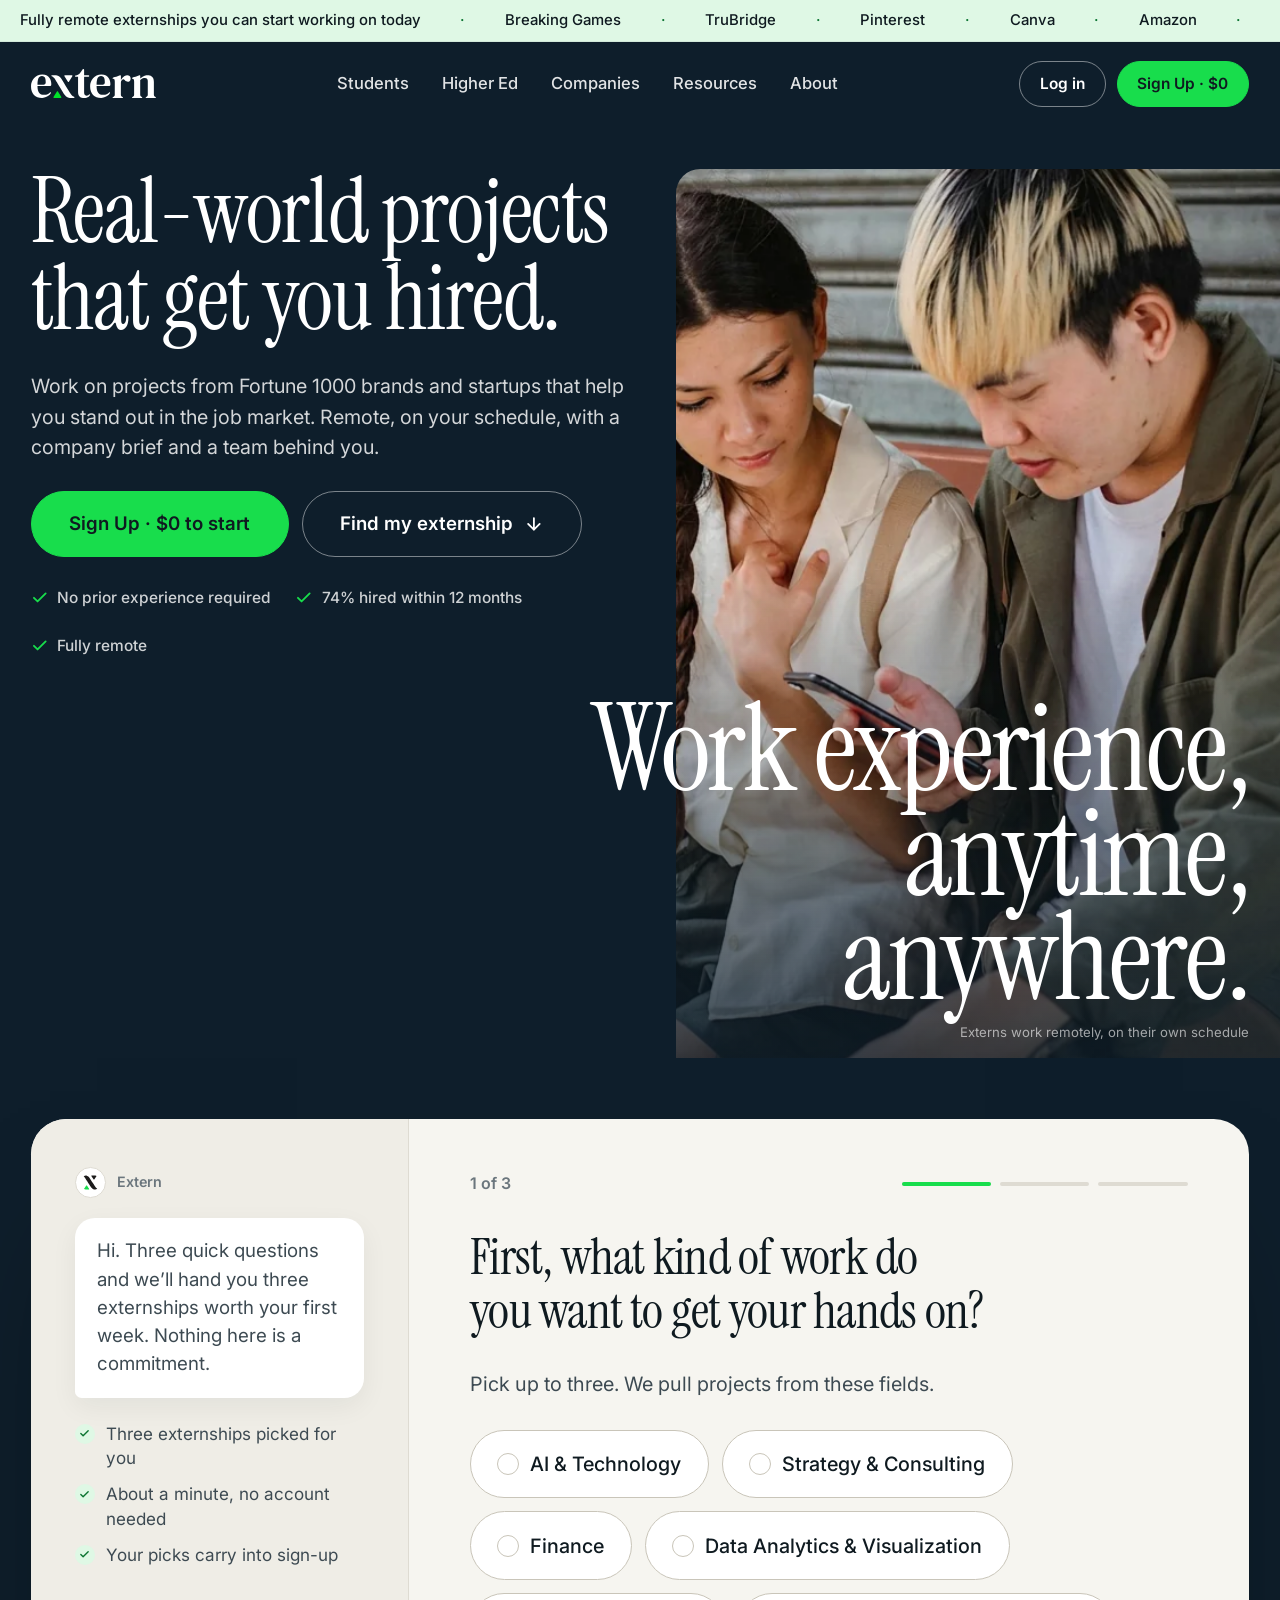
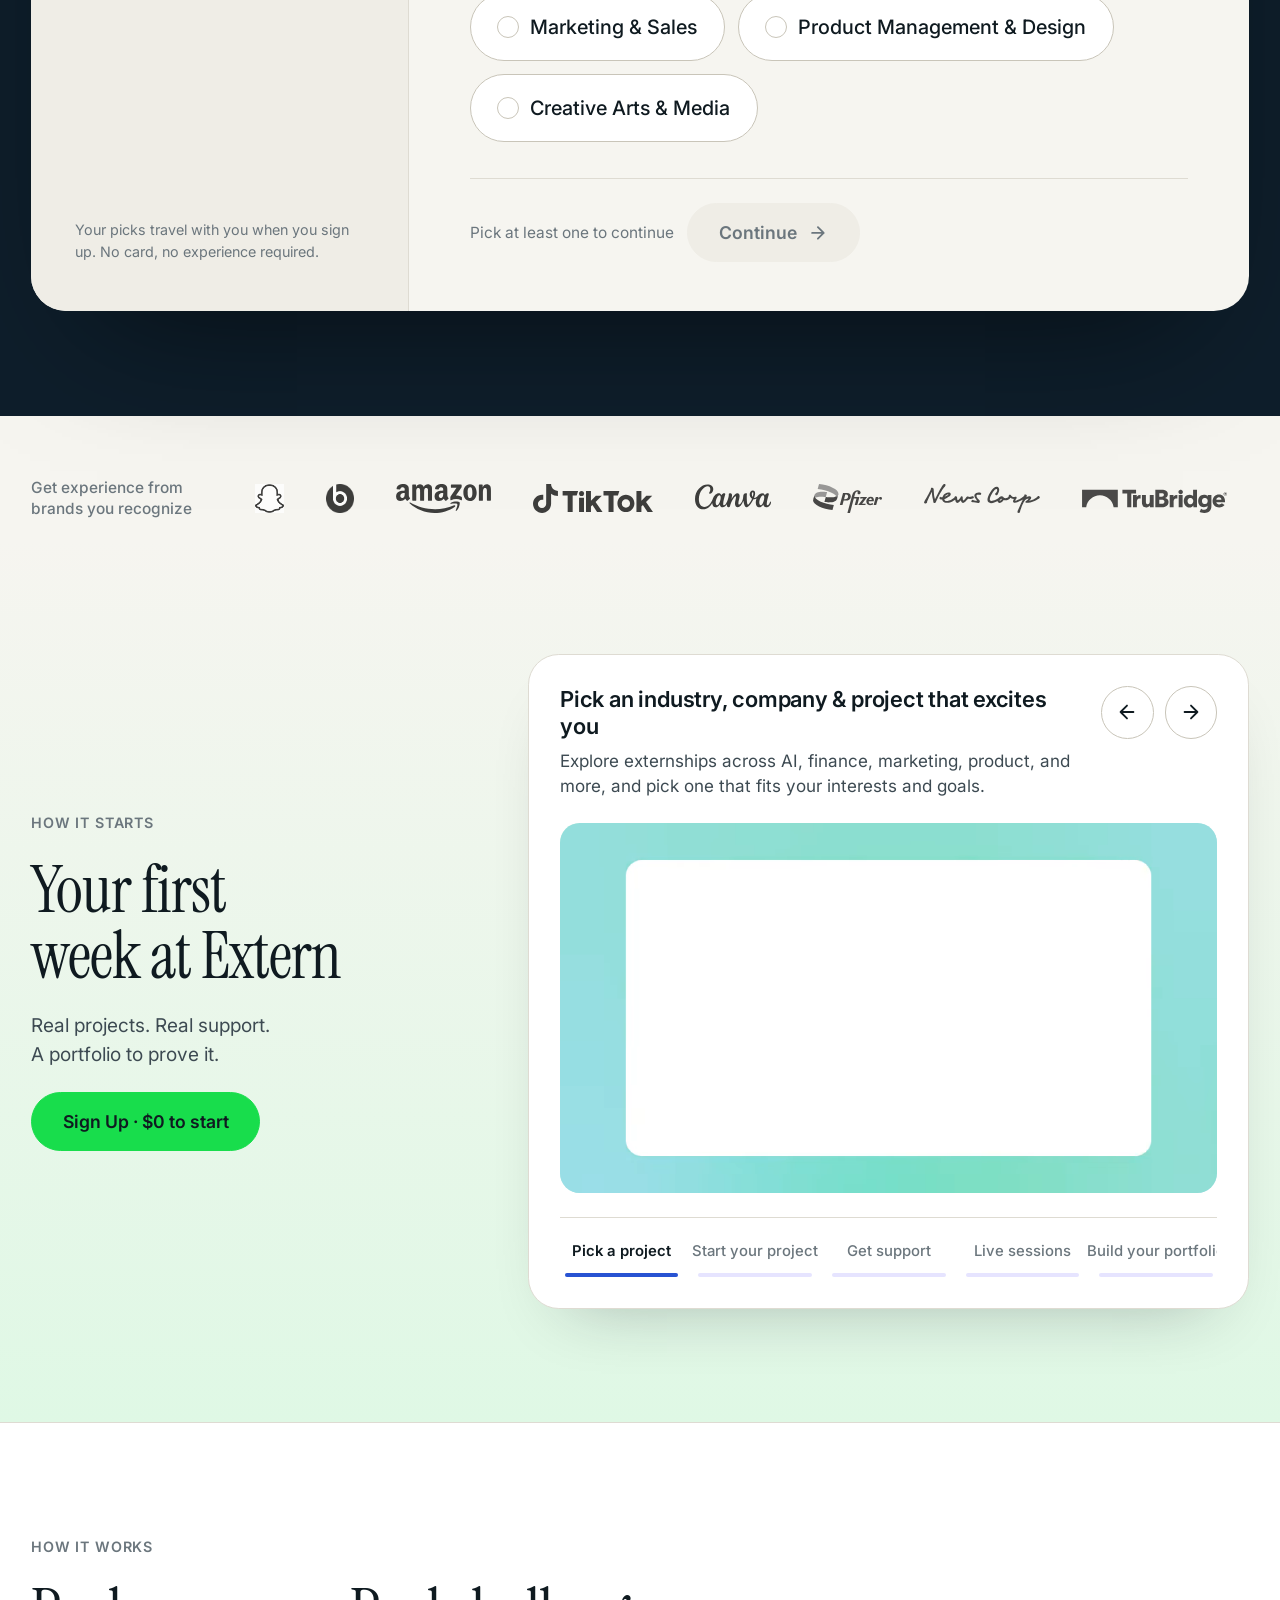
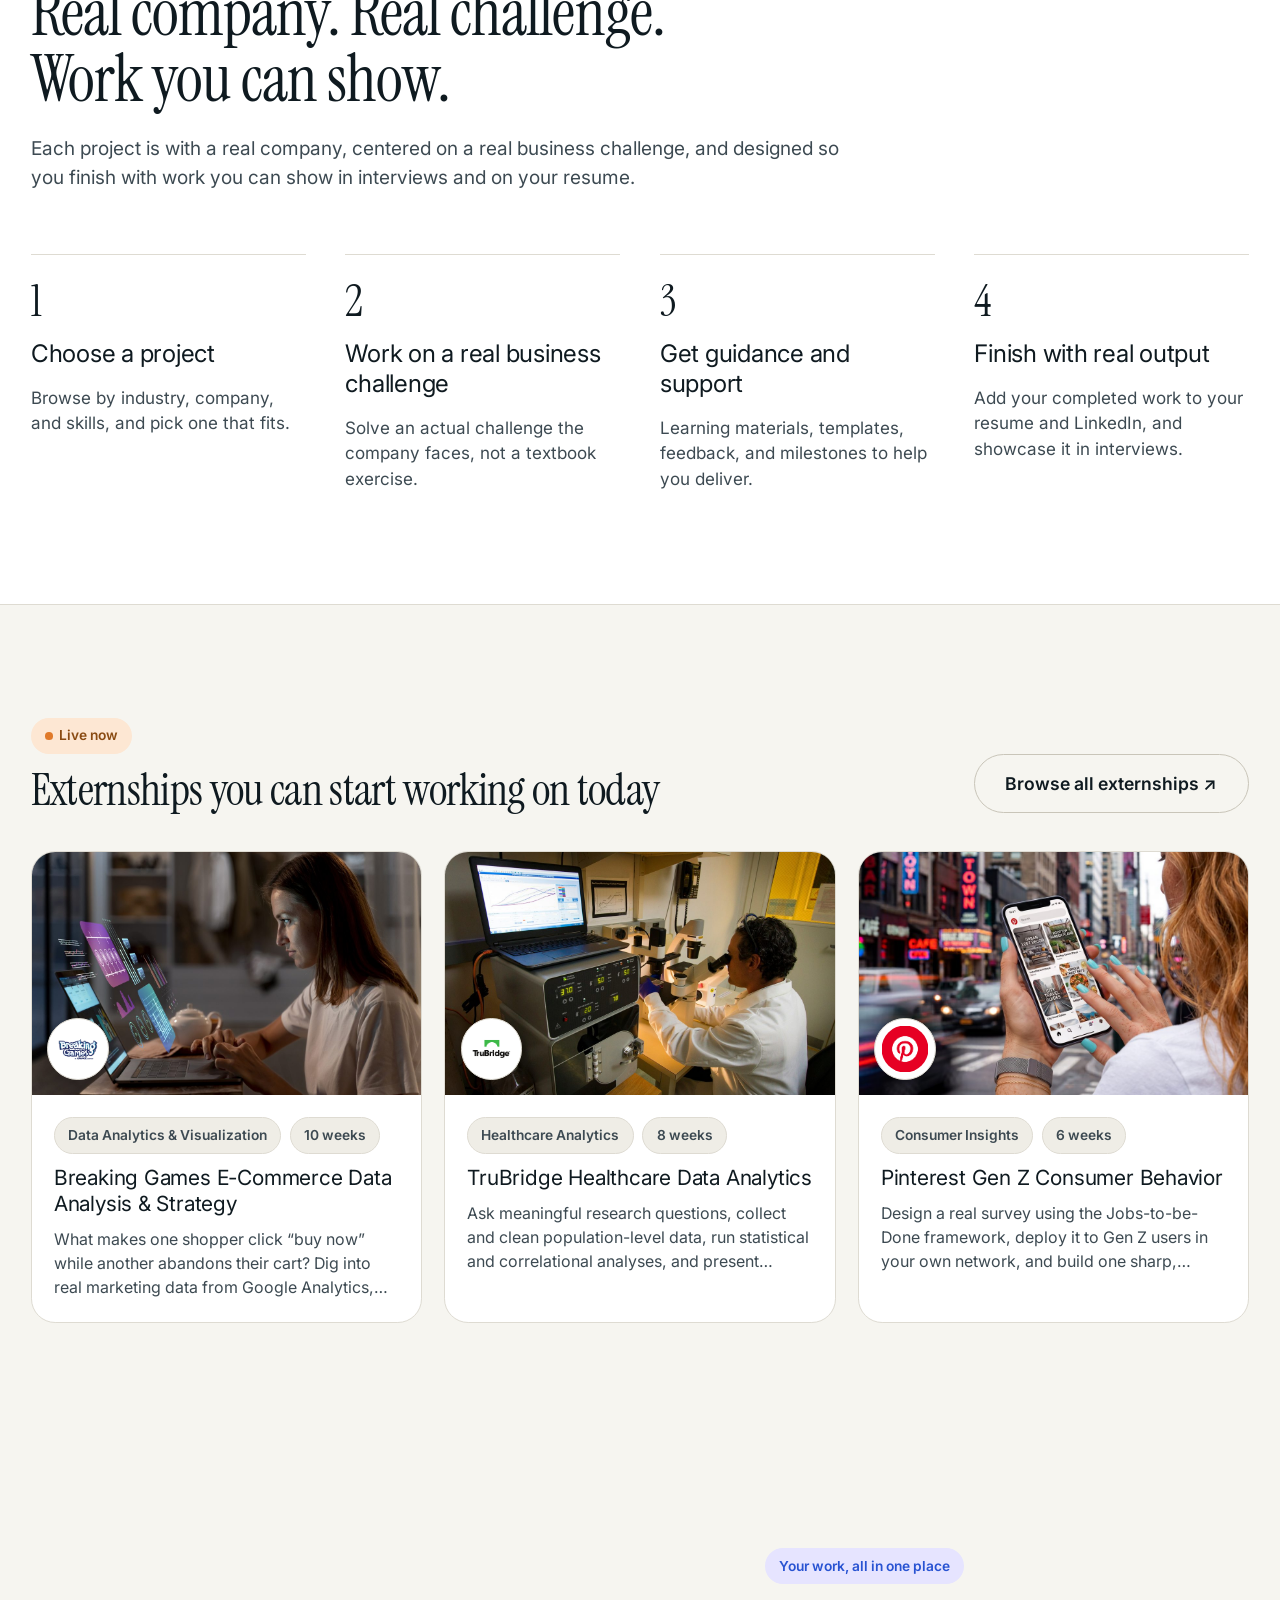
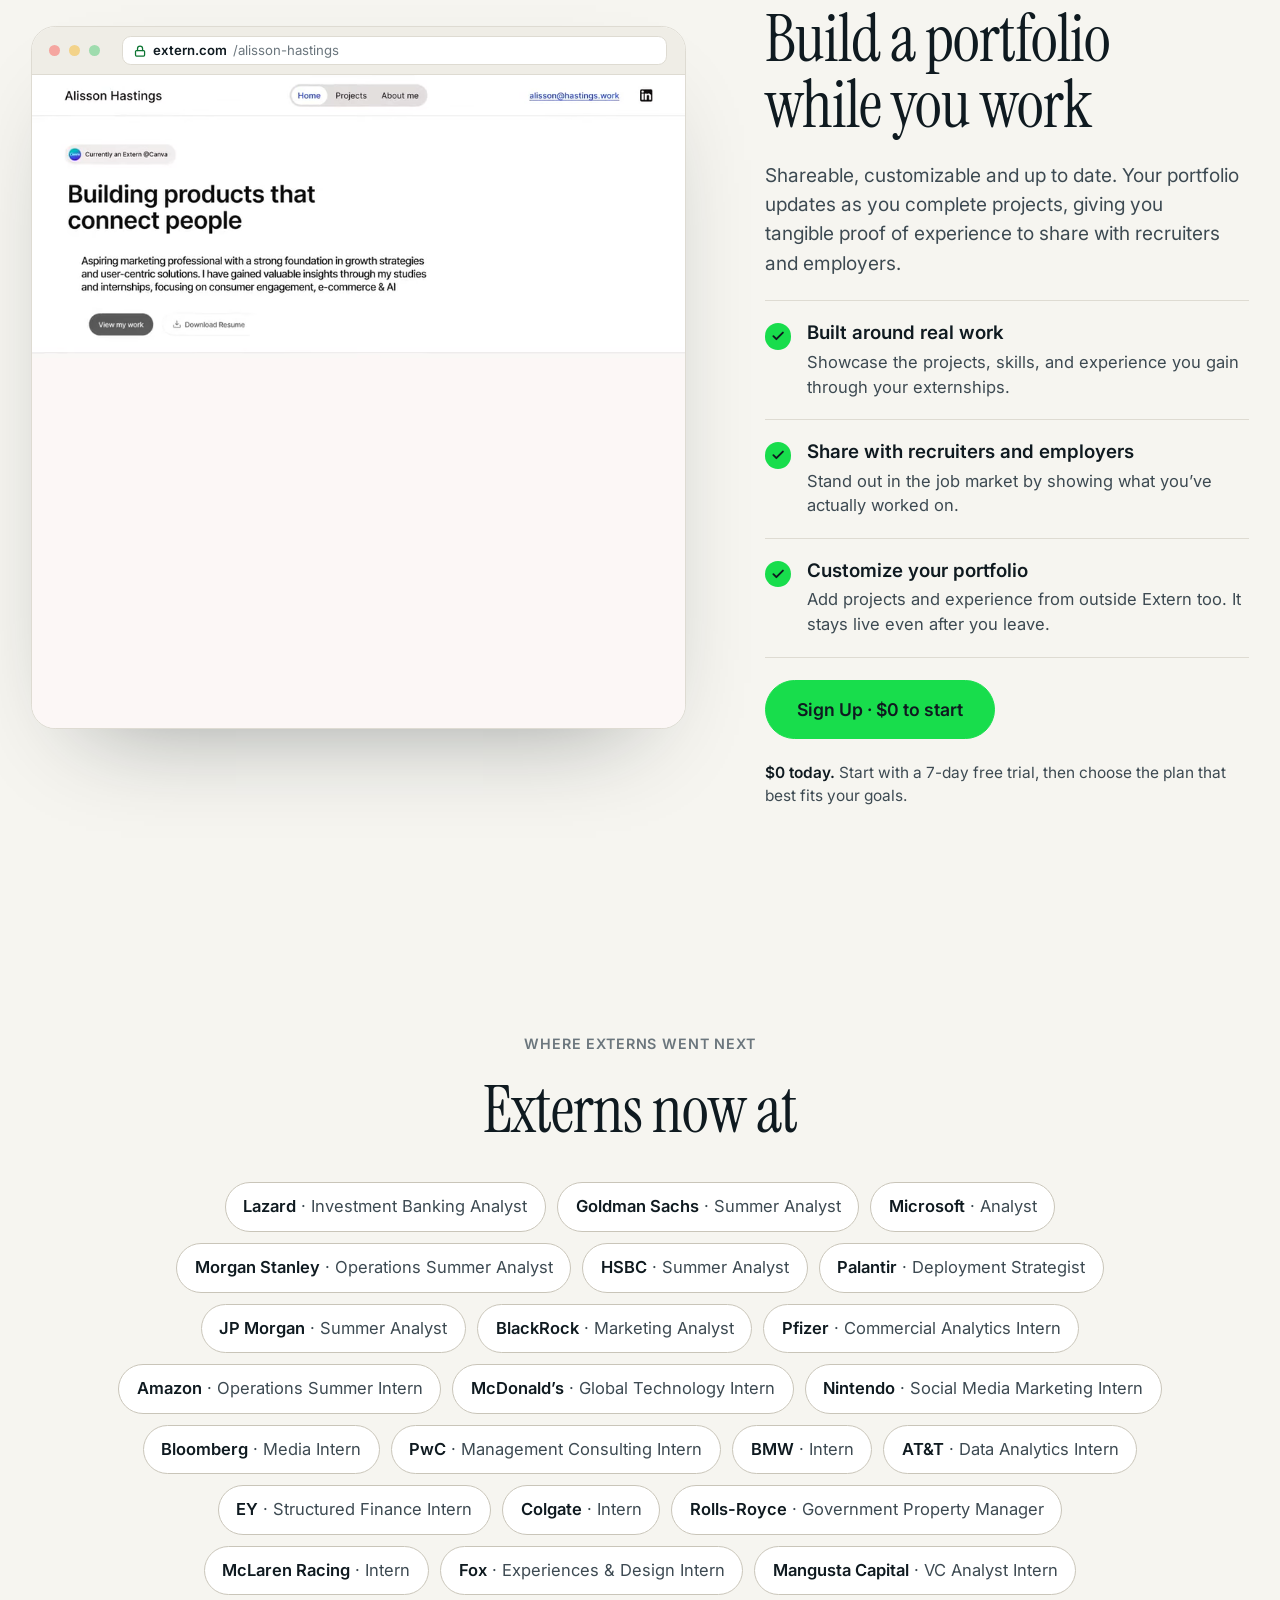
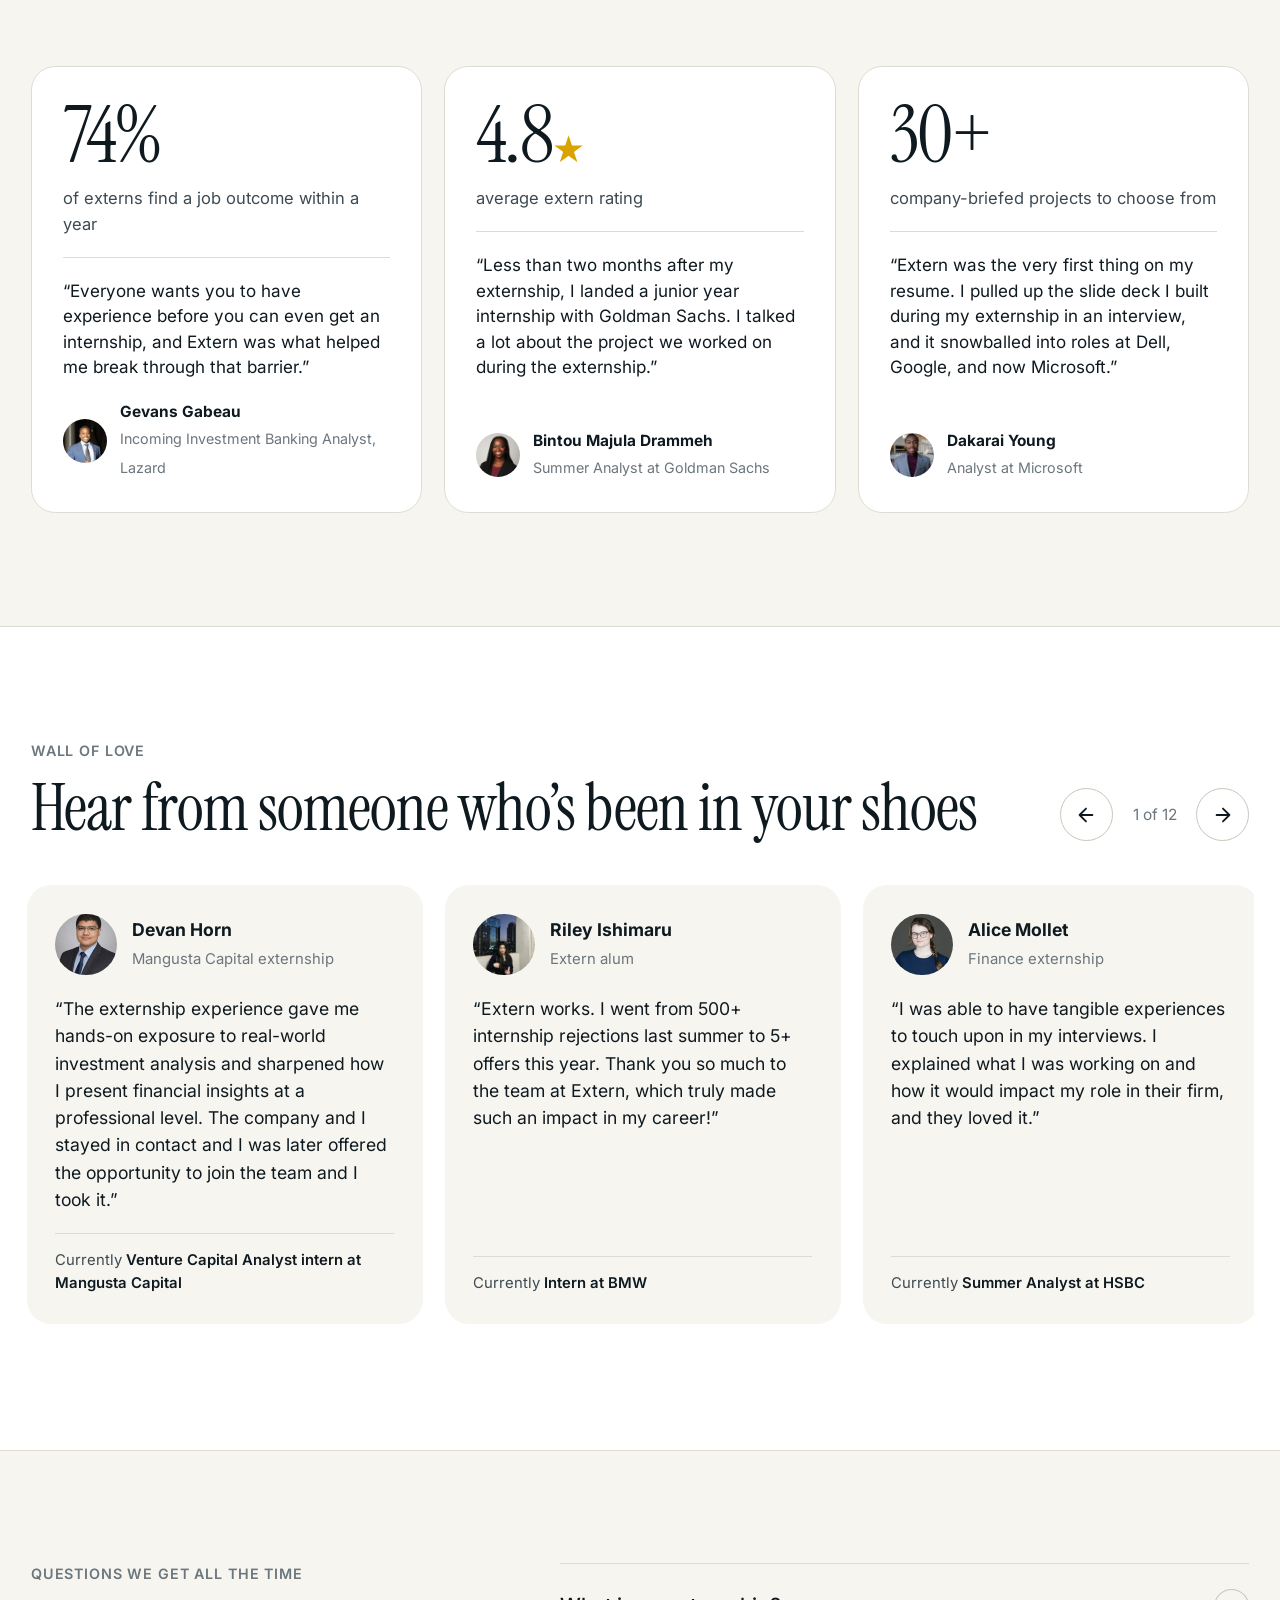
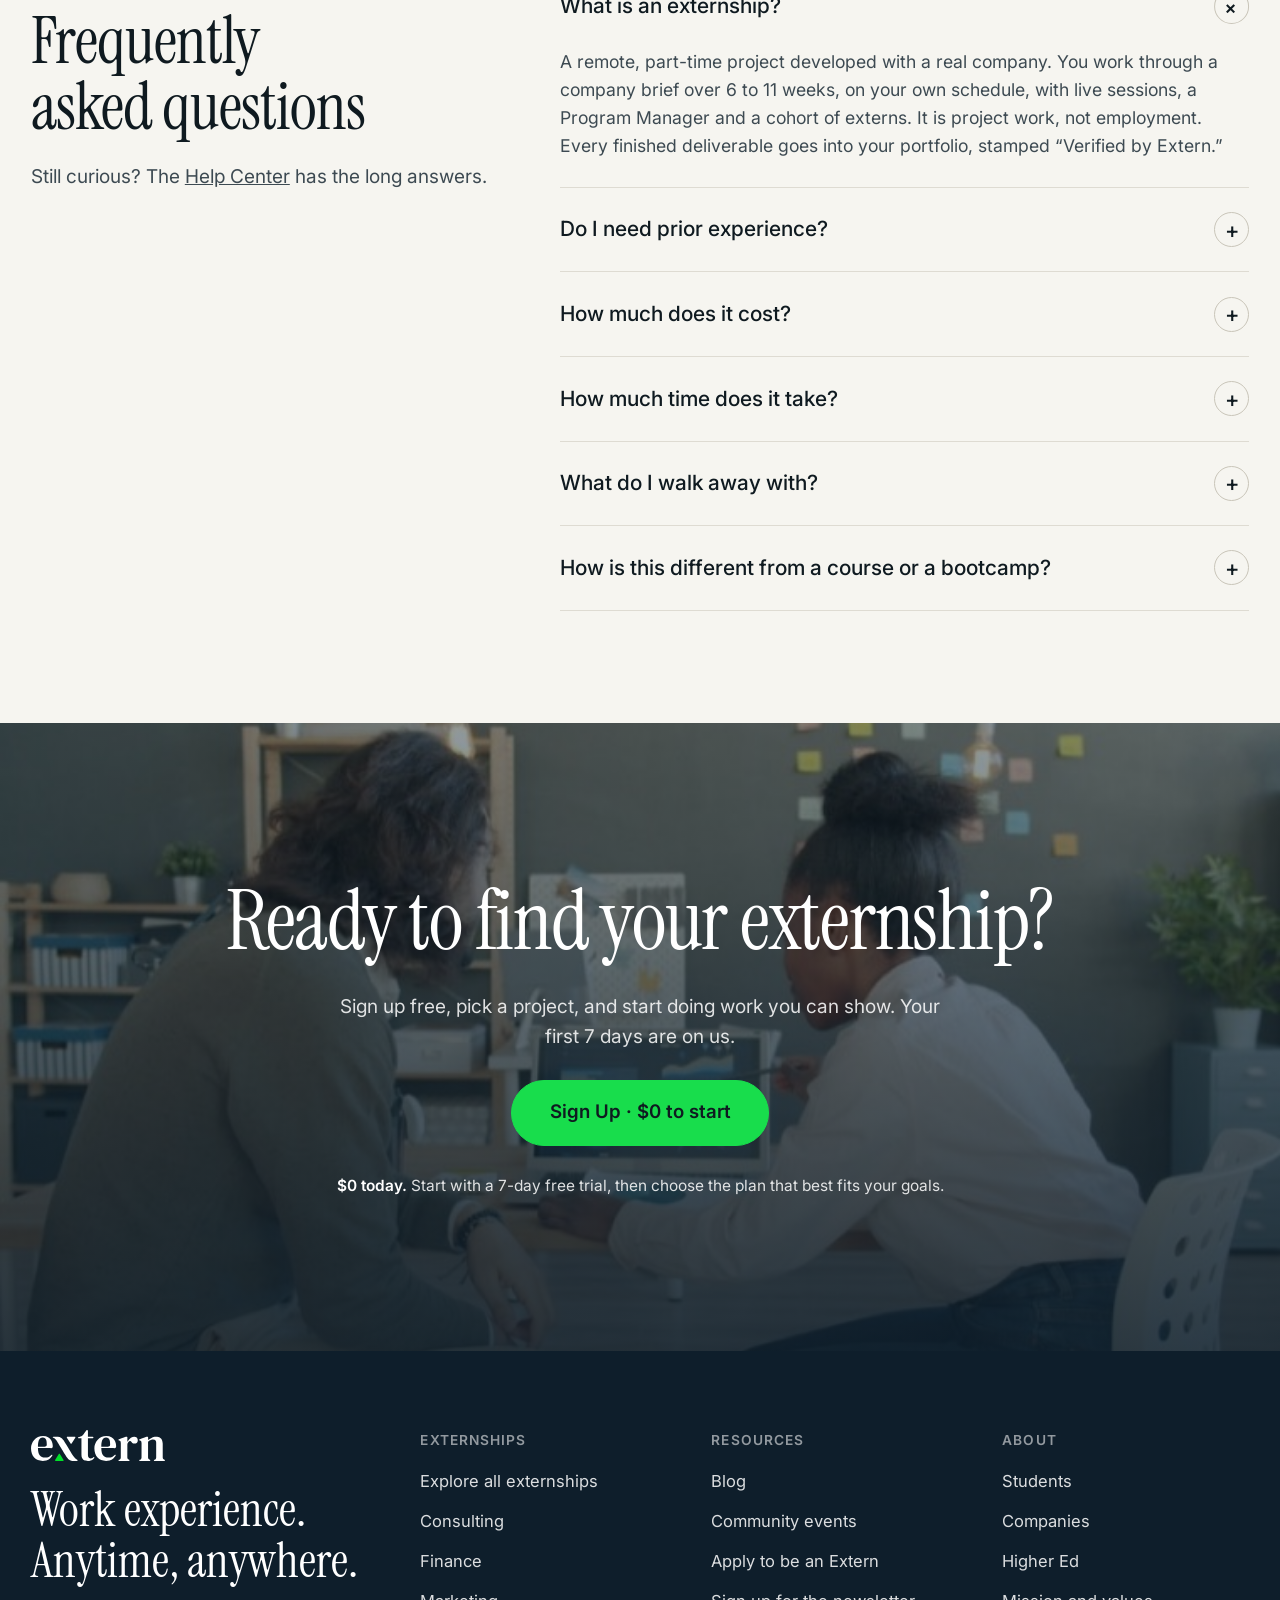
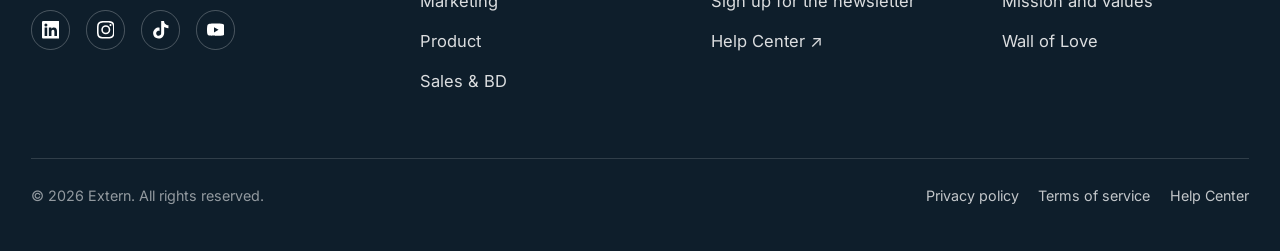
==== commit 587372bc: "Matcher link: forward the visitor's own attribution, gate the hand-off on handoff=homepage_match ins" ====
--- a/index.html
+++ b/index.html
@@ -846,6 +846,9 @@
     'Real work I can talk about in interviews':'interviews','Recognizable company names on my resume':'names','One specific skill, practiced for real':'skill','A first look at a new field':'newfield','A professional certificate':'certificate','Structured feedback on my work':'feedback',
     'Little work experience so far':'starting','Some experience, but my career hasn\u2019t really started':'early','Started my career, thinking about a change':'switching','Established, coming back after a break':'returning','Firmly established in my career':'established'};
   function codes(list){return list.map(function(l){return CODE[l]||''}).filter(Boolean).join(',')}
+  // The visitor's own attribution, forwarded as-is: standard utm_* plus the ad click ids the app already allowlists.
+  var ATTR=/^(utm_[a-z_]+|gclid|gclsrc|gbraid|wbraid|dclid|fbclid|ttclid|msclkid|li_fat_id|twclid|epik)$/i;
+  function attribution(){var out=[];try{new URLSearchParams(location.search).forEach(function(v,k){if(ATTR.test(k)&&v)out.push(encodeURIComponent(k)+'='+encodeURIComponent(v))})}catch(e){}return out.length?out.join('&')+'&':''}
   var ans={focus:[],goal:[],stage:[]},step=0,ORDER=['focus','goal','stage'];
   var steps=[].slice.call(document.querySelectorAll('.mstep')),prog=[].slice.call(document.querySelectorAll('#mprog i')),mcount=document.getElementById('mcount'),mnext=document.getElementById('mnext'),mback=document.getElementById('mback'),mcue=document.getElementById('mcue'),mrail=document.getElementById('mrail'),mcard=document.getElementById('mcard');
   var CHECK='<i><svg viewBox="0 0 24 24" fill="none" stroke="#0f1a20" stroke-width="3.5" stroke-linecap="round" stroke-linejoin="round"><path d="M20 6 9 17l-5-5"/></svg></i>';
@@ -888,10 +891,11 @@
   function results(){
     var stageIdx=Q.stage.indexOf(ans.stage[0]),goalIdx=ans.goal.map(function(g){return Q.goal.indexOf(g)});
     var scored=PROG.map(function(p,i){var f=p.focus.filter(function(x){return ans.focus.indexOf(x)>-1}).length;var g=p.gives.filter(function(x){return goalIdx.indexOf(x)>-1}).length;return {p:p,sc:f*3+g+(p.adv?(stageIdx>=2?1:-1):0),i:i}}).sort(function(a,b){return b.sc-a.sc||a.i-b.i}).slice(0,3);
-    // Hand-off to app.extern.com/sign-up: the campaign tag switches the sign-up page into its matcher layout; answers
-    // travel as short codes (CODE, mirrored in the app's matcher-arrival.ts), picks as our slugs, nothing personal.
+    // Hand-off to app.extern.com/sign-up: `handoff=homepage_match` switches the sign-up page into its matcher layout;
+    // answers travel as short codes (CODE, mirrored in the app's matcher-arrival.ts), picks as our slugs, nothing personal.
+    // No utm_* of our own: whatever attribution the visitor arrived with (an ad's utm_*, click ids) rides through untouched.
     var picks=scored.map(function(x){return x.p.slug}).join(',');
-    var params='?utm_source=extern_homepage&utm_medium=matcher&utm_campaign=homepage_match&focus='+codes(ans.focus)+'&goal='+codes(ans.goal)+'&stage='+codes(ans.stage)+'&picks='+picks;
+    var params='?'+attribution()+'handoff=homepage_match&focus='+codes(ans.focus)+'&goal='+codes(ans.goal)+'&stage='+codes(ans.stage)+'&picks='+picks;
     document.getElementById('mecho').innerHTML='Based on '+ans.focus.map(function(a){return '<span>'+a+'</span>'}).join('')+' and wanting '+ans.goal.map(function(a){return '<span>'+a.charAt(0).toLowerCase()+a.slice(1)+'</span>'}).join('');
     document.getElementById('mres').innerHTML=scored.map(function(x,k){var m=x.p.focus.filter(function(f){return ans.focus.indexOf(f)>-1});return '<div class="rcard'+(k===0?' top':'')+'">'+(k===0?'<span class="pick">Top pick</span>':'')+'<img src="'+x.p.logo+'" alt="'+x.p.co+'"><h4>'+x.p.title+'</h4><div class="meta">'+x.p.co+' · '+x.p.weeks+' · Remote</div><p class="why">'+(m.length?'<b>Matches '+m.join(' and ')+'.</b> ':'')+x.p.why+'</p><a class="btn primary" href="https://app.extern.com/sign-up'+params+'&program='+x.p.slug+'" data-cta="match-'+x.p.slug+'">Learn More</a></div>'}).join('');
     var restart=document.createElement('button');restart.type='button';restart.className='back restart';restart.textContent='Start over';
